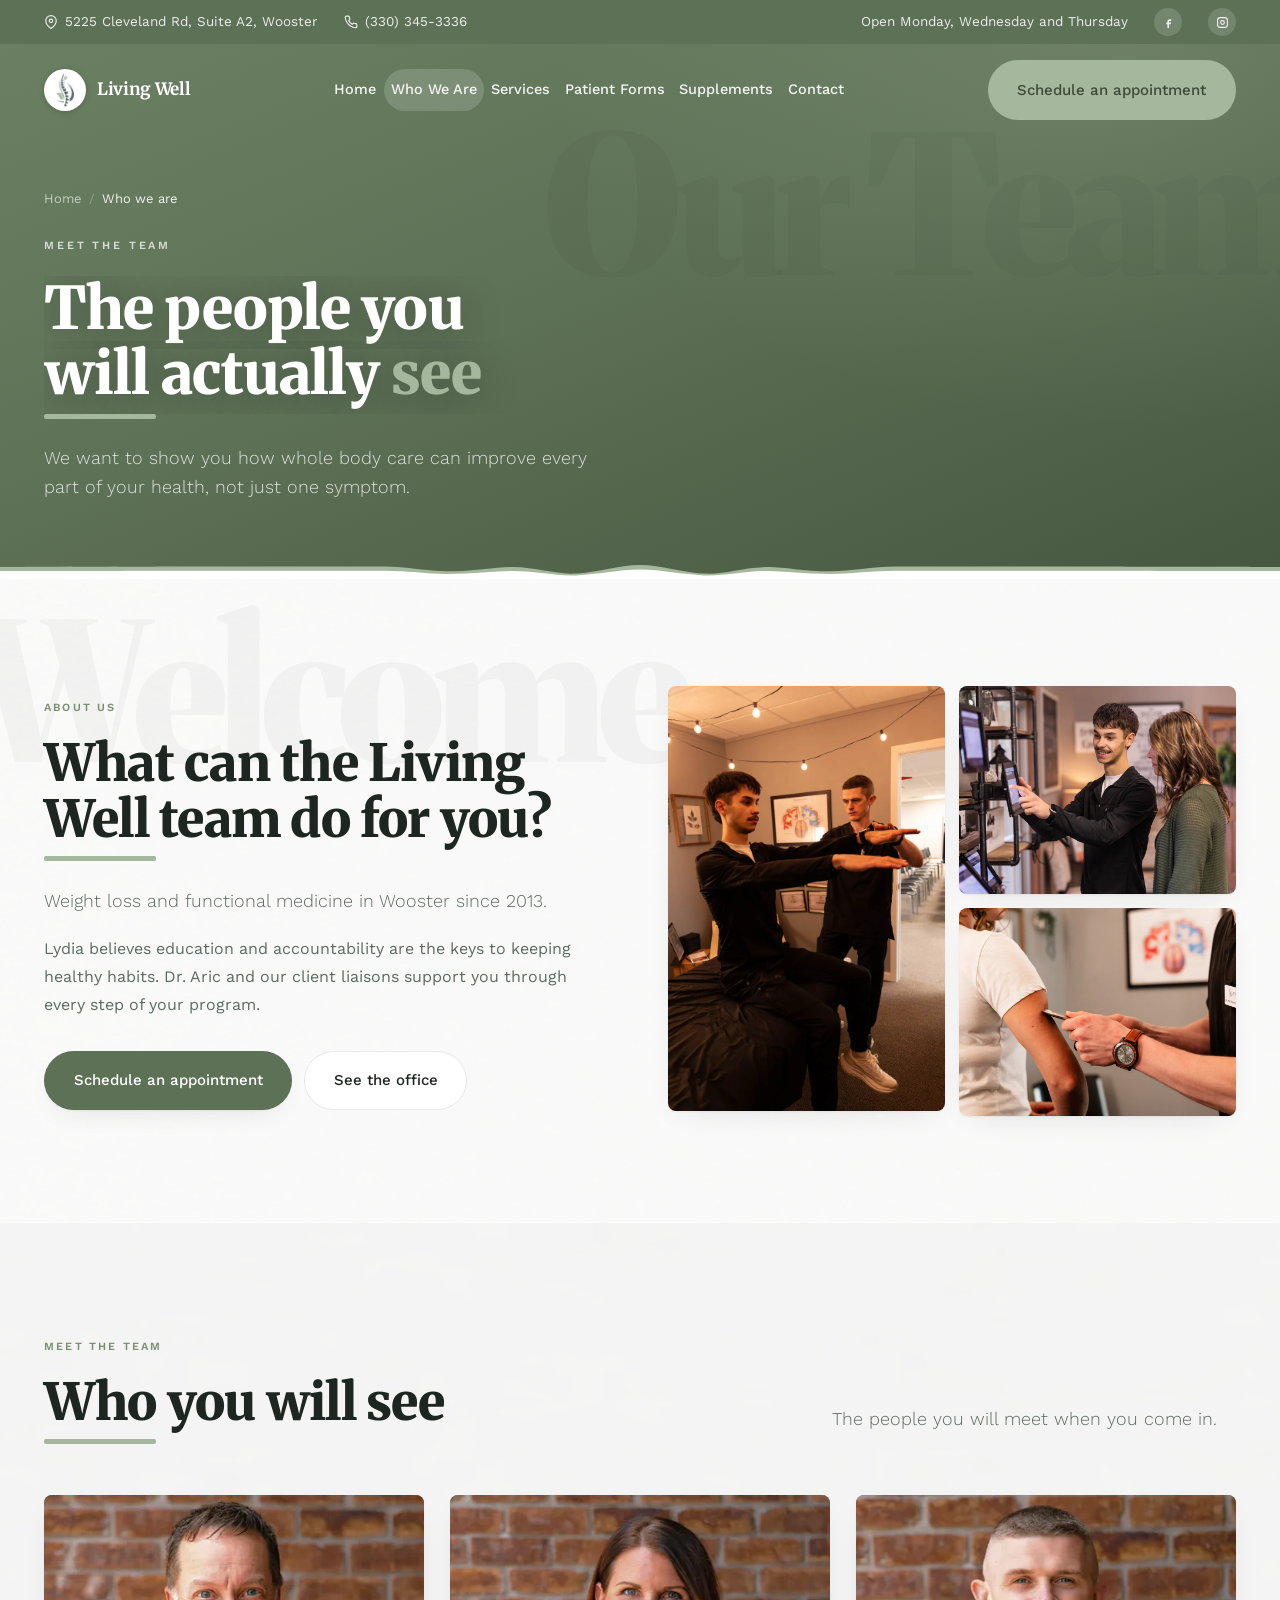
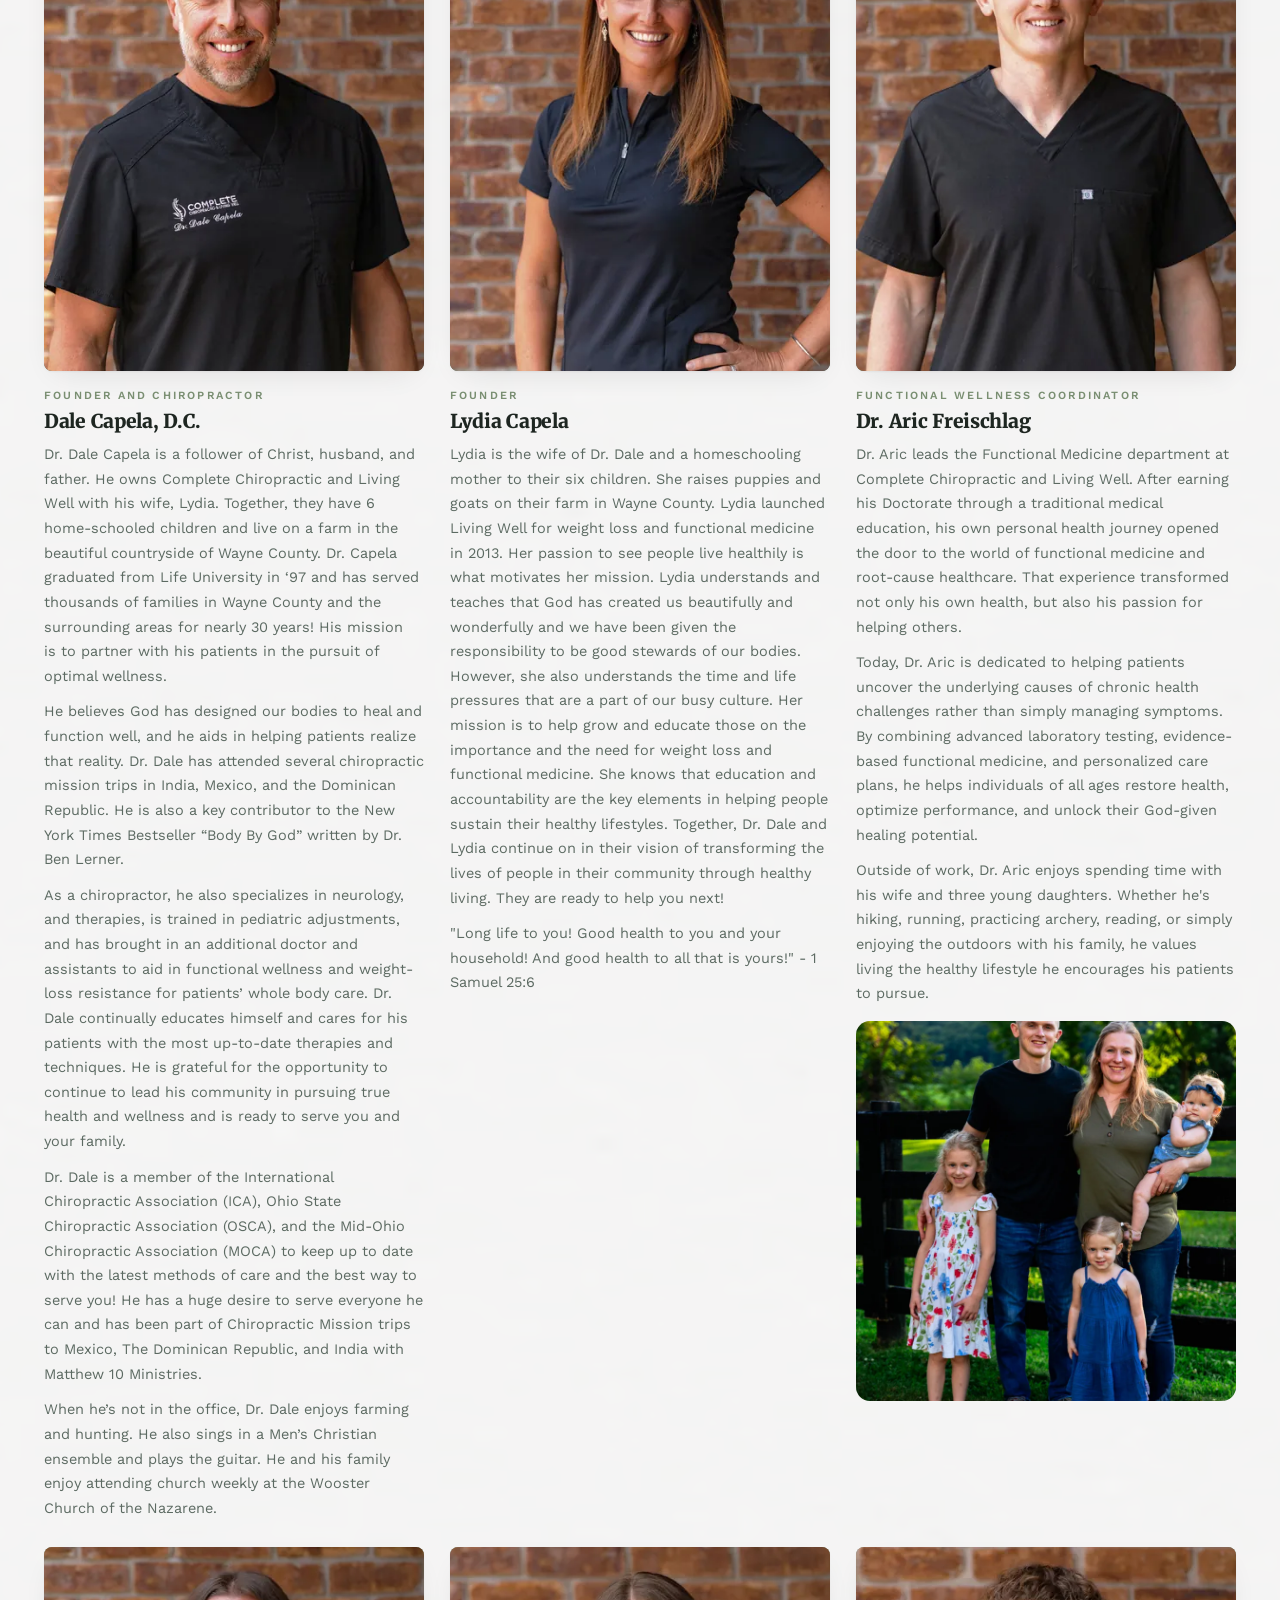
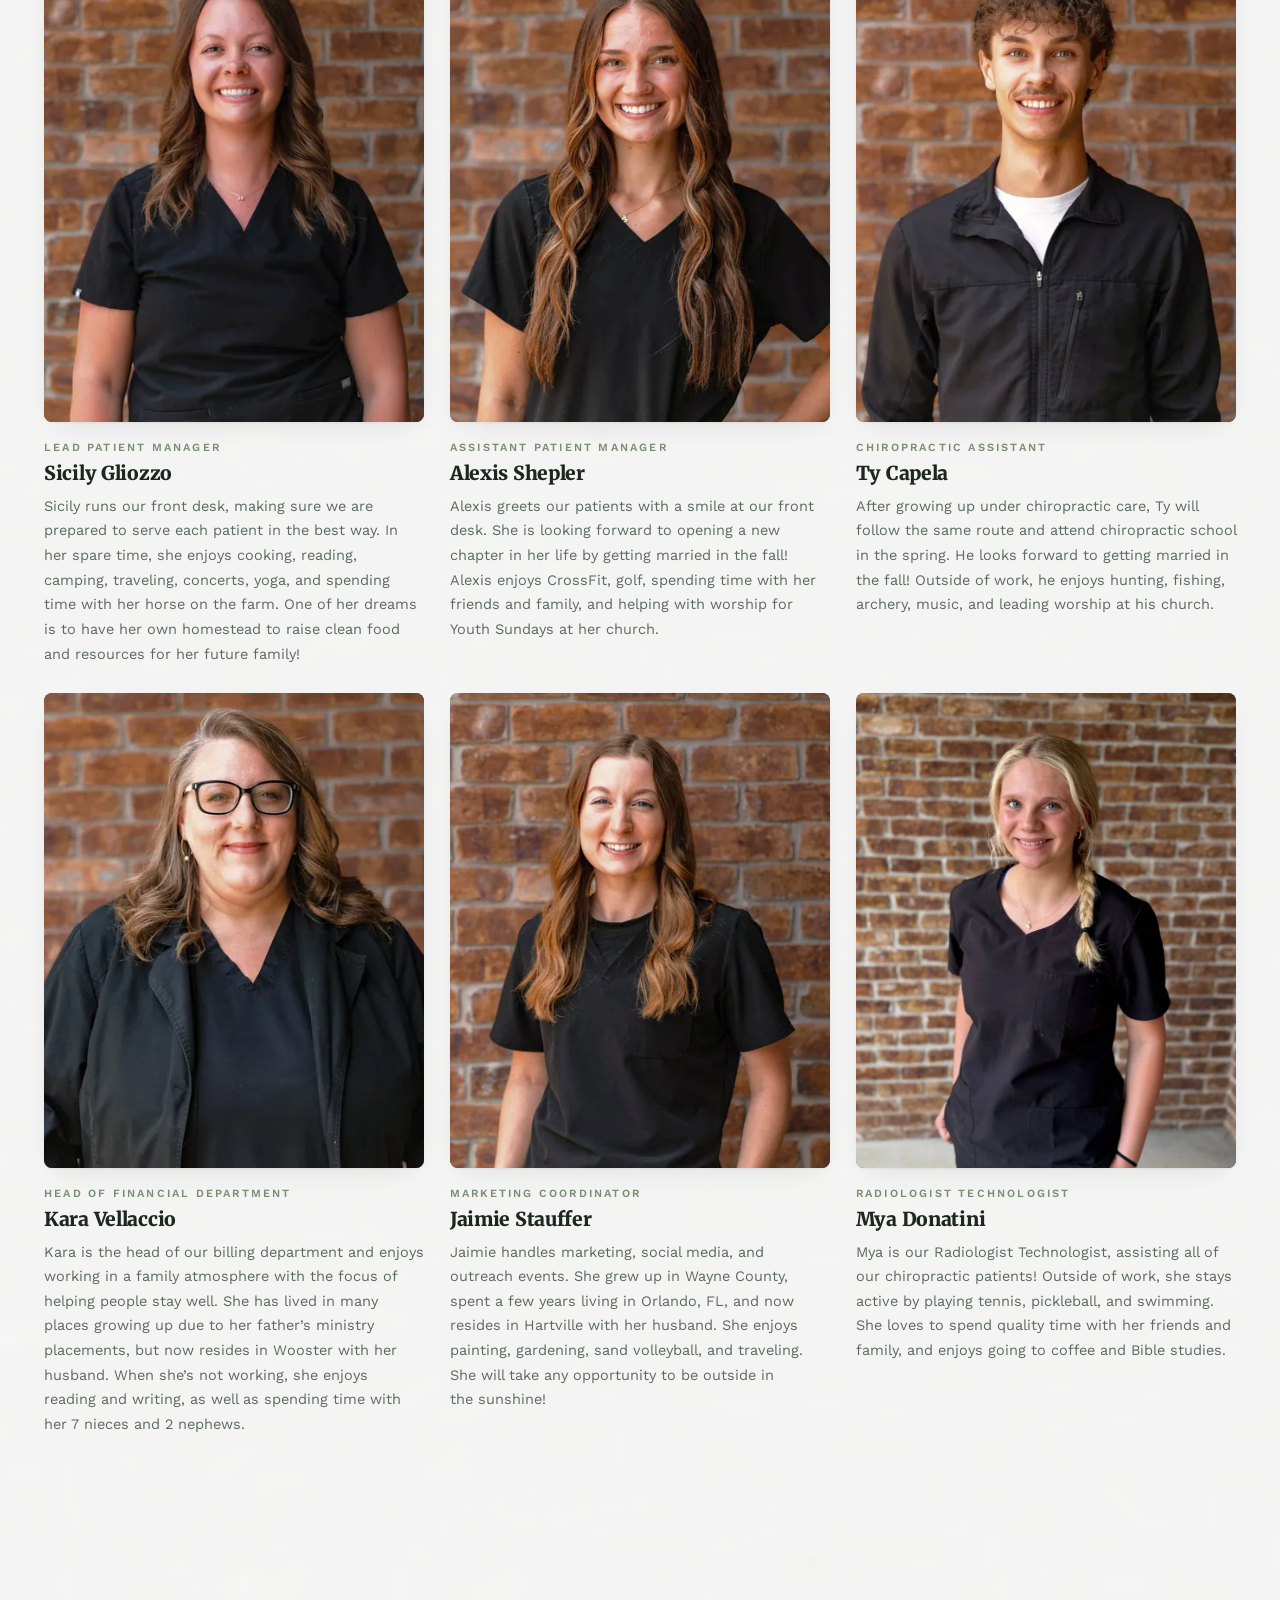
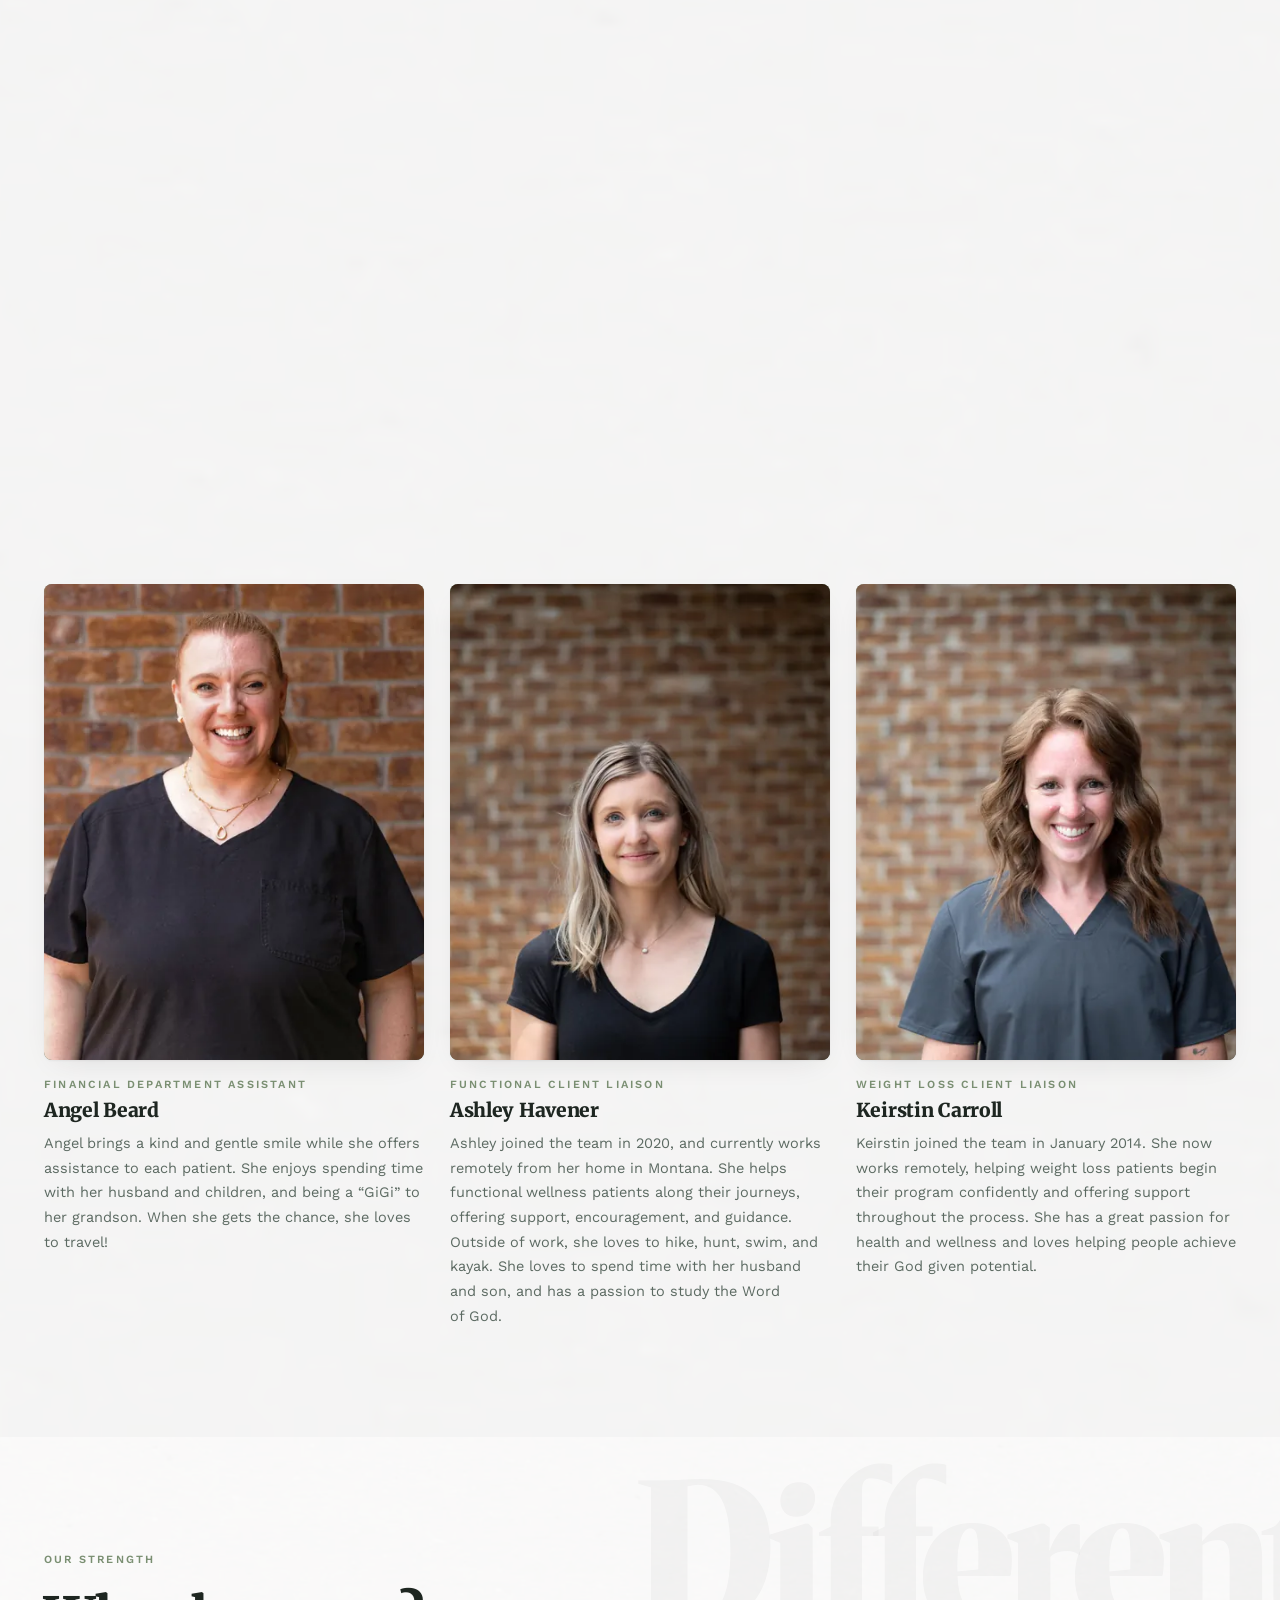
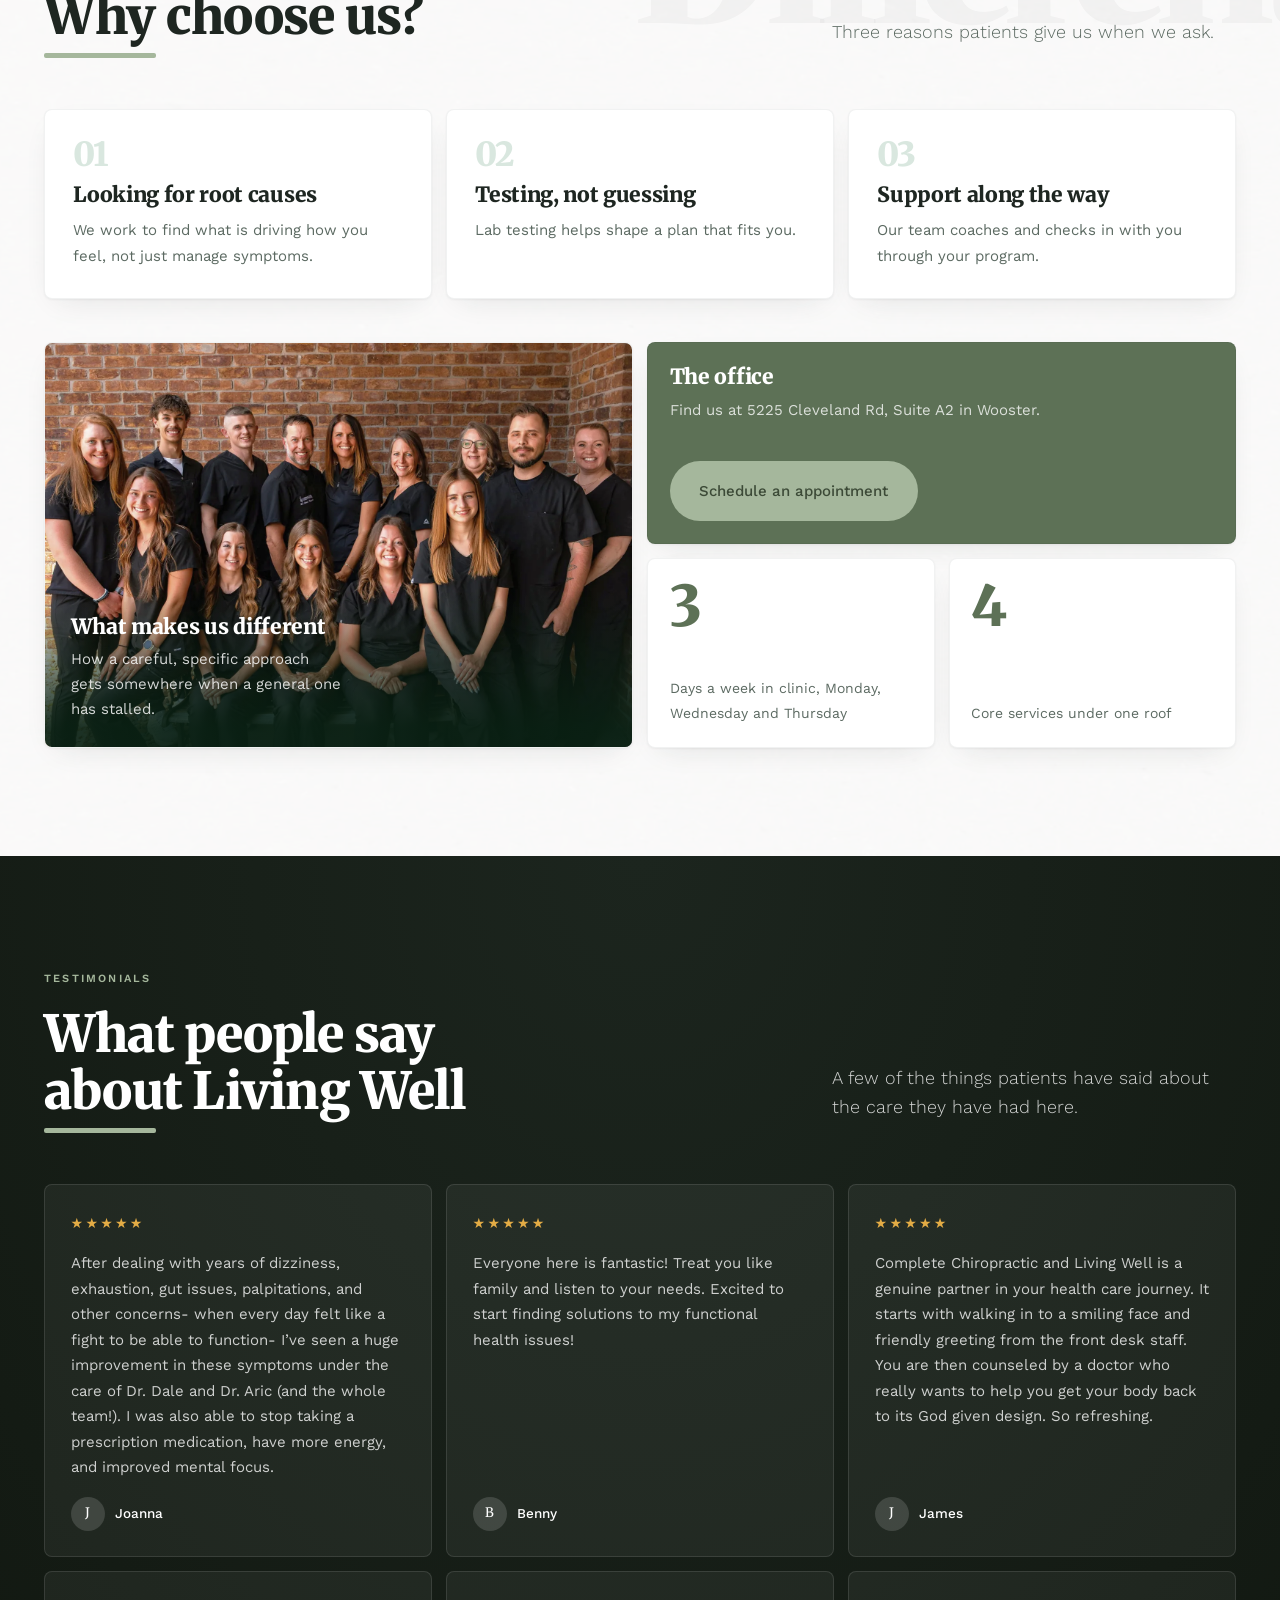
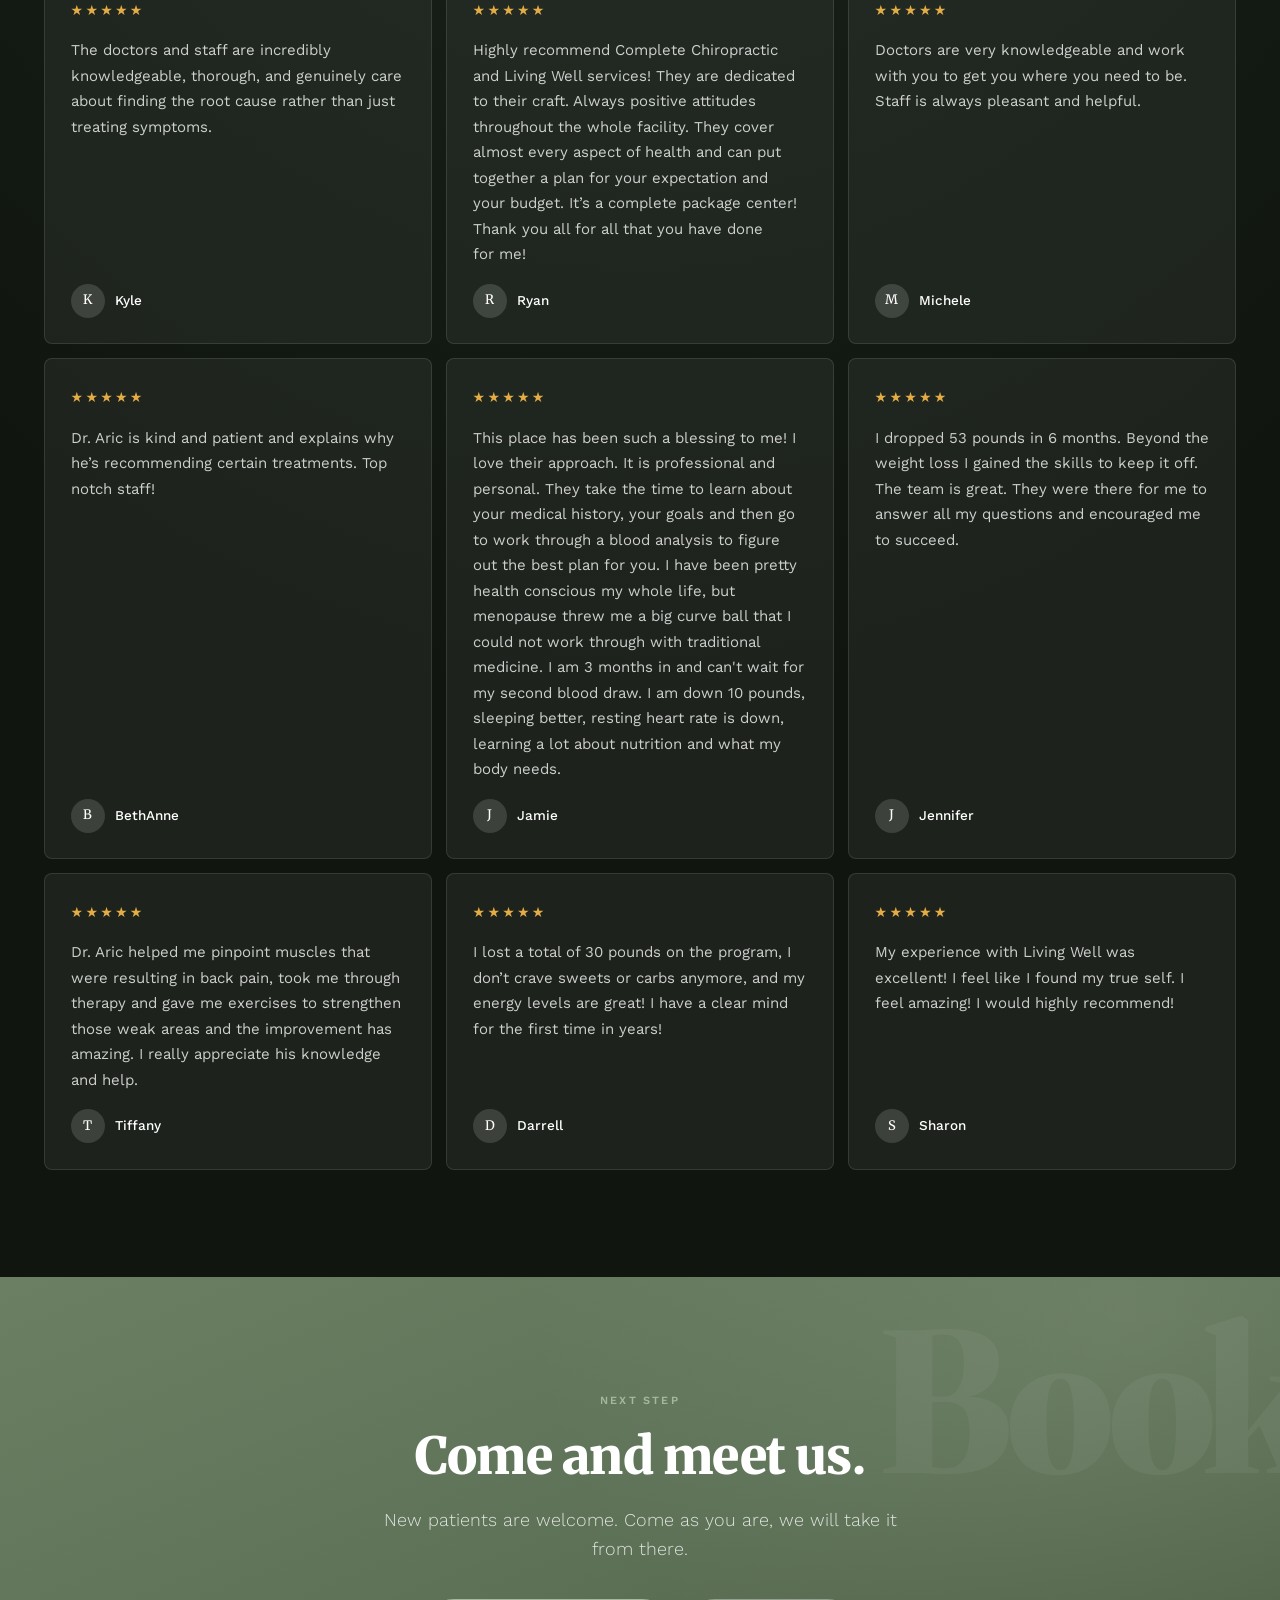
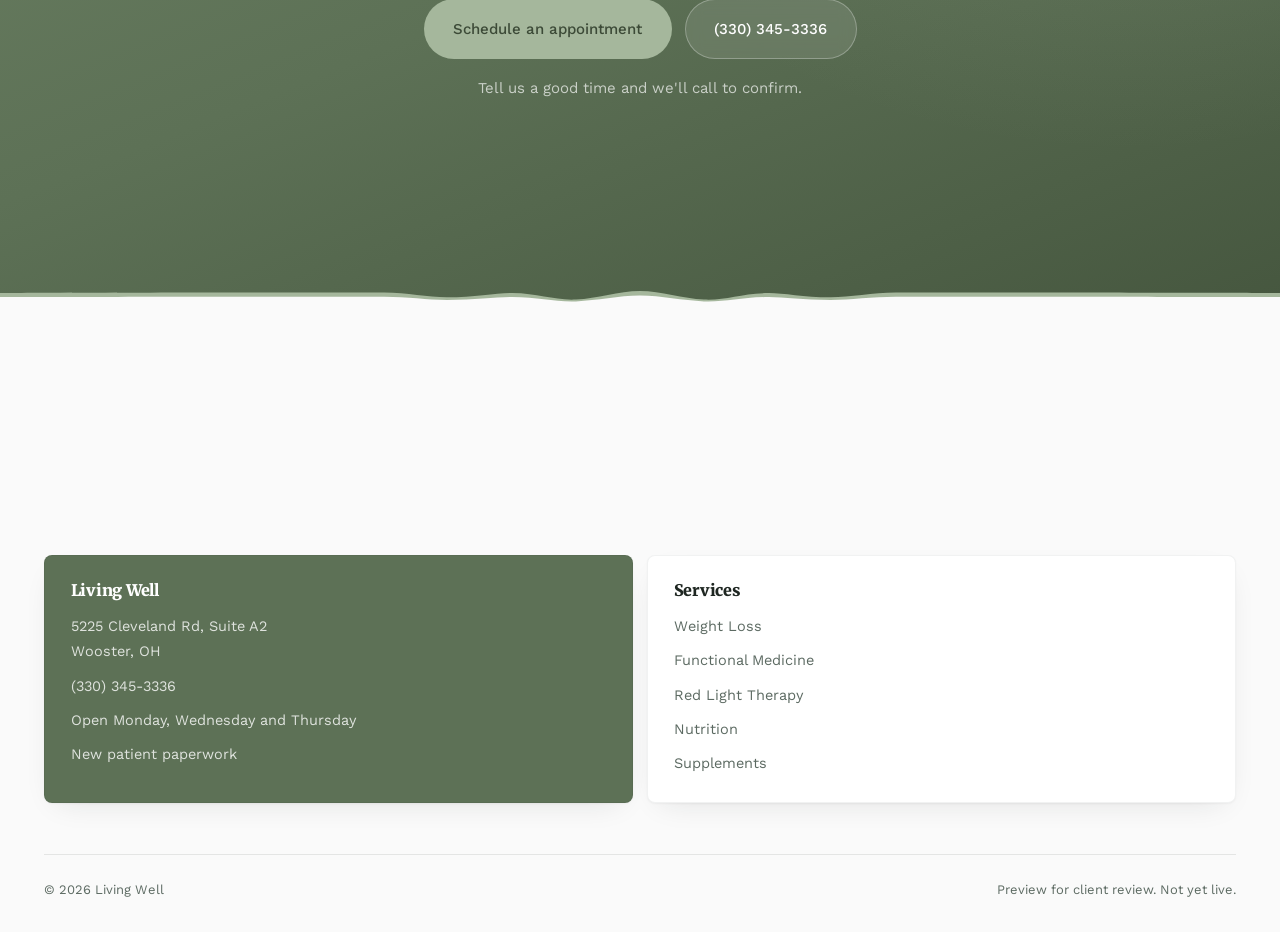
==== capela-living-well-about.html @ 3ad43a6d "Oct 3 decisions: new-patient paperwork page and PDFs, updated nav/footer (noindex preview)" ====
<!DOCTYPE html>
<html lang="en">
<head>
<meta charset="utf-8">
<meta name="viewport" content="width=device-width, initial-scale=1">
<meta name="robots" content="noindex, nofollow">
<title>Who We Are - Living Well, Wooster OH</title>
<link rel="preconnect" href="https://fonts.googleapis.com">
<link rel="preconnect" href="https://fonts.gstatic.com" crossorigin>
<link href="https://fonts.googleapis.com/css2?family=Merriweather:ital,wght@0,300;0,400;0,700;0,900;1,300&family=Work+Sans:wght@300;400;500;600&display=swap" rel="stylesheet">
<script>document.documentElement.className+=' js';</script>
<link rel="stylesheet" href="sage.css">
<style>
/* Preview only. sage.css is byte-identical to the mockup's. */
.brand__logo{height:56px;width:auto;display:block}
.brand__logo--dark{display:none}
.revs{grid-template-columns:repeat(3,1fr)}
.nav.is-stuck .brand__logo--light{display:none}
.nav.is-stuck .brand__logo--dark{display:block}

/* NAV FIT: second nav action ("Existing Patients", added 2026-08-11) costs the
   link row ~220px, which made "Who We Are" and "Patient Forms" wrap onto two
   lines below roughly 1500px. The links now never wrap, and between the mobile
   breakpoint and 1500px their padding and size tighten to make the room.
   sage.css stays byte-identical; this is preview-only, like the logo rules. */
.brand{flex:none}
.nav__links a{white-space:nowrap}
@media (min-width:1081px) and (max-width:1500px){
  .nav__links{gap:0}
  .nav__links a{padding-inline:.5em;font-size:14.5px}
}
/* Below 1250px the row cannot hold logo + six links + two buttons: the links
   already wrapped there BEFORE this button existed, and with it the logo got
   squeezed to nothing. So the existing-patient button steps aside below 1250,
   and the footer contact card carries the same link at every width, which is
   also how it is reached on mobile. The nowrap + tightening above means the
   1081-1250 band now holds one clean line, which it never did before. */
@media (max-width:1250px){ .nav__cta .btn-ghost{display:none} }
</style>
<style>/* Two-card footer (emit.py footer). */
@media (min-width:721px){.foot__cards--two{grid-template-columns:repeat(2,1fr)}}
</style>
<style>/* Icon + name brand (emit.py logo_html). */
.brand__icon{width:42px;height:42px;border-radius:50%;background:#fff;object-fit:contain;padding:3px;flex:none;box-shadow:0 1px 6px rgba(0,0,0,.18)}
@media (max-width:720px){.brand__icon{width:36px;height:36px}}
</style>
<style>/* Compact utility bar on phones (emit.py UTIL_COMPACT_CSS). */
@media (max-width:720px){.util .wrap>a[href*="maps"]{display:none}}
</style>
<style>/* Client palette over Sage green (emit.py palette_css). */
:root{--g-band:#5d7156;--g-mid:#7a8f72;--g-lite:#a5b79c;--g-lite-txt:#dde8d7;--g-deep:#3c4a37}
.sec--green{background:radial-gradient(80% 120% at 88% 6%, rgba(165,183,156,.20) 0%, rgba(165,183,156,0) 58%),linear-gradient(158deg,#6b8063 0%,#5d7156 46%,#46573f 100%)}
.ihero--green{background:radial-gradient(80% 120% at 88% 4%, rgba(165,183,156,.22) 0%, rgba(165,183,156,0) 56%),linear-gradient(158deg,#6b8063 0%,#5d7156 46%,#46573f 100%)}
.cite{background:radial-gradient(90% 130% at 92% 0%, rgba(165,183,156,.2) 0%, rgba(165,183,156,0) 60%),linear-gradient(154deg,#6b8063 0%,#5d7156 52%,#46573f 100%)}
.cred--g,.plabel--g{background:rgba(93,113,86,.09);border-color:rgba(93,113,86,.2)}
.nav.is-stuck .nav__links a:hover,.nav.is-stuck .nav__links a.on{background:rgba(93,113,86,.09)}
.info__row .ic,summary::after{background-color:rgba(93,113,86,.1)}
.cta__row .ic,.offer__inc li::before{background-color:rgba(165,183,156,.22)}
</style>
</head>
<body>


<div class="util">
  <div class="wrap">
    <a href="https://www.google.com/maps/search/?api=1&query=Living+Well%2C+5225+Cleveland+Rd%2C+Suite+A2%2C+Wooster%2C+OH+44691" target="_blank" rel="noopener"><svg width="14" height="14" viewBox="0 0 24 24" fill="none" stroke="currentColor" stroke-width="2"><path d="M21 10c0 7-9 13-9 13s-9-6-9-13a9 9 0 0118 0z"/><circle cx="12" cy="10" r="3"/></svg> 5225 Cleveland Rd, Suite A2, Wooster</a>
    <a href="tel:3303453336"><svg width="14" height="14" viewBox="0 0 24 24" fill="none" stroke="currentColor" stroke-width="2"><path d="M22 16.9v3a2 2 0 01-2.2 2 19.8 19.8 0 01-8.6-3.1 19.5 19.5 0 01-6-6A19.8 19.8 0 012.1 4.2 2 2 0 014.1 2h3a2 2 0 012 1.7c.1.9.4 1.8.7 2.7a2 2 0 01-.5 2.1L8.1 9.9a16 16 0 006 6l1.4-1.2a2 2 0 012.1-.5c.9.3 1.8.6 2.7.7a2 2 0 011.7 2z"/></svg> (330) 345-3336</a>
    <span class="spacer"></span>
    <span class="hide-s">Open Monday, Wednesday and Thursday</span>
    <a href="https://www.facebook.com/livingwellwooster/" target="_blank" rel="noopener" class="soc" aria-label="Facebook"><svg width="13" height="13" viewBox="0 0 24 24" fill="currentColor"><path d="M14 9h3V6h-3c-2.2 0-4 1.8-4 4v2H8v3h2v7h3v-7h3l1-3h-4v-2c0-.6.4-1 1-1z"/></svg></a>
    <a href="https://www.instagram.com/livingwell_wooster/" target="_blank" rel="noopener" class="soc" aria-label="Instagram"><svg width="13" height="13" viewBox="0 0 24 24" fill="none" stroke="currentColor" stroke-width="2"><rect x="3" y="3" width="18" height="18" rx="5"/><circle cx="12" cy="12" r="3.5"/></svg></a>
  </div>
</div>

<nav class="nav" id="nav">
  <div class="wrap">
    <div class="nav__inner">
      <a href="index.html" class="brand" aria-label="Living Well"><img class="brand__icon" src="assets/brand-spine-icon.webp" alt="" aria-hidden="true"> <span class="le-brandtxt">Living Well</span></a>
      <div class="nav__links">
        <a href="index.html">Home</a><a href="capela-living-well-about.html" class="on">Who We Are</a><a href="capela-living-well-services.html">Services</a><a href="capela-living-well-new-patient-paperwork.html">Patient Forms</a><a href="capela-living-well-service-supplements.html">Supplements</a><a href="capela-living-well-contact.html">Contact</a>
      </div>
      <div class="nav__cta">
        <a href="capela-living-well-special.html" class="btn btn-lite">Schedule an appointment</a>
        <button class="nav__burger" aria-label="Menu"><svg width="18" height="18" viewBox="0 0 24 24" stroke="currentColor" stroke-width="2" stroke-linecap="round"><path d="M3 7h18M3 12h18M3 17h18"/></svg></button>
      </div>
    </div>
  </div>
</nav>

<header class="ihero ihero--green on-dark">
  <div class="ghost ghost--r" style="right:-3%;top:16%">Our Team</div>
  <div class="wrap">
    <div class="ihero__in">
      <nav class="crumb reveal" style="--d:0"><a href="index.html">Home</a><i>/</i><b>Who we are</b></nav>
      <span class="eyebrow reveal" style="--d:1">Meet the team</span>
      <h1><span class="mask"><span style="--d:2">The people you</span></span><span class="mask"><span style="--d:3">will actually <em style="font-style:normal;color:var(--g-lite)">see</em></span></span></h1>
      <span class="rule"></span>
      <p class="ihero__sub reveal" style="--d:5">We want to show you how whole body care can improve every part of your health, not just one symptom.</p>
    </div>
  </div>
  <div class="wave" style="--wave-end:#fff">
    <svg viewBox="0 0 1440 320" preserveAspectRatio="none"><path d="M1440 276.8s-255.057-1.964-432-1.54c-26.047.061-51.843 15.76-73.44 15.94-30.357.252-54.058-14.95-70.56-14.4-30.211 1.008-48 25.2-72 21.6-24-3.6-48-28.8-72-28.8s-48 25.2-72 28.8c-24 3.6-41.789-20.592-72-21.6-16.769-.559-42.412 14.64-73.44 14.388-21.623-.175-44.532-15.871-70.56-15.932C254.828 274.847 0 276.8 0 276.8V320h1440v-43.2Z"/></svg>
    <svg viewBox="0 0 1440 320" preserveAspectRatio="none"><path d="M1440 276.8s-255.057-1.964-432-1.54c-26.047.061-51.843 15.76-73.44 15.94-30.357.252-54.058-14.95-70.56-14.4-30.211 1.008-48 25.2-72 21.6-24-3.6-48-28.8-72-28.8s-48 25.2-72 28.8c-24 3.6-41.789-20.592-72-21.6-16.769-.559-42.412 14.64-73.44 14.388-21.623-.175-44.532-15.871-70.56-15.932C254.828 274.847 0 276.8 0 276.8V320h1440v-43.2Z"/></svg>
  </div>
</header>

<!-- ============ INTRO ============
     Reuses v2's About band verbatim - the same two-column grid,
     the same photo stack and the same choreography. The three
     images are the patient's life, not the practice, which is the
     rule that governs every stock slot on a Sage build. -->
<section class="sec grain" id="about">
  <div class="ghost ghost--l" style="left:-2%;top:6%">Welcome</div>
  <div class="wrap">
    <div class="about__grid about">
      <div class="reveal">
        <span class="eyebrow">About us</span>
        <h2 style="font-size:var(--t-h2);margin-top:.3em">What can the Living Well team do for you?</h2>
        <span class="rule"></span>
        <p class="lead" style="margin-top:1.4em">Weight loss and functional medicine in Wooster since 2013.</p>
        <p style="margin-top:1.2em;color:var(--ink-soft)">Lydia believes education and accountability are the keys to keeping healthy habits. Dr. Aric and our client liaisons support you through every step of your program.</p>
        <div class="solo__acts" style="margin-top:2em">
          <a href="capela-living-well-special.html" class="btn btn-primary">Schedule an appointment</a>
          <a href="#tour" class="btn btn-ghost">See the office</a>
        </div>
      </div>
      <div class="about__stack">
        <figure class="tall"><img src="assets/welcome-aric-exercise.webp" alt="A team member guiding a patient through an arm exercise at Living Well" width="720" height="1104" style="object-position:50% 22%"></figure>
        <figure class="wide" style="--wd:1.05s"><img src="assets/welcome-team-screen.webp" alt="A team member showing a patient a screen in the office" width="1000" height="750"></figure>
        <figure class="wide" style="--wd:1.35s"><img src="assets/welcome-iastm.webp" alt="Instrument-assisted soft tissue work on a patient&#x27;s arm" width="1000" height="750"></figure>
      </div>
    </div>
  </div>
</section>

<!-- ============ ROSTER ============ -->
<section class="sec sec--paper grain" id="team">
  <div class="wrap">
    <div class="head reveal">
      <div>
        <span class="eyebrow">Meet the team</span>
        <h2>Who you will see</h2>
        <span class="rule"></span>
      </div>
      <p class="head__note lead">The people you will meet when you come in.</p>
    </div>

    <div class="roster">

      <div class="mem reveal" style="--d:0">
        <div class="mem__slot" style="position:relative;overflow:hidden">
          <img src="assets/team-dale-capela.webp" alt="Dale Capela, D.C., founder and chiropractor in Wooster, OH" style="position:absolute;inset:0;width:100%;height:100%;object-fit:cover;object-position:50% 22%">
        </div>
        <span class="mem__role">Founder and Chiropractor</span>
        <h3>Dale Capela, D.C.</h3>
        <p class="mem__bio">Dr. Dale Capela is a follower of Christ, husband, and father. He owns Complete Chiropractic and Living Well with his wife, Lydia. Together, they have 6 home-schooled children and live on a farm in the beautiful countryside of Wayne County. Dr. Capela graduated from Life University in ‘97 and has served thousands of families in Wayne County and the surrounding areas for nearly 30 years! His mission is to partner with his patients in the pursuit of optimal wellness.</p><p class="mem__bio">He believes God has designed our bodies to heal and function well, and he aids in helping patients realize that reality. Dr. Dale has attended several chiropractic mission trips in India, Mexico, and the Dominican Republic. He is also a key contributor to the New York Times Bestseller “Body By God” written by Dr. Ben Lerner.</p><p class="mem__bio">As a chiropractor, he also specializes in neurology, and therapies, is trained in pediatric adjustments, and has brought in an additional doctor and assistants to aid in functional wellness and weight-loss resistance for patients’ whole body care. Dr. Dale continually educates himself and cares for his patients with the most up-to-date therapies and techniques. He is grateful for the opportunity to continue to lead his community in pursuing true health and wellness and is ready to serve you and your family.</p><p class="mem__bio">Dr. Dale is a member of the International Chiropractic Association (ICA), Ohio State Chiropractic Association (OSCA), and the Mid-Ohio Chiropractic Association (MOCA) to keep up to date with the latest methods of care and the best way to serve you! He has a huge desire to serve everyone he can and has been part of Chiropractic Mission trips to Mexico, The Dominican Republic, and India with Matthew 10 Ministries.</p><p class="mem__bio">When he’s not in the office, Dr. Dale enjoys farming and hunting. He also sings in a Men’s Christian ensemble and plays the guitar. He and his family enjoy attending church weekly at the Wooster Church of the Nazarene.</p>
      </div>
      <div class="mem reveal" style="--d:1">
        <div class="mem__slot" style="position:relative;overflow:hidden">
          <img src="assets/team-lydia-capela.webp" alt="Lydia Capela, founder in Wooster, OH" style="position:absolute;inset:0;width:100%;height:100%;object-fit:cover;object-position:50% 22%">
        </div>
        <span class="mem__role">Founder</span>
        <h3>Lydia Capela</h3>
        <p class="mem__bio">Lydia is the wife of Dr. Dale and a homeschooling mother to their six children. She raises puppies and goats on their farm in Wayne County. Lydia launched Living Well for weight loss and functional medicine in 2013. Her passion to see people live healthily is what motivates her mission. Lydia understands and teaches that God has created us beautifully and wonderfully and we have been given the responsibility to be good stewards of our bodies. However, she also understands the time and life pressures that are a part of our busy culture. Her mission is to help grow and educate those on the importance and the need for weight loss and functional medicine. She knows that education and accountability are the key elements in helping people sustain their healthy lifestyles. Together, Dr. Dale and Lydia continue on in their vision of transforming the lives of people in their community through healthy living. They are ready to help you next!</p><p class="mem__bio">"Long life to you! Good health to you and your household! And good health to all that is yours!" - 1 Samuel 25:6</p>
      </div>
      <div class="mem reveal" style="--d:2">
        <div class="mem__slot" style="position:relative;overflow:hidden">
          <img src="assets/team-aric-freischlag.webp" alt="Dr. Aric Freischlag, functional wellness coordinator in Wooster, OH" style="position:absolute;inset:0;width:100%;height:100%;object-fit:cover;object-position:50% 22%">
        </div>
        <span class="mem__role">Functional Wellness Coordinator</span>
        <h3>Dr. Aric Freischlag</h3>
        <p class="mem__bio">Dr. Aric leads the Functional Medicine department at Complete Chiropractic and Living Well. After earning his Doctorate through a traditional medical education, his own personal health journey opened the door to the world of functional medicine and root-cause healthcare. That experience transformed not only his own health, but also his passion for helping others.</p><p class="mem__bio">Today, Dr. Aric is dedicated to helping patients uncover the underlying causes of chronic health challenges rather than simply managing symptoms. By combining advanced laboratory testing, evidence-based functional medicine, and personalized care plans, he helps individuals of all ages restore health, optimize performance, and unlock their God-given healing potential.</p><p class="mem__bio">Outside of work, Dr. Aric enjoys spending time with his wife and three young daughters. Whether he's hiking, running, practicing archery, reading, or simply enjoying the outdoors with his family, he values living the healthy lifestyle he encourages his patients to pursue.</p>
        <figure style="margin:14px 0 0"><img src="assets/team-aric-freischlag-family.webp" alt="Dr. Aric Freischlag with his wife and three daughters" loading="lazy" style="display:block;width:100%;aspect-ratio:1/1;object-fit:cover;object-position:50% 40%;border-radius:14px"></figure>
      </div>
      <div class="mem reveal" style="--d:3">
        <div class="mem__slot" style="position:relative;overflow:hidden">
          <img src="assets/team-sicily-gliozzo.webp" alt="Sicily Gliozzo, lead patient manager in Wooster, OH" style="position:absolute;inset:0;width:100%;height:100%;object-fit:cover;object-position:50% 22%">
        </div>
        <span class="mem__role">Lead Patient Manager</span>
        <h3>Sicily Gliozzo</h3>
        <p class="mem__bio">Sicily runs our front desk, making sure we are prepared to serve each patient in the best way. In her spare time, she enjoys cooking, reading, camping, traveling, concerts, yoga, and spending time with her horse on the farm. One of her dreams is to have her own homestead to raise clean food and resources for her future family!</p>
      </div>
      <div class="mem reveal" style="--d:0">
        <div class="mem__slot" style="position:relative;overflow:hidden">
          <img src="assets/team-alexis-shepler.webp" alt="Alexis Shepler, assistant patient manager in Wooster, OH" style="position:absolute;inset:0;width:100%;height:100%;object-fit:cover;object-position:50% 22%">
        </div>
        <span class="mem__role">Assistant Patient Manager</span>
        <h3>Alexis Shepler</h3>
        <p class="mem__bio">Alexis greets our patients with a smile at our front desk. She is looking forward to opening a new chapter in her life by getting married in the fall! Alexis enjoys CrossFit, golf, spending time with her friends and family, and helping with worship for Youth Sundays at her church.</p>
      </div>
      <div class="mem reveal" style="--d:1">
        <div class="mem__slot" style="position:relative;overflow:hidden">
          <img src="assets/team-ty-capela.webp" alt="Ty Capela, chiropractic assistant in Wooster, OH" style="position:absolute;inset:0;width:100%;height:100%;object-fit:cover;object-position:50% 22%">
        </div>
        <span class="mem__role">Chiropractic Assistant</span>
        <h3>Ty Capela</h3>
        <p class="mem__bio">After growing up under chiropractic care, Ty will follow the same route and attend chiropractic school in the spring. He looks forward to getting married in the fall! Outside of work, he enjoys hunting, fishing, archery, music, and leading worship at his church.</p>
      </div>
      <div class="mem reveal" style="--d:2">
        <div class="mem__slot" style="position:relative;overflow:hidden">
          <img src="assets/team-kara-vellaccio.webp" alt="Kara Vellaccio, head of financial department in Wooster, OH" style="position:absolute;inset:0;width:100%;height:100%;object-fit:cover;object-position:50% 22%">
        </div>
        <span class="mem__role">Head of Financial Department</span>
        <h3>Kara Vellaccio</h3>
        <p class="mem__bio">Kara is the head of our billing department and enjoys working in a family atmosphere with the focus of helping people stay well. She has lived in many places growing up due to her father’s ministry placements, but now resides in Wooster with her husband. When she’s not working, she enjoys reading and writing, as well as spending time with her 7 nieces and 2 nephews.</p>
      </div>
      <div class="mem reveal" style="--d:3">
        <div class="mem__slot" style="position:relative;overflow:hidden">
          <img src="assets/team-jaimie-stauffer.webp" alt="Jaimie Stauffer, marketing coordinator in Wooster, OH" style="position:absolute;inset:0;width:100%;height:100%;object-fit:cover;object-position:50% 22%">
        </div>
        <span class="mem__role">Marketing Coordinator</span>
        <h3>Jaimie Stauffer</h3>
        <p class="mem__bio">Jaimie handles marketing, social media, and outreach events. She grew up in Wayne County, spent a few years living in Orlando, FL, and now resides in Hartville with her husband. She enjoys painting, gardening, sand volleyball, and traveling. She will take any opportunity to be outside in the sunshine!</p>
      </div>
      <div class="mem reveal" style="--d:0">
        <div class="mem__slot" style="position:relative;overflow:hidden">
          <img src="assets/team-mya-donatini.webp" alt="Mya Donatini, radiologist technologist in Wooster, OH" style="position:absolute;inset:0;width:100%;height:100%;object-fit:cover;object-position:50% 22%">
        </div>
        <span class="mem__role">Radiologist Technologist</span>
        <h3>Mya Donatini</h3>
        <p class="mem__bio">Mya is our Radiologist Technologist, assisting all of our chiropractic patients! Outside of work, she stays active by playing tennis, pickleball, and swimming. She loves to spend quality time with her friends and family, and enjoys going to coffee and Bible studies.</p>
      </div>
      <div class="mem reveal" style="--d:1">
        <div class="mem__slot" style="position:relative;overflow:hidden">
          <img src="assets/team-emily-garside.webp" alt="Emily Garside, therapy lead in Wooster, OH" style="position:absolute;inset:0;width:100%;height:100%;object-fit:cover;object-position:50% 22%">
        </div>
        <span class="mem__role">Therapy Lead</span>
        <h3>Emily Garside</h3>
        <p class="mem__bio">Emily is the head of our therapies department, ensuring patients have everything they need on their wellness journey. She graduated from the University of Akron with a B.S. in Biochemistry, and she also runs her own horse training and coaching business! She enjoys playing volleyball, tennis, and soccer.</p>
      </div>
      <div class="mem reveal" style="--d:2">
        <div class="mem__slot" style="position:relative;overflow:hidden">
          <img src="assets/team-athaleyah-capela.webp" alt="Athaleyah Capela, therapies assistant in Wooster, OH" style="position:absolute;inset:0;width:100%;height:100%;object-fit:cover;object-position:50% 22%">
        </div>
        <span class="mem__role">Therapies Assistant</span>
        <h3>Athaleyah Capela</h3>
        <p class="mem__bio">Athaleyah brings a great smile and joy to the Therapies Team. She loves to help each individual achieve optimal wellness through strength and recovery. Athaleyah loves animals, horseback riding, coffee, and spending time with her friends and family!</p>
      </div>
      <div class="mem reveal" style="--d:3">
        <div class="mem__slot" style="position:relative;overflow:hidden">
          <img src="assets/team-amelia-widdows.webp" alt="Amelia Widdows, therapies assistant in Wooster, OH" style="position:absolute;inset:0;width:100%;height:100%;object-fit:cover;object-position:50% 22%">
        </div>
        <span class="mem__role">Therapies Assistant</span>
        <h3>Amelia Widdows</h3>
        <p class="mem__bio">Amelia loves serving patients through their wellness journeys. Outside of work, she enjoys leading music at her church, reading, hunting, playing the flute and piccolo in her community band, and she recently got married over the summer!</p>
      </div>
      <div class="mem reveal" style="--d:0">
        <div class="mem__slot" style="position:relative;overflow:hidden">
          <img src="assets/team-angel-beard.webp" alt="Angel Beard, financial department assistant in Wooster, OH" style="position:absolute;inset:0;width:100%;height:100%;object-fit:cover;object-position:50% 22%">
        </div>
        <span class="mem__role">Financial Department Assistant</span>
        <h3>Angel Beard</h3>
        <p class="mem__bio">Angel brings a kind and gentle smile while she offers assistance to each patient. She enjoys spending time with her husband and children, and being a “GiGi” to her grandson. When she gets the chance, she loves to travel!</p>
      </div>
      <div class="mem reveal" style="--d:1">
        <div class="mem__slot" style="position:relative;overflow:hidden">
          <img src="assets/team-ashley-havener.webp" alt="Ashley Havener, functional client liaison in Wooster, OH" style="position:absolute;inset:0;width:100%;height:100%;object-fit:cover;object-position:50% 22%">
        </div>
        <span class="mem__role">Functional Client Liaison</span>
        <h3>Ashley Havener</h3>
        <p class="mem__bio">Ashley joined the team in 2020, and currently works remotely from her home in Montana. She helps functional wellness patients along their journeys, offering support, encouragement, and guidance. Outside of work, she loves to hike, hunt, swim, and kayak. She loves to spend time with her husband and son, and has a passion to study the Word of God.</p>
      </div>
      <div class="mem reveal" style="--d:2">
        <div class="mem__slot" style="position:relative;overflow:hidden">
          <img src="assets/team-keirstin-carroll.webp" alt="Keirstin Carroll, weight loss client liaison in Wooster, OH" style="position:absolute;inset:0;width:100%;height:100%;object-fit:cover;object-position:50% 22%">
        </div>
        <span class="mem__role">Weight Loss Client Liaison</span>
        <h3>Keirstin Carroll</h3>
        <p class="mem__bio">Keirstin joined the team in January 2014. She now works remotely, helping weight loss patients begin their program confidently and offering support throughout the process. She has a great passion for health and wellness and loves helping people achieve their God given potential.</p>
      </div></div>
</section>

<!-- ============ WHY CHOOSE US + WHAT MAKES US DIFFERENT ============ -->
<section class="sec grain" id="tour">
  <div class="ghost ghost--r" style="right:-3%;top:4%">Different</div>
  <div class="wrap">
    <div class="head reveal">
      <div>
        <span class="eyebrow">Our strength</span>
        <h2>Why choose us?</h2>
        <span class="rule"></span>
      </div>
      <p class="head__note lead">Three reasons patients give us when we ask.</p>
    </div>

    <div class="bens" style="margin-bottom:clamp(28px,3.4vw,52px)">
      <div class="card ben reveal" style="--d:0">
        <span class="ben__n">01</span>
        <h3>Looking for root causes</h3>
        <p>We work to find what is driving how you feel, not just manage symptoms.</p>
      </div>
      <div class="card ben reveal" style="--d:1"><span class="ben__n">02</span><h3>Testing, not guessing</h3><p>Lab testing helps shape a plan that fits you.</p></div>
      <div class="card ben reveal" style="--d:2"><span class="ben__n">03</span><h3>Support along the way</h3><p>Our team coaches and checks in with you through your program.</p></div>
    </div>

    <div class="bento">
      <div class="card b b--hero reveal" style="--d:0">
        <figure>
          <img src="assets/photo-team-indoor.webp" alt="The Living Well team in the office">
          <figcaption>
            <h3>What makes us different</h3>
            <p>How a careful, specific approach gets somewhere when a general one has stalled.</p>
          </figcaption>
        </figure>
      </div>
      <div class="card b b--green reveal" style="--d:1">
        <h3>The office</h3>
        <p style="margin-top:.7em">Find us at 5225 Cleveland Rd, Suite A2 in Wooster.</p>
        <a href="capela-living-well-special.html" class="btn btn-lite" style="margin-top:auto;align-self:flex-start">Schedule an appointment</a>
      </div>
      <div class="card b b--stat reveal" style="--d:2">
        <span class="b__n" data-count="3">3</span> <span class="b__l">Days a week in clinic, Monday, Wednesday and Thursday</span>
      </div>
      <div class="card b b--stat reveal" style="--d:3">
        <span class="b__n" data-count="4">4</span> <span class="b__l">Core services under one roof</span>
      </div>
    </div>
  </div>
</section>

<!-- ============ REVIEWS ============ -->
<section class="sec sec--ink on-dark">
  <div class="wrap">
    <div class="head reveal">
      <div>
        <span class="eyebrow">Testimonials</span>
        <h2>What people say about Living Well</h2>
        <span class="rule"></span>
      </div>
      <p class="head__note lead">A few of the things patients have said about the care they have had here.</p>
    </div>
    <div class="revs">
      <div class="rev reveal" style="--d:0"><span class="rev__stars">&#9733;&#9733;&#9733;&#9733;&#9733;</span><p>After dealing with years of dizziness, exhaustion, gut issues, palpitations, and other concerns- when every day felt like a fight to be able to function- I’ve seen a huge improvement in these symptoms under the care of Dr. Dale and Dr. Aric (and the whole team!). I was also able to stop taking a prescription medication, have more energy, and improved mental focus.</p><span class="rev__by"><span class="rev__av">J</span> Joanna</span></div><div class="rev reveal" style="--d:1"><span class="rev__stars">&#9733;&#9733;&#9733;&#9733;&#9733;</span><p>Everyone here is fantastic! Treat you like family and listen to your needs. Excited to start finding solutions to my functional health issues!</p><span class="rev__by"><span class="rev__av">B</span> Benny</span></div><div class="rev reveal" style="--d:2"><span class="rev__stars">&#9733;&#9733;&#9733;&#9733;&#9733;</span><p>Complete Chiropractic and Living Well is a genuine partner in your health care journey. It starts with walking in to a smiling face and friendly greeting from the front desk staff. You are then counseled by a doctor who really wants to help you get your body back to its God given design. So refreshing.</p><span class="rev__by"><span class="rev__av">J</span> James</span></div><div class="rev reveal" style="--d:3"><span class="rev__stars">&#9733;&#9733;&#9733;&#9733;&#9733;</span><p>The doctors and staff are incredibly knowledgeable, thorough, and genuinely care about finding the root cause rather than just treating symptoms.</p><span class="rev__by"><span class="rev__av">K</span> Kyle</span></div><div class="rev reveal" style="--d:4"><span class="rev__stars">&#9733;&#9733;&#9733;&#9733;&#9733;</span><p>Highly recommend Complete Chiropractic and Living Well services! They are dedicated to their craft. Always positive attitudes throughout the whole facility. They cover almost every aspect of health and can put together a plan for your expectation and your budget. It’s a complete package center! Thank you all for all that you have done for me!</p><span class="rev__by"><span class="rev__av">R</span> Ryan</span></div><div class="rev reveal" style="--d:5"><span class="rev__stars">&#9733;&#9733;&#9733;&#9733;&#9733;</span><p>Doctors are very knowledgeable and work with you to get you where you need to be. Staff is always pleasant and helpful.</p><span class="rev__by"><span class="rev__av">M</span> Michele</span></div><div class="rev reveal" style="--d:6"><span class="rev__stars">&#9733;&#9733;&#9733;&#9733;&#9733;</span><p>Dr. Aric is kind and patient and explains why he’s recommending certain treatments. Top notch staff!</p><span class="rev__by"><span class="rev__av">B</span> BethAnne</span></div><div class="rev reveal" style="--d:7"><span class="rev__stars">&#9733;&#9733;&#9733;&#9733;&#9733;</span><p>This place has been such a blessing to me! I love their approach. It is professional and personal. They take the time to learn about your medical history, your goals and then go to work through a blood analysis to figure out the best plan for you. I have been pretty health conscious my whole life, but menopause threw me a big curve ball that I could not work through with traditional medicine. I am 3 months in and can't wait for my second blood draw. I am down 10 pounds, sleeping better, resting heart rate is down, learning a lot about nutrition and what my body needs.</p><span class="rev__by"><span class="rev__av">J</span> Jamie</span></div><div class="rev reveal" style="--d:8"><span class="rev__stars">&#9733;&#9733;&#9733;&#9733;&#9733;</span><p>I dropped 53 pounds in 6 months. Beyond the weight loss I gained the skills to keep it off. The team is great. They were there for me to answer all my questions and encouraged me to succeed.</p><span class="rev__by"><span class="rev__av">J</span> Jennifer</span></div><div class="rev reveal" style="--d:9"><span class="rev__stars">&#9733;&#9733;&#9733;&#9733;&#9733;</span><p>Dr. Aric helped me pinpoint muscles that were resulting in back pain, took me through therapy and gave me exercises to strengthen those weak areas and the improvement has amazing. I really appreciate his knowledge and help.</p><span class="rev__by"><span class="rev__av">T</span> Tiffany</span></div><div class="rev reveal" style="--d:10"><span class="rev__stars">&#9733;&#9733;&#9733;&#9733;&#9733;</span><p>I lost a total of 30 pounds on the program, I don’t crave sweets or carbs anymore, and my energy levels are great! I have a clear mind for the first time in years!</p><span class="rev__by"><span class="rev__av">D</span> Darrell</span></div><div class="rev reveal" style="--d:11"><span class="rev__stars">&#9733;&#9733;&#9733;&#9733;&#9733;</span><p>My experience with Living Well was excellent! I feel like I found my true self. I feel amazing! I would highly recommend!</p><span class="rev__by"><span class="rev__av">S</span> Sharon</span></div>
  </div>
</section>

<!-- ============ CTA ============ -->
<section class="sec sec--green on-dark sec--wavebottom">
  <div class="ghost ghost--r" style="right:-2%;top:8%">Book</div>
  <div class="wrap">
    <div class="endcta reveal">
      <span class="eyebrow">Next step</span>
      <h2 style="margin-top:.3em">Come and meet us.</h2>
      <p class="lead">New patients are welcome. Come as you are, we will take it from there.</p>
      <div class="endcta__acts">
        <a href="capela-living-well-special.html" class="btn btn-lite">Schedule an appointment</a>
        <a href="tel:3303453336" class="btn btn-ghost">(330) 345-3336</a>
      </div>
      <p style="margin-top:1.1em;font-size:15px;opacity:.85">Tell us a good time and we'll call to confirm.</p>
    </div>
  </div>
  <div class="wave" style="--wave-end:var(--paper-2)">
    <svg viewBox="0 0 1440 320" preserveAspectRatio="none"><path d="M1440 276.8s-255.057-1.964-432-1.54c-26.047.061-51.843 15.76-73.44 15.94-30.357.252-54.058-14.95-70.56-14.4-30.211 1.008-48 25.2-72 21.6-24-3.6-48-28.8-72-28.8s-48 25.2-72 28.8c-24 3.6-41.789-20.592-72-21.6-16.769-.559-42.412 14.64-73.44 14.388-21.623-.175-44.532-15.871-70.56-15.932C254.828 274.847 0 276.8 0 276.8V320h1440v-43.2Z"/></svg>
    <svg viewBox="0 0 1440 320" preserveAspectRatio="none"><path d="M1440 276.8s-255.057-1.964-432-1.54c-26.047.061-51.843 15.76-73.44 15.94-30.357.252-54.058-14.95-70.56-14.4-30.211 1.008-48 25.2-72 21.6-24-3.6-48-28.8-72-28.8s-48 25.2-72 28.8c-24 3.6-41.789-20.592-72-21.6-16.769-.559-42.412 14.64-73.44 14.388-21.623-.175-44.532-15.871-70.56-15.932C254.828 274.847 0 276.8 0 276.8V320h1440v-43.2Z"/></svg>
  </div>
</section>

<footer class="foot" id="foot">
  <div class="wrap">
    <div class="foot__megawrap"><h2 class="foot__mega" id="mega">Contact <em>Us</em></h2></div>
    <div class="foot__cards foot__cards--two">
      <div class="card fc fc--g reveal" style="--d:0"><h3>Living Well</h3><ul><li>5225 Cleveland Rd, Suite A2<br>Wooster, OH</li><li><a href="tel:3303453336">(330) 345-3336</a></li><li>Open Monday, Wednesday and Thursday</li><li><a href="capela-living-well-new-patient-paperwork.html">New patient paperwork</a></li></ul></div>
      <div class="card fc reveal" style="--d:1"><h3>Services</h3><ul><li><a href="capela-living-well-services.html">Weight Loss</a></li><li><a href="capela-living-well-service-functional-medicine.html">Functional Medicine</a></li><li><a href="capela-living-well-service-red-light-therapy.html">Red Light Therapy</a></li><li><a href="capela-living-well-service-nutrition.html">Nutrition</a></li><li><a href="capela-living-well-service-supplements.html">Supplements</a></li></ul></div>

    </div>
    <div class="foot__base"><span>&copy; 2026 Living Well</span><span class="spacer"></span><span>Preview for client review. Not yet live.</span></div>
  </div>
</footer>

<div class="mobar">
  <a href="tel:3303453336" class="btn btn-ghost">Call</a>
  <a href="capela-living-well-special.html" class="btn btn-primary">Schedule an appointment</a>
</div>

<script src="sage.js"></script>
</body>
</html>
---- sage.css ----
/* ============================================================
   SAGE v2. Theory only. Not canon.

   v1 failed on "it doesn't feel like the Sage site". It didn't,
   and reading the real build showed why: I preserved the palette
   and the serif and missed the three devices that actually carry
   Sage's identity.

     1. THE WAVE RIBBON. Three stacked SVGs, one shared path,
        bottom-aligned, heights 320 / 216 / 146, filled
        #6EC42F, #126736, then the next band's colour. Lifted
        verbatim off the live build. Here they DRIFT.
     2. THE BAND GREEN IS #126736, not #2E8B57. v1 used the wrong
        green everywhere.
     3. SAGE ALREADY SHIPS GRAIN (paper-grain-neutral.webp @ .1).
        v1 "added" a texture Sage already had.

   Plus: full-bleed photo bands with colour overlays, and a band
   rhythm that alternates white / green / photo rather than
   sitting on one warm ground the whole way down.
   ============================================================ */

:root{
  /* Sage's REAL values, read off the live build */
  --g-band:  #126736;   /* section green */
  --g-mid:   #2E8B57;   /* palette green */
  --g-lite:  #6EC42F;   /* wave + accent */
  /* Same hue, lightened until it clears 4.5:1 on --g-band. --g-lite is a FILL
     colour (waves, rules, the lite button) where contrast never applied; used as
     small TEXT on the band it measured 3.18:1 and failed WCAG AA. This token is
     for that one job, so the fills keep the colour the design was approved in. */
  --g-lite-txt: #A7E07E;
  --g-deep:  #0C4223;
  --gold:    #E3AC45;   /* review stars only - the one non-green accent */

  --paper:   #FFFFFF;
  --paper-2: #FAFAFA;
  --ink:     #1E2621;
  --ink-soft:#5C6A62;
  --stroke:  rgba(30,38,33,.10);
  --stroke-2:rgba(30,38,33,.06);

  --r:8px; --r-sm:6px; --r-pill:999px;
  --shadow-1:0 1px 2px rgba(30,38,33,.05), 0 10px 30px -14px rgba(30,38,33,.14);
  --shadow-2:0 2px 6px rgba(30,38,33,.05), 0 30px 70px -28px rgba(30,38,33,.26);
  --ease:cubic-bezier(.16,1,.3,1);

  --gut:clamp(20px,4vw,44px);
  --maxw:1280px;

  --t-eyebrow:clamp(11px,.74vw,13.5px);
  --t-body:clamp(16px,1.05vw,18px);
  --t-lead:clamp(18px,1.35vw,22px);
  --t-h3:clamp(21px,1.6vw,27px);
  --t-h2:clamp(32px,4vw,58px);
  --t-h1:clamp(44px,6.4vw,104px);
  --t-mega:clamp(64px,15vw,240px);

  --wave-h:clamp(56px,7.5vw,116px);
}

*,*::before,*::after{box-sizing:border-box}
html{-webkit-text-size-adjust:100%;scroll-behavior:smooth}
body{
  margin:0;background:var(--paper);color:var(--ink);
  font-family:'Work Sans',system-ui,sans-serif;font-size:var(--t-body);line-height:1.75;
  overflow-x:hidden;-webkit-font-smoothing:antialiased;
}
img{display:block;max-width:100%;height:auto}
a{color:inherit;text-decoration:none}
h1,h2,h3,h4{font-family:Merriweather,Georgia,serif;font-weight:900;line-height:1.1;letter-spacing:-.015em;margin:0;text-wrap:balance}
p{margin:0;text-wrap:pretty}
.wrap{width:100%;max-width:var(--maxw);margin-inline:auto;padding-inline:var(--gut)}

/* ---------- Sage's own grain, not a substitute ---------- */
.grain{position:relative}
.grain::before{
  content:'';position:absolute;inset:0;z-index:1;pointer-events:none;
  background:url('assets/paper-grain-neutral.webp') center/cover no-repeat;opacity:.10;
}
.grain > *{position:relative;z-index:2}

/* ============================================================
   THE WAVE RIBBON - Sage's signature, animated
   ============================================================ */
/* STATIC. The drift is gone (John, 2026-08-01) and he was right for a reason
   worth keeping: a moving divider stacked directly on a scrolling conditions
   strip put two competing motions at the single most important seam on the
   page. The shape carries Sage's identity; the movement was mine, and it was
   the second Tier 2 device in a budget that allows one.
   Shape stays verbatim: BD's own 3-layer divider, 320/216/146, and this is a
   NATIVE Breakdance feature, so no third-party divider CSS is imported. */
.wave{position:absolute;left:0;right:0;bottom:-1px;height:var(--wave-h);z-index:6;pointer-events:none;overflow:hidden}
.wave svg{position:absolute;left:0;bottom:0;width:100%;display:block}
/* TWO layers (John, 2026-08-01). Heights stay Sage's own 320 and 216, i.e.
   100% and 67.5% - the dropped layer is the third, not a re-invented ratio.
   Keeping the SHORTER lime band rather than the taller one is deliberate:
   #6EC42F is the loudest colour in the palette and this is the calmer of the
   two possible pairs. Layer 2 is now the destination colour, so the divider
   still resolves into whatever band follows it. */
.wave svg:nth-child(1){height:100%;   fill:var(--g-lite)}
.wave svg:nth-child(2){height:67.5%;  fill:var(--wave-end,#fff)}
.wave--flip{top:-1px;bottom:auto;transform:scaleY(-1)}

/* ---------- shared ---------- */
.eyebrow{
  display:inline-block;font-size:var(--t-eyebrow);font-weight:600;
  letter-spacing:.2em;text-transform:uppercase;color:var(--g-mid);
}
.on-dark .eyebrow, .eyebrow--light{color:var(--g-lite)}
.lead{font-size:var(--t-lead);color:var(--ink-soft);line-height:1.6;font-weight:300}
.on-dark .lead{color:rgba(255,255,255,.8)}
.muted{color:var(--ink-soft)}
.on-dark{color:#fff}
.on-dark h1,.on-dark h2,.on-dark h3{color:#fff}
.on-dark p{color:rgba(255,255,255,.8)}

/* Sage's short green rule, drawn on entry */
.rule{display:block;width:112px;height:5px;background:var(--g-lite);margin-top:.55em;border-radius:2px;transform-origin:left;transition:transform .9s var(--ease) .5s}
.js .rule{transform:scaleX(0)}
.js .is-in .rule{transform:scaleX(1)}

.btn{
  display:inline-flex;align-items:center;gap:.6em;
  font-size:15px;font-weight:500;padding:1.05em 1.9em;border-radius:var(--r-pill);
  border:1px solid transparent;cursor:pointer;position:relative;
  transition:transform .35s var(--ease),box-shadow .35s var(--ease),background .35s var(--ease);
  white-space:nowrap;
}
.btn-primary{background:var(--g-band);color:#fff;box-shadow:var(--shadow-1)}
.btn-primary:hover{background:var(--g-mid);box-shadow:0 14px 32px -12px rgba(18,103,54,.6)}
.btn-lite{background:var(--g-lite);color:var(--g-deep)}
.btn-lite:hover{background:#7fd63c}
.btn-ghost{background:rgba(255,255,255,.9);color:var(--ink);border-color:var(--stroke)}
.btn-ghost:hover{background:#fff}
.on-dark .btn-ghost{background:rgba(255,255,255,.1);color:#fff;border-color:rgba(255,255,255,.28);backdrop-filter:blur(8px)}
.on-dark .btn-ghost:hover{background:rgba(255,255,255,.2)}

.card{background:#fff;border:1px solid var(--stroke-2);border-radius:var(--r);box-shadow:var(--shadow-1);overflow:hidden;position:relative}
.ph{display:inline-block;font-size:9.5px;font-weight:600;letter-spacing:.14em;text-transform:uppercase;color:#9A6B1F;background:rgba(214,158,46,.14);border:1px solid rgba(214,158,46,.3);padding:.28em .6em;border-radius:4px;vertical-align:middle}
.on-dark .ph,.svc .ph{color:#F6E4B4;background:rgba(255,255,255,.14);border-color:rgba(255,255,255,.26)}

/* ============================================================
   MOTION. Every effect below is gated on prefers-reduced-motion.
   ============================================================ */
/* The hidden start states are gated on `.js`. Without script the page
   renders fully visible instead of a blank hero, which is what used to
   happen if the observer never ran. Motion is the enhancement, never
   the thing that makes content exist. */
.reveal{transition:opacity .9s var(--ease),transform .9s var(--ease);transition-delay:calc(var(--d,0)*90ms)}
.js .reveal{opacity:0;transform:translateY(28px)}
.js .reveal.is-in{opacity:1;transform:none}

/* clip-path wipe for images */
.wipe{transition:clip-path 1.15s var(--ease);transition-delay:calc(var(--d,0)*90ms)}
.js .wipe{clip-path:inset(0 0 100% 0)}
.js .wipe.is-in{clip-path:inset(0 0 0 0)}

/* line-mask headline */
.mask{display:block;overflow:hidden;padding-bottom:.14em;margin-bottom:-.14em}
.mask > span{display:block;transition:transform 1.1s var(--ease);transition-delay:calc(var(--d,0)*110ms)}
.js .mask > span{transform:translateY(112%)}
.js .is-in .mask > span{transform:none}

@media (prefers-reduced-motion:reduce){
  html{scroll-behavior:auto}
  .reveal,.wipe,.mask>span,.slide-l,.slide-r,
  .ghost,.about__stack figure{opacity:1!important;transform:none!important;clip-path:none!important;transition:none!important}
  .rule{transform:scaleX(1)!important;transition:none!important}
  /* the divider and the conditions strip carry no motion at all now, so there
     is nothing left here to switch off for them */
  .hero__img{transform:none!important}
  *{animation-duration:.001ms!important;animation-iteration-count:1!important}
}

/* ============================================================
   CHROME
   ============================================================ */
.util{background:var(--g-band);color:rgba(255,255,255,.88);font-size:13.5px;position:relative;z-index:70}
.util .wrap{display:flex;gap:26px;align-items:center;min-height:44px;flex-wrap:wrap}
.util a{display:inline-flex;align-items:center;gap:.5em}
.util a:hover{color:#fff}
.util .spacer{margin-left:auto}
.util .soc{width:28px;height:28px;border-radius:50%;background:rgba(255,255,255,.15);display:inline-flex;align-items:center;justify-content:center;transition:background .3s var(--ease)}
.util .soc:hover{background:rgba(255,255,255,.32)}

/* nav starts transparent OVER the hero, the way Sage's does */
.nav{position:fixed;top:44px;left:0;right:0;z-index:65;padding:16px 0;transition:padding .45s var(--ease),background .45s var(--ease),box-shadow .45s var(--ease),top .45s var(--ease)}
.nav__inner{display:flex;align-items:center;gap:20px}
.brand{display:flex;align-items:center;gap:11px;font-family:Merriweather,serif;font-weight:700;font-size:17px;letter-spacing:-.02em;color:#fff;white-space:nowrap;transition:color .45s var(--ease)}
.brand .mark{width:36px;height:36px;border-radius:8px;background:var(--g-lite);color:var(--g-deep);flex:none;display:grid;place-items:center}
.nav__links{display:flex;gap:4px;margin-inline:auto}
.nav__links a{font-size:15px;font-weight:500;color:rgba(255,255,255,.92);padding:.55em 1em;border-radius:var(--r-pill);transition:background .3s var(--ease),color .3s var(--ease)}
.nav__links a:hover,.nav__links a.on{background:rgba(255,255,255,.16)}
.nav__cta{display:flex;align-items:center;gap:12px}
.nav__burger{display:none;width:44px;height:44px;border-radius:50%;border:1px solid rgba(255,255,255,.3);background:rgba(255,255,255,.1);color:#fff;cursor:pointer}

.nav.is-stuck{top:0;padding:10px 0;background:rgba(255,255,255,.94);backdrop-filter:blur(18px) saturate(1.4);box-shadow:var(--shadow-1)}
.nav.is-stuck .brand{color:var(--ink)}
.nav.is-stuck .nav__links a{color:var(--ink-soft)}
.nav.is-stuck .nav__links a:hover,.nav.is-stuck .nav__links a.on{background:rgba(18,103,54,.09);color:var(--g-band)}
.nav.is-stuck .nav__burger{border-color:var(--stroke);background:#fff;color:var(--ink)}

/* ============================================================
   HERO - full bleed, full height, animated
   ============================================================ */
.hero{position:relative;min-height:100svh;display:flex;align-items:center;overflow:hidden;isolation:isolate}
.hero__media{position:absolute;inset:0;z-index:0;overflow:hidden}
.hero__img{
  position:absolute;inset:-8% 0 -8% 0;width:100%;height:116%;object-fit:cover;object-position:62% 42%;
  will-change:transform;transform:scale(1.1);
  animation:heroIn 1.9s var(--ease) forwards;
}
@keyframes heroIn{to{transform:scale(1)}}
.hero__scrim{
  position:absolute;inset:0;z-index:1;
  background:
    linear-gradient(100deg, rgba(20,26,22,.86) 0%, rgba(20,26,22,.66) 34%, rgba(20,26,22,.12) 62%, rgba(20,26,22,0) 78%),
    linear-gradient(0deg, rgba(12,66,35,.42) 0%, rgba(12,66,35,0) 38%);
}
.hero .wrap{position:relative;z-index:4;width:100%;padding-block:clamp(90px,13vh,150px)}
.hero__in{max-width:min(760px,64%)}
.hero .eyebrow{color:rgba(255,255,255,.72);letter-spacing:.28em}
.hero h1{font-size:var(--t-h1);color:#fff;margin:.34em 0 0;text-shadow:0 2px 40px rgba(0,0,0,.28)}
.hero h1 em{font-style:normal;color:var(--g-lite)}
.hero__sub{margin-top:1.6em;max-width:44ch;color:rgba(255,255,255,.86);font-size:var(--t-lead);font-weight:300;line-height:1.6}
.hero__acts{margin-top:2.3em;display:flex;gap:14px;flex-wrap:wrap}
.hero__stats{margin-top:clamp(34px,5vh,64px);display:flex;gap:clamp(24px,3.4vw,54px);flex-wrap:wrap}
.hero__stats b{display:block;font-family:Merriweather,serif;font-weight:900;font-size:clamp(26px,2.6vw,40px);line-height:1;letter-spacing:-.03em;color:var(--g-lite)}
.hero__stats span{display:block;font-size:13px;color:rgba(255,255,255,.72);margin-top:.35em;line-height:1.4}

.scrollcue{position:absolute;left:50%;bottom:calc(var(--wave-h) + 14px);z-index:7;transform:translateX(-50%);display:grid;place-items:center;gap:7px;color:rgba(255,255,255,.7);font-size:11px;letter-spacing:.2em;text-transform:uppercase}
.scrollcue i{display:block;width:1px;height:34px;background:linear-gradient(180deg,rgba(255,255,255,.7),rgba(255,255,255,0));animation:cue 2.1s ease-in-out infinite}
@keyframes cue{0%,100%{opacity:.25;transform:scaleY(.55)}50%{opacity:1;transform:scaleY(1)}}

/* ============================================================
   BANDS
   ============================================================ */
.sec{position:relative;padding:clamp(66px,8.4vw,138px) 0;overflow:hidden}
/* A flat fill reads dead at this size. A directional wash plus a soft corner
   highlight gives it depth without becoming a "gradient background". */
.sec--green{
  background:
    radial-gradient(80% 120% at 88% 6%, rgba(110,196,47,.20) 0%, rgba(110,196,47,0) 58%),
    linear-gradient(158deg, #17743F 0%, #126736 46%, #0C4A28 100%);
  color:#fff;
}
.sec--paper{background:var(--paper-2)}
/* Reviews band: NO photograph. John saw it with the image missing and preferred
   it - the reviews carry the band on their own and stop competing with a picture
   nobody reads under an 80% scrim. Near-black with a green cast, not pure black,
   and a whisper of depth so it is not dead flat. */
.sec--ink{background:radial-gradient(125% 100% at 50% 0%, #1C251E 0%, #10160F 72%);color:#fff}
.sec--ink .rev{background:rgba(255,255,255,.055);border-color:rgba(255,255,255,.11)}
.sec .wrap{position:relative;z-index:3}
.sec--wavebottom{padding-bottom:calc(clamp(66px,8.4vw,138px) + var(--wave-h))}

.ghost{
  position:absolute;z-index:0;pointer-events:none;user-select:none;
  font-family:Merriweather,serif;font-weight:900;letter-spacing:-.05em;
  font-size:var(--t-mega);line-height:.8;color:rgba(30,38,33,.035);white-space:nowrap;
}
.sec--green .ghost,.sec--photo .ghost{color:rgba(255,255,255,.05)}

.head{display:grid;grid-template-columns:minmax(0,1.3fr) minmax(0,.7fr);gap:clamp(20px,3vw,56px);align-items:end;margin-bottom:clamp(34px,4vw,62px)}
.head h2{font-size:var(--t-h2);margin:.3em 0 0}
.head__note{padding-bottom:.6em}

/* ============================================================
   ABOUT
   ============================================================ */
.about__grid{display:grid;grid-template-columns:1fr 1fr;gap:clamp(28px,4.4vw,80px);align-items:center}
.about p+p{margin-top:1.1em}
.about__stack{display:grid;grid-template-columns:1fr 1fr;gap:14px;position:relative}
.about__stack figure{margin:0;border-radius:var(--r);overflow:hidden;box-shadow:var(--shadow-1);background:var(--paper-2)}
.about__stack img{width:100%;height:100%;object-fit:cover;transition:transform 1.2s var(--ease)}
.about__stack figure:hover img{transform:scale(1.06)}
.about__stack .tall{grid-row:span 2;aspect-ratio:3/4.6}
.about__stack .wide{aspect-ratio:4/3}

/* An unfilled slot FILLS rather than hides: a designed panel that says what
   belongs there, never a grey box and never a stand-in image that is wrong.
   [[placeholders-not-empty-states]] */
.slot{background:linear-gradient(158deg,rgba(46,139,87,.14),rgba(18,103,54,.10));border:1px dashed rgba(18,103,54,.34);display:grid;place-items:center;text-align:center}
.slot__in{display:block;padding:1.2em 1.3em;max-width:30ch;font-size:12.5px;line-height:1.5;color:var(--ink-soft)}
.slot__in b{display:block;font-family:Merriweather,serif;font-size:15px;color:var(--g-band);margin-bottom:.35em}
.slot__in .ph{margin-top:.7em}

/* ---- ABOUT BAND CHOREOGRAPHY (John, 2026-08-01) ----------------------
   Ghost "Welcome" comes in from the LEFT. Portrait arrives from the RIGHT
   and lands FIRST. The two wides then slide out to the right FROM BEHIND
   the portrait: they start parked exactly one column + one gap to the left,
   which is the portrait's own footprint, and they sit under it on z-index.
   They carry no fade, so they are genuinely revealed by moving rather than
   by appearing. Opacity flips instantly at the moment travel starts, which
   is the frame they are still fully covered.                            */
/* Slowed 2026-08-01: at the old speed the whole band had resolved before John
   had scrolled far enough to watch it. Durations up ~60%, and the trigger
   moved much later down the viewport (see ioAbout in the script). */
/* Every ghost drifts in from the side it sits on, so the movement reads as the
   word arriving rather than sliding across the band. */
.ghost{transition:transform 1.7s var(--ease),opacity 1.7s var(--ease)}
.js .ghost{opacity:0}
.js .ghost--l{transform:translateX(-90px)}
.js .ghost--r{transform:translateX(90px)}
.js .ghost.is-in{opacity:1;transform:none}

/* directional slide-ins, same timing family as the About band */
.slide-l,.slide-r{transition:transform 1.15s var(--ease),opacity .9s var(--ease);transition-delay:calc(var(--d,0)*90ms)}
.js .slide-l{transform:translateX(-70px);opacity:0}
.js .slide-r{transform:translateX(70px);opacity:0}
.js .slide-l.is-in,.js .slide-r.is-in{transform:none;opacity:1}

.about__stack .tall{z-index:2}
.about__stack .wide{z-index:1}
.about__stack figure{transition:transform 1.5s var(--ease),opacity .95s var(--ease)}

/* Below 721px the grid reflows: the portrait stops spanning two rows and the
   second wide wraps into column 1, so "one column to the left" is off-canvas
   rather than behind the portrait (measured: it parked at -154px on a 375
   viewport). The fan-out depends on a layout that only exists above that
   breakpoint, so mobile gets a plain reveal instead. */
.js .about__stack figure{transform:translateY(22px);opacity:0}
.js .about__stack figure.is-in{transform:none;opacity:1}

@media (min-width:721px){
  .js .about__stack .tall{transform:translateX(70px);opacity:0}
  .js .about__stack .tall.is-in{transform:none;opacity:1}
  /* parked exactly one column + one gap left = the portrait's own footprint */
  .js .about__stack .wide{transform:translateX(calc(-100% - 14px));opacity:0}
  /* the wides start AFTER the portrait's fade completes (.95s), so the 1.05s
     first delay leaves a 100ms margin where the portrait is fully opaque and
     the wides are still genuinely hidden behind it */
  .js .about__stack .wide.is-in{
    transform:none;opacity:1;
    transition:transform 1.7s var(--ease) var(--wd,1.05s), opacity .01s linear var(--wd,1.05s);
  }
}

/* ============================================================
   BENTO
   ============================================================ */
.bento{display:grid;grid-template-columns:repeat(4,1fr);grid-auto-rows:minmax(152px,auto);gap:14px}
.b{padding:clamp(20px,1.7vw,30px);display:flex;flex-direction:column}
.b h3{font-size:var(--t-h3)}
.b p{font-size:15px;color:var(--ink-soft);line-height:1.65}
.b--hero{grid-column:span 2;grid-row:span 2;padding:0}
.b--hero figure{margin:0;position:relative;height:100%;min-height:330px}
.b--hero img{width:100%;height:100%;object-fit:cover}
.b--hero figcaption{position:absolute;inset:auto 0 0 0;padding:clamp(22px,2vw,34px);background:linear-gradient(0deg,rgba(9,32,19,.92) 12%,rgba(9,32,19,.5) 56%,rgba(9,32,19,0) 100%);color:#fff}
.b--hero figcaption h3{color:#fff}
.b--hero figcaption p{color:rgba(255,255,255,.82);margin-top:.6em;max-width:34ch}
.b--stat{justify-content:space-between}
.b__n{font-family:Merriweather,serif;font-weight:900;letter-spacing:-.045em;line-height:.92;font-size:clamp(44px,4.4vw,72px);color:var(--g-band)}
.b__l{font-size:14px;color:var(--ink-soft);margin-top:.35em}
.b--green{background:var(--g-band);color:#fff;grid-column:span 2}
.b--green h3{color:#fff}.b--green p{color:rgba(255,255,255,.78)}.b--green .b__n{color:var(--g-lite)}.b--green .b__l{color:rgba(255,255,255,.7)}
.b--img{padding:0;position:relative;min-height:190px}
.b--img img{width:100%;height:100%;object-fit:cover;position:absolute;inset:0;transition:transform 1.2s var(--ease)}
.b--img:hover img{transform:scale(1.07)}
.b--img .tag{position:absolute;z-index:2;left:14px;bottom:14px;background:rgba(255,255,255,.92);border-radius:var(--r-pill);padding:.5em 1em;font-size:13px;font-weight:500}
.b--quote{grid-column:span 2;justify-content:center}
.b--quote blockquote{margin:0;font-family:Merriweather,serif;font-size:clamp(18px,1.6vw,25px);font-style:italic;font-weight:300;line-height:1.5}
.b--quote cite{display:block;margin-top:1.1em;font-family:'Work Sans',sans-serif;font-style:normal;font-size:13px;letter-spacing:.13em;text-transform:uppercase;color:var(--ink-soft)}

/* ============================================================
   SERVICES - heading PINS while the cards move past it
   ============================================================ */
.svc__grid{display:grid;grid-template-columns:minmax(0,.82fr) minmax(0,1.18fr);gap:clamp(26px,3.6vw,64px);align-items:start}
.svc__side{position:sticky;top:clamp(96px,12vh,132px)}
.svc__list{display:flex;flex-direction:column;gap:14px}
.svc{
  position:relative;display:grid;grid-template-columns:96px 1fr auto;gap:clamp(16px,2vw,30px);align-items:center;
  padding:clamp(18px,1.8vw,26px);border-radius:var(--r);overflow:hidden;
  background:rgba(255,255,255,.06);border:1px solid rgba(255,255,255,.13);
  transition:background .45s var(--ease),transform .45s var(--ease),border-color .45s var(--ease);
}
.svc:hover{background:rgba(255,255,255,.12);transform:translateX(8px);border-color:rgba(110,196,47,.5)}
.svc__thumb{width:96px;aspect-ratio:1;border-radius:var(--r-sm);overflow:hidden;flex:none}
.svc__thumb img{width:100%;height:100%;object-fit:cover;transition:transform 1.1s var(--ease)}
.svc:hover .svc__thumb img{transform:scale(1.1)}
.svc h3{font-size:clamp(18px,1.5vw,23px);color:#fff}
.svc p{font-size:14.5px;color:rgba(255,255,255,.72);margin-top:.35em}
.svc__no{position:absolute;top:10px;right:74px;font-family:Merriweather,serif;font-weight:900;font-size:clamp(30px,3vw,46px);color:rgba(255,255,255,.09);line-height:1;pointer-events:none}
.svc__go{width:44px;height:44px;border-radius:50%;background:var(--g-lite);color:var(--g-deep);display:grid;place-items:center;flex:none;transition:transform .4s var(--ease)}
.svc:hover .svc__go{transform:rotate(-45deg) scale(1.1)}

/* ============================================================
   TEAM - must work at N=1 with NO supplied photography
   ============================================================ */
.teamswitch{display:inline-flex;gap:4px;padding:5px;background:rgba(30,38,33,.06);border-radius:var(--r-pill);margin-bottom:clamp(28px,3.4vw,48px)}
.teamswitch button{
  font-family:'Work Sans',sans-serif;font-size:13.5px;font-weight:500;color:var(--ink-soft);
  padding:.6em 1.25em;border:0;border-radius:var(--r-pill);background:transparent;cursor:pointer;transition:background .3s var(--ease),color .3s var(--ease);
}
.teamswitch button.on{background:#fff;color:var(--ink);box-shadow:var(--shadow-1)}
.teamstate{display:none}
.teamstate.on{display:block}

/* --- SOLO: one doctor, no photo supplied. The default. --- */
.solo{display:grid;grid-template-columns:minmax(0,.86fr) minmax(0,1.14fr);gap:clamp(28px,4.4vw,76px);align-items:center}
.portrait{position:relative;aspect-ratio:4/5;border-radius:var(--r);overflow:hidden;background:linear-gradient(158deg,var(--g-mid),var(--g-band) 58%,var(--g-deep));box-shadow:var(--shadow-2);display:grid;place-items:center}
.portrait__mono{font-family:Merriweather,serif;font-weight:900;font-size:clamp(76px,9vw,150px);color:rgba(255,255,255,.16);line-height:1;letter-spacing:-.05em}
.portrait__wave{position:absolute;left:0;right:0;bottom:0;height:38%;opacity:.22;pointer-events:none}
.portrait__wave svg{position:absolute;bottom:0;left:0;width:100%;height:100%;fill:var(--g-lite)}
.portrait__note{position:absolute;left:0;right:0;bottom:0;z-index:3;padding:1.2em 1.4em;background:linear-gradient(0deg,rgba(9,32,19,.86),rgba(9,32,19,0));color:rgba(255,255,255,.9);font-size:13px;line-height:1.5}
.solo__name{font-size:clamp(34px,4.4vw,64px);margin-top:.24em}
.solo__creds{display:flex;flex-wrap:wrap;gap:9px;margin-top:1.6em}
.cred{display:inline-flex;align-items:center;gap:.5em;font-size:13.5px;font-weight:500;background:#fff;border:1px solid var(--stroke-2);border-radius:var(--r-pill);padding:.6em 1.1em;box-shadow:var(--shadow-1)}
.cred--g{background:rgba(18,103,54,.09);border-color:rgba(18,103,54,.2);color:var(--g-band)}
.solo__body{margin-top:1.6em;max-width:52ch}
.solo__acts{margin-top:2em;display:flex;gap:12px;flex-wrap:wrap}

/* --- TEAM: the scatter, only when photos exist --- */
.scatter{position:relative;min-height:clamp(460px,52vw,700px);display:grid;place-items:center}
.scatter__mid{position:relative;z-index:6;text-align:center;max-width:min(520px,44vw)}
.tile{position:absolute;z-index:2;border-radius:var(--r);overflow:hidden;box-shadow:var(--shadow-2);background:#E8E5DA;transition:transform .6s var(--ease)}
.tile img{width:100%;height:100%;object-fit:cover}
.tile:hover{transform:translateY(-6px) rotate(0deg)!important}
.t1{left:0%;top:3%;width:clamp(92px,10vw,146px);aspect-ratio:4/5;transform:rotate(-5deg)}
.t2{left:6%;top:44%;width:clamp(104px,11.5vw,170px);aspect-ratio:4/5;transform:rotate(4deg)}
.t3{left:1%;bottom:1%;width:clamp(80px,8.5vw,120px);aspect-ratio:1;transform:rotate(7deg)}
.t4{right:6%;top:1%;width:clamp(88px,9.5vw,134px);aspect-ratio:4/5;transform:rotate(-6deg)}
.t5{right:0%;top:36%;width:clamp(104px,11.5vw,166px);aspect-ratio:4/5;transform:rotate(5deg)}
.t6{right:7%;bottom:1%;width:clamp(94px,10.5vw,150px);aspect-ratio:1;transform:rotate(-4deg)}
.plabel{position:absolute;z-index:5;font-size:12.5px;font-weight:500;white-space:nowrap;background:#fff;border:1px solid var(--stroke-2);border-radius:var(--r-pill);padding:.55em 1.05em;box-shadow:var(--shadow-1)}
.plabel--g{background:rgba(18,103,54,.09);border-color:rgba(18,103,54,.2);color:var(--g-band)}
.p1{left:0%;top:31%;transform:rotate(-3deg)}
.p2{left:2%;bottom:26%;transform:rotate(2deg)}
.p3{right:0%;top:24%;transform:rotate(3deg)}
.p4{right:1%;bottom:30%;transform:rotate(-2deg)}

/* ============================================================
   MARQUEE
   ============================================================ */
/* The conditions strip is no longer a scrolling marquee sitting BELOW the
   divider. It is the band the divider flows INTO, so the hero-to-content seam
   is one device instead of two. Static, no mask, no motion. */
.conds{background:var(--g-band);padding:clamp(20px,2.4vw,30px) 0}
.conds__row{display:flex;flex-wrap:wrap;justify-content:center;gap:10px 0}
.conds__i{
  display:inline-flex;align-items:center;font-size:14.5px;color:rgba(255,255,255,.86);
  padding-inline:clamp(12px,1.3vw,20px);white-space:nowrap;transition:color .3s var(--ease);
}
.conds__i:hover{color:#fff}
.conds__i+.conds__i{border-left:1px solid rgba(255,255,255,.2)}
.conds__more{color:var(--g-lite-txt);font-weight:500}

/* ============================================================
   REVIEWS / CTA / FAQ
   ============================================================ */
.revs{display:grid;grid-template-columns:repeat(4,1fr);gap:14px}
.rev{padding:clamp(22px,2vw,30px);display:flex;flex-direction:column;gap:1em;background:rgba(255,255,255,.07);border:1px solid rgba(255,255,255,.13);border-radius:var(--r)}
.rev__stars{color:var(--gold);font-size:14px;letter-spacing:.16em}
.rev p{font-size:15px;line-height:1.7;color:rgba(255,255,255,.78);flex:1}
.rev__by{display:flex;align-items:center;gap:10px;font-size:13.5px;font-weight:500;color:#fff}
.rev__av{width:34px;height:34px;border-radius:50%;background:rgba(255,255,255,.14);flex:none;display:grid;place-items:center;font-family:Merriweather,serif;font-size:13px}

.cta__in{display:grid;grid-template-columns:1.25fr .75fr;gap:clamp(24px,4vw,60px);align-items:center}
.cta__aside{display:flex;flex-direction:column;gap:11px}
.cta__row{display:flex;align-items:center;gap:13px;background:rgba(255,255,255,.08);border:1px solid rgba(255,255,255,.14);border-radius:var(--r);padding:1em 1.15em;font-size:14.5px}

/* ---- expanding hours + location ---- */
.cta__acc{background:rgba(255,255,255,.08);border:1px solid rgba(255,255,255,.14);border-radius:var(--r);overflow:hidden;transition:background .35s var(--ease)}
.cta__acc[open]{background:rgba(255,255,255,.12)}
.cta__acc summary{list-style:none;cursor:pointer;display:flex;align-items:center;gap:13px;padding:1em 1.15em;font-family:'Work Sans',sans-serif;font-size:14.5px;font-weight:500;color:#fff}
.cta__acc summary::-webkit-details-marker{display:none}
.cta__acc summary::after{
  content:'';margin-left:auto;flex:none;width:24px;height:24px;border-radius:50%;
  background:rgba(255,255,255,.14) url("data:image/svg+xml,%3Csvg xmlns='http://www.w3.org/2000/svg' width='11' height='11' viewBox='0 0 12 12'%3E%3Cpath d='M6 1v10M1 6h10' stroke='%23fff' stroke-width='1.9' stroke-linecap='round'/%3E%3C/svg%3E") center/11px no-repeat;
  transition:transform .4s var(--ease);
}
.cta__acc[open] summary::after{transform:rotate(135deg)}
.cta__acc__body{padding:0 1.15em 1.15em;font-size:14px}
.hours{list-style:none;margin:0;padding:0;display:flex;flex-direction:column;gap:.5em}
.hours li{display:flex;justify-content:space-between;gap:1.2em;align-items:baseline;border-bottom:1px dashed rgba(255,255,255,.12);padding-bottom:.5em}
.hours li:last-child{border-bottom:0}
.hours span{color:rgba(255,255,255,.66)}
.hours b{font-weight:500;text-align:right}
.hours__note{margin-top:.9em;font-size:12px;color:rgba(255,255,255,.55)}
.mapslot{
  aspect-ratio:16/10;border-radius:var(--r);display:grid;place-items:center;text-align:center;
  background:linear-gradient(150deg,rgba(255,255,255,.10),rgba(255,255,255,.04));
  border:1px dashed rgba(255,255,255,.28);color:rgba(255,255,255,.72);font-size:12.5px;line-height:1.6;padding:1em;
}
.cta__row .ic{width:34px;height:34px;border-radius:50%;background:rgba(110,196,47,.22);color:var(--g-lite);display:grid;place-items:center;flex:none}
.cta__row small{display:block;font-size:12px;color:rgba(255,255,255,.6)}

.faq{display:grid;grid-template-columns:minmax(0,1fr) minmax(0,1.15fr);gap:clamp(26px,3.4vw,60px);align-items:start}
.faq h2{font-size:clamp(30px,3.4vw,48px)}
.faq__list{display:flex;flex-direction:column;gap:9px}
details{background:#fff;border:1px solid var(--stroke-2);border-radius:var(--r);overflow:hidden;transition:box-shadow .35s var(--ease)}
details[open]{box-shadow:var(--shadow-1)}
summary{list-style:none;cursor:pointer;padding:1.15em 1.4em;display:flex;align-items:center;gap:16px;font-family:Merriweather,serif;font-weight:700;font-size:clamp(15.5px,1.15vw,18px);line-height:1.4}
summary::-webkit-details-marker{display:none}
summary::after{content:'';margin-left:auto;flex:none;width:26px;height:26px;border-radius:50%;background:rgba(18,103,54,.1) url("data:image/svg+xml,%3Csvg xmlns='http://www.w3.org/2000/svg' width='12' height='12' viewBox='0 0 12 12'%3E%3Cpath d='M6 1v10M1 6h10' stroke='%23126736' stroke-width='1.8' stroke-linecap='round'/%3E%3C/svg%3E") center/12px no-repeat;transition:transform .4s var(--ease)}
details[open] summary::after{transform:rotate(135deg)}
.faq__a{padding:0 1.4em 1.4em;font-size:15.5px;color:var(--ink-soft);line-height:1.7}

/* ============================================================
   FOOTER - CONTACT US rises from BEHIND the cards on scroll
   ============================================================ */
.foot{position:relative;background:var(--paper-2);padding-top:clamp(70px,9vw,150px);overflow:hidden}
/* The wrapper must never be shorter than the line it masks, or it clips the tops
   of the letters - which is what was cutting the C off "Contact". Tie it to the
   SAME clamp as the type (x its 0.82 line-height, plus a little) so the two can
   never drift apart at any viewport. */
.foot__megawrap{position:relative;height:calc(var(--t-mega) * 0.86);overflow:hidden}
.foot__mega{
  position:absolute;left:0;right:0;bottom:0;
  font-family:Merriweather,serif;font-weight:900;font-size:var(--t-mega);
  letter-spacing:-.055em;line-height:.82;color:var(--ink);text-align:center;margin:0;
  transform:translateY(var(--rise,100%));will-change:transform;
}
.foot__mega em{font-style:normal;color:var(--g-lite)}
.foot__cards{display:grid;grid-template-columns:repeat(3,1fr);gap:14px;position:relative;z-index:4;margin-top:clamp(-30px,-2.6vw,-14px)}
.fc{padding:clamp(22px,2vw,30px)}
.fc h3,.fc h4{font-size:16px}
.fc ul{list-style:none;margin:1em 0 0;padding:0;display:flex;flex-direction:column;gap:.62em;font-size:14.5px;color:var(--ink-soft)}
.fc a:hover{color:var(--g-band)}
.fc--g{background:var(--g-band);color:#fff}
.fc--g h3,.fc--g h4{color:#fff}.fc--g ul{color:rgba(255,255,255,.8)}
.foot__base{margin-top:clamp(30px,4vw,54px);border-top:1px solid var(--stroke);padding:24px 0 30px;display:flex;gap:18px;flex-wrap:wrap;align-items:center;font-size:13px;color:var(--ink-soft)}
.foot__base .spacer{margin-left:auto}

.mobar{display:none;position:fixed;z-index:80;inset:auto 12px 12px;gap:8px;background:rgba(255,255,255,.94);backdrop-filter:blur(18px);border:1px solid var(--stroke);border-radius:var(--r-pill);padding:8px;box-shadow:var(--shadow-2)}
.mobar .btn{flex:1;justify-content:center;padding:.95em 1em;font-size:14px}

/* ============================================================
   RESPONSIVE
   ============================================================ */
@media (max-width:1080px){
  .nav__links{display:none}
  .nav__burger{display:grid;place-items:center}
  .nav__cta .btn{display:none}
  .hero__in{max-width:100%}
  .hero__scrim{background:linear-gradient(0deg,rgba(16,22,18,.92) 8%,rgba(16,22,18,.62) 48%,rgba(16,22,18,.3) 100%)}
  .bento{grid-template-columns:repeat(2,1fr)}
  .b--hero,.b--green,.b--quote{grid-column:span 2}
  .svc__grid,.about__grid,.solo,.cta__in,.faq{grid-template-columns:1fr}
  .svc__side{position:static}
  .revs{grid-template-columns:repeat(2,1fr)}
  .head{grid-template-columns:1fr;align-items:start}
}
@media (max-width:720px){
  .util .wrap{min-height:0;padding-block:9px;font-size:12.5px;gap:14px}
  .util .hide-s{display:none}
  .bento,.revs,.foot__cards{grid-template-columns:1fr}
  .b--hero,.b--green,.b--quote{grid-column:span 1}
  .about__stack .tall{grid-row:span 1;aspect-ratio:4/3}
  .scatter{min-height:0;padding-block:16px}
  .scatter .tile,.scatter .plabel{display:none}
  .scatter__strip{display:grid!important}
  .scatter__mid{max-width:100%}
  .svc{grid-template-columns:64px 1fr;gap:14px}
  .svc__thumb{width:64px}
  .svc__go{display:none}
  .svc__no{right:16px}
  .mobar{display:flex}
  body{padding-bottom:78px}
}
.scatter__strip{display:none;grid-template-columns:repeat(3,1fr);gap:10px;margin-top:24px;width:100%}
.scatter__strip figure{margin:0;border-radius:var(--r);overflow:hidden;aspect-ratio:4/5;box-shadow:var(--shadow-1)}
.scatter__strip img{width:100%;height:100%;object-fit:cover}

/* ============================================================
   INTERNAL PAGES  (added 2026-08-01)

   Everything above this line is v2's homepage sheet, verbatim.
   Everything below is what the INTERNAL pages need on top of it.

   The rule for this section: the internal pages do not get new
   art direction. They get v2's vocabulary applied to the band
   sequence the :8089 build already ships. Where a band already
   has a component up there (.card, .btn, .faq, .svc, .solo,
   .wave, .ghost, .rule, .slot) it is REUSED, not reinvented.
   ============================================================ */

/* ---------- internal hero -------------------------------------------------
   The homepage hero is 100svh, full bleed, with a load-in scale and parallax.
   An internal hero that did the same thing would make every page feel like a
   different homepage and push the actual answer below the fold - on a page
   whose whole job is to answer one question. So: same devices, one notch
   quieter. ~58vh, same scrim, same wave at the foot, plus a breadcrumb the
   homepage has no use for. */
.ihero{position:relative;min-height:clamp(400px,58vh,600px);display:flex;align-items:flex-end;overflow:hidden;isolation:isolate;padding-top:clamp(120px,16vh,180px)}
.ihero__media{position:absolute;inset:0;z-index:0;overflow:hidden}
.ihero__media img{position:absolute;inset:0;width:100%;height:100%;object-fit:cover;object-position:center 38%;transform:scale(1.06);animation:heroIn 2.1s var(--ease) forwards}
.ihero__scrim{position:absolute;inset:0;z-index:1;background:
  linear-gradient(96deg, rgba(16,22,18,.9) 0%, rgba(16,22,18,.72) 40%, rgba(16,22,18,.22) 72%, rgba(16,22,18,.05) 100%),
  linear-gradient(0deg, rgba(12,66,35,.5) 0%, rgba(12,66,35,0) 44%)}
.ihero .wrap{position:relative;z-index:4;width:100%;padding-bottom:clamp(46px,6vw,86px)}
.ihero__in{max-width:min(720px,68%)}
.ihero h1{font-size:clamp(34px,4.6vw,72px);color:#fff;margin:.3em 0 0;text-shadow:0 2px 40px rgba(0,0,0,.3)}
.ihero .eyebrow{color:rgba(255,255,255,.74);letter-spacing:.26em}
.ihero__sub{margin-top:1.4em;max-width:52ch;color:rgba(255,255,255,.86);font-size:var(--t-lead);font-weight:300;line-height:1.6}
.ihero__acts{margin-top:2em;display:flex;gap:13px;flex-wrap:wrap;align-items:center}

/* A GREEN hero, for the pages that have no photograph worth carrying: the two
   hubs, the team page, contact. Same geometry, the band gradient instead of a
   picture, and the ghost word doing the work the photo would have done. */
.ihero--green{background:
  radial-gradient(80% 120% at 88% 4%, rgba(110,196,47,.22) 0%, rgba(110,196,47,0) 56%),
  linear-gradient(158deg,#17743F 0%,#126736 46%,#0C4A28 100%);
  min-height:clamp(320px,44vh,470px)}
.ihero--green .ihero__in{max-width:min(820px,84%)}

/* breadcrumb */
.crumb{display:flex;align-items:center;gap:.55em;flex-wrap:wrap;font-size:13px;color:rgba(255,255,255,.62);margin-bottom:1.5em}
.crumb a:hover{color:#fff}
.crumb i{font-style:normal;opacity:.5}
.crumb b{font-weight:400;color:rgba(255,255,255,.9)}

/* the three trust chips the built pages already carry under the H1 */
.chips{display:flex;flex-wrap:wrap;gap:9px;margin-top:1.7em}
.chip{display:inline-flex;align-items:center;gap:.6em;font-size:13.5px;font-weight:500;color:#fff;
  background:rgba(255,255,255,.11);border:1px solid rgba(255,255,255,.2);backdrop-filter:blur(8px);
  border-radius:var(--r-pill);padding:.6em 1.1em;white-space:nowrap}
.chip svg{flex:none;color:var(--g-lite)}

/* ---------- the "short answer" card ---------------------------------------
   The built page opens the body with an unstyled paragraph labelled "The short
   answer". It is the single most useful block on the page and it currently
   looks like nothing. Given a card, a lime rule and the eyebrow, it becomes
   the thing the eye lands on. */
.answer{position:relative;background:#fff;border:1px solid var(--stroke-2);border-radius:var(--r);
  box-shadow:var(--shadow-1);padding:clamp(24px,2.6vw,42px) clamp(22px,2.4vw,40px);
  padding-left:clamp(26px,2.8vw,44px);overflow:hidden}
.answer::before{content:'';position:absolute;left:0;top:0;bottom:0;width:5px;background:var(--g-lite)}
.answer p{font-family:Merriweather,Georgia,serif;font-size:clamp(17px,1.35vw,21px);line-height:1.65;font-weight:300}
.answer .eyebrow{margin-bottom:.85em}

/* ---------- long-form body with a pinned contents rail ---------------------
   Reuses the services band's sticky-side grammar (.svc__grid / .svc__side).
   The built page is one 8000px column with four H2s in it and no way to see
   its own shape. */
.body__grid{display:grid;grid-template-columns:minmax(0,.32fr) minmax(0,1fr);gap:clamp(28px,4vw,72px);align-items:start}
.body__rail{position:sticky;top:clamp(96px,12vh,132px)}
.toc{list-style:none;margin:1.2em 0 0;padding:0;display:flex;flex-direction:column;gap:.1em;
  border-left:1px solid var(--stroke)}
.toc a{display:block;padding:.62em 0 .62em 1.15em;margin-left:-1px;font-size:14.5px;color:var(--ink-soft);
  border-left:2px solid transparent;transition:color .3s var(--ease),border-color .3s var(--ease)}
.toc a:hover{color:var(--g-band)}
.toc a.on{color:var(--g-band);border-left-color:var(--g-lite);font-weight:500}
.rail__cta{margin-top:2em;display:flex;flex-direction:column;gap:10px;align-items:flex-start}

.prose{max-width:70ch}
.prose h2{font-size:clamp(26px,2.7vw,42px);margin-top:2.1em;scroll-margin-top:clamp(90px,12vh,130px)}
.prose h2:first-child{margin-top:0}
.prose p{margin-top:1.1em;color:var(--ink-soft);line-height:1.8}
.prose > p:first-of-type{margin-top:1.2em}
/* A bullet list is where a lifted page most obviously reads as a lifted page:
   browser default discs, tight leading, no relationship to the palette. */
.prose ul{list-style:none;margin:1.5em 0 0;padding:0;display:flex;flex-direction:column;gap:.85em}
.prose ul li{position:relative;padding-left:2.1em;color:var(--ink-soft);line-height:1.7}
.prose ul li::before{content:'';position:absolute;left:0;top:.62em;width:11px;height:11px;border-radius:50%;
  background:rgba(110,196,47,.28);box-shadow:inset 0 0 0 3px var(--g-band)}
.prose__note{margin-top:1.7em;font-size:14.5px;color:var(--ink-soft);border-top:1px solid var(--stroke);padding-top:1.3em;font-style:italic}

/* ---------- the evidence callout ------------------------------------------
   Cite-or-blank made visible. The badge states the strength of the claim, the
   source is named in full underneath, and neither is decoration that can be
   dropped in translation. */
.cite{margin-top:2.4em;border-radius:var(--r);overflow:hidden;background:
  radial-gradient(90% 130% at 92% 0%, rgba(110,196,47,.2) 0%, rgba(110,196,47,0) 60%),
  linear-gradient(154deg,#17743F 0%,#126736 52%,#0C4A28 100%);color:#fff;
  padding:clamp(24px,2.4vw,38px);position:relative}
.cite__badge{display:inline-flex;align-items:center;gap:.5em;font-size:11.5px;font-weight:600;letter-spacing:.14em;
  text-transform:uppercase;color:var(--g-lite);background:rgba(110,196,47,.16);border:1px solid rgba(110,196,47,.4);
  border-radius:var(--r-pill);padding:.42em .95em}
.cite p{margin-top:1.1em;color:rgba(255,255,255,.9);font-size:clamp(16px,1.2vw,18.5px);line-height:1.7;max-width:62ch}
.cite__src{margin-top:1.4em;padding-top:1.1em;border-top:1px solid rgba(255,255,255,.16);
  font-size:12.5px;color:rgba(255,255,255,.62);line-height:1.6}
.cite__src a{color:var(--g-lite);text-decoration:underline;text-underline-offset:3px}

/* ---------- 3-up benefits (service pages) ---------------------------------- */
.bens{display:grid;grid-template-columns:repeat(3,1fr);gap:14px}
.ben{padding:clamp(24px,2.2vw,34px);display:flex;flex-direction:column;gap:.75em}
.ben__n{font-family:Merriweather,serif;font-weight:900;font-size:clamp(30px,2.6vw,42px);line-height:1;
  letter-spacing:-.04em;color:rgba(18,103,54,.16)}
.ben h3{font-size:var(--t-h3)}
.ben p{font-size:15px;color:var(--ink-soft);line-height:1.7}
.ben::after{content:'';position:absolute;left:0;right:0;bottom:0;height:3px;background:var(--g-lite);
  transform:scaleX(0);transform-origin:left;transition:transform .55s var(--ease)}
.ben:hover::after{transform:scaleX(1)}

/* ---------- numbered process ----------------------------------------------
   Borrowing the bento's big-number vocabulary (.b__n) rather than inventing a
   second numeral treatment. The connecting rule is the same lime as the wave. */
.steps{display:grid;grid-template-columns:repeat(4,1fr);gap:clamp(16px,2vw,30px);position:relative}
.steps::before{content:'';position:absolute;left:0;right:0;top:26px;height:2px;
  background:linear-gradient(90deg,rgba(110,196,47,.5),rgba(110,196,47,.14));z-index:0}
.step{position:relative;z-index:1}
.step__n{width:54px;height:54px;border-radius:50%;background:var(--g-band);color:#fff;display:grid;place-items:center;
  font-family:Merriweather,serif;font-weight:900;font-size:20px;box-shadow:0 0 0 8px var(--paper-2)}
.sec:not(.sec--paper) .step__n{box-shadow:0 0 0 8px #fff}
.step h3{font-size:clamp(17px,1.35vw,21px);margin-top:1.1em}
.step p{font-size:14.5px;color:var(--ink-soft);line-height:1.7;margin-top:.5em}

/* ---------- hub grid (conditions / services indexes) -----------------------
   21 cards on /conditions/ and 14 on /services/. The built version is a flat
   3-up of identical white boxes. Same grid, but each card gets the arrow
   affordance from .svc__go and a lime edge on hover, so a long grid still has
   somewhere for the eye to travel. */
.hub{display:grid;grid-template-columns:repeat(3,1fr);gap:14px}
.hcard{display:flex;flex-direction:column;gap:.6em;padding:clamp(22px,2vw,30px);
  transition:transform .4s var(--ease),box-shadow .4s var(--ease),border-color .4s var(--ease)}
.hcard:hover{transform:translateY(-4px);box-shadow:var(--shadow-2);border-color:rgba(110,196,47,.55)}
.hcard h3{font-size:clamp(17px,1.3vw,20px)}
.hcard p{font-size:14.5px;color:var(--ink-soft);line-height:1.65;flex:1}
.hcard__go{display:inline-flex;align-items:center;gap:.5em;margin-top:.7em;font-size:13.5px;font-weight:500;
  color:var(--g-band)}
.hcard__go svg{transition:transform .4s var(--ease)}
.hcard:hover .hcard__go svg{transform:translateX(5px)}
/* the alphabet jump bar: 21 items is past the point where scanning is free */
.jump{display:flex;flex-wrap:wrap;gap:7px;margin-bottom:clamp(26px,3vw,44px)}
.jump a{font-size:13.5px;font-weight:500;color:var(--ink-soft);background:#fff;border:1px solid var(--stroke-2);
  border-radius:var(--r-pill);padding:.5em 1.05em;box-shadow:var(--shadow-1);transition:all .3s var(--ease)}
.jump a:hover,.jump a.on{background:var(--g-band);border-color:var(--g-band);color:#fff}

/* ---------- related cards ("You might also look at") ----------------------- */
.rel{display:grid;grid-template-columns:repeat(3,1fr);gap:14px}
.rcard{position:relative;min-height:210px;border-radius:var(--r);overflow:hidden;display:flex;align-items:flex-end;
  box-shadow:var(--shadow-1)}
.rcard img{position:absolute;inset:0;width:100%;height:100%;object-fit:cover;transition:transform 1.2s var(--ease)}
.rcard:hover img{transform:scale(1.07)}
.rcard::after{content:'';position:absolute;inset:0;background:linear-gradient(0deg,rgba(9,32,19,.92) 8%,rgba(9,32,19,.4) 58%,rgba(9,32,19,.08) 100%)}
.rcard__in{position:relative;z-index:2;padding:clamp(18px,1.7vw,26px);color:#fff}
.rcard__in h3{color:#fff;font-size:clamp(17px,1.3vw,21px)}
.rcard__in p{color:rgba(255,255,255,.78);font-size:14px;margin-top:.4em;line-height:1.6}

/* ---------- team roster (the /us/ page, N>1) -------------------------------
   v2's team band has two states: SOLO (a designed green panel, no photo) and
   SCATTER (only once a client supplies photography). The /us/ page needs a
   third: a roster of 2-6 people where photos may or may not exist per person.
   So the portrait panel from .solo is reused per card, at card scale, and the
   READ MORE accordion the built page already has stays. */
.roster{display:grid;grid-template-columns:repeat(3,1fr);gap:clamp(16px,2vw,26px)}
.mem{display:flex;flex-direction:column}
.mem__ph{position:relative;aspect-ratio:4/5;border-radius:var(--r);overflow:hidden;box-shadow:var(--shadow-1)}
.mem__ph img{width:100%;height:100%;object-fit:cover;transition:transform 1.2s var(--ease)}
.mem:hover .mem__ph img{transform:scale(1.05)}
.mem__slot{position:relative;aspect-ratio:4/5;border-radius:var(--r);overflow:hidden;display:grid;place-items:center;
  background:linear-gradient(158deg,var(--g-mid),var(--g-band) 58%,var(--g-deep));box-shadow:var(--shadow-1)}
.mem__mono{font-family:Merriweather,serif;font-weight:900;font-size:clamp(42px,5vw,74px);color:rgba(255,255,255,.17);
  line-height:1;letter-spacing:-.05em}
.mem__wave{position:absolute;left:0;right:0;bottom:0;height:34%;opacity:.22;pointer-events:none}
.mem__wave svg{position:absolute;bottom:0;left:0;width:100%;height:100%;fill:var(--g-lite)}
.mem__note{position:absolute;left:0;right:0;bottom:0;z-index:3;padding:1em 1.1em;
  background:linear-gradient(0deg,rgba(9,32,19,.88),rgba(9,32,19,0));color:rgba(255,255,255,.9);font-size:12px;line-height:1.5}
.mem__role{display:block;font-size:var(--t-eyebrow);font-weight:600;letter-spacing:.2em;text-transform:uppercase;
  color:var(--g-mid);margin-top:1.4em}
.mem h3{font-size:clamp(19px,1.5vw,25px);margin-top:.3em}
.mem__bio{font-size:14.5px;color:var(--ink-soft);line-height:1.7;margin-top:.75em}
.mem details{border:0;background:transparent;box-shadow:none;margin-top:.5em}
.mem details summary{padding:.7em 0;font-family:'Work Sans',sans-serif;font-size:13.5px;font-weight:500;
  letter-spacing:.06em;text-transform:uppercase;color:var(--g-band);gap:9px}
.mem details summary::after{width:22px;height:22px;background-size:10px}
.mem details[open]{box-shadow:none}
.mem__more{font-size:14.5px;color:var(--ink-soft);line-height:1.7;padding-bottom:.5em}

/* ---------- contact / form -------------------------------------------------
   The built /contact-us/ and /special/ pages are a bare Breakdance form on
   white. Same fields, same order, given the palette. */
.contact__grid{display:grid;grid-template-columns:minmax(0,1.05fr) minmax(0,.95fr);gap:clamp(28px,4vw,64px);align-items:start}
.form{display:grid;grid-template-columns:1fr 1fr;gap:14px}
.field{display:flex;flex-direction:column;gap:.5em}
.field--full{grid-column:span 2}
.field label{font-size:13px;font-weight:500;letter-spacing:.04em;color:var(--ink-soft)}
.field label i{font-style:normal;color:var(--g-mid)}
.field input,.field textarea{
  font-family:'Work Sans',sans-serif;font-size:15.5px;color:var(--ink);background:#fff;
  border:1px solid var(--stroke);border-radius:var(--r);padding:.95em 1.1em;width:100%;
  transition:border-color .3s var(--ease),box-shadow .3s var(--ease)}
.field textarea{resize:vertical;min-height:130px;line-height:1.6}
.field input:focus,.field textarea:focus{outline:0;border-color:var(--g-mid);box-shadow:0 0 0 4px rgba(46,139,87,.13)}
.form__act{grid-column:span 2;display:flex;align-items:center;gap:16px;flex-wrap:wrap;margin-top:.4em}
.form__act small{font-size:12.5px;color:var(--ink-soft);max-width:36ch;line-height:1.5}
.info{display:flex;flex-direction:column;gap:11px}
.info__row{display:flex;align-items:flex-start;gap:14px;background:#fff;border:1px solid var(--stroke-2);
  border-radius:var(--r);padding:1.15em 1.25em;box-shadow:var(--shadow-1);font-size:15px}
.info__row .ic{width:36px;height:36px;border-radius:50%;background:rgba(18,103,54,.1);color:var(--g-band);
  display:grid;place-items:center;flex:none}
.info__row small{display:block;font-size:12.5px;color:var(--ink-soft);margin-top:.2em}
.info .hours li{border-bottom-color:var(--stroke)}
.info .hours span{color:var(--ink-soft)}
.info .mapslot{background:linear-gradient(150deg,rgba(18,103,54,.09),rgba(18,103,54,.03));
  border-color:rgba(18,103,54,.28);color:var(--ink-soft)}

/* ---------- shared internal CTA foot -------------------------------------- */
.endcta{text-align:center}
.endcta h2{font-size:var(--t-h2);max-width:20ch;margin-inline:auto}
.endcta .lead{margin-top:1.2em;max-width:52ch;margin-inline:auto}
.endcta__acts{margin-top:2.2em;display:flex;gap:13px;justify-content:center;flex-wrap:wrap}

/* ---------- responsive ----------------------------------------------------- */
@media (max-width:1080px){
  .body__grid,.contact__grid{grid-template-columns:1fr}
  .body__rail{position:static;margin-bottom:1.5em}
  .toc{flex-direction:row;flex-wrap:wrap;border-left:0;border-top:1px solid var(--stroke);padding-top:.8em;gap:6px}
  .toc a{border-left:0;border-bottom:2px solid transparent;padding:.5em .2em;margin-left:0}
  .toc a.on{border-left:0;border-bottom-color:var(--g-lite)}
  .bens,.hub,.rel,.roster{grid-template-columns:repeat(2,1fr)}
  .steps{grid-template-columns:repeat(2,1fr);row-gap:34px}
  .steps::before{display:none}
  .ihero__in{max-width:100%}
  .ihero__scrim{background:linear-gradient(0deg,rgba(16,22,18,.93) 10%,rgba(16,22,18,.62) 52%,rgba(16,22,18,.3) 100%)}
}
@media (max-width:720px){
  .bens,.hub,.rel,.roster,.steps,.form{grid-template-columns:1fr}
  .field--full,.form__act{grid-column:span 1}
  .ihero{min-height:0;padding-top:clamp(104px,20vh,150px)}
  .prose h2{margin-top:1.7em}
}

/* ============================================================
   /special/ - THE NEW PATIENT OFFER PAGE

   Highest-stakes page on the site and the easiest to overlook:
   `bookingLink()` falls back to `/special/`, so for any client
   with no `brand.booking_url` EVERY booking CTA on all 57 pages
   lands here.

   `lift-special.mjs` emits TWO STATES and both ship, so both are
   styled here rather than only the pretty one:
     A. record.offers[] present -> a grid of offer cards, each
        button opening a NATIVE BD POPUP that carries the form.
     B. record.offers empty     -> a plain booking page: same
        eyebrow, different H1, the form inline, no invented offer.
   The state switch on the mockup is v2's own .teamswitch, reused.
   ============================================================ */

.offers{display:grid;grid-template-columns:repeat(3,1fr);gap:16px;align-items:start}
.offer{position:relative;display:flex;flex-direction:column;padding:clamp(26px,2.4vw,38px) clamp(24px,2.2vw,34px);overflow:hidden}
/* the lime rule is the card's own, not a hover state - these are the page's
   primary objects and they should read as such standing still */
.offer::before{content:'';position:absolute;left:0;right:0;top:0;height:4px;background:var(--g-lite)}
.offer h3{font-size:clamp(20px,1.7vw,27px)}
/* A complimentary offer HAS NO PRICE and the emitter omits the element rather
   than rendering an empty one. So the price is a real optional slot here too,
   never a dash or a zero. */
.offer__price{font-family:Merriweather,serif;font-weight:900;letter-spacing:-.03em;line-height:1;
  font-size:clamp(34px,3.4vw,52px);color:var(--g-band);margin-top:.42em}
.offer__price small{display:inline-block;font-family:'Work Sans',sans-serif;font-weight:500;font-size:14px;
  letter-spacing:0;color:var(--ink-soft);margin-left:.5em}
.offer__free{display:inline-flex;align-items:center;gap:.5em;margin-top:.7em;font-family:Merriweather,serif;
  font-weight:900;font-size:clamp(22px,2vw,30px);letter-spacing:-.02em;color:var(--g-band)}
.offer__word{font-size:15px;color:var(--ink-soft);line-height:1.7;margin-top:1em}
.offer__inc{list-style:none;margin:1.3em 0 0;padding:0;display:flex;flex-direction:column;gap:.7em;
  border-top:1px solid var(--stroke-2);padding-top:1.3em}
.offer__inc li{position:relative;padding-left:1.85em;font-size:14.5px;color:var(--ink-soft);line-height:1.6}
.offer__inc li::before{content:'';position:absolute;left:0;top:.36em;width:15px;height:15px;border-radius:50%;
  background:rgba(110,196,47,.22) url("data:image/svg+xml,%3Csvg xmlns='http://www.w3.org/2000/svg' width='9' height='9' viewBox='0 0 12 12'%3E%3Cpath d='M2 6.3l2.6 2.6L10 3.5' fill='none' stroke='%23126736' stroke-width='2' stroke-linecap='round' stroke-linejoin='round'/%3E%3C/svg%3E") center no-repeat}
.offer .btn{margin-top:auto;align-self:stretch;justify-content:center;margin-top:1.7em}
.offer__fine{font-size:12px;color:var(--ink-soft);margin-top:1em;line-height:1.5}

/* ---- the popup the button opens ----
   Native Breakdance Popup on the real build (resolved by TITLE at write time,
   "Offer 1"/"Offer 2"/...). Modelled here so the button actually does
   something and the whole path can be judged, not just the card. */
.modal{position:fixed;inset:0;z-index:200;display:none;align-items:center;justify-content:center;padding:20px}
.modal.on{display:flex}
.modal__veil{position:absolute;inset:0;background:rgba(9,22,14,.62);backdrop-filter:blur(5px)}
.modal__box{position:relative;z-index:2;width:min(560px,100%);max-height:88vh;overflow:auto;background:#fff;
  border-radius:var(--r);box-shadow:var(--shadow-2);padding:clamp(26px,2.6vw,40px)}
.modal__box h3{font-size:clamp(22px,2vw,30px);margin-top:.35em}
.modal__x{position:absolute;top:12px;right:12px;width:38px;height:38px;border-radius:50%;border:1px solid var(--stroke);
  background:#fff;color:var(--ink-soft);cursor:pointer;display:grid;place-items:center;transition:background .3s var(--ease)}
.modal__x:hover{background:var(--paper-2);color:var(--ink)}
.modal .form{margin-top:1.6em}

@media (max-width:1080px){ .offers{grid-template-columns:repeat(2,1fr)} }
@media (max-width:720px){  .offers{grid-template-columns:1fr} }

/* ---- SINGLE OFFER: the common case, and now the page's default -----------
   (John, 2026-08-01: "most offices are only gonna have one offer, so giving
   them a choice isn't really going to work very well.")

   One offer rendered through the multi-offer grid is a lonely card in a third
   of the width, under a heading that tells you to pick one. So the single
   case gets its own layout: the offer IS the page, stated once at full size,
   with the request form sitting right beside it.

   ⚠️ AND NO POPUP. The popup exists to disambiguate WHICH offer you clicked.
   With one offer there is nothing to disambiguate, so it is a click in front
   of the form for no reason. Inline form, one screen, no modal. */
.soffer{display:grid;grid-template-columns:minmax(0,1.02fr) minmax(0,.98fr);gap:clamp(28px,4vw,72px);align-items:start}
.soffer__badge{display:inline-flex;align-items:center;gap:.55em;font-size:12px;font-weight:600;letter-spacing:.16em;
  text-transform:uppercase;color:var(--g-band);background:rgba(18,103,54,.09);border:1px solid rgba(18,103,54,.2);
  border-radius:var(--r-pill);padding:.5em 1.05em}
.soffer h2{font-size:clamp(30px,3.6vw,54px);margin-top:.5em}
/* the money line, at the size a single offer earns */
.soffer .offer__free{font-size:clamp(28px,2.8vw,42px);margin-top:.6em}
.soffer .offer__price{font-size:clamp(42px,4.4vw,68px);margin-top:.35em}
.soffer__word{font-size:var(--t-lead);font-weight:300;color:var(--ink-soft);line-height:1.6;margin-top:1.1em;max-width:46ch}
.soffer .offer__inc{margin-top:1.8em;padding-top:1.6em;gap:.9em;max-width:46ch}
.soffer .offer__inc li{font-size:15.5px;padding-left:2.1em}
.soffer .offer__inc li::before{width:18px;height:18px;top:.3em;background-size:11px}
.soffer__fine{margin-top:1.6em;font-size:13px;color:var(--ink-soft);line-height:1.6;max-width:46ch}

/* the form, given card weight so it reads as the thing to do next */
.soffer__form{background:#fff;border:1px solid var(--stroke-2);border-radius:var(--r);box-shadow:var(--shadow-2);
  padding:clamp(24px,2.4vw,38px);position:relative;overflow:hidden}
.soffer__form::before{content:'';position:absolute;left:0;right:0;top:0;height:4px;background:var(--g-lite)}
.soffer__form h3{font-size:clamp(19px,1.6vw,25px)}
.soffer__form > p{font-size:14.5px;color:var(--ink-soft);line-height:1.6;margin-top:.6em}
.soffer__form .form{margin-top:1.5em}

@media (max-width:1080px){ .soffer{grid-template-columns:1fr} }
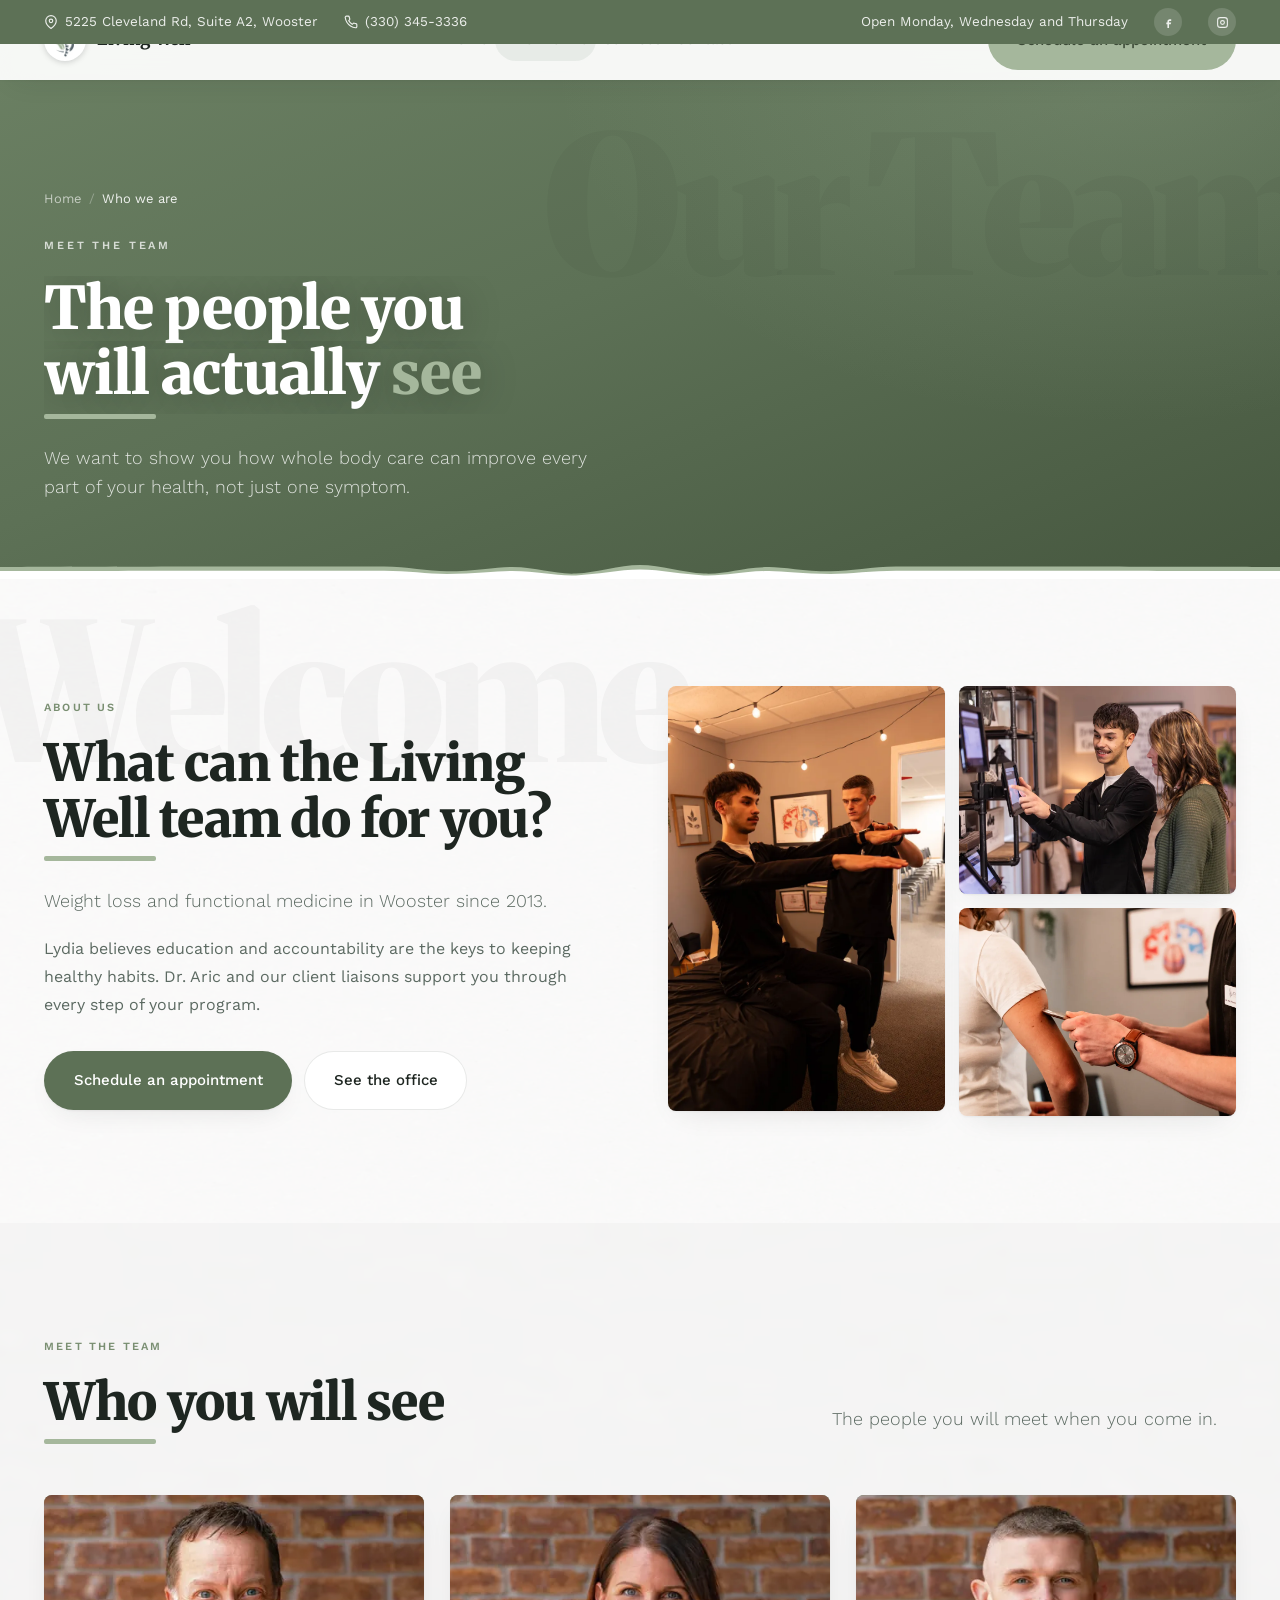
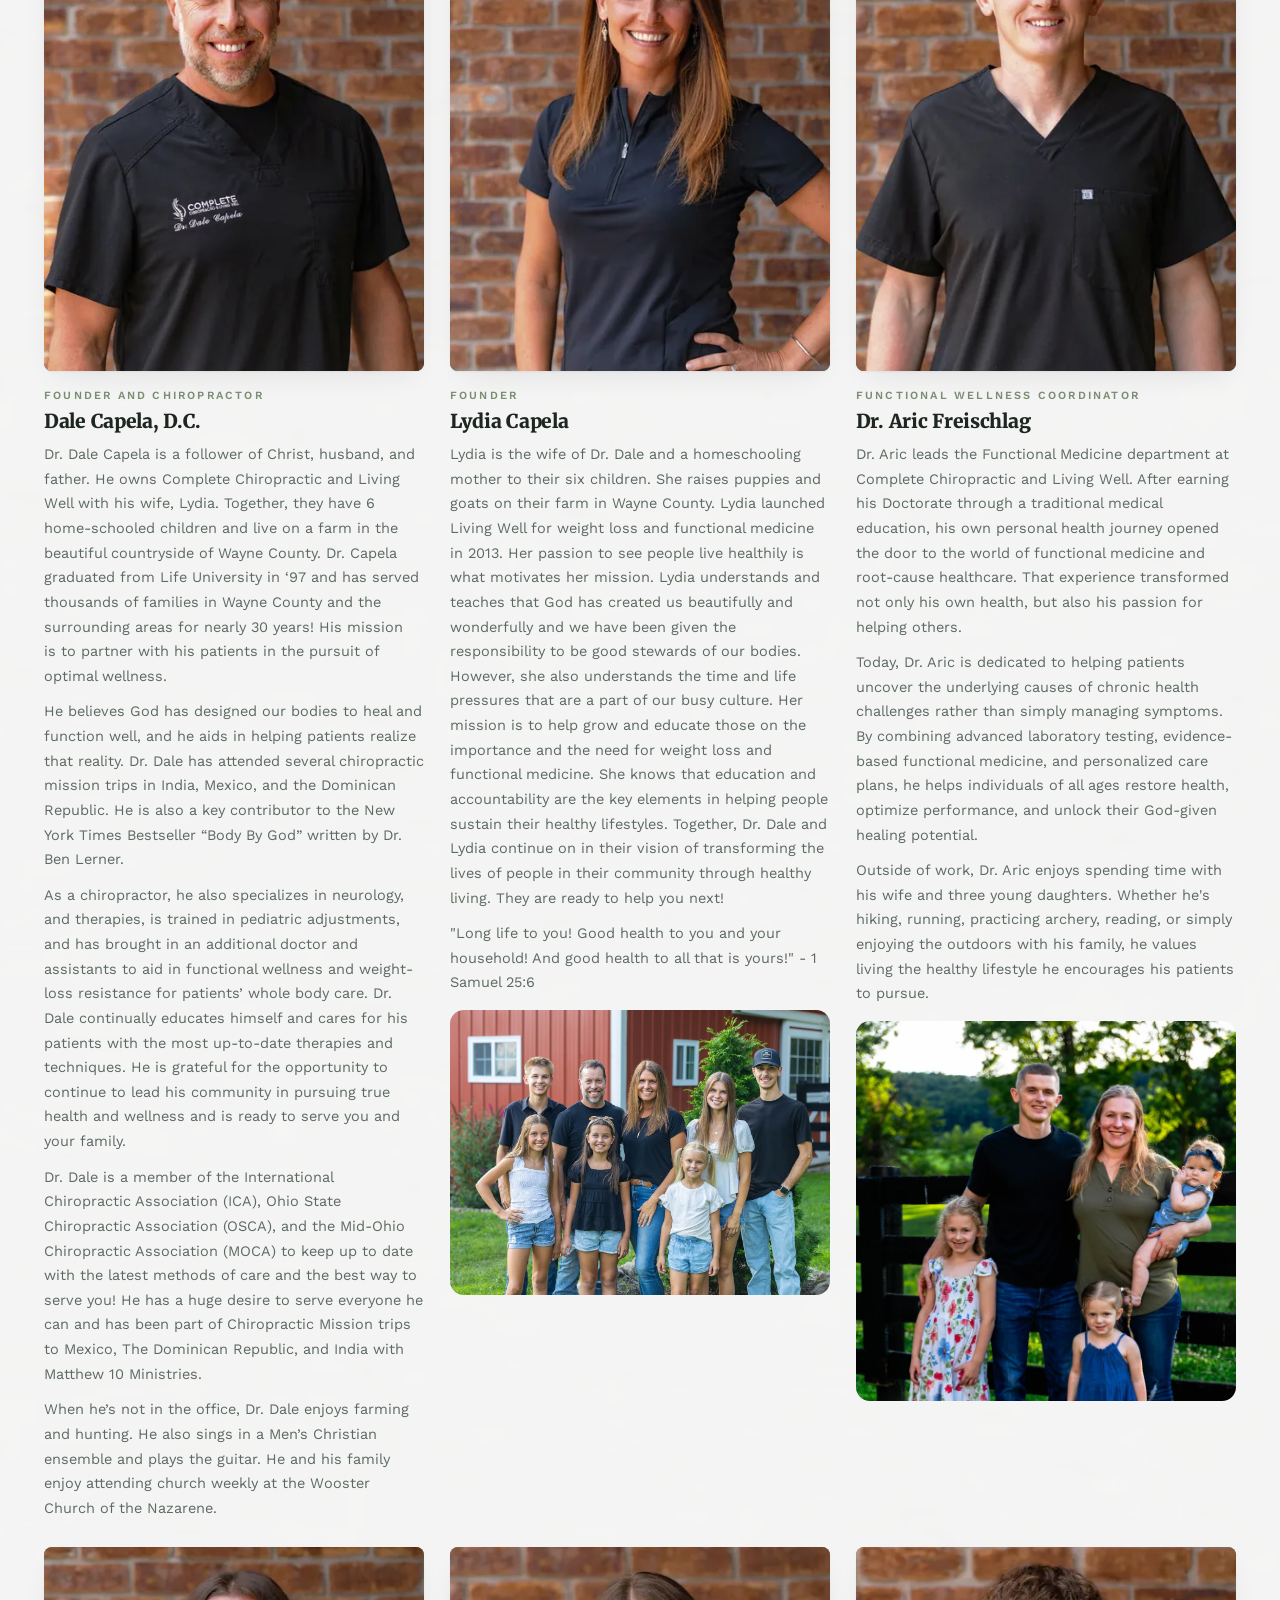
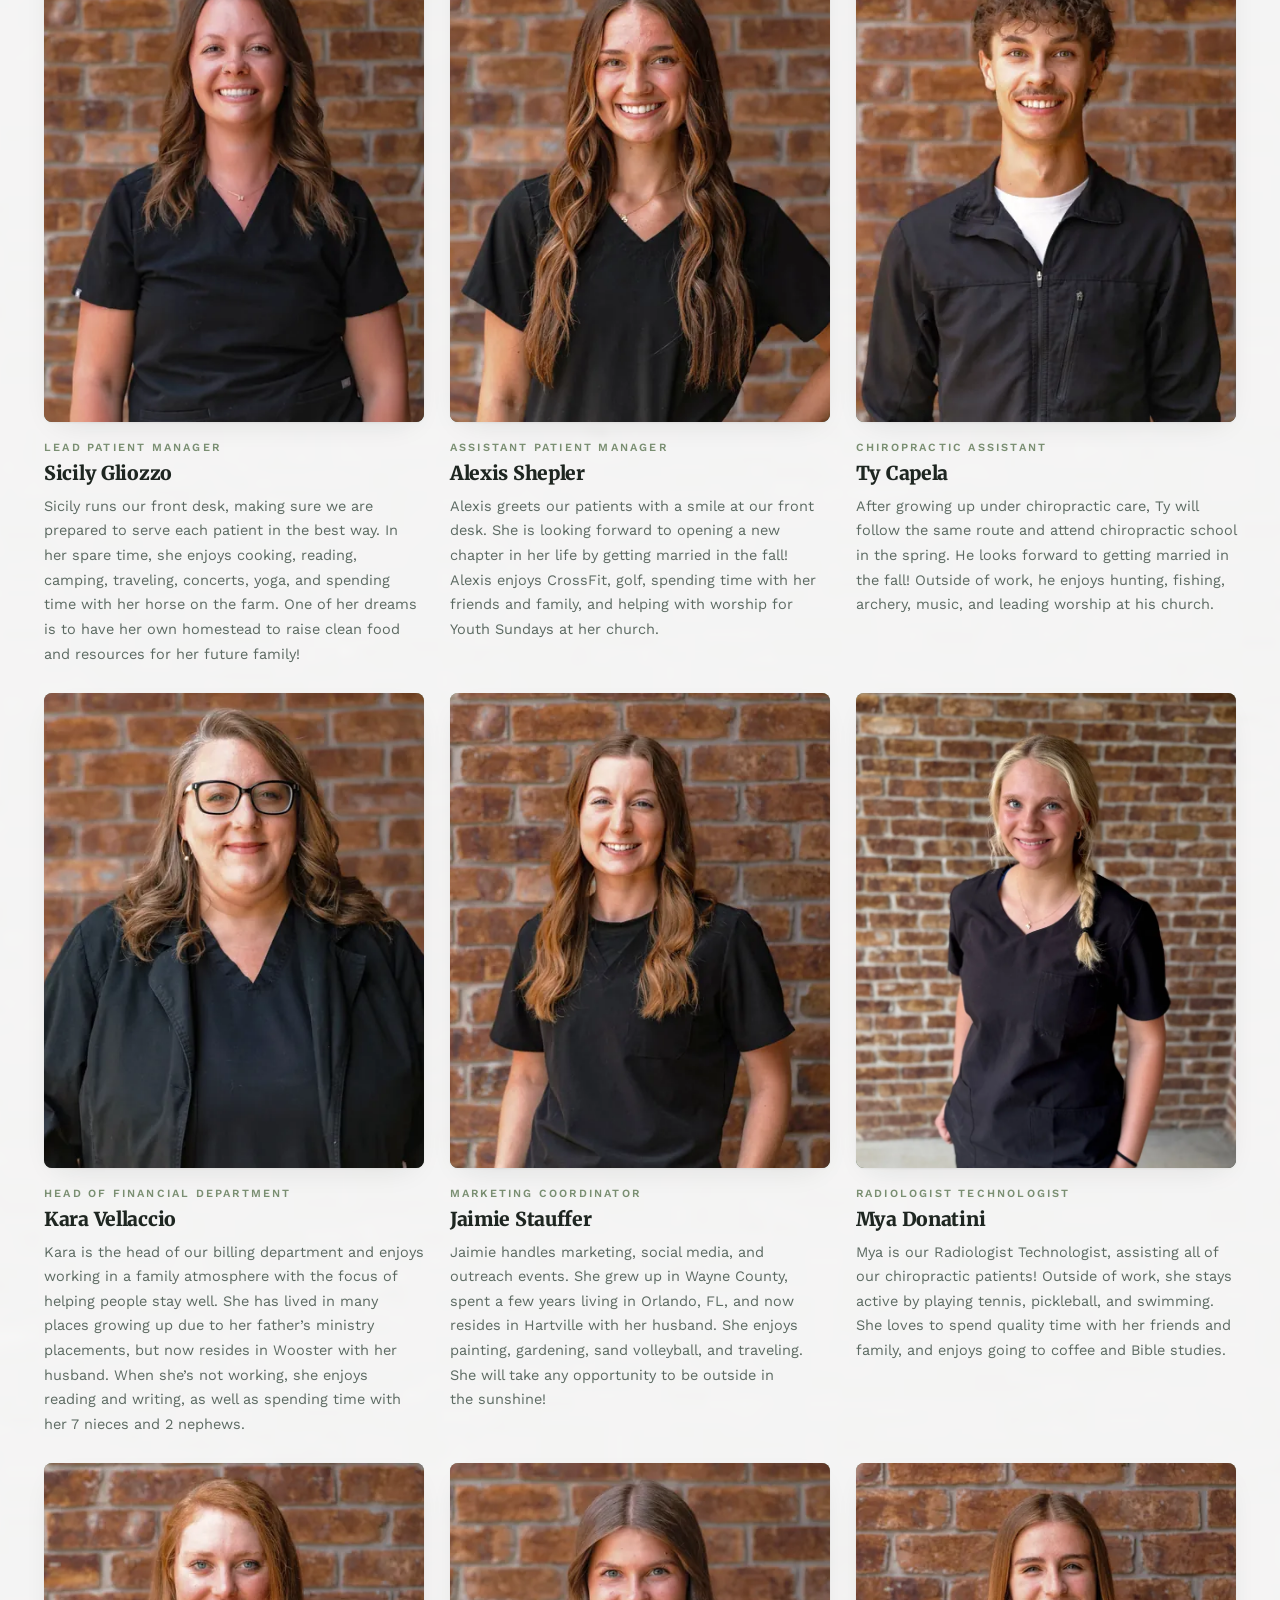
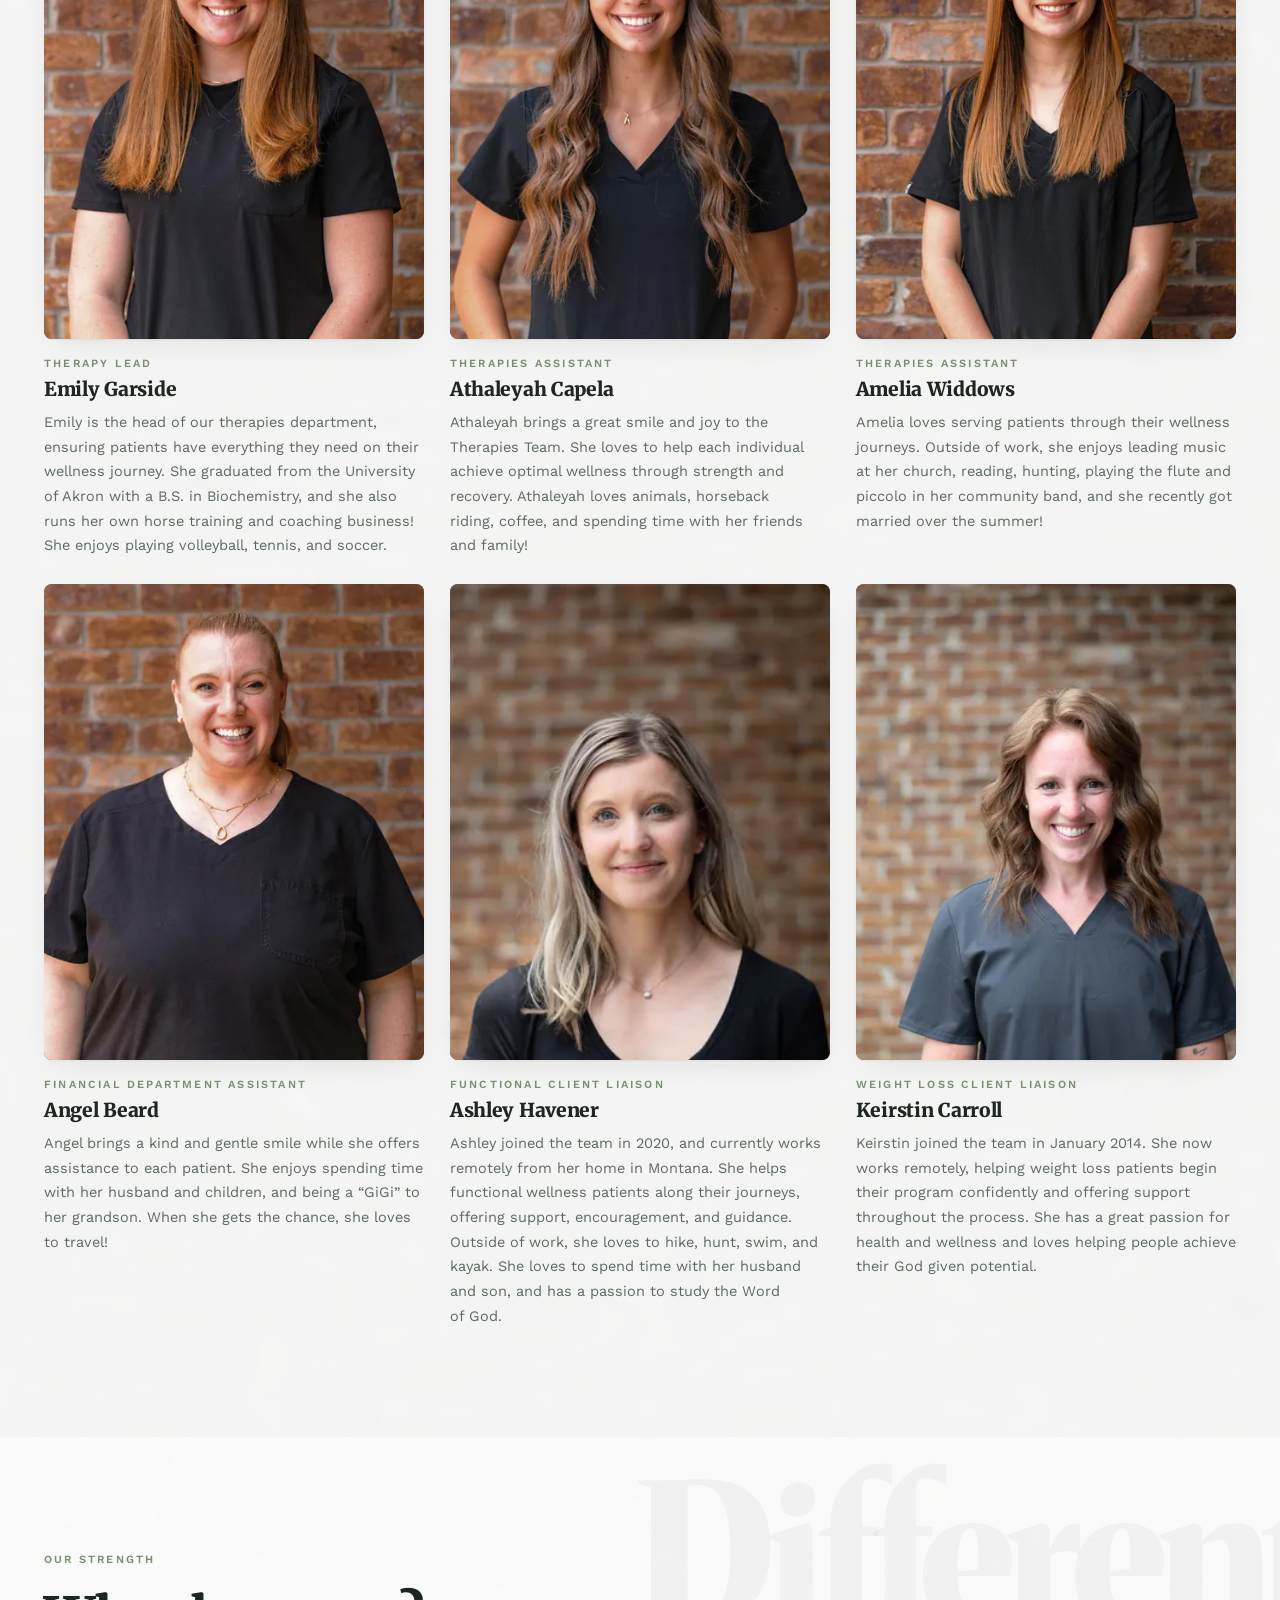
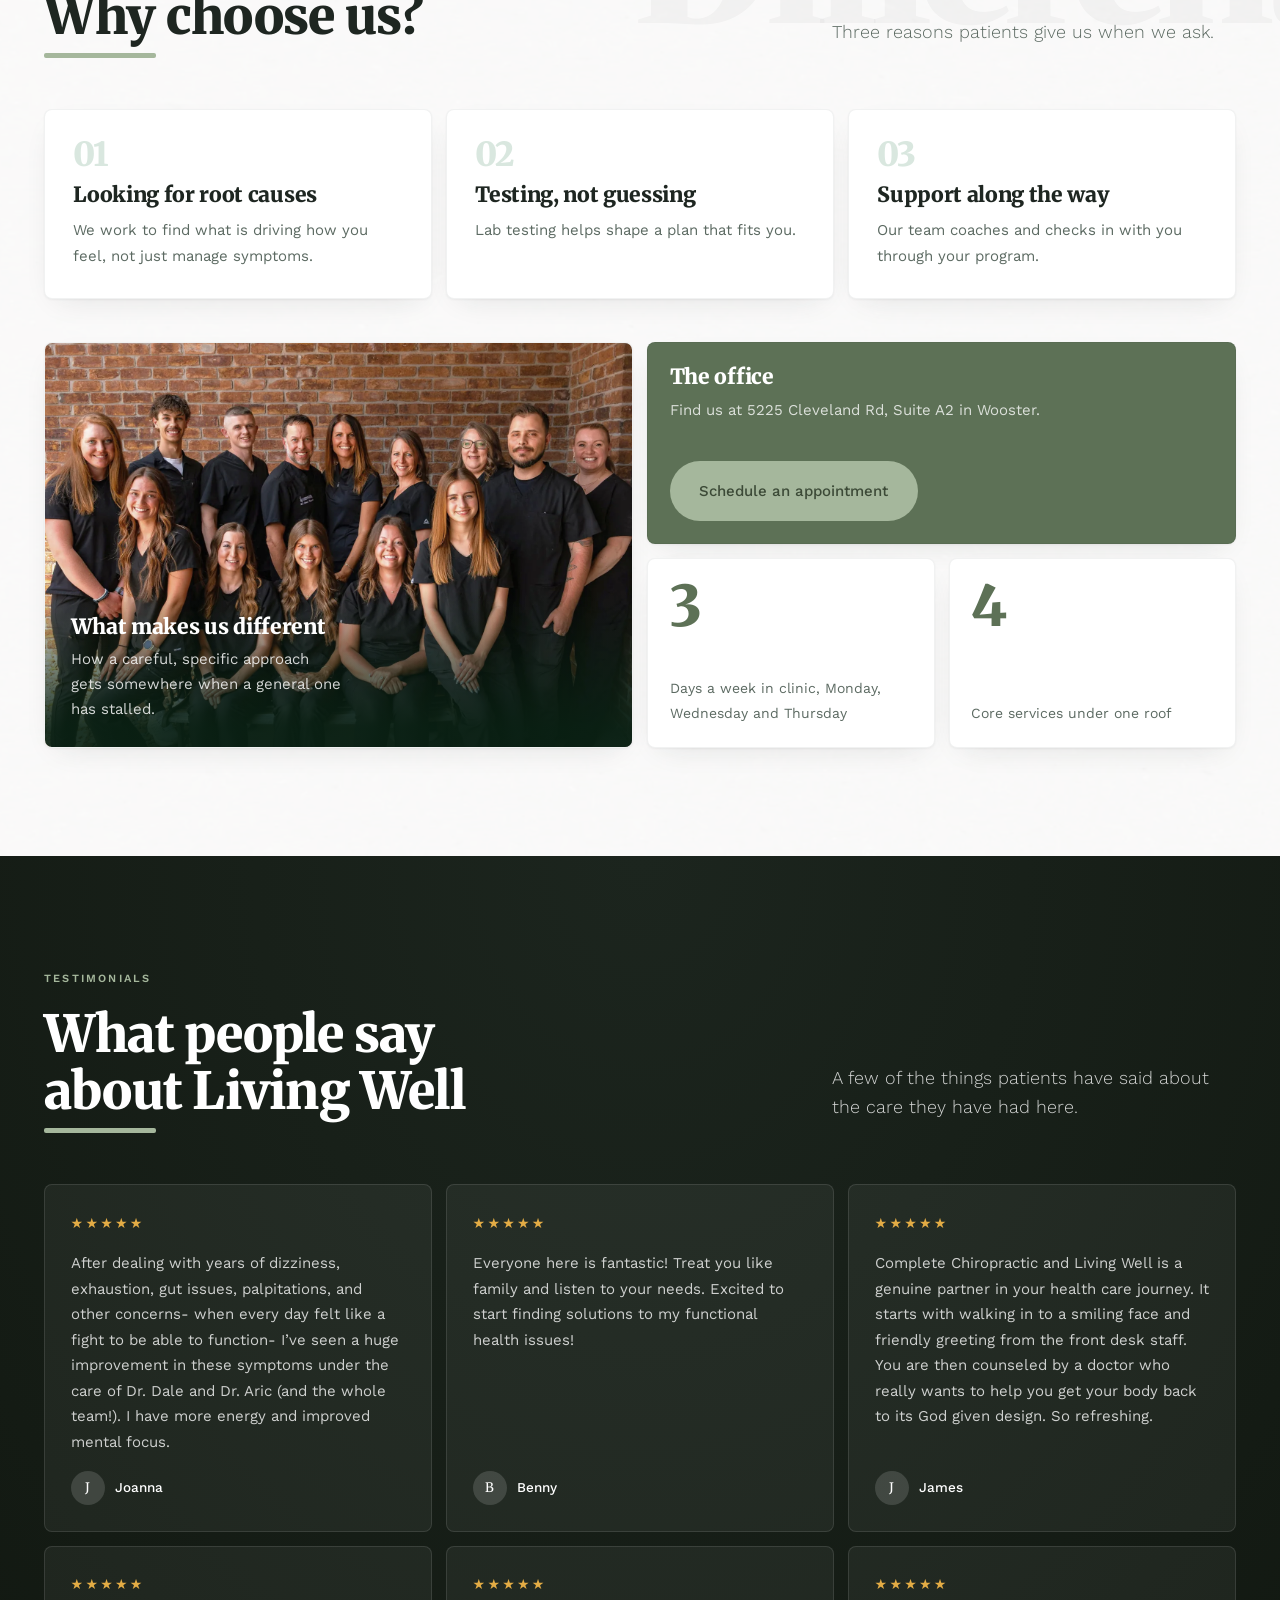
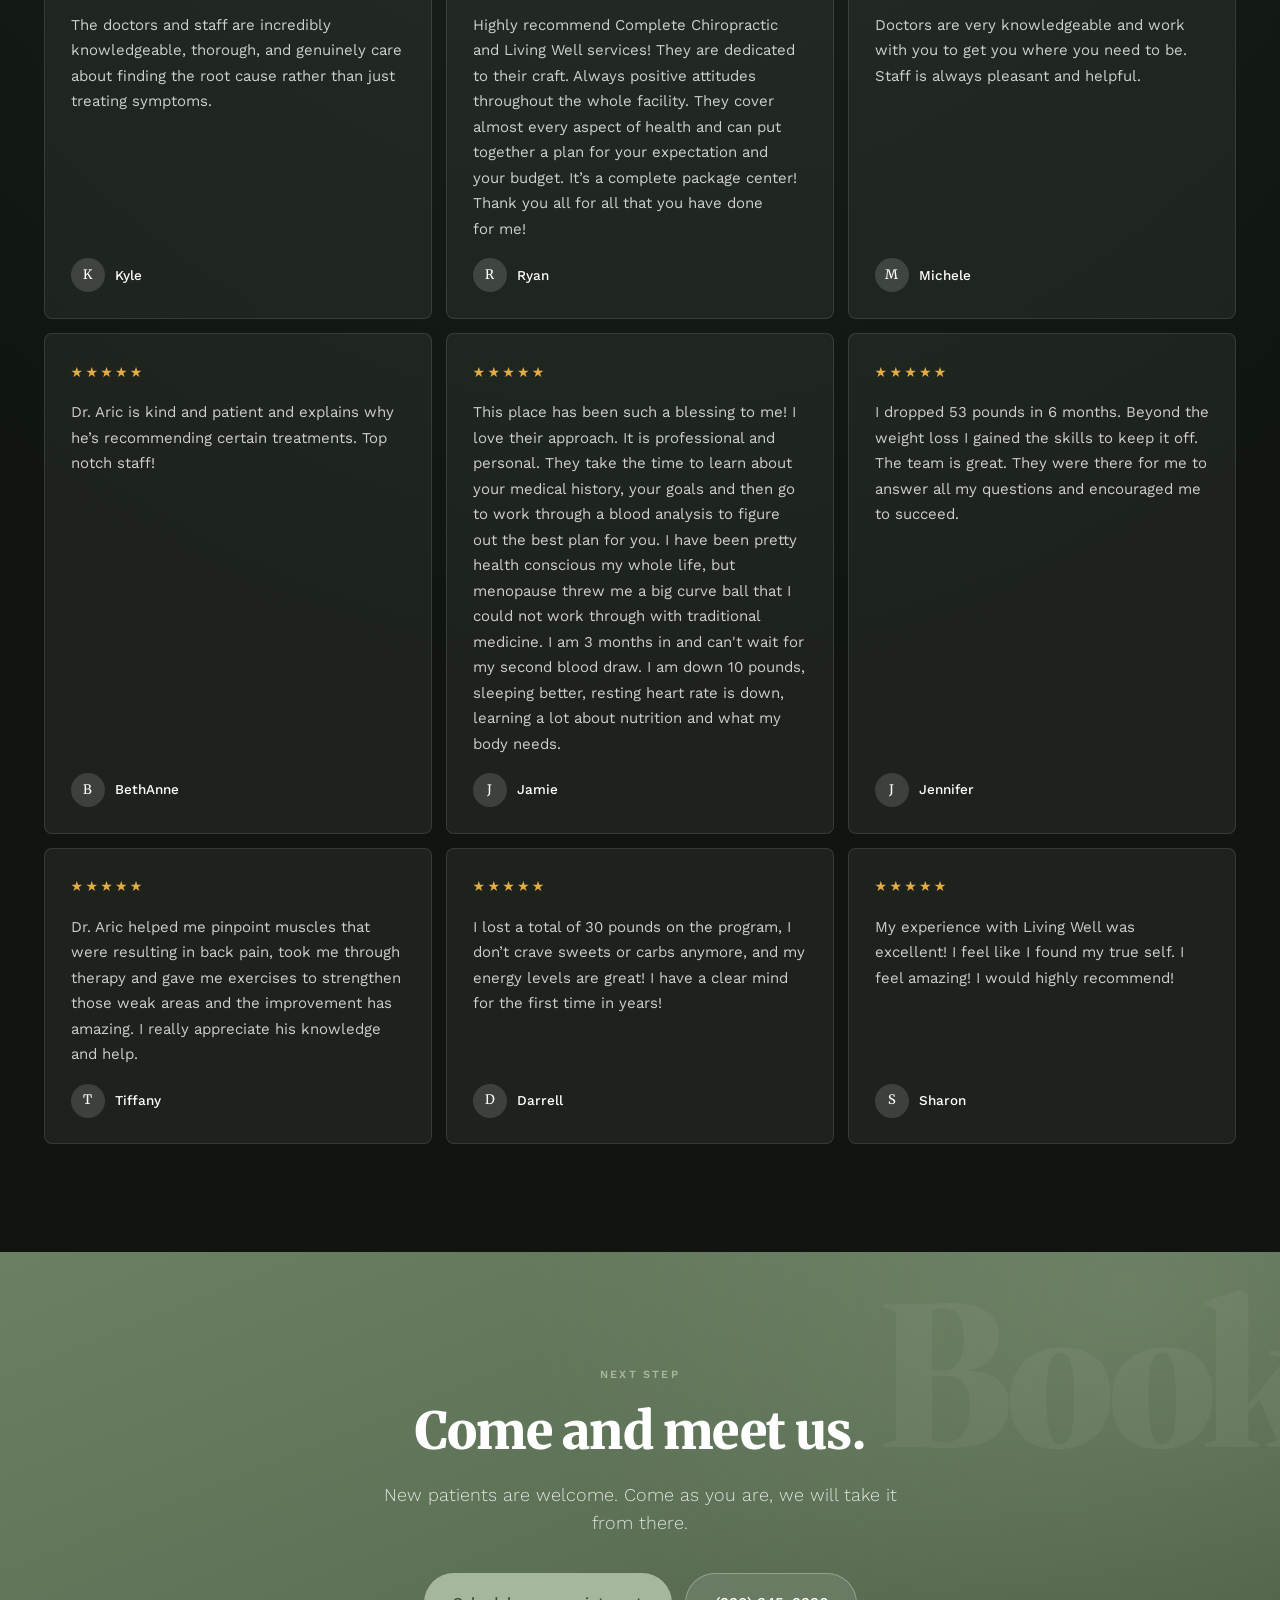
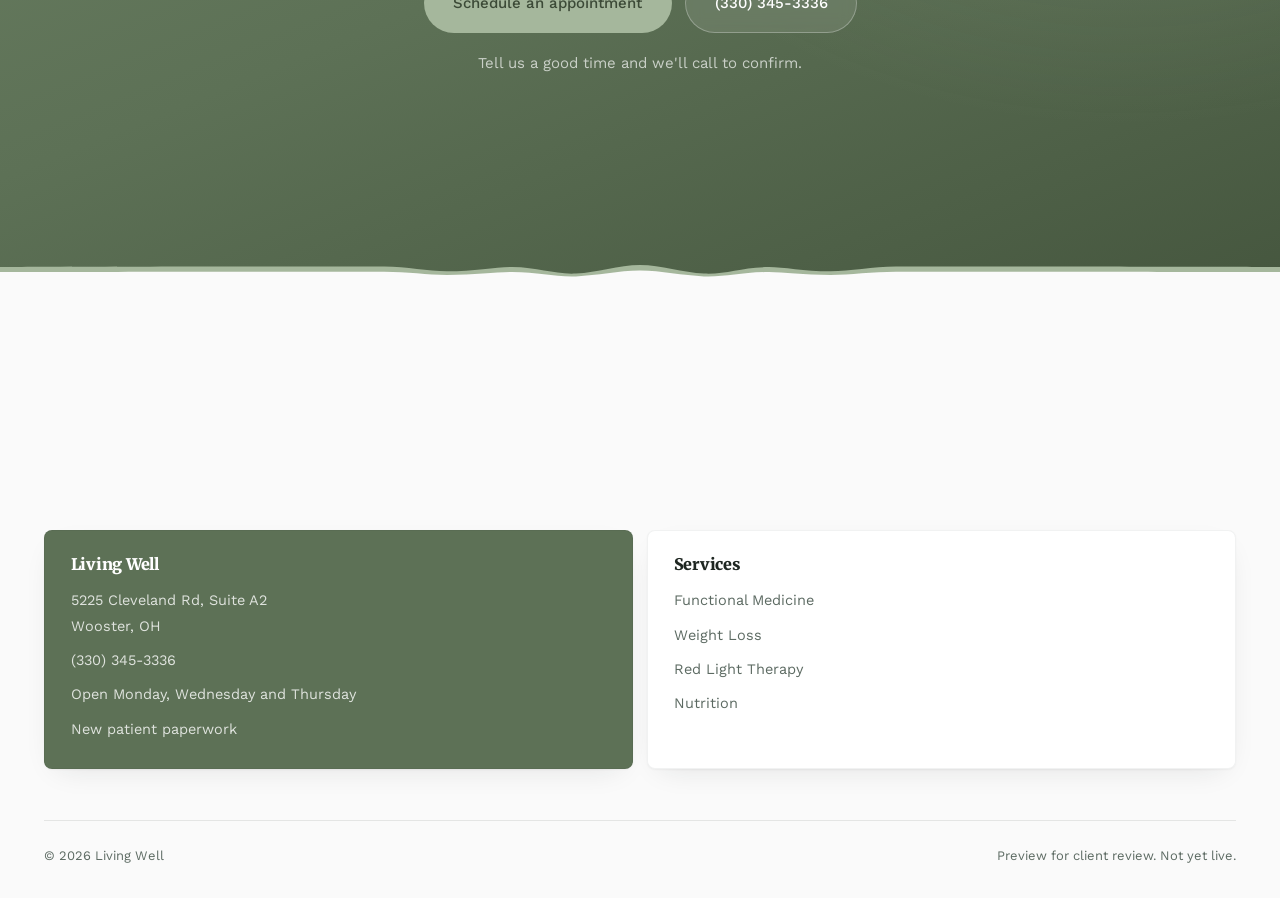
==== commit f727e285: "Oct 5 Jaimie preview: mobile nav, hero, bios, DOB, Zyto out, FM-first, solid white nav - Working ham" ====
--- a/capela-living-well-about.html
+++ b/capela-living-well-about.html
@@ -15,8 +15,8 @@
 .brand__logo{height:56px;width:auto;display:block}
 .brand__logo--dark{display:none}
 .revs{grid-template-columns:repeat(3,1fr)}
-.nav.is-stuck .brand__logo--light{display:none}
-.nav.is-stuck .brand__logo--dark{display:block}
+.nav.is-stuck .brand__logo--light,.nav.nav--solid .brand__logo--light{display:none}
+.nav.is-stuck .brand__logo--dark,.nav.nav--solid .brand__logo--dark{display:block}
 
 /* NAV FIT: second nav action ("Existing Patients", added 2026-08-11) costs the
    link row ~220px, which made "Who We Are" and "Patient Forms" wrap onto two
@@ -53,7 +53,7 @@
 .ihero--green{background:radial-gradient(80% 120% at 88% 4%, rgba(165,183,156,.22) 0%, rgba(165,183,156,0) 56%),linear-gradient(158deg,#6b8063 0%,#5d7156 46%,#46573f 100%)}
 .cite{background:radial-gradient(90% 130% at 92% 0%, rgba(165,183,156,.2) 0%, rgba(165,183,156,0) 60%),linear-gradient(154deg,#6b8063 0%,#5d7156 52%,#46573f 100%)}
 .cred--g,.plabel--g{background:rgba(93,113,86,.09);border-color:rgba(93,113,86,.2)}
-.nav.is-stuck .nav__links a:hover,.nav.is-stuck .nav__links a.on{background:rgba(93,113,86,.09)}
+.nav.is-stuck .nav__links a:hover,.nav.is-stuck .nav__links a.on,.nav.nav--solid .nav__links a:hover,.nav.nav--solid .nav__links a.on{background:rgba(93,113,86,.09)}
 .info__row .ic,summary::after{background-color:rgba(93,113,86,.1)}
 .cta__row .ic,.offer__inc li::before{background-color:rgba(165,183,156,.22)}
 </style>
@@ -72,12 +72,12 @@
   </div>
 </div>
 
-<nav class="nav" id="nav">
+<nav class="nav nav--solid" id="nav">
   <div class="wrap">
     <div class="nav__inner">
       <a href="index.html" class="brand" aria-label="Living Well"><img class="brand__icon" src="assets/brand-spine-icon.webp" alt="" aria-hidden="true"> <span class="le-brandtxt">Living Well</span></a>
       <div class="nav__links">
-        <a href="index.html">Home</a><a href="capela-living-well-about.html" class="on">Who We Are</a><a href="capela-living-well-services.html">Services</a><a href="capela-living-well-new-patient-paperwork.html">Patient Forms</a><a href="capela-living-well-service-supplements.html">Supplements</a><a href="capela-living-well-contact.html">Contact</a>
+        <a href="index.html">Home</a><a href="capela-living-well-about.html" class="on">Who We Are</a><a href="capela-living-well-services.html">Services</a><a href="capela-living-well-contact.html">Contact</a>
       </div>
       <div class="nav__cta">
         <a href="capela-living-well-special.html" class="btn btn-lite">Schedule an appointment</a>
@@ -162,6 +162,7 @@
         <span class="mem__role">Founder</span>
         <h3>Lydia Capela</h3>
         <p class="mem__bio">Lydia is the wife of Dr. Dale and a homeschooling mother to their six children. She raises puppies and goats on their farm in Wayne County. Lydia launched Living Well for weight loss and functional medicine in 2013. Her passion to see people live healthily is what motivates her mission. Lydia understands and teaches that God has created us beautifully and wonderfully and we have been given the responsibility to be good stewards of our bodies. However, she also understands the time and life pressures that are a part of our busy culture. Her mission is to help grow and educate those on the importance and the need for weight loss and functional medicine. She knows that education and accountability are the key elements in helping people sustain their healthy lifestyles. Together, Dr. Dale and Lydia continue on in their vision of transforming the lives of people in their community through healthy living. They are ready to help you next!</p><p class="mem__bio">"Long life to you! Good health to you and your household! And good health to all that is yours!" - 1 Samuel 25:6</p>
+        <figure style="margin:14px 0 0"><img src="assets/team-capela-family.webp" alt="The Capela family" loading="lazy" style="display:block;width:100%;aspect-ratio:4/3;object-fit:cover;object-position:50% 30%;border-radius:14px"></figure>
       </div>
       <div class="mem reveal" style="--d:2">
         <div class="mem__slot" style="position:relative;overflow:hidden">
@@ -170,7 +171,7 @@
         <span class="mem__role">Functional Wellness Coordinator</span>
         <h3>Dr. Aric Freischlag</h3>
         <p class="mem__bio">Dr. Aric leads the Functional Medicine department at Complete Chiropractic and Living Well. After earning his Doctorate through a traditional medical education, his own personal health journey opened the door to the world of functional medicine and root-cause healthcare. That experience transformed not only his own health, but also his passion for helping others.</p><p class="mem__bio">Today, Dr. Aric is dedicated to helping patients uncover the underlying causes of chronic health challenges rather than simply managing symptoms. By combining advanced laboratory testing, evidence-based functional medicine, and personalized care plans, he helps individuals of all ages restore health, optimize performance, and unlock their God-given healing potential.</p><p class="mem__bio">Outside of work, Dr. Aric enjoys spending time with his wife and three young daughters. Whether he's hiking, running, practicing archery, reading, or simply enjoying the outdoors with his family, he values living the healthy lifestyle he encourages his patients to pursue.</p>
-        <figure style="margin:14px 0 0"><img src="assets/team-aric-freischlag-family.webp" alt="Dr. Aric Freischlag with his wife and three daughters" loading="lazy" style="display:block;width:100%;aspect-ratio:1/1;object-fit:cover;object-position:50% 40%;border-radius:14px"></figure>
+        <figure style="margin:14px 0 0"><img src="assets/team-aric-freischlag-family.webp" alt="Dr. Aric Freischlag with his wife and three daughters" loading="lazy" style="display:block;width:100%;aspect-ratio:1/1;object-fit:cover;object-position:50% 12%;border-radius:14px"></figure>
       </div>
       <div class="mem reveal" style="--d:3">
         <div class="mem__slot" style="position:relative;overflow:hidden">
@@ -254,7 +255,7 @@
       </div>
       <div class="mem reveal" style="--d:1">
         <div class="mem__slot" style="position:relative;overflow:hidden">
-          <img src="assets/team-ashley-havener.webp" alt="Ashley Havener, functional client liaison in Wooster, OH" style="position:absolute;inset:0;width:100%;height:100%;object-fit:cover;object-position:50% 22%">
+          <img src="assets/team-ashley-havener.webp" alt="Ashley Havener, functional client liaison in Wooster, OH" style="position:absolute;inset:0;width:100%;height:100%;object-fit:cover;object-position:50% 18%;transform:scale(1.35)">
         </div>
         <span class="mem__role">Functional Client Liaison</span>
         <h3>Ashley Havener</h3>
@@ -262,7 +263,7 @@
       </div>
       <div class="mem reveal" style="--d:2">
         <div class="mem__slot" style="position:relative;overflow:hidden">
-          <img src="assets/team-keirstin-carroll.webp" alt="Keirstin Carroll, weight loss client liaison in Wooster, OH" style="position:absolute;inset:0;width:100%;height:100%;object-fit:cover;object-position:50% 22%">
+          <img src="assets/team-keirstin-carroll.webp" alt="Keirstin Carroll, weight loss client liaison in Wooster, OH" style="position:absolute;inset:0;width:100%;height:100%;object-fit:cover;object-position:50% 30%">
         </div>
         <span class="mem__role">Weight Loss Client Liaison</span>
         <h3>Keirstin Carroll</h3>
@@ -330,7 +331,7 @@
       <p class="head__note lead">A few of the things patients have said about the care they have had here.</p>
     </div>
     <div class="revs">
-      <div class="rev reveal" style="--d:0"><span class="rev__stars">&#9733;&#9733;&#9733;&#9733;&#9733;</span><p>After dealing with years of dizziness, exhaustion, gut issues, palpitations, and other concerns- when every day felt like a fight to be able to function- I’ve seen a huge improvement in these symptoms under the care of Dr. Dale and Dr. Aric (and the whole team!). I was also able to stop taking a prescription medication, have more energy, and improved mental focus.</p><span class="rev__by"><span class="rev__av">J</span> Joanna</span></div><div class="rev reveal" style="--d:1"><span class="rev__stars">&#9733;&#9733;&#9733;&#9733;&#9733;</span><p>Everyone here is fantastic! Treat you like family and listen to your needs. Excited to start finding solutions to my functional health issues!</p><span class="rev__by"><span class="rev__av">B</span> Benny</span></div><div class="rev reveal" style="--d:2"><span class="rev__stars">&#9733;&#9733;&#9733;&#9733;&#9733;</span><p>Complete Chiropractic and Living Well is a genuine partner in your health care journey. It starts with walking in to a smiling face and friendly greeting from the front desk staff. You are then counseled by a doctor who really wants to help you get your body back to its God given design. So refreshing.</p><span class="rev__by"><span class="rev__av">J</span> James</span></div><div class="rev reveal" style="--d:3"><span class="rev__stars">&#9733;&#9733;&#9733;&#9733;&#9733;</span><p>The doctors and staff are incredibly knowledgeable, thorough, and genuinely care about finding the root cause rather than just treating symptoms.</p><span class="rev__by"><span class="rev__av">K</span> Kyle</span></div><div class="rev reveal" style="--d:4"><span class="rev__stars">&#9733;&#9733;&#9733;&#9733;&#9733;</span><p>Highly recommend Complete Chiropractic and Living Well services! They are dedicated to their craft. Always positive attitudes throughout the whole facility. They cover almost every aspect of health and can put together a plan for your expectation and your budget. It’s a complete package center! Thank you all for all that you have done for me!</p><span class="rev__by"><span class="rev__av">R</span> Ryan</span></div><div class="rev reveal" style="--d:5"><span class="rev__stars">&#9733;&#9733;&#9733;&#9733;&#9733;</span><p>Doctors are very knowledgeable and work with you to get you where you need to be. Staff is always pleasant and helpful.</p><span class="rev__by"><span class="rev__av">M</span> Michele</span></div><div class="rev reveal" style="--d:6"><span class="rev__stars">&#9733;&#9733;&#9733;&#9733;&#9733;</span><p>Dr. Aric is kind and patient and explains why he’s recommending certain treatments. Top notch staff!</p><span class="rev__by"><span class="rev__av">B</span> BethAnne</span></div><div class="rev reveal" style="--d:7"><span class="rev__stars">&#9733;&#9733;&#9733;&#9733;&#9733;</span><p>This place has been such a blessing to me! I love their approach. It is professional and personal. They take the time to learn about your medical history, your goals and then go to work through a blood analysis to figure out the best plan for you. I have been pretty health conscious my whole life, but menopause threw me a big curve ball that I could not work through with traditional medicine. I am 3 months in and can't wait for my second blood draw. I am down 10 pounds, sleeping better, resting heart rate is down, learning a lot about nutrition and what my body needs.</p><span class="rev__by"><span class="rev__av">J</span> Jamie</span></div><div class="rev reveal" style="--d:8"><span class="rev__stars">&#9733;&#9733;&#9733;&#9733;&#9733;</span><p>I dropped 53 pounds in 6 months. Beyond the weight loss I gained the skills to keep it off. The team is great. They were there for me to answer all my questions and encouraged me to succeed.</p><span class="rev__by"><span class="rev__av">J</span> Jennifer</span></div><div class="rev reveal" style="--d:9"><span class="rev__stars">&#9733;&#9733;&#9733;&#9733;&#9733;</span><p>Dr. Aric helped me pinpoint muscles that were resulting in back pain, took me through therapy and gave me exercises to strengthen those weak areas and the improvement has amazing. I really appreciate his knowledge and help.</p><span class="rev__by"><span class="rev__av">T</span> Tiffany</span></div><div class="rev reveal" style="--d:10"><span class="rev__stars">&#9733;&#9733;&#9733;&#9733;&#9733;</span><p>I lost a total of 30 pounds on the program, I don’t crave sweets or carbs anymore, and my energy levels are great! I have a clear mind for the first time in years!</p><span class="rev__by"><span class="rev__av">D</span> Darrell</span></div><div class="rev reveal" style="--d:11"><span class="rev__stars">&#9733;&#9733;&#9733;&#9733;&#9733;</span><p>My experience with Living Well was excellent! I feel like I found my true self. I feel amazing! I would highly recommend!</p><span class="rev__by"><span class="rev__av">S</span> Sharon</span></div>
+      <div class="rev reveal" style="--d:0"><span class="rev__stars">&#9733;&#9733;&#9733;&#9733;&#9733;</span><p>After dealing with years of dizziness, exhaustion, gut issues, palpitations, and other concerns- when every day felt like a fight to be able to function- I’ve seen a huge improvement in these symptoms under the care of Dr. Dale and Dr. Aric (and the whole team!). I have more energy and improved mental focus.</p><span class="rev__by"><span class="rev__av">J</span> Joanna</span></div><div class="rev reveal" style="--d:1"><span class="rev__stars">&#9733;&#9733;&#9733;&#9733;&#9733;</span><p>Everyone here is fantastic! Treat you like family and listen to your needs. Excited to start finding solutions to my functional health issues!</p><span class="rev__by"><span class="rev__av">B</span> Benny</span></div><div class="rev reveal" style="--d:2"><span class="rev__stars">&#9733;&#9733;&#9733;&#9733;&#9733;</span><p>Complete Chiropractic and Living Well is a genuine partner in your health care journey. It starts with walking in to a smiling face and friendly greeting from the front desk staff. You are then counseled by a doctor who really wants to help you get your body back to its God given design. So refreshing.</p><span class="rev__by"><span class="rev__av">J</span> James</span></div><div class="rev reveal" style="--d:3"><span class="rev__stars">&#9733;&#9733;&#9733;&#9733;&#9733;</span><p>The doctors and staff are incredibly knowledgeable, thorough, and genuinely care about finding the root cause rather than just treating symptoms.</p><span class="rev__by"><span class="rev__av">K</span> Kyle</span></div><div class="rev reveal" style="--d:4"><span class="rev__stars">&#9733;&#9733;&#9733;&#9733;&#9733;</span><p>Highly recommend Complete Chiropractic and Living Well services! They are dedicated to their craft. Always positive attitudes throughout the whole facility. They cover almost every aspect of health and can put together a plan for your expectation and your budget. It’s a complete package center! Thank you all for all that you have done for me!</p><span class="rev__by"><span class="rev__av">R</span> Ryan</span></div><div class="rev reveal" style="--d:5"><span class="rev__stars">&#9733;&#9733;&#9733;&#9733;&#9733;</span><p>Doctors are very knowledgeable and work with you to get you where you need to be. Staff is always pleasant and helpful.</p><span class="rev__by"><span class="rev__av">M</span> Michele</span></div><div class="rev reveal" style="--d:6"><span class="rev__stars">&#9733;&#9733;&#9733;&#9733;&#9733;</span><p>Dr. Aric is kind and patient and explains why he’s recommending certain treatments. Top notch staff!</p><span class="rev__by"><span class="rev__av">B</span> BethAnne</span></div><div class="rev reveal" style="--d:7"><span class="rev__stars">&#9733;&#9733;&#9733;&#9733;&#9733;</span><p>This place has been such a blessing to me! I love their approach. It is professional and personal. They take the time to learn about your medical history, your goals and then go to work through a blood analysis to figure out the best plan for you. I have been pretty health conscious my whole life, but menopause threw me a big curve ball that I could not work through with traditional medicine. I am 3 months in and can't wait for my second blood draw. I am down 10 pounds, sleeping better, resting heart rate is down, learning a lot about nutrition and what my body needs.</p><span class="rev__by"><span class="rev__av">J</span> Jamie</span></div><div class="rev reveal" style="--d:8"><span class="rev__stars">&#9733;&#9733;&#9733;&#9733;&#9733;</span><p>I dropped 53 pounds in 6 months. Beyond the weight loss I gained the skills to keep it off. The team is great. They were there for me to answer all my questions and encouraged me to succeed.</p><span class="rev__by"><span class="rev__av">J</span> Jennifer</span></div><div class="rev reveal" style="--d:9"><span class="rev__stars">&#9733;&#9733;&#9733;&#9733;&#9733;</span><p>Dr. Aric helped me pinpoint muscles that were resulting in back pain, took me through therapy and gave me exercises to strengthen those weak areas and the improvement has amazing. I really appreciate his knowledge and help.</p><span class="rev__by"><span class="rev__av">T</span> Tiffany</span></div><div class="rev reveal" style="--d:10"><span class="rev__stars">&#9733;&#9733;&#9733;&#9733;&#9733;</span><p>I lost a total of 30 pounds on the program, I don’t crave sweets or carbs anymore, and my energy levels are great! I have a clear mind for the first time in years!</p><span class="rev__by"><span class="rev__av">D</span> Darrell</span></div><div class="rev reveal" style="--d:11"><span class="rev__stars">&#9733;&#9733;&#9733;&#9733;&#9733;</span><p>My experience with Living Well was excellent! I feel like I found my true self. I feel amazing! I would highly recommend!</p><span class="rev__by"><span class="rev__av">S</span> Sharon</span></div>
   </div>
 </section>
 
@@ -360,7 +361,7 @@
     <div class="foot__megawrap"><h2 class="foot__mega" id="mega">Contact <em>Us</em></h2></div>
     <div class="foot__cards foot__cards--two">
       <div class="card fc fc--g reveal" style="--d:0"><h3>Living Well</h3><ul><li>5225 Cleveland Rd, Suite A2<br>Wooster, OH</li><li><a href="tel:3303453336">(330) 345-3336</a></li><li>Open Monday, Wednesday and Thursday</li><li><a href="capela-living-well-new-patient-paperwork.html">New patient paperwork</a></li></ul></div>
-      <div class="card fc reveal" style="--d:1"><h3>Services</h3><ul><li><a href="capela-living-well-services.html">Weight Loss</a></li><li><a href="capela-living-well-service-functional-medicine.html">Functional Medicine</a></li><li><a href="capela-living-well-service-red-light-therapy.html">Red Light Therapy</a></li><li><a href="capela-living-well-service-nutrition.html">Nutrition</a></li><li><a href="capela-living-well-service-supplements.html">Supplements</a></li></ul></div>
+      <div class="card fc reveal" style="--d:1"><h3>Services</h3><ul><li><a href="capela-living-well-service-functional-medicine.html">Functional Medicine</a></li><li><a href="capela-living-well-service-weight-loss.html">Weight Loss</a></li><li><a href="capela-living-well-service-red-light-therapy.html">Red Light Therapy</a></li><li><a href="capela-living-well-service-nutrition.html">Nutrition</a></li><li></li></ul></div>
 
     </div>
     <div class="foot__base"><span>&copy; 2026 Living Well</span><span class="spacer"></span><span>Preview for client review. Not yet live.</span></div>
--- a/sage.css
+++ b/sage.css
@@ -201,6 +201,51 @@
 .nav.is-stuck .nav__links a:hover,.nav.is-stuck .nav__links a.on{background:rgba(18,103,54,.09);color:var(--g-band)}
 .nav.is-stuck .nav__burger{border-color:var(--stroke);background:#fff;color:var(--ink)}
 
+
+/* ---- mobile nav panel (built by sage.js) ---- */
+.nav__panel{
+  position:fixed; inset:0; z-index:120;
+  background:rgba(12,16,14,.42);
+  opacity:0; visibility:hidden; pointer-events:none;
+  transition:opacity .28s var(--ease), visibility .28s;
+}
+.nav__panel.is-open{opacity:1; visibility:visible; pointer-events:auto}
+.nav__panel-inner{
+  position:absolute; left:0; right:0; top:0;
+  background:rgba(255,255,255,.98);
+  backdrop-filter:blur(18px) saturate(1.3);
+  box-shadow:var(--shadow-2);
+  padding:calc(env(safe-area-inset-top,0px) + 78px) 22px 28px;
+  display:flex; flex-direction:column; gap:6px;
+  transform:translateY(-12px);
+  transition:transform .28s var(--ease);
+  max-height:100svh; overflow:auto;
+}
+.nav__panel.is-open .nav__panel-inner{transform:none}
+.nav__panel-inner a{
+  display:block; font-size:17px; font-weight:500; color:var(--ink);
+  padding:.9em 1em; border-radius:var(--r-sm);
+}
+.nav__panel-inner a:hover{background:rgba(18,103,54,.08); color:var(--g-band)}
+.nav__panel-inner .nav__panel-cta{
+  margin-top:12px; justify-content:center; text-align:center;
+}
+body.nav-open{overflow:hidden; touch-action:none}
+
+/* Permanent solid white nav (Living Well preview preference) */
+.nav.nav--solid{
+  top:0; padding:10px 0;
+  background:rgba(255,255,255,.94);
+  backdrop-filter:blur(18px) saturate(1.4);
+  box-shadow:var(--shadow-1);
+}
+.nav.nav--solid .brand{color:var(--ink)}
+.nav.nav--solid .nav__links a{color:var(--ink-soft)}
+.nav.nav--solid .nav__links a:hover,
+.nav.nav--solid .nav__links a.on{background:rgba(18,103,54,.09); color:var(--g-band)}
+.nav.nav--solid .nav__burger{border-color:var(--stroke); background:#fff; color:var(--ink)}
+
+
 /* ============================================================
    HERO - full bleed, full height, animated
    ============================================================ */
@@ -215,15 +260,15 @@
 .hero__scrim{
   position:absolute;inset:0;z-index:1;
   background:
-    linear-gradient(100deg, rgba(20,26,22,.86) 0%, rgba(20,26,22,.66) 34%, rgba(20,26,22,.12) 62%, rgba(20,26,22,0) 78%),
-    linear-gradient(0deg, rgba(12,66,35,.42) 0%, rgba(12,66,35,0) 38%);
+    linear-gradient(100deg, rgba(10,14,12,.94) 0%, rgba(10,14,12,.82) 36%, rgba(10,14,12,.45) 58%, rgba(10,14,12,.22) 78%),
+    linear-gradient(0deg, rgba(8,40,22,.58) 0%, rgba(8,40,22,0) 42%);
 }
 .hero .wrap{position:relative;z-index:4;width:100%;padding-block:clamp(90px,13vh,150px)}
 .hero__in{max-width:min(760px,64%)}
 .hero .eyebrow{color:rgba(255,255,255,.72);letter-spacing:.28em}
-.hero h1{font-size:var(--t-h1);color:#fff;margin:.34em 0 0;text-shadow:0 2px 40px rgba(0,0,0,.28)}
-.hero h1 em{font-style:normal;color:var(--g-lite)}
-.hero__sub{margin-top:1.6em;max-width:44ch;color:rgba(255,255,255,.86);font-size:var(--t-lead);font-weight:300;line-height:1.6}
+.hero h1{font-size:var(--t-h1);color:#fff;margin:.34em 0 0;text-shadow:0 2px 28px rgba(0,0,0,.55),0 1px 2px rgba(0,0,0,.4)}
+.hero h1 em{font-style:normal;color:#fff;text-shadow:0 2px 28px rgba(0,0,0,.55),0 1px 2px rgba(0,0,0,.4)}
+.hero__sub{margin-top:1.6em;max-width:44ch;color:rgba(255,255,255,.96);font-size:var(--t-lead);font-weight:300;line-height:1.6;text-shadow:0 1px 18px rgba(0,0,0,.5)}
 .hero__acts{margin-top:2.3em;display:flex;gap:14px;flex-wrap:wrap}
 .hero__stats{margin-top:clamp(34px,5vh,64px);display:flex;gap:clamp(24px,3.4vw,54px);flex-wrap:wrap}
 .hero__stats b{display:block;font-family:Merriweather,serif;font-weight:900;font-size:clamp(26px,2.6vw,40px);line-height:1;letter-spacing:-.03em;color:var(--g-lite)}
@@ -534,7 +579,7 @@
   .nav__burger{display:grid;place-items:center}
   .nav__cta .btn{display:none}
   .hero__in{max-width:100%}
-  .hero__scrim{background:linear-gradient(0deg,rgba(16,22,18,.92) 8%,rgba(16,22,18,.62) 48%,rgba(16,22,18,.3) 100%)}
+  .hero__scrim{background:linear-gradient(0deg,rgba(8,12,10,.96) 6%,rgba(8,12,10,.78) 42%,rgba(8,12,10,.48) 100%)}
   .bento{grid-template-columns:repeat(2,1fr)}
   .b--hero,.b--green,.b--quote{grid-column:span 2}
   .svc__grid,.about__grid,.solo,.cta__in,.faq{grid-template-columns:1fr}
@@ -552,8 +597,11 @@
   .scatter .tile,.scatter .plabel{display:none}
   .scatter__strip{display:grid!important}
   .scatter__mid{max-width:100%}
-  .svc{grid-template-columns:64px 1fr;gap:14px}
-  .svc__thumb{width:64px}
+  .svc{grid-template-columns:92px 1fr;gap:16px}
+  .svc__thumb{width:92px}
+  .b--img{min-height:220px}
+  .about__stack figure{min-height:0}
+  .mem__slot,.mem__ph{aspect-ratio:4/5}
   .svc__go{display:none}
   .svc__no{right:16px}
   .mobar{display:flex}
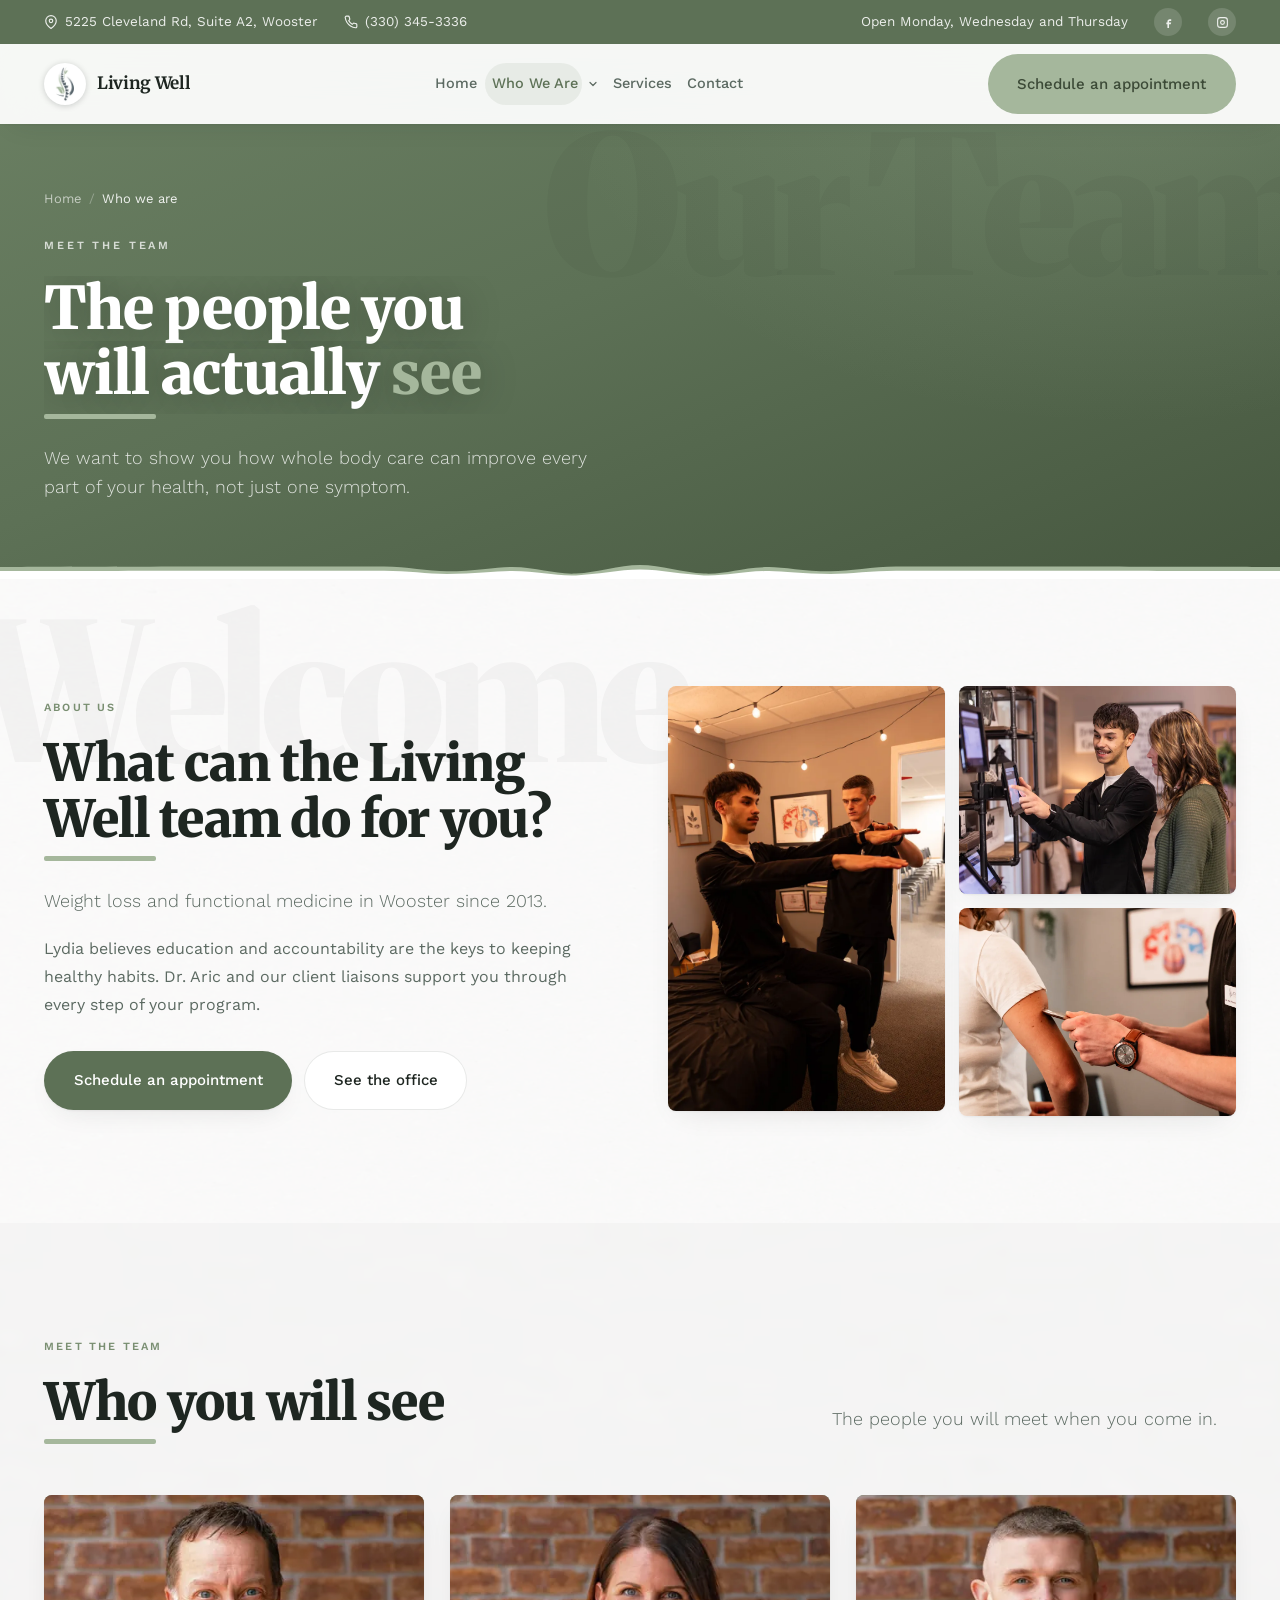
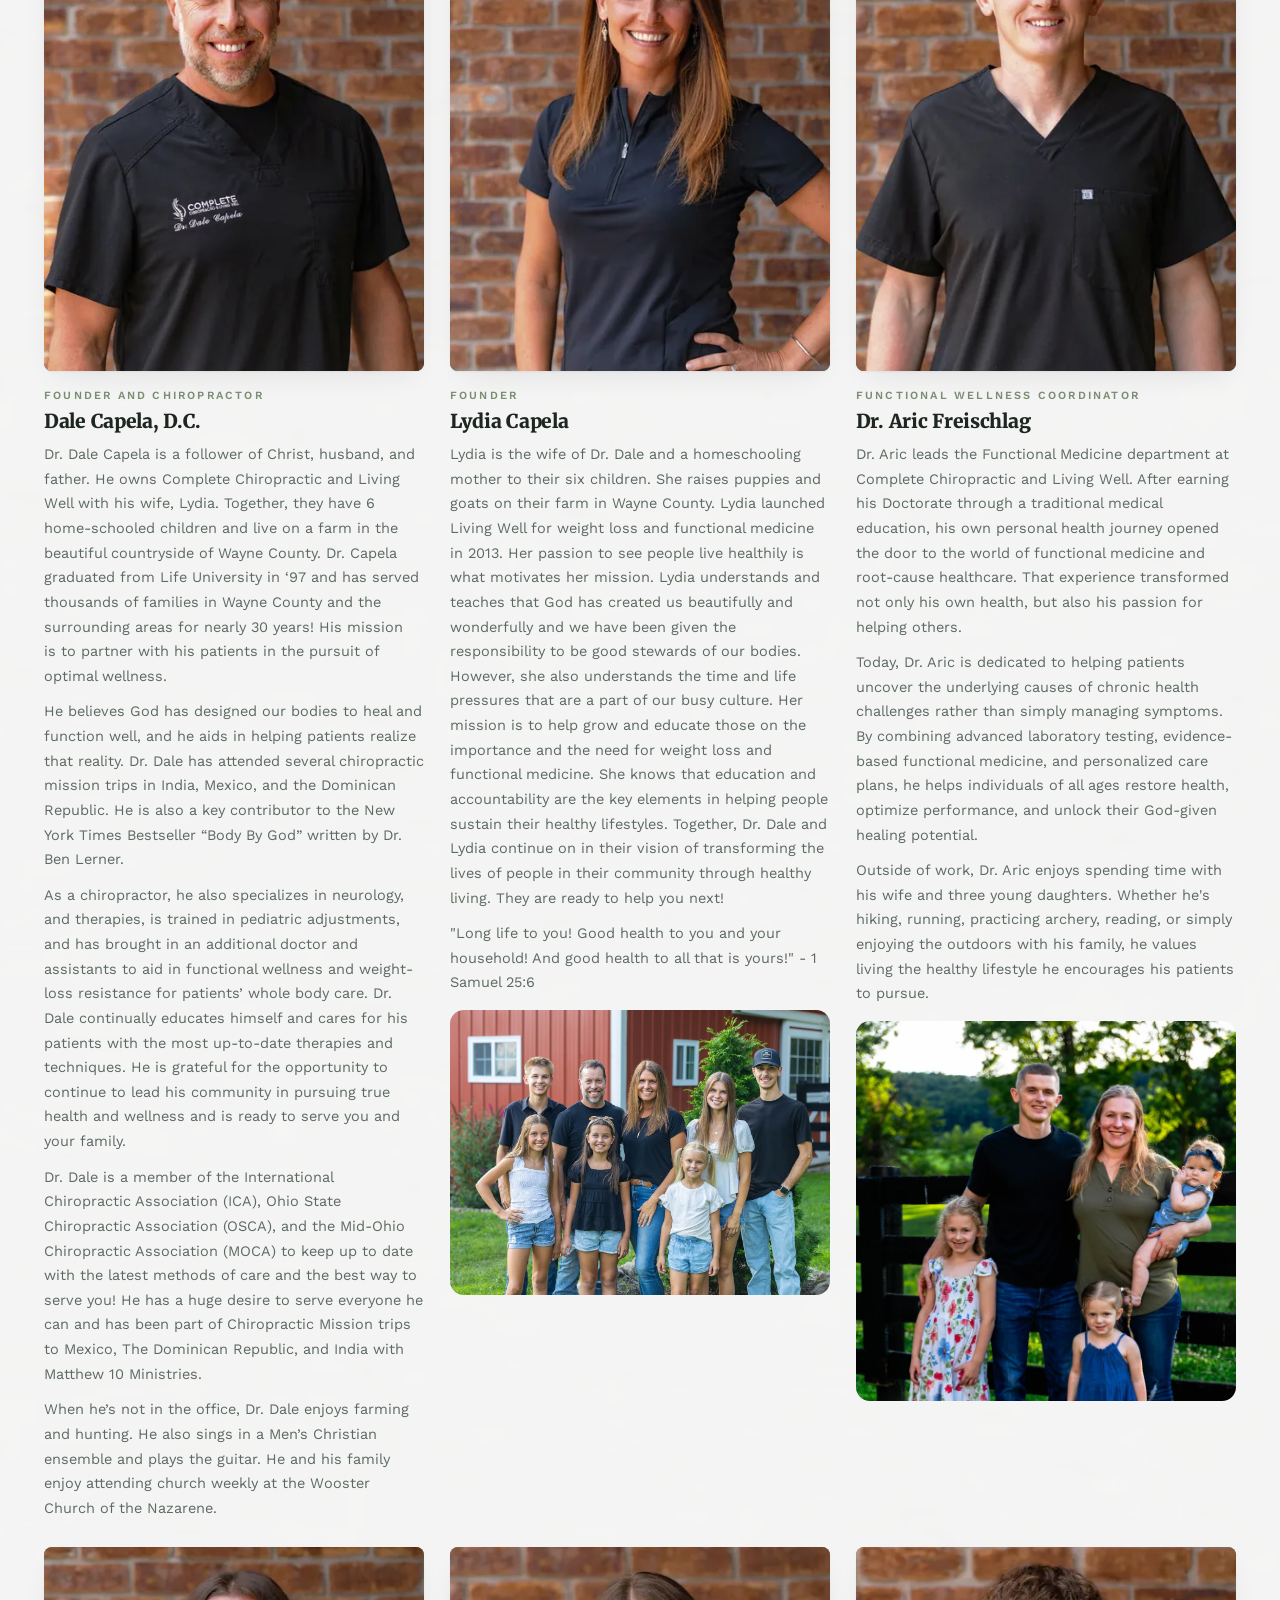
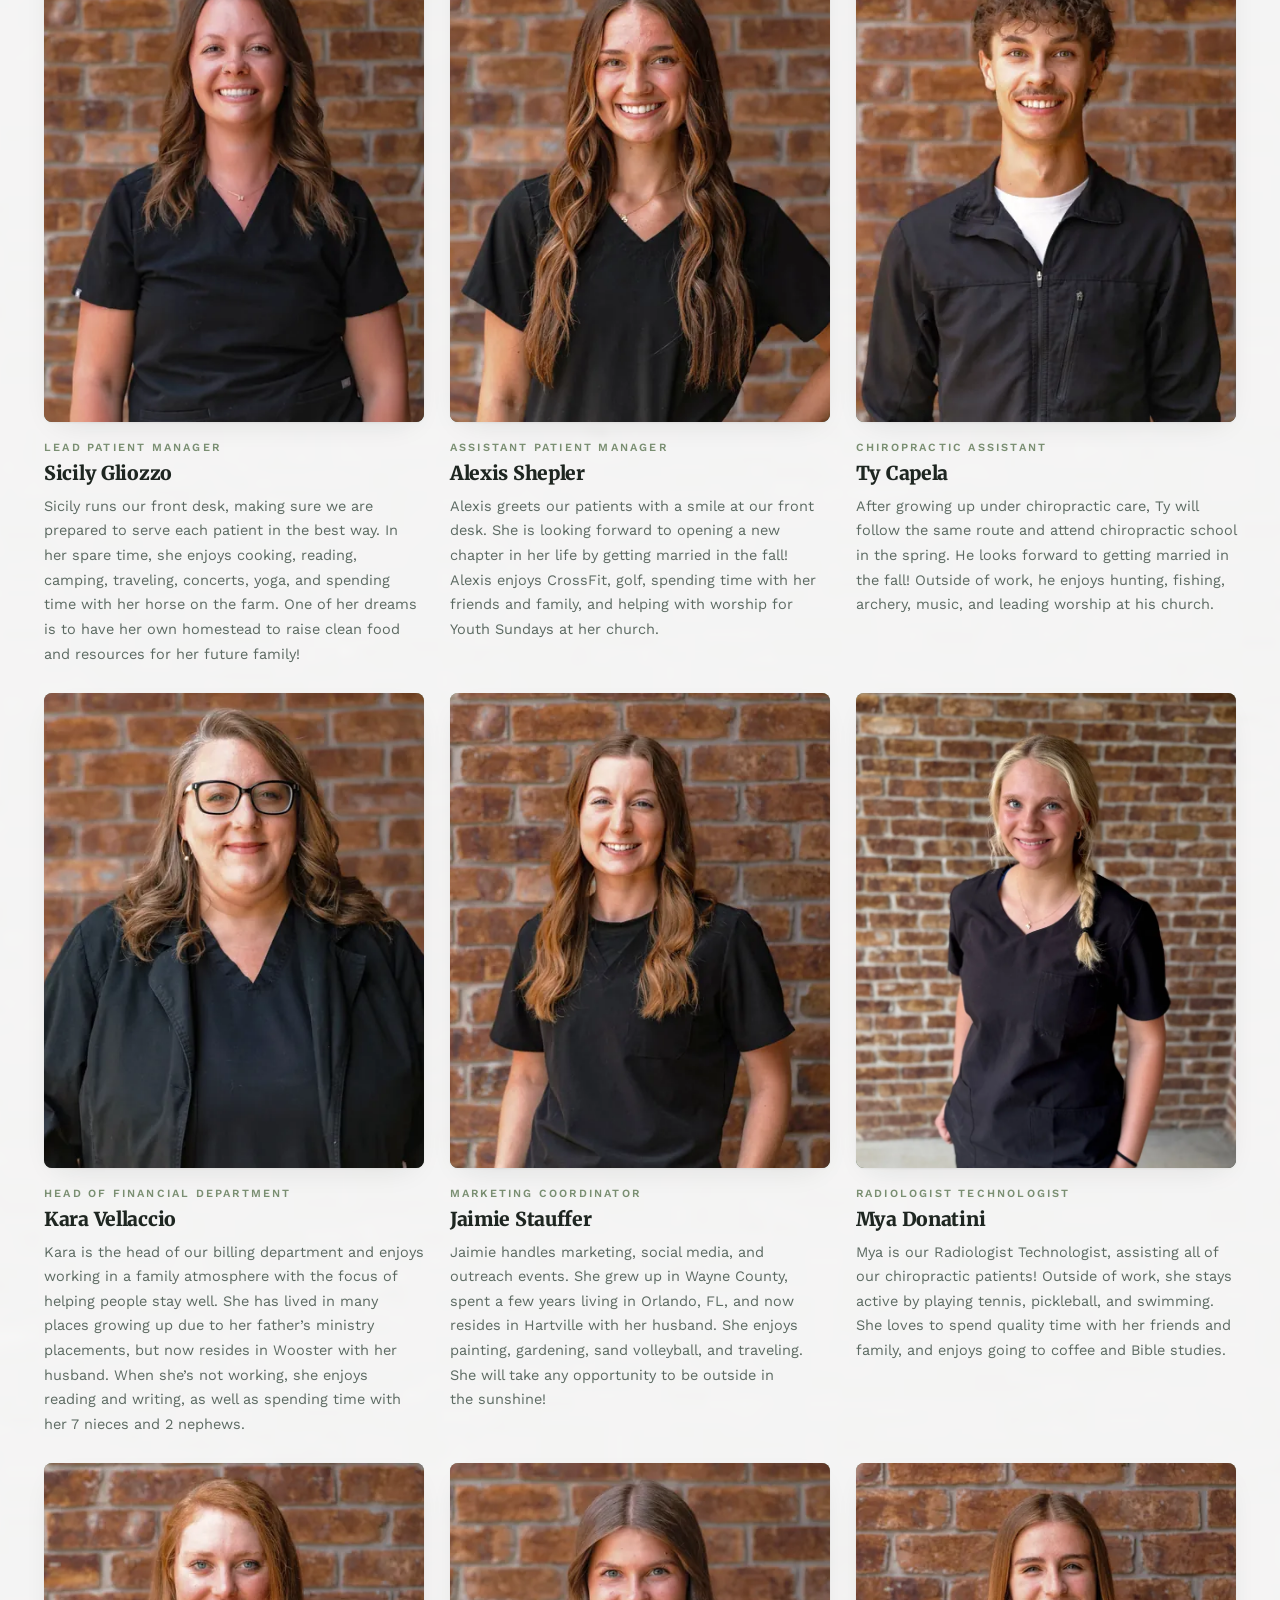
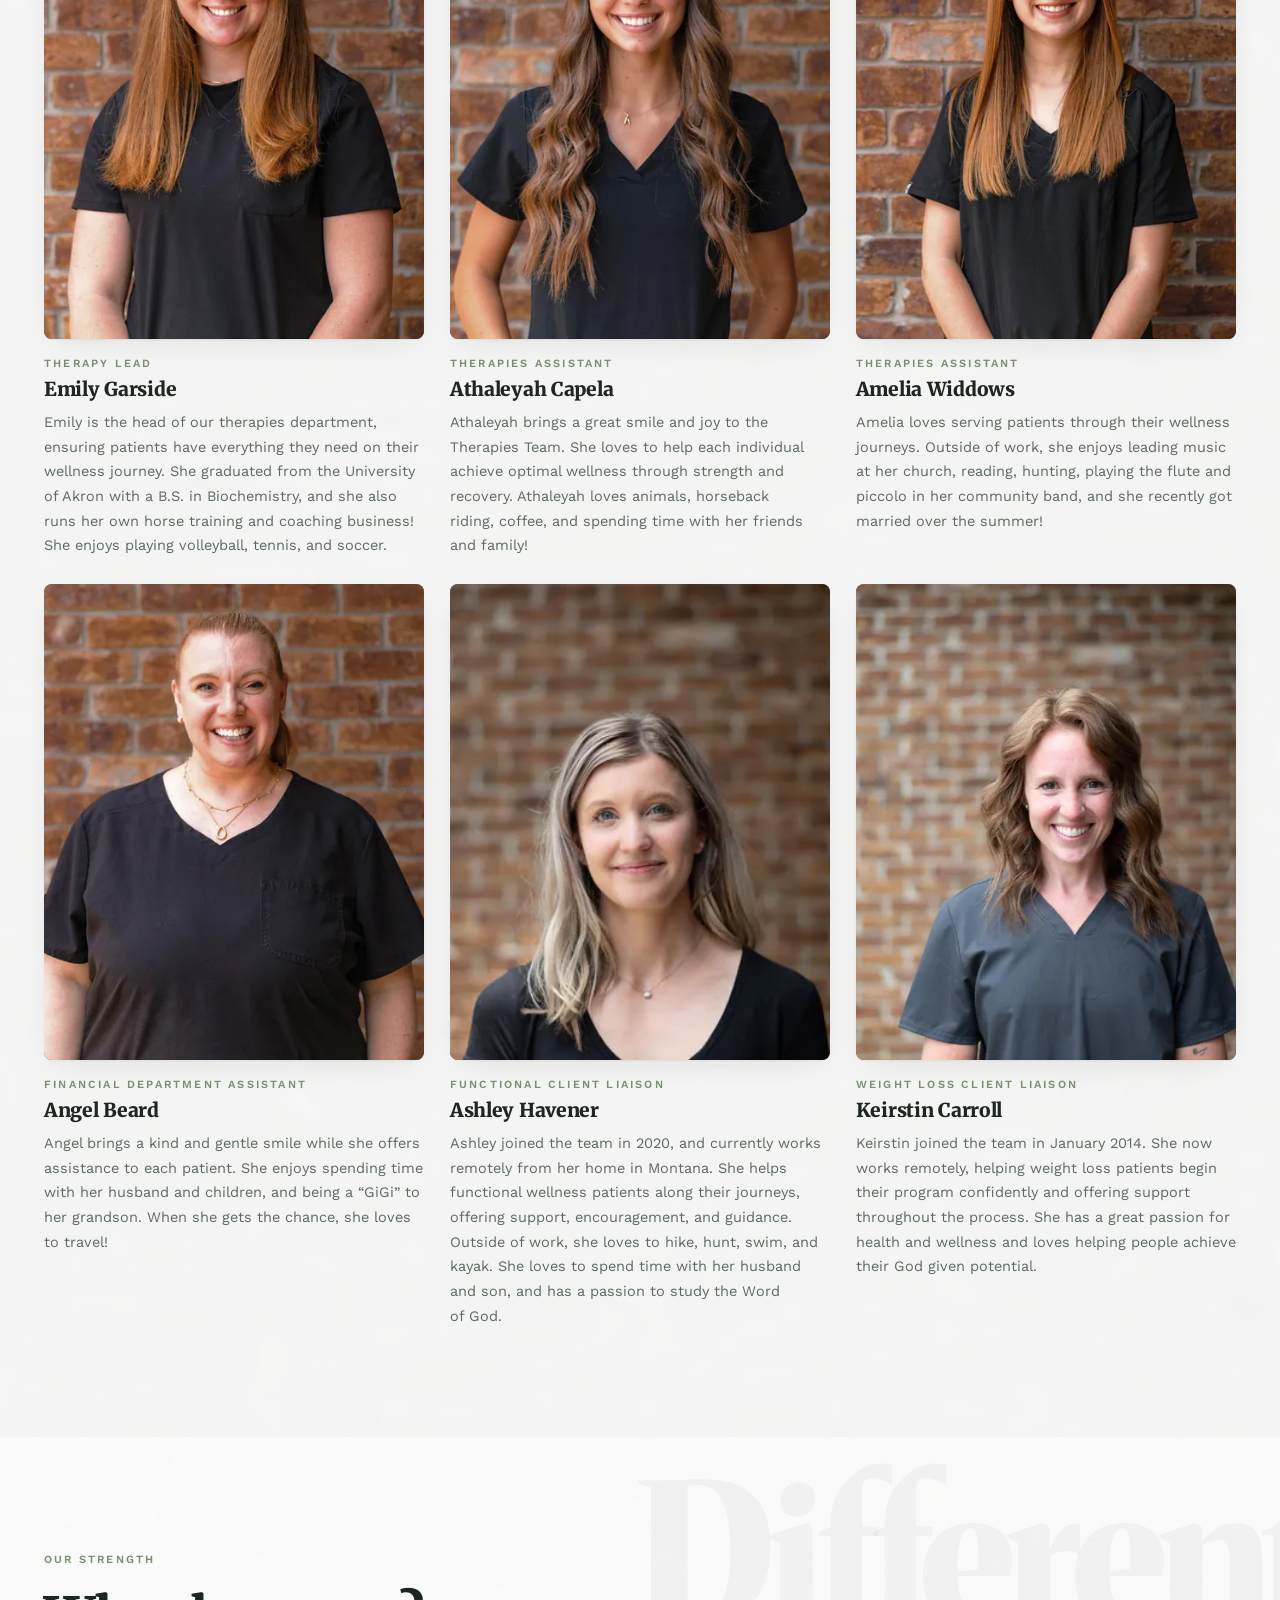
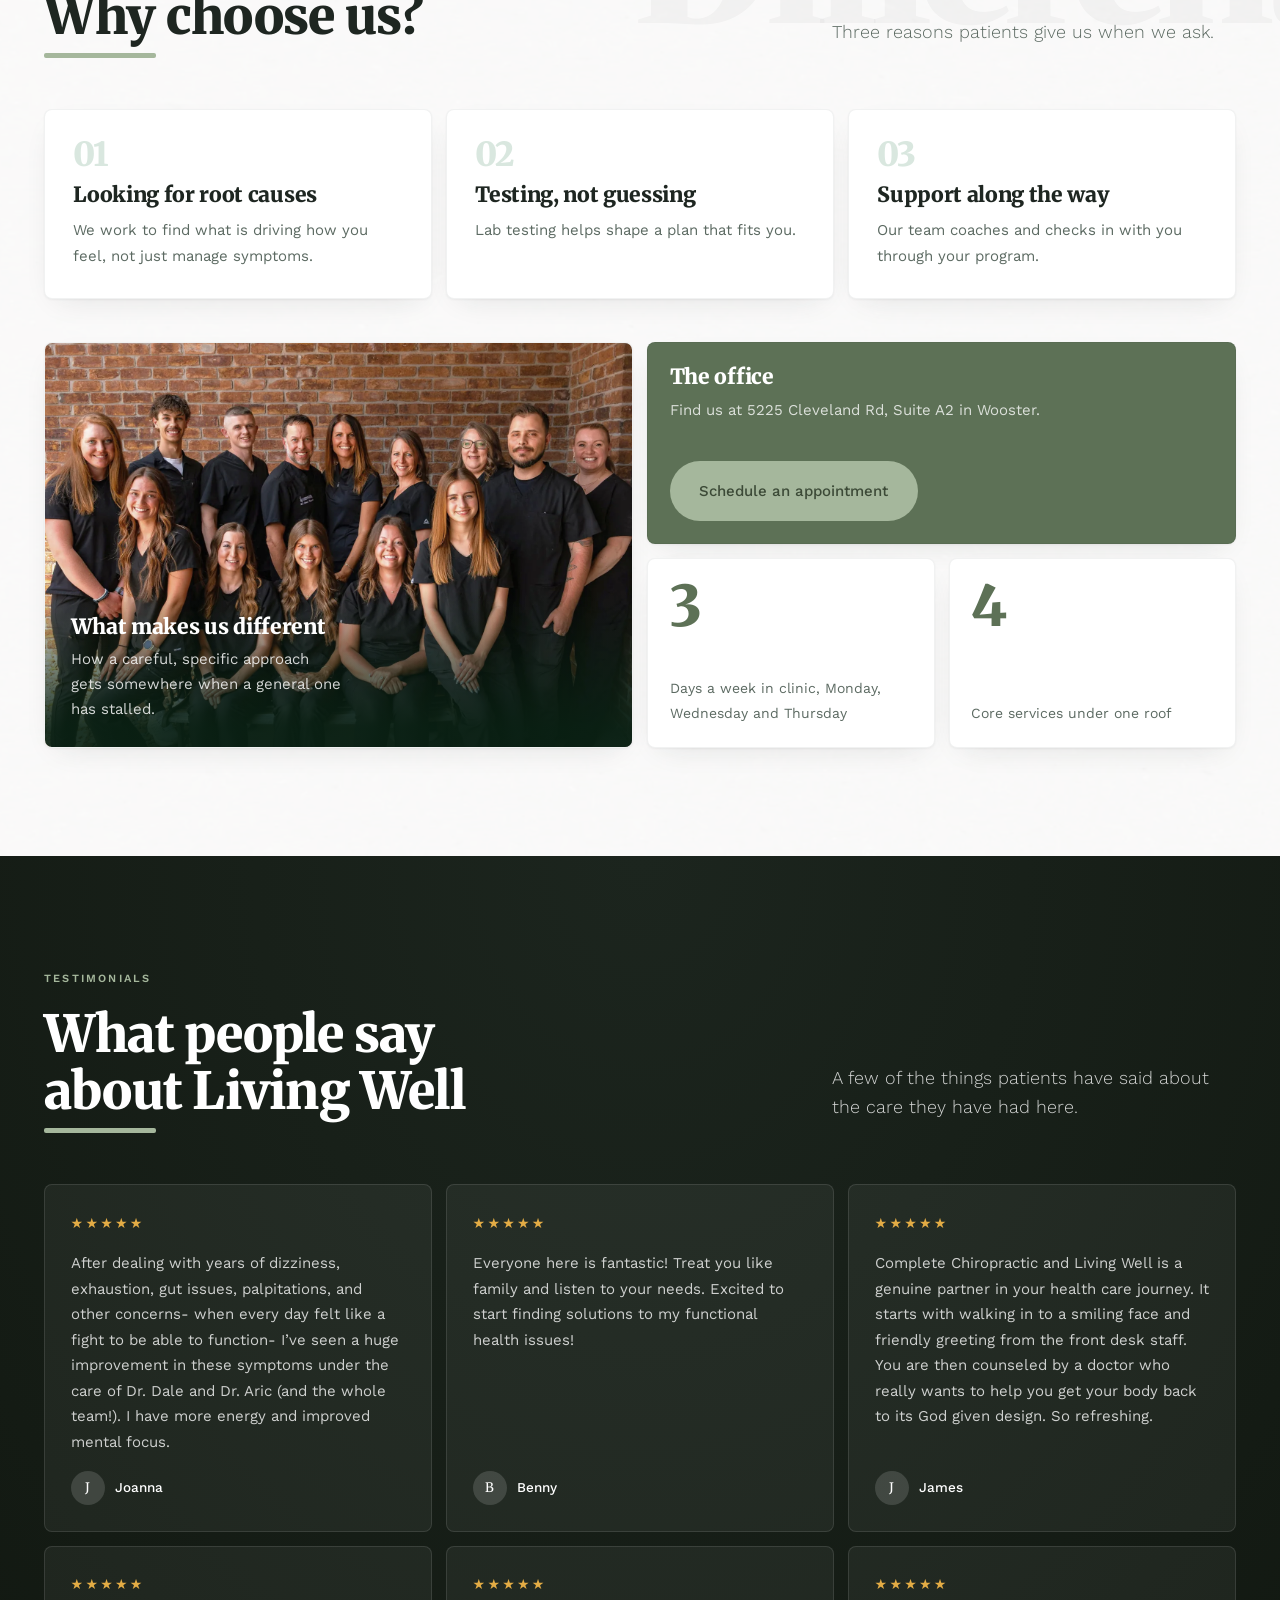
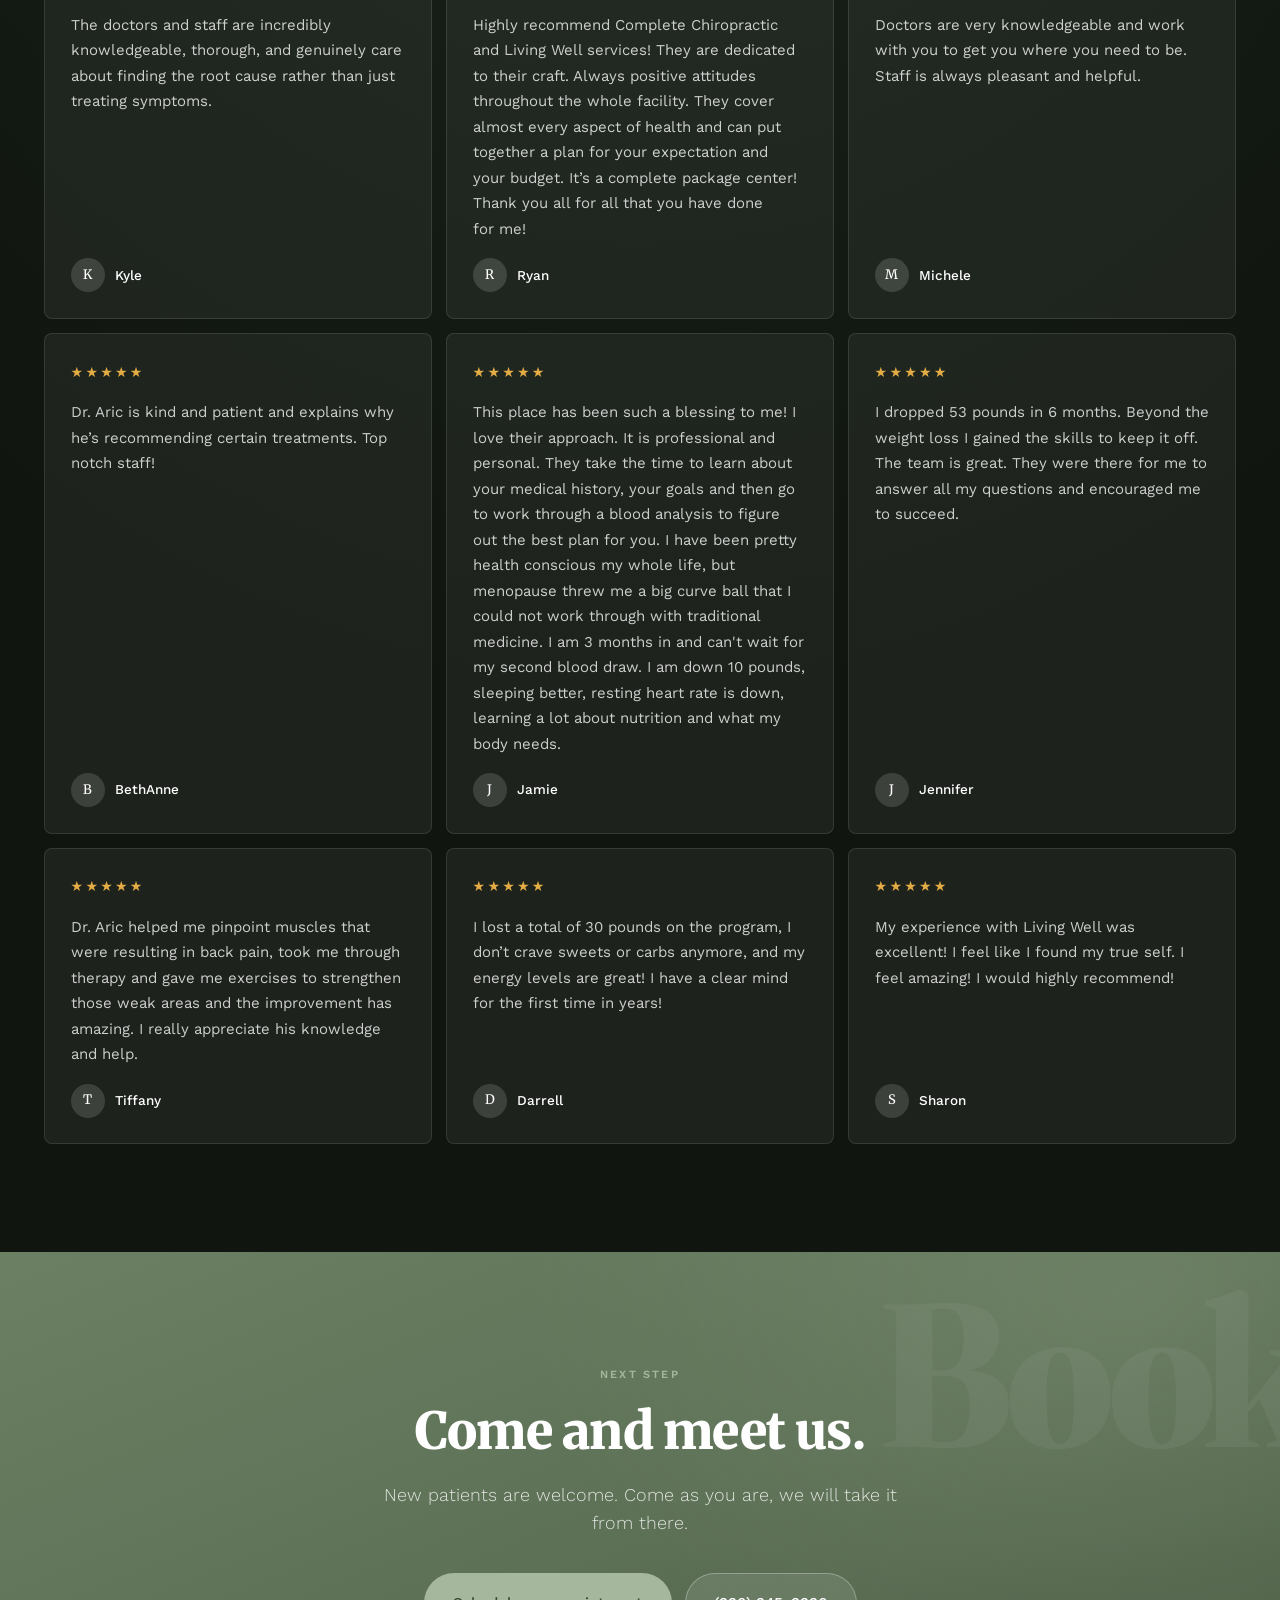
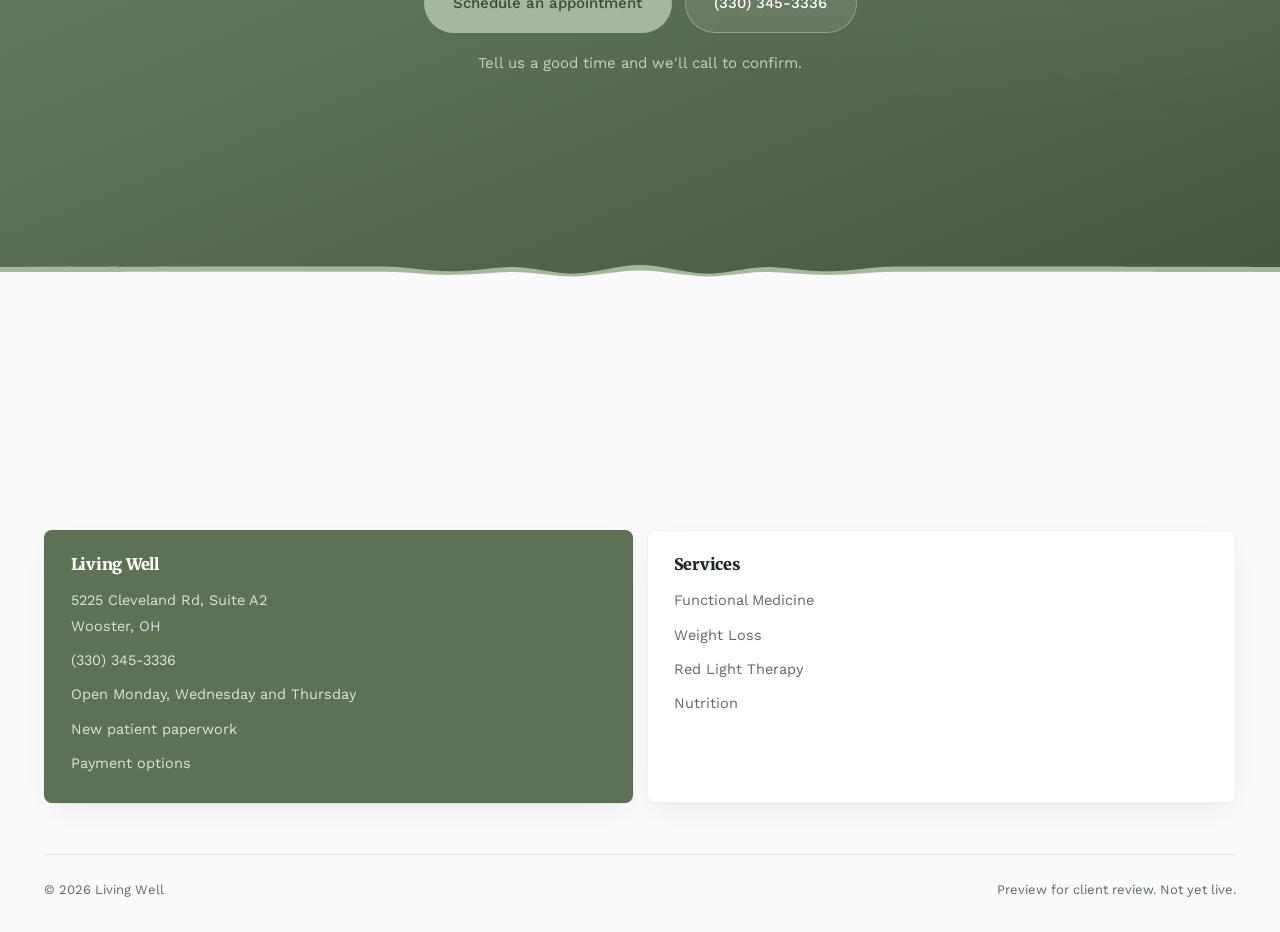
==== commit b50669c8: "Oct 6 preview: fix overlapping header; Who We Are dropdown with Payment Options; Cherry moved off Co" ====
--- a/capela-living-well-about.html
+++ b/capela-living-well-about.html
@@ -57,6 +57,7 @@
 .info__row .ic,summary::after{background-color:rgba(93,113,86,.1)}
 .cta__row .ic,.offer__inc li::before{background-color:rgba(165,183,156,.22)}
 </style>
+<link rel="stylesheet" href="le-nav.css">
 </head>
 <body>
 
@@ -77,7 +78,7 @@
     <div class="nav__inner">
       <a href="index.html" class="brand" aria-label="Living Well"><img class="brand__icon" src="assets/brand-spine-icon.webp" alt="" aria-hidden="true"> <span class="le-brandtxt">Living Well</span></a>
       <div class="nav__links">
-        <a href="index.html">Home</a><a href="capela-living-well-about.html" class="on">Who We Are</a><a href="capela-living-well-services.html">Services</a><a href="capela-living-well-contact.html">Contact</a>
+        <a href="index.html">Home</a><div class="nav__dd"><a href="capela-living-well-about.html" class="nav__dd-top on" aria-current="page">Who We Are</a><button type="button" class="nav__dd-btn" aria-expanded="false" aria-controls="dd-who" aria-label="Show the Who We Are menu"><svg width="12" height="12" viewBox="0 0 24 24" fill="none" stroke="currentColor" stroke-width="2.4" stroke-linecap="round" stroke-linejoin="round" aria-hidden="true"><path d="M6 9l6 6 6-6"/></svg></button><div class="nav__dd-menu" id="dd-who"><a href="capela-living-well-about.html" class="on">Meet the Team</a><a href="capela-living-well-payment-options.html">Payment Options</a></div></div><a href="capela-living-well-services.html">Services</a><a href="capela-living-well-contact.html">Contact</a>
       </div>
       <div class="nav__cta">
         <a href="capela-living-well-special.html" class="btn btn-lite">Schedule an appointment</a>
@@ -360,7 +361,7 @@
   <div class="wrap">
     <div class="foot__megawrap"><h2 class="foot__mega" id="mega">Contact <em>Us</em></h2></div>
     <div class="foot__cards foot__cards--two">
-      <div class="card fc fc--g reveal" style="--d:0"><h3>Living Well</h3><ul><li>5225 Cleveland Rd, Suite A2<br>Wooster, OH</li><li><a href="tel:3303453336">(330) 345-3336</a></li><li>Open Monday, Wednesday and Thursday</li><li><a href="capela-living-well-new-patient-paperwork.html">New patient paperwork</a></li></ul></div>
+      <div class="card fc fc--g reveal" style="--d:0"><h3>Living Well</h3><ul><li>5225 Cleveland Rd, Suite A2<br>Wooster, OH</li><li><a href="tel:3303453336">(330) 345-3336</a></li><li>Open Monday, Wednesday and Thursday</li><li><a href="capela-living-well-new-patient-paperwork.html">New patient paperwork</a></li><li><a href="capela-living-well-payment-options.html">Payment options</a></li></ul></div>
       <div class="card fc reveal" style="--d:1"><h3>Services</h3><ul><li><a href="capela-living-well-service-functional-medicine.html">Functional Medicine</a></li><li><a href="capela-living-well-service-weight-loss.html">Weight Loss</a></li><li><a href="capela-living-well-service-red-light-therapy.html">Red Light Therapy</a></li><li><a href="capela-living-well-service-nutrition.html">Nutrition</a></li><li></li></ul></div>
 
     </div>
--- a/le-nav.css
+++ b/le-nav.css
@@ -0,0 +1,48 @@
+/* ============================================================
+   le-nav.css - header layout + "Who We Are" dropdown.
+   Preview only, added 2026-10-06. sage.css stays byte-identical
+   to the mockup; every header fix lives here instead.
+   ============================================================ */
+
+/* 1. The fixed nav sits BELOW the utility bar, never under it.
+      --util-h is measured by sage.js (the bar wraps on some widths);
+      44px is the bar's normal height and the no-JS fallback.
+      Living Well's solid nav used top:0, which put the whole nav
+      underneath the green utility bar. */
+:root{--util-h:44px}
+.nav,.nav.nav--solid{top:var(--util-h)}
+.nav.is-stuck,.nav.nav--solid.is-stuck{top:0}
+
+/* Keep the utility bar on one line on tablets so the nav keeps its place. */
+@media (max-width:1080px){ .util .hide-s{display:none} }
+
+/* 2. Burger hugs the right edge once the links collapse. */
+@media (max-width:1080px){ .nav__cta{margin-left:auto} }
+.brand{min-width:0}
+.brand .le-brandtxt{overflow:hidden;text-overflow:ellipsis}
+
+/* 3. Desktop dropdown */
+.nav__dd{position:relative;display:flex;align-items:center}
+.nav__dd::after{content:"";position:absolute;left:0;right:0;top:100%;height:14px}
+.nav__links .nav__dd-top{padding-right:.3em}
+.nav__dd-btn{display:grid;place-items:center;width:26px;height:30px;margin-left:-2px;padding:0;border:0;border-radius:var(--r-pill);background:none;color:rgba(255,255,255,.92);cursor:pointer;transition:transform .25s var(--ease),background .25s var(--ease)}
+.nav__dd-btn:hover,.nav__dd-btn:focus-visible{background:rgba(255,255,255,.16)}
+.nav.is-stuck .nav__dd-btn,.nav.nav--solid .nav__dd-btn{color:var(--ink-soft)}
+.nav.is-stuck .nav__dd-btn:hover,.nav.nav--solid .nav__dd-btn:hover{background:rgba(0,0,0,.05)}
+.nav__dd-btn svg{transition:transform .25s var(--ease)}
+.nav__dd:hover .nav__dd-btn svg,.nav__dd.is-open .nav__dd-btn svg{transform:rotate(180deg)}
+.nav__dd-menu{position:absolute;top:calc(100% + 10px);left:0;min-width:220px;padding:8px;display:flex;flex-direction:column;gap:2px;background:#fff;border:1px solid var(--stroke);border-radius:16px;box-shadow:var(--shadow-2);opacity:0;visibility:hidden;transform:translateY(6px);transition:opacity .2s var(--ease),transform .2s var(--ease),visibility .2s;z-index:5}
+.nav__dd:hover .nav__dd-menu,.nav__dd:focus-within .nav__dd-menu,.nav__dd.is-open .nav__dd-menu{opacity:1;visibility:visible;transform:none}
+#nav .nav__dd-menu a{display:block;padding:.7em 1em;font-size:15px;font-weight:500;color:var(--ink);background:none;border-radius:10px;white-space:nowrap}
+#nav .nav__dd-menu a:hover,#nav .nav__dd-menu a:focus-visible{background:rgba(0,0,0,.05);color:var(--g-band)}
+#nav .nav__dd-menu a.on{background:rgba(0,0,0,.06);color:var(--g-band)}
+
+/* 4. Mobile panel: the nav stays clickable above the open panel (the burger
+      becomes the close button) and reads dark on the white sheet. */
+body.nav-open .nav{z-index:130;top:0;background:rgba(255,255,255,.98);box-shadow:none}
+body.nav-open .nav .brand{color:var(--ink)}
+body.nav-open .nav .nav__burger{border-color:var(--stroke);background:#fff;color:var(--ink)}
+.nav__panel-inner{padding-top:calc(env(safe-area-inset-top,0px) + var(--nav-h,72px) + 8px)}
+.nav__panel-inner a.nav__panel-sub{position:relative;margin-left:1.1em;padding-left:1.3em;font-size:16px;color:var(--ink-soft)}
+.nav__panel-inner a.nav__panel-sub::before{content:"";position:absolute;left:.3em;top:50%;width:.55em;height:1px;background:currentColor;opacity:.5}
+.nav__panel-inner a.on{background:rgba(0,0,0,.05);color:var(--g-band)}
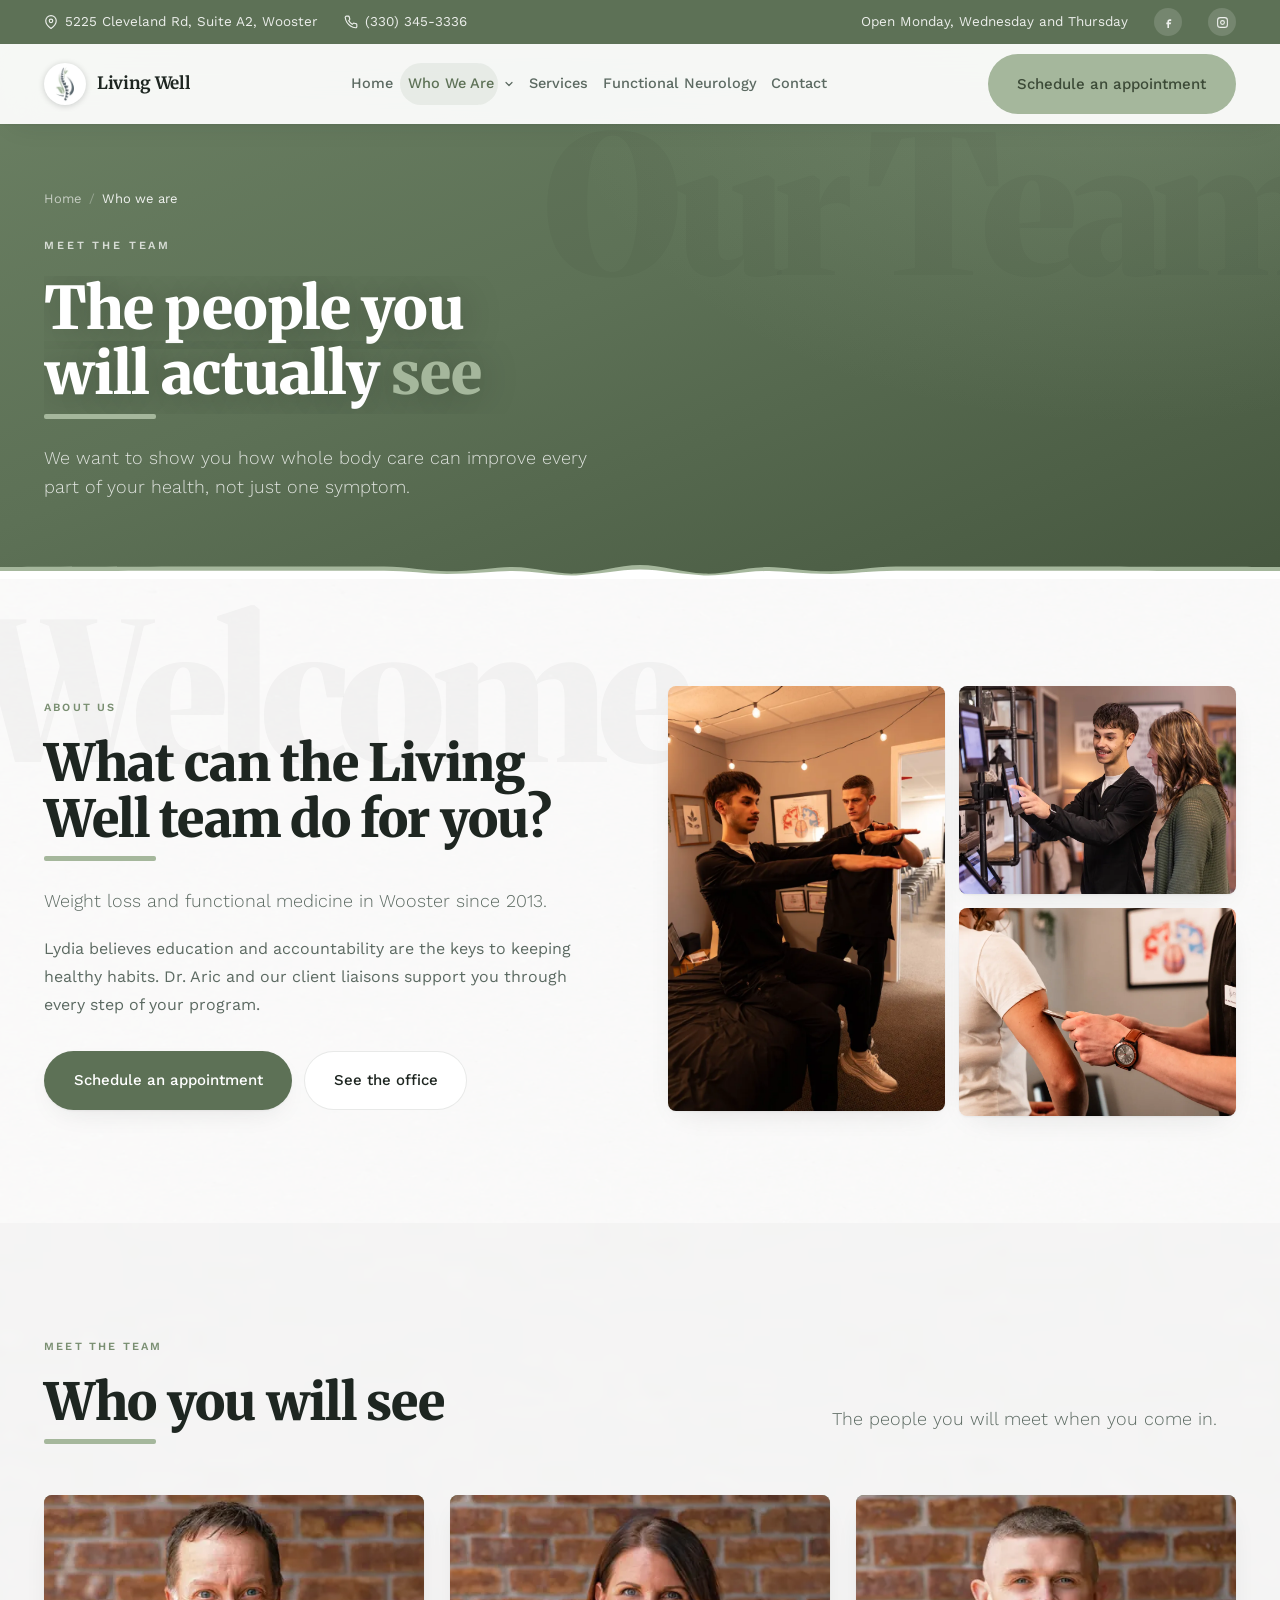
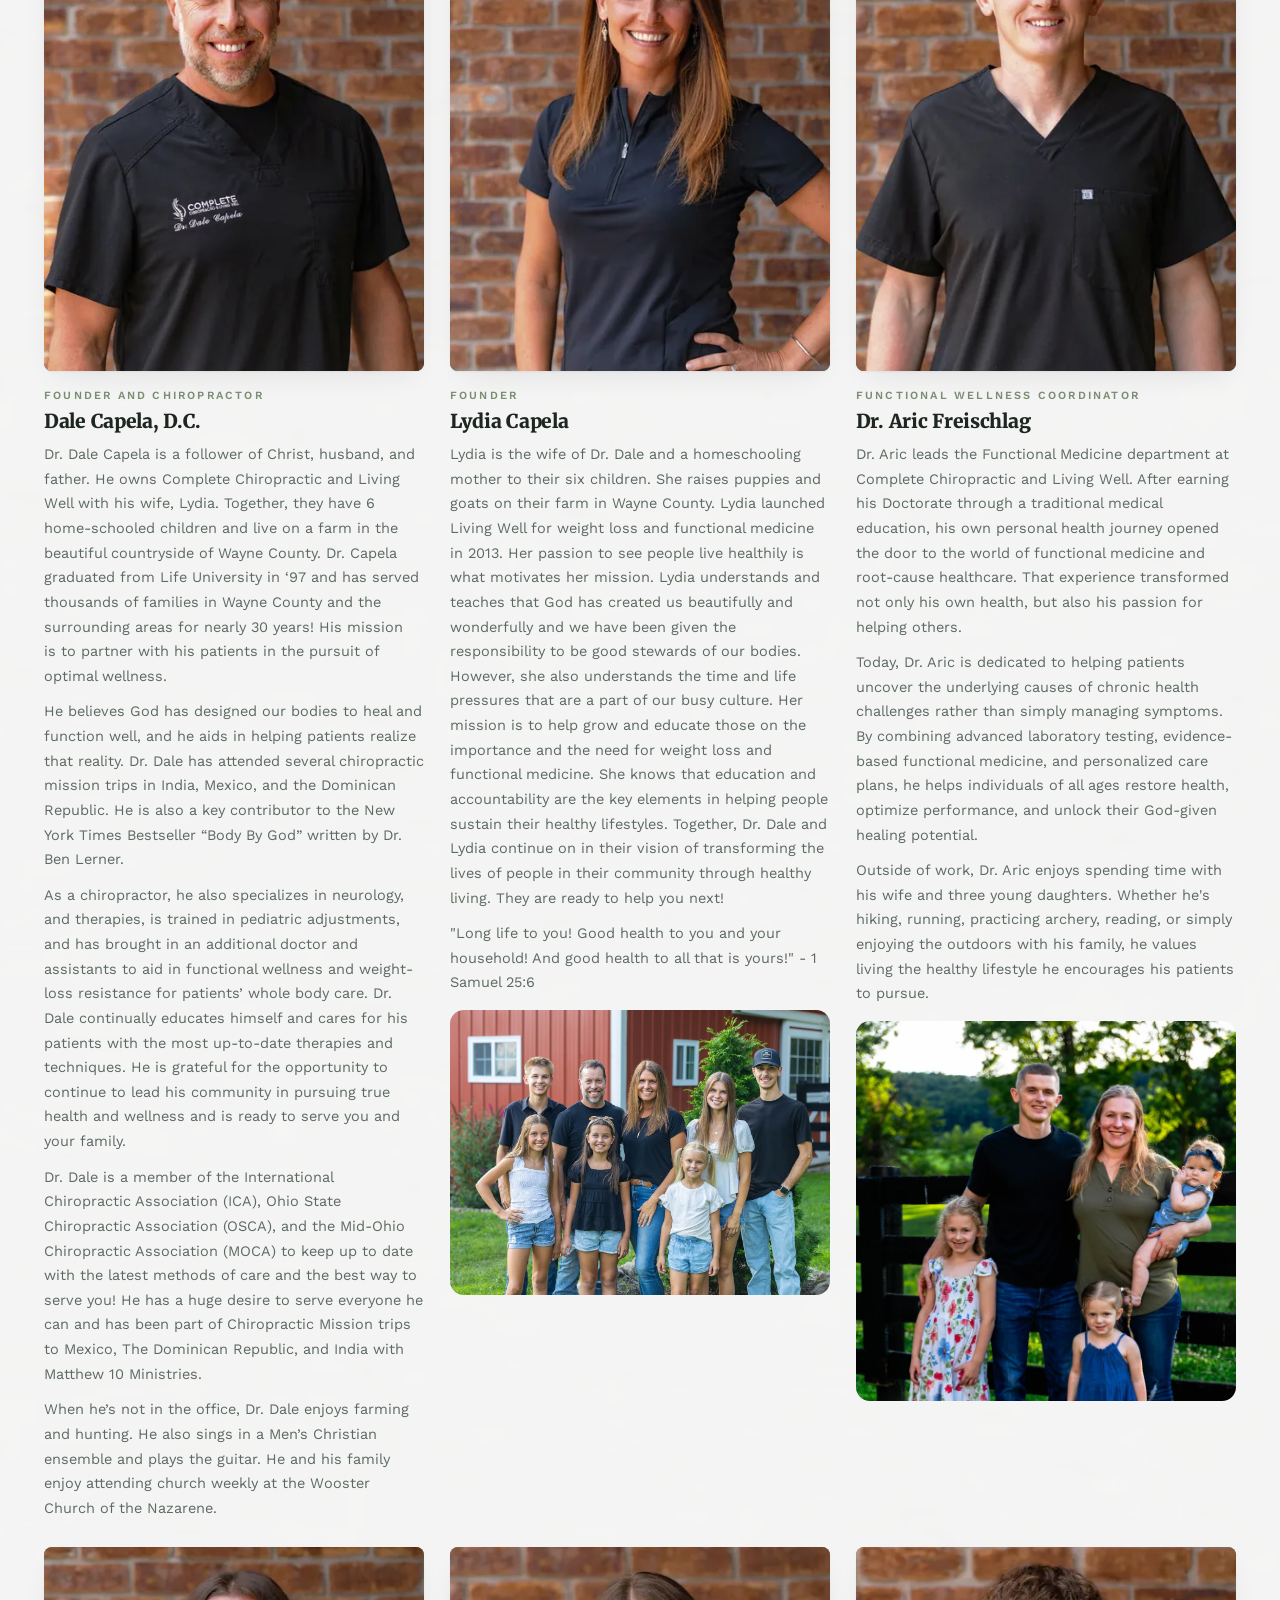
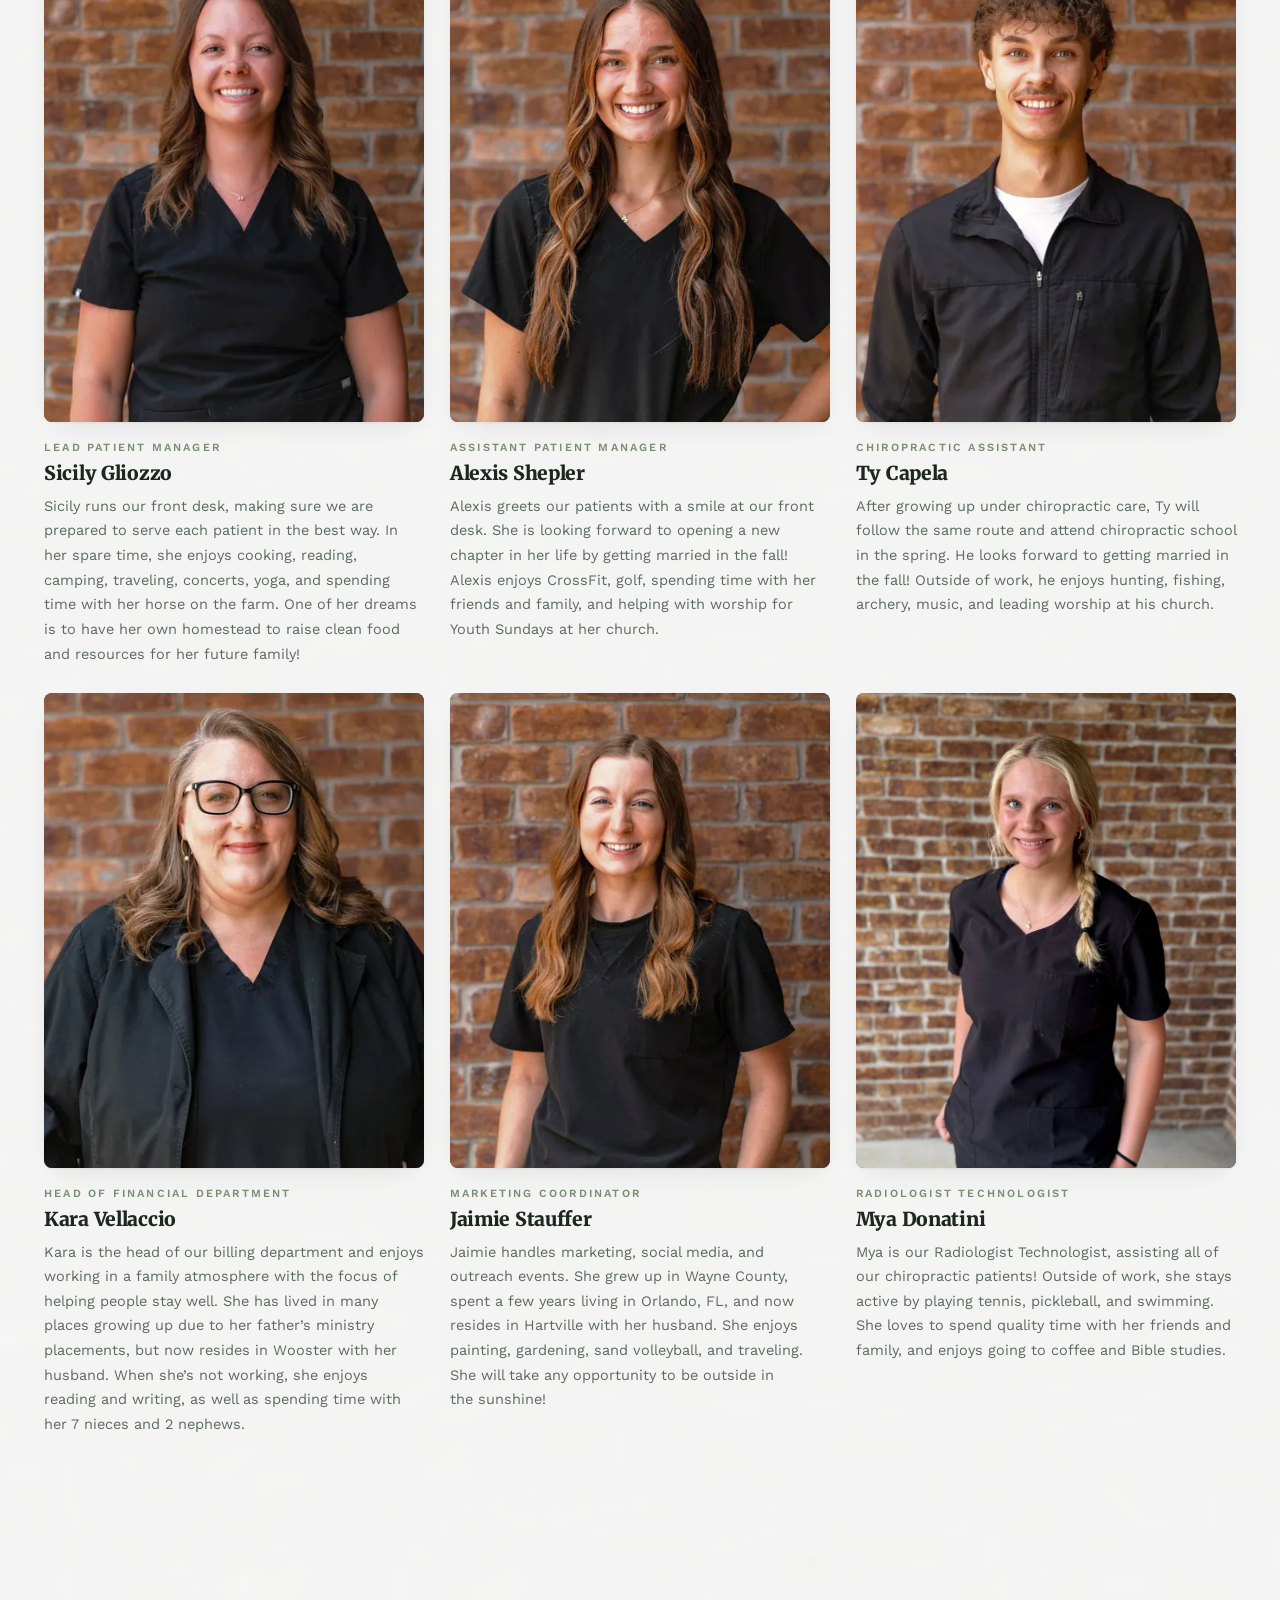
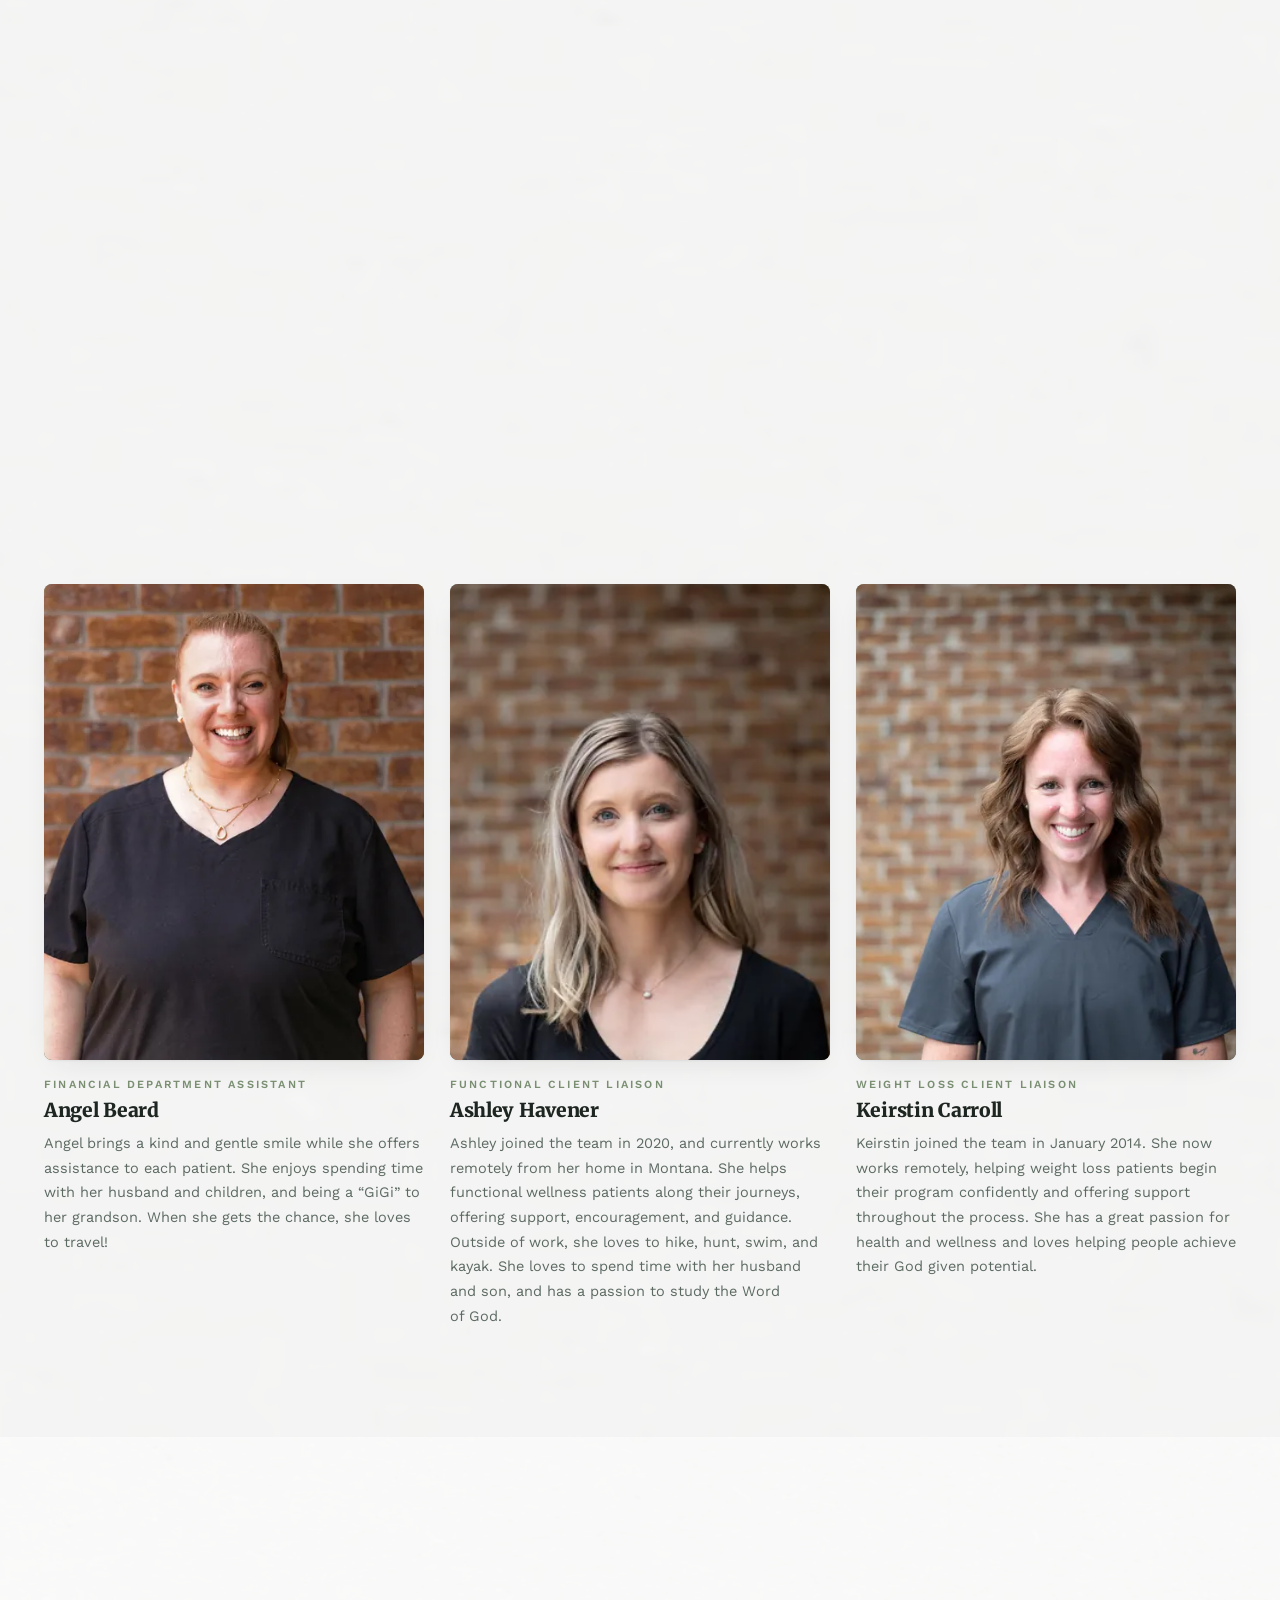
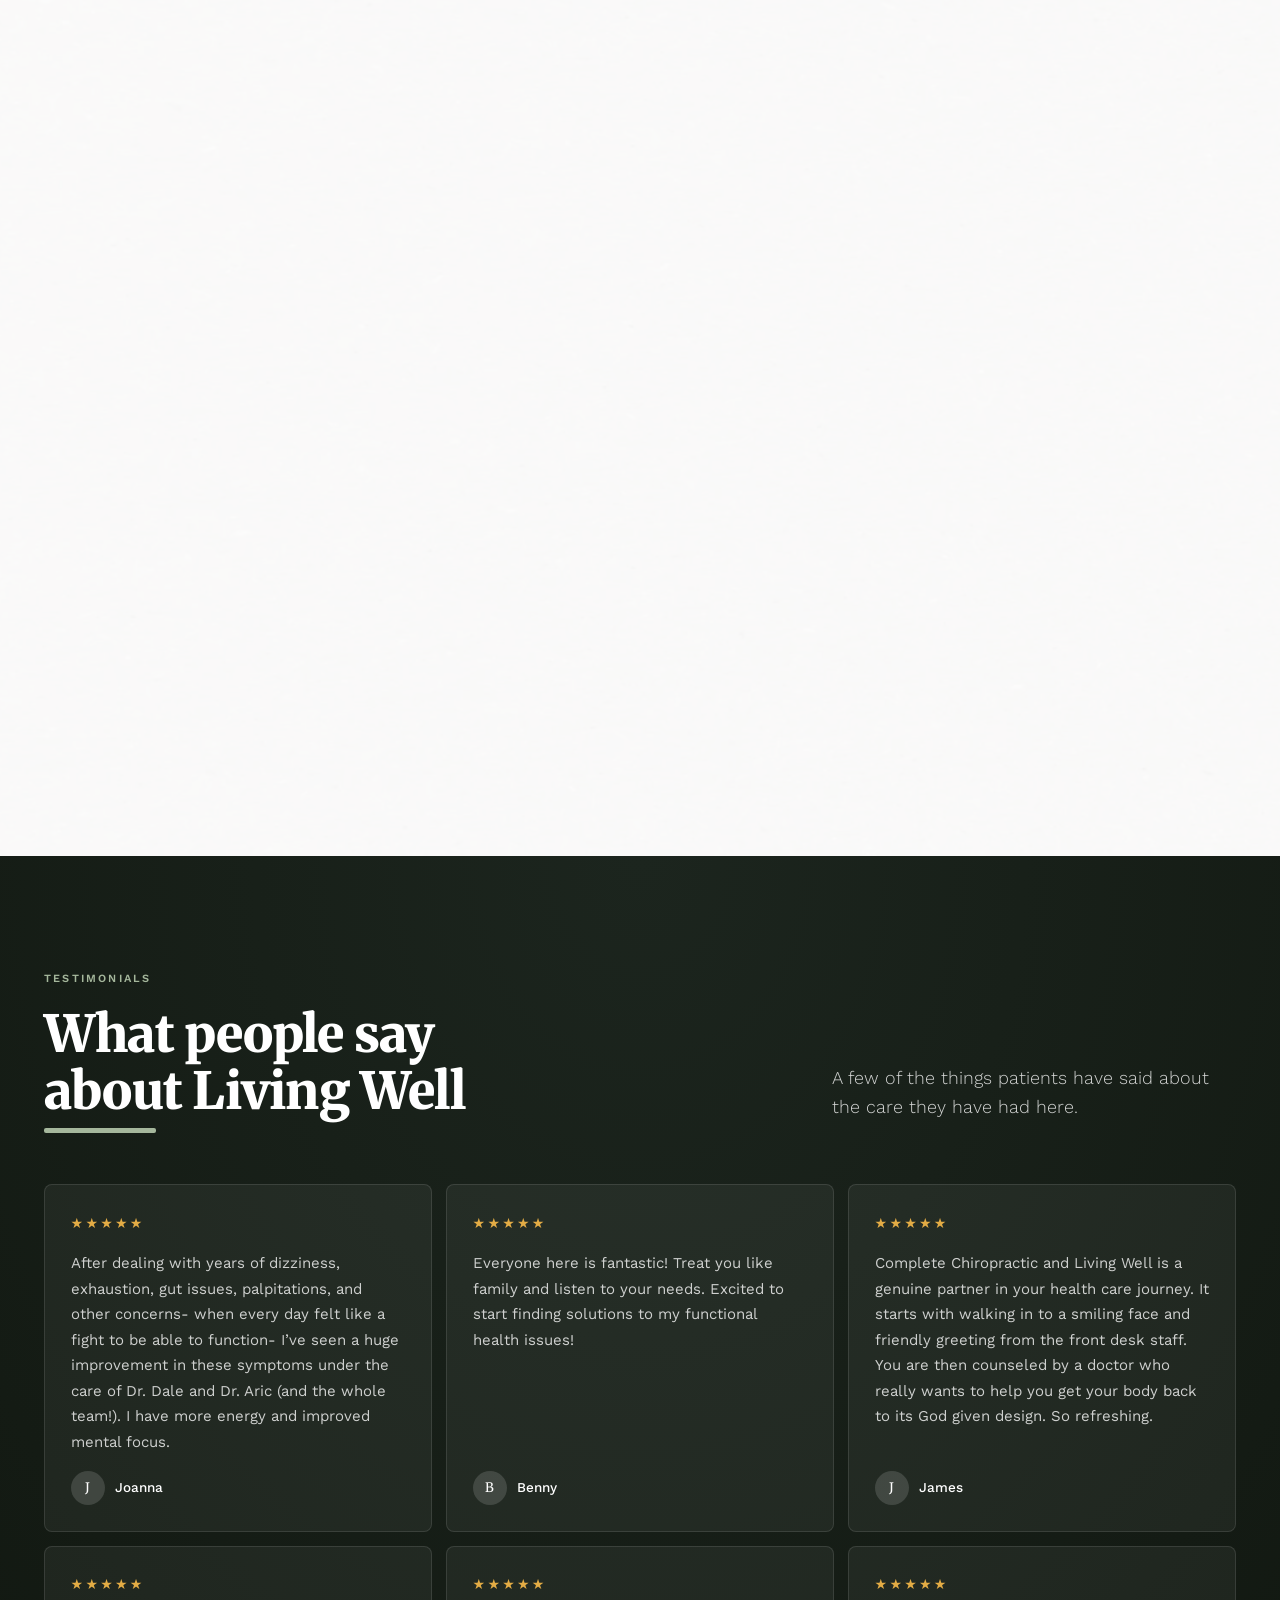
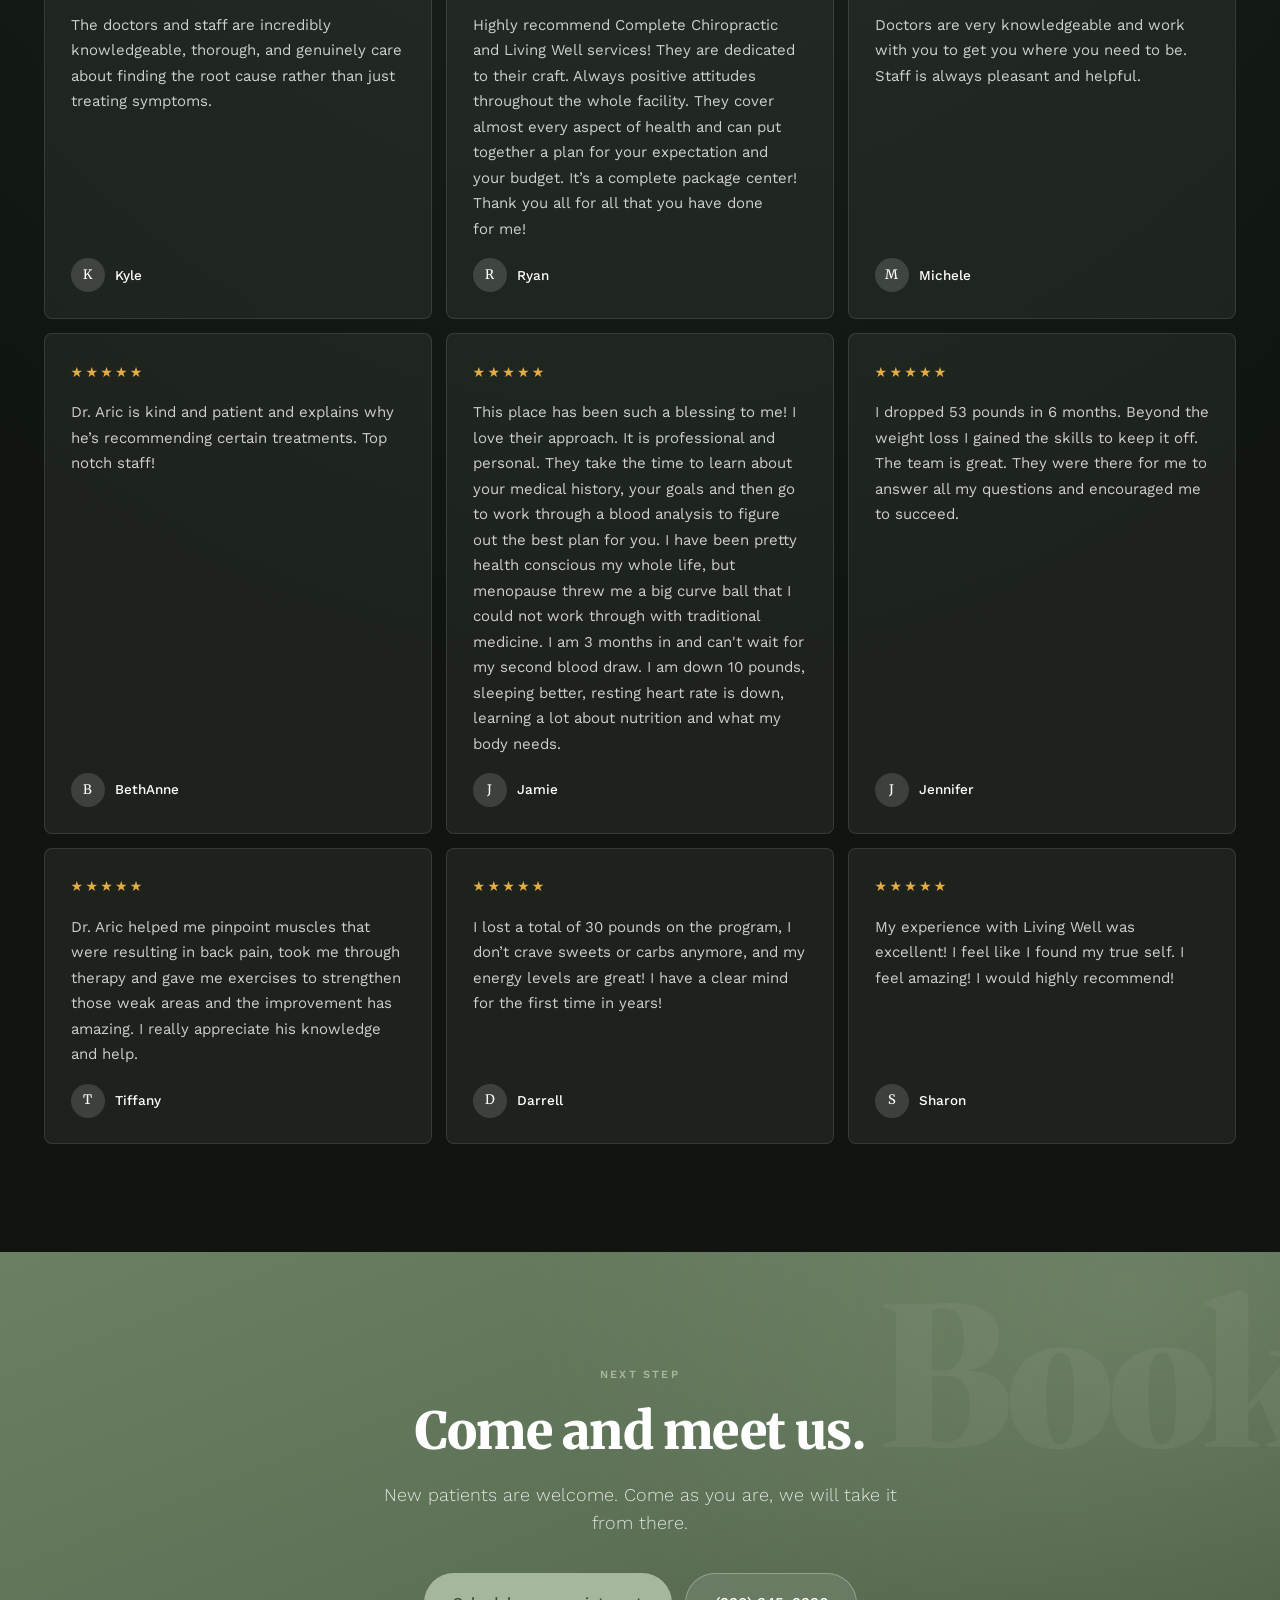
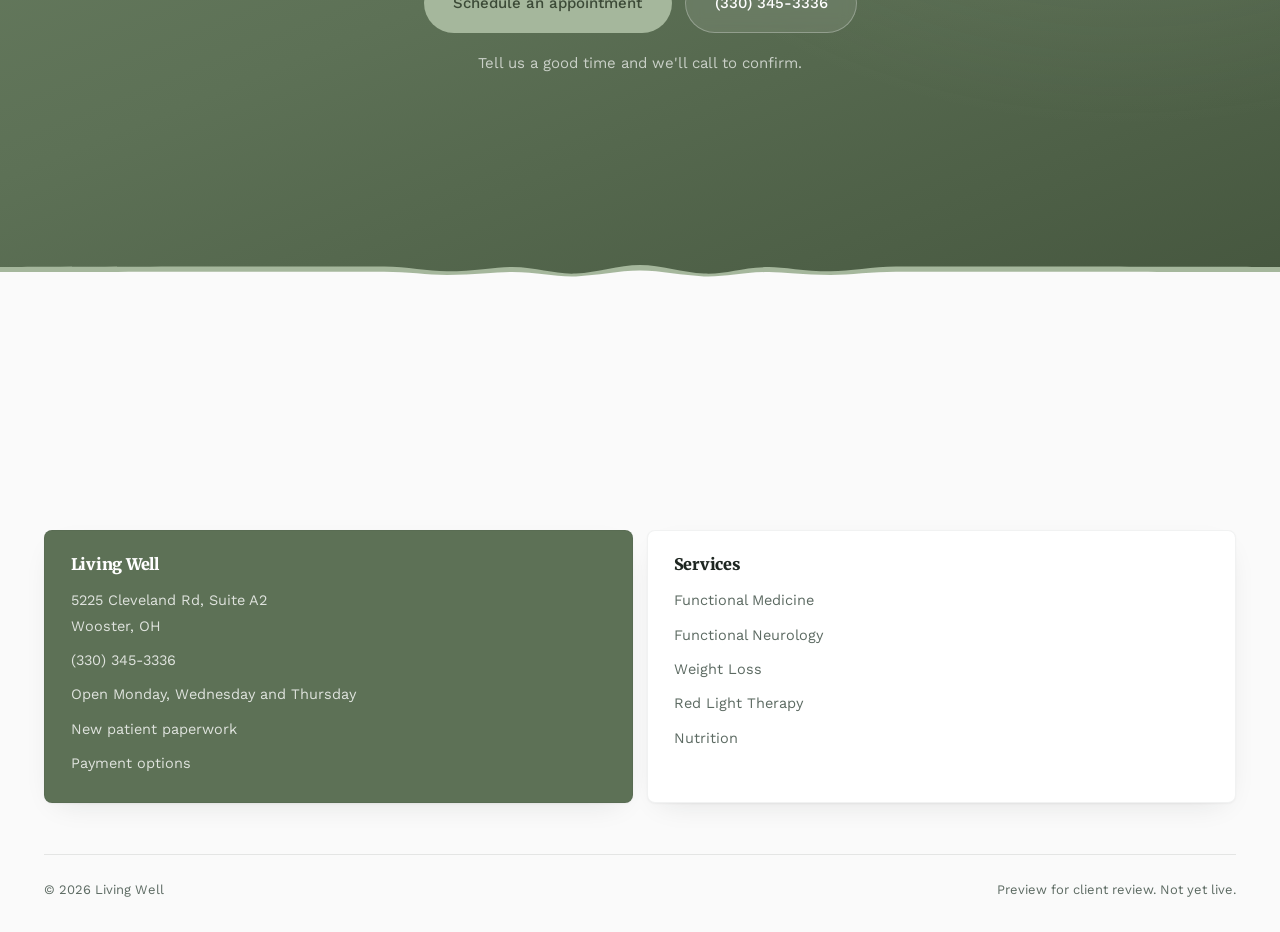
==== commit c175352f: "Oct 6 preview (Jaimie): Functional Neurology page, top nav item, home hero + first service card; DOB" ====
--- a/capela-living-well-about.html
+++ b/capela-living-well-about.html
@@ -78,7 +78,7 @@
     <div class="nav__inner">
       <a href="index.html" class="brand" aria-label="Living Well"><img class="brand__icon" src="assets/brand-spine-icon.webp" alt="" aria-hidden="true"> <span class="le-brandtxt">Living Well</span></a>
       <div class="nav__links">
-        <a href="index.html">Home</a><div class="nav__dd"><a href="capela-living-well-about.html" class="nav__dd-top on" aria-current="page">Who We Are</a><button type="button" class="nav__dd-btn" aria-expanded="false" aria-controls="dd-who" aria-label="Show the Who We Are menu"><svg width="12" height="12" viewBox="0 0 24 24" fill="none" stroke="currentColor" stroke-width="2.4" stroke-linecap="round" stroke-linejoin="round" aria-hidden="true"><path d="M6 9l6 6 6-6"/></svg></button><div class="nav__dd-menu" id="dd-who"><a href="capela-living-well-about.html" class="on">Meet the Team</a><a href="capela-living-well-payment-options.html">Payment Options</a></div></div><a href="capela-living-well-services.html">Services</a><a href="capela-living-well-contact.html">Contact</a>
+        <a href="index.html">Home</a><div class="nav__dd"><a href="capela-living-well-about.html" class="nav__dd-top on" aria-current="page">Who We Are</a><button type="button" class="nav__dd-btn" aria-expanded="false" aria-controls="dd-who" aria-label="Show the Who We Are menu"><svg width="12" height="12" viewBox="0 0 24 24" fill="none" stroke="currentColor" stroke-width="2.4" stroke-linecap="round" stroke-linejoin="round" aria-hidden="true"><path d="M6 9l6 6 6-6"/></svg></button><div class="nav__dd-menu" id="dd-who"><a href="capela-living-well-about.html" class="on">Meet the Team</a><a href="capela-living-well-payment-options.html">Payment Options</a></div></div><a href="capela-living-well-services.html">Services</a><a href="capela-living-well-service-functional-neurology.html">Functional Neurology</a><a href="capela-living-well-contact.html">Contact</a>
       </div>
       <div class="nav__cta">
         <a href="capela-living-well-special.html" class="btn btn-lite">Schedule an appointment</a>
@@ -362,7 +362,7 @@
     <div class="foot__megawrap"><h2 class="foot__mega" id="mega">Contact <em>Us</em></h2></div>
     <div class="foot__cards foot__cards--two">
       <div class="card fc fc--g reveal" style="--d:0"><h3>Living Well</h3><ul><li>5225 Cleveland Rd, Suite A2<br>Wooster, OH</li><li><a href="tel:3303453336">(330) 345-3336</a></li><li>Open Monday, Wednesday and Thursday</li><li><a href="capela-living-well-new-patient-paperwork.html">New patient paperwork</a></li><li><a href="capela-living-well-payment-options.html">Payment options</a></li></ul></div>
-      <div class="card fc reveal" style="--d:1"><h3>Services</h3><ul><li><a href="capela-living-well-service-functional-medicine.html">Functional Medicine</a></li><li><a href="capela-living-well-service-weight-loss.html">Weight Loss</a></li><li><a href="capela-living-well-service-red-light-therapy.html">Red Light Therapy</a></li><li><a href="capela-living-well-service-nutrition.html">Nutrition</a></li><li></li></ul></div>
+      <div class="card fc reveal" style="--d:1"><h3>Services</h3><ul><li><a href="capela-living-well-service-functional-medicine.html">Functional Medicine</a></li><li><a href="capela-living-well-service-functional-neurology.html">Functional Neurology</a></li><li><a href="capela-living-well-service-weight-loss.html">Weight Loss</a></li><li><a href="capela-living-well-service-red-light-therapy.html">Red Light Therapy</a></li><li><a href="capela-living-well-service-nutrition.html">Nutrition</a></li><li></li></ul></div>
 
     </div>
     <div class="foot__base"><span>&copy; 2026 Living Well</span><span class="spacer"></span><span>Preview for client review. Not yet live.</span></div>
--- a/le-nav.css
+++ b/le-nav.css
@@ -46,3 +46,14 @@
 .nav__panel-inner a.nav__panel-sub{position:relative;margin-left:1.1em;padding-left:1.3em;font-size:16px;color:var(--ink-soft)}
 .nav__panel-inner a.nav__panel-sub::before{content:"";position:absolute;left:.3em;top:50%;width:.55em;height:1px;background:currentColor;opacity:.5}
 .nav__panel-inner a.on{background:rgba(0,0,0,.05);color:var(--g-band)}
+.nav__panel-inner a.nav__panel-parent.on{background:none;color:var(--g-band)}
+
+/* 5. Testimonials on phones (2026-10-06). The home and about pages pin
+      .revs to three columns in an inline style, which overrode sage.css's
+      own responsive steps, so on a phone three cards were squeezed side by
+      side and ran off the right edge with no way to scroll to them. Put the
+      responsive steps back, here because this file loads last. */
+@media (max-width:1080px){ section .revs{grid-template-columns:repeat(2,minmax(0,1fr))} }
+@media (max-width:720px){ section .revs{grid-template-columns:minmax(0,1fr)} }
+.rev{min-width:0}
+.rev p{overflow-wrap:break-word}
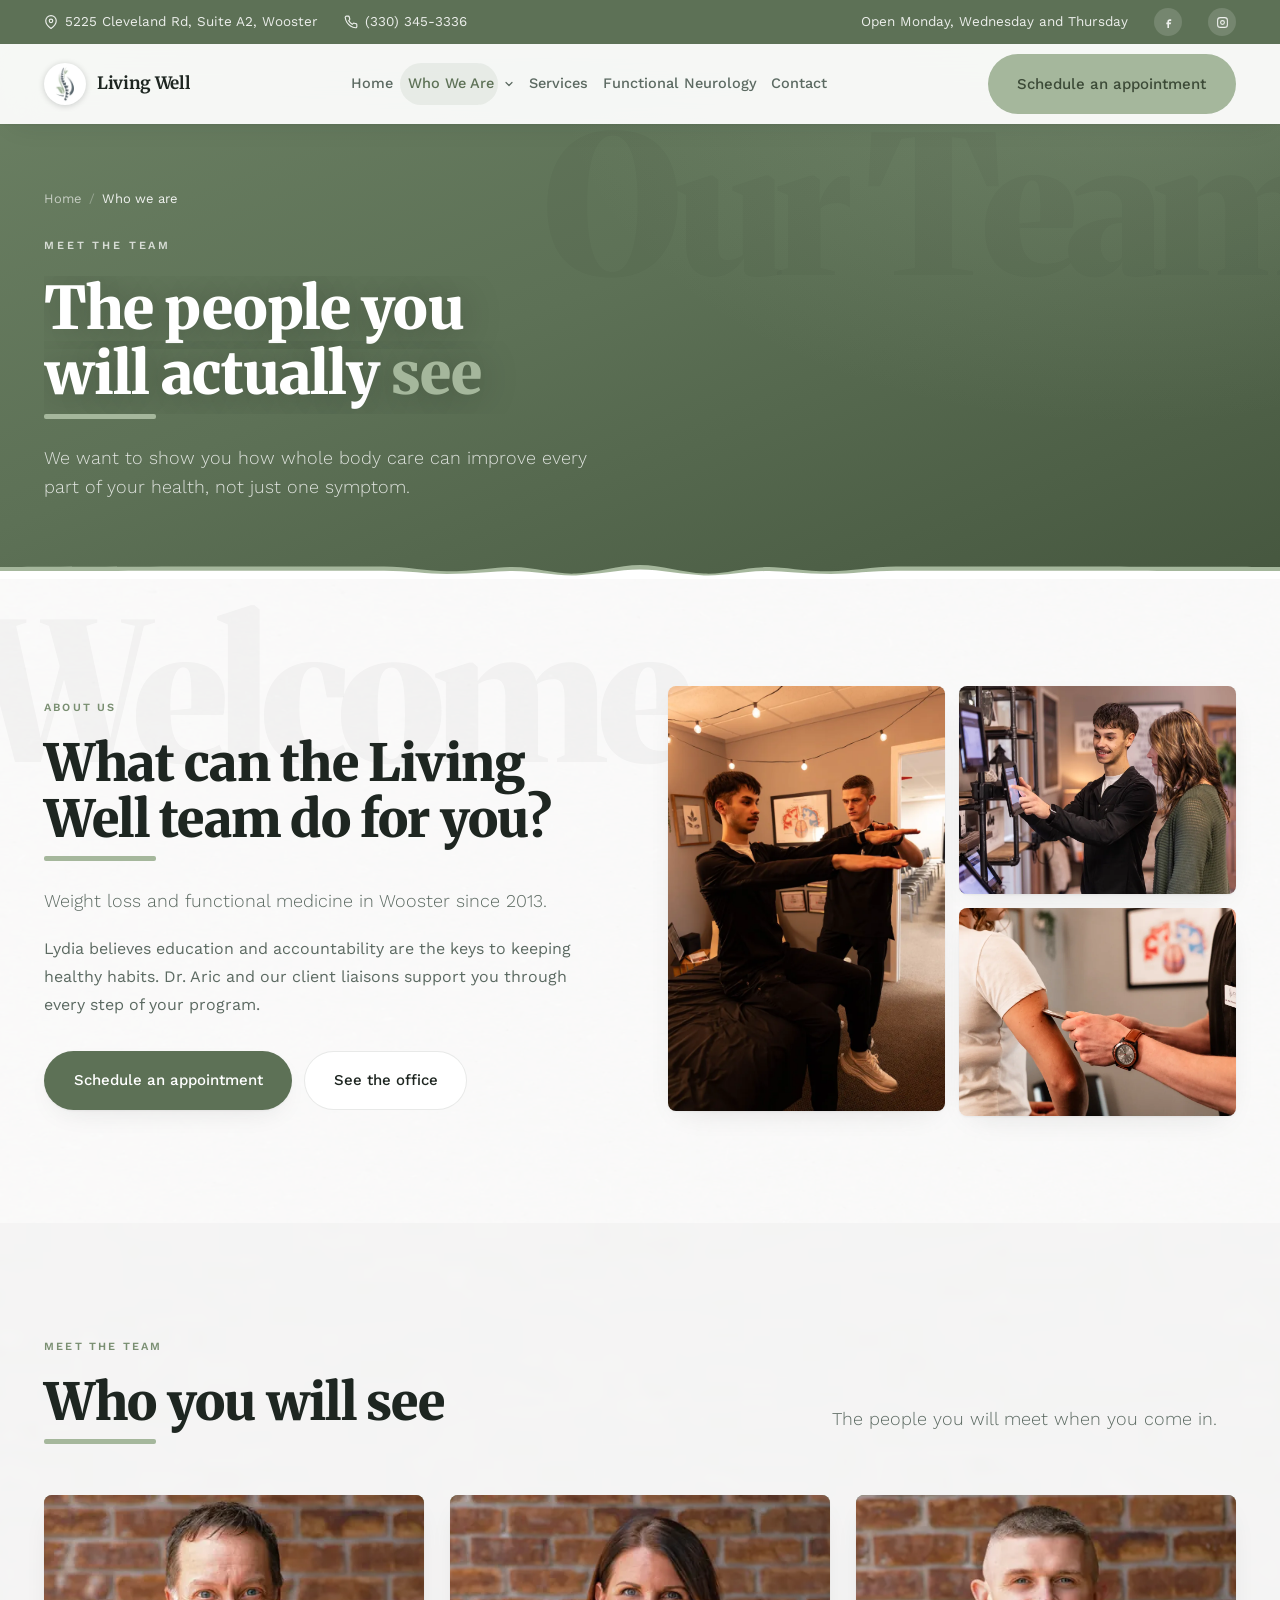
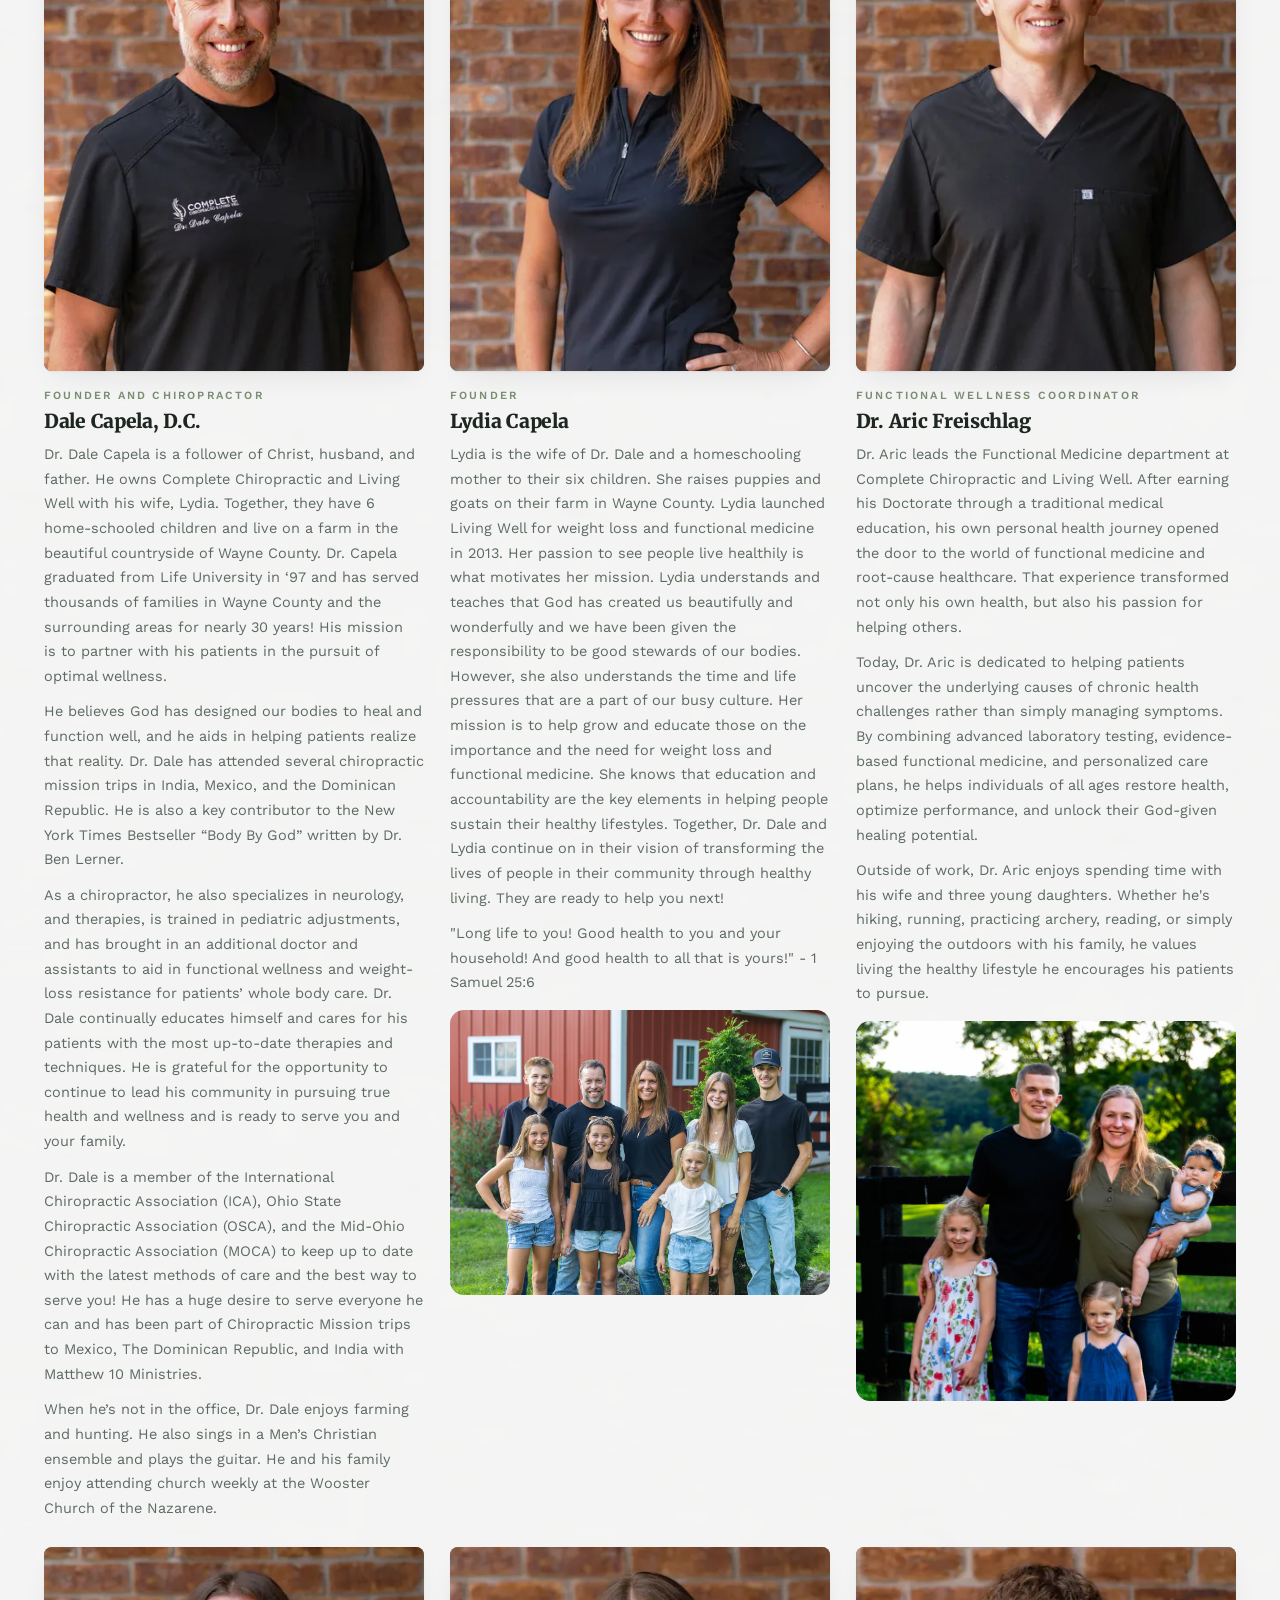
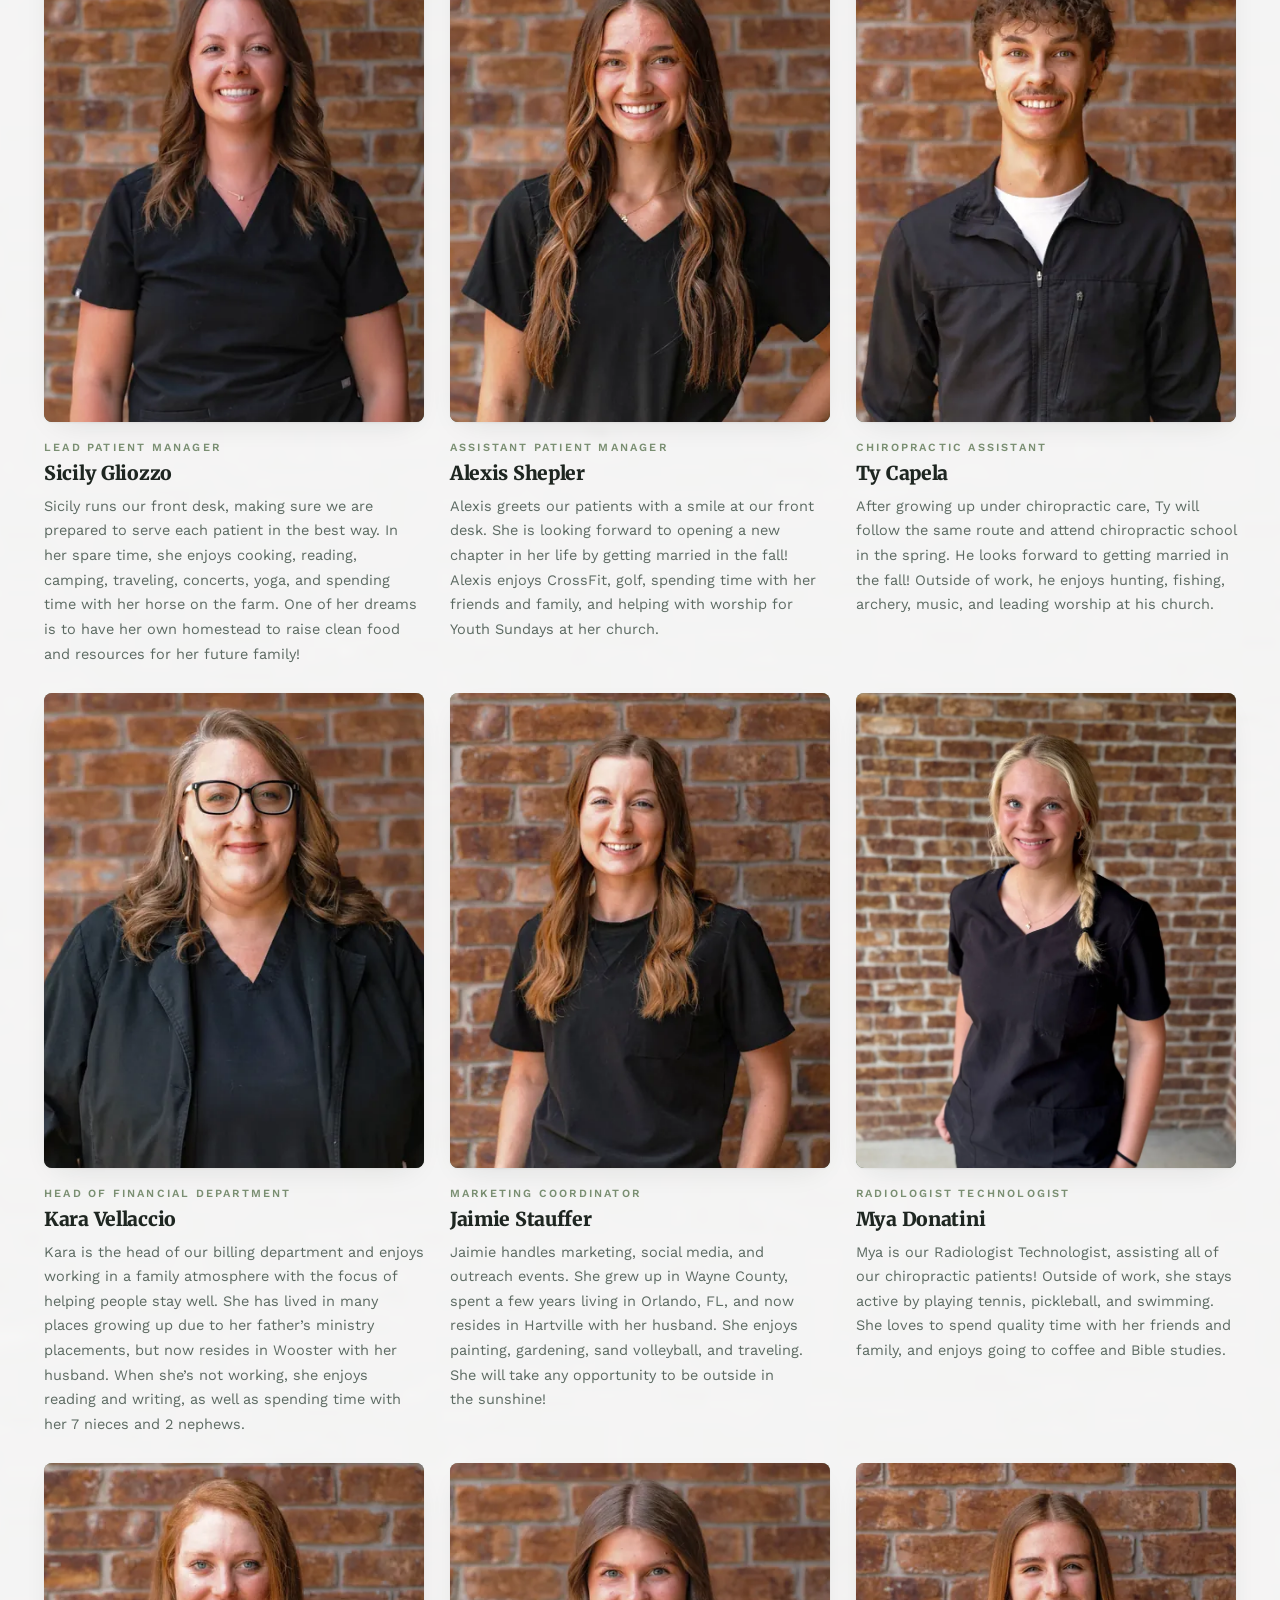
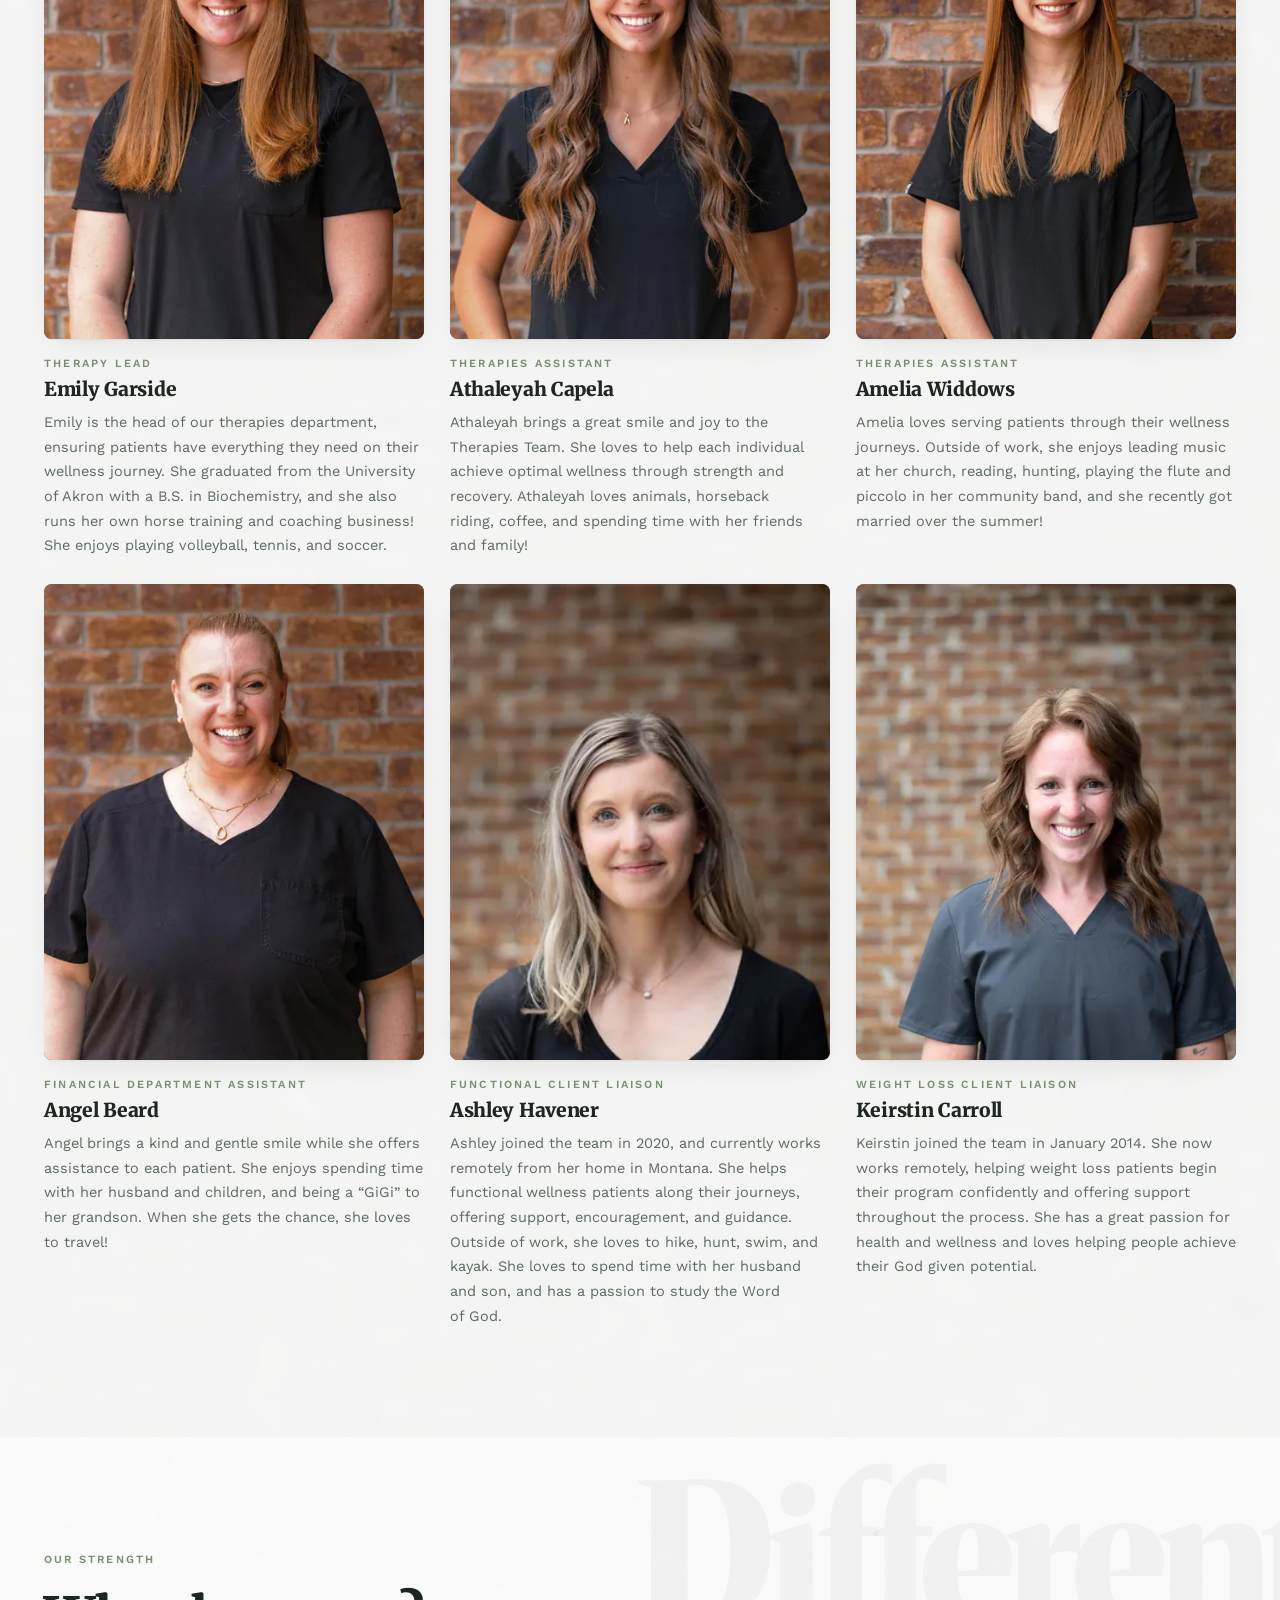
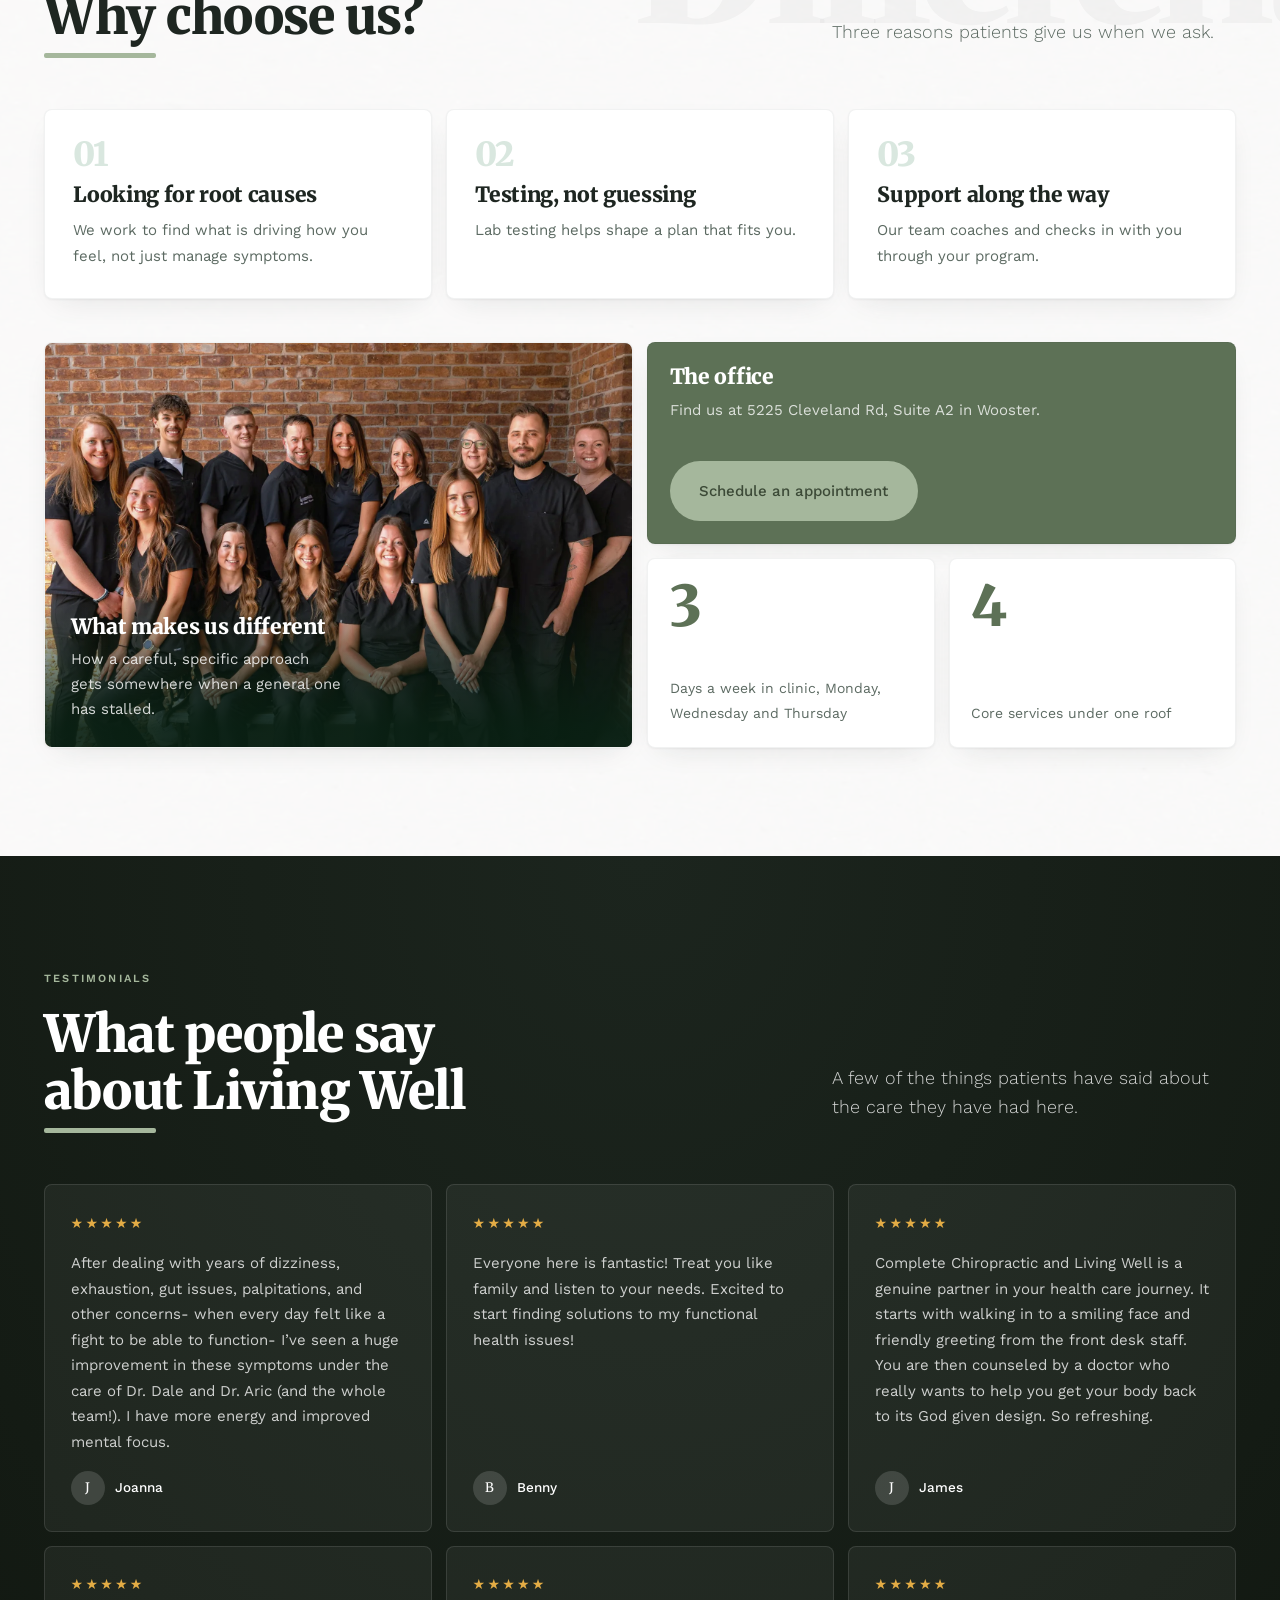
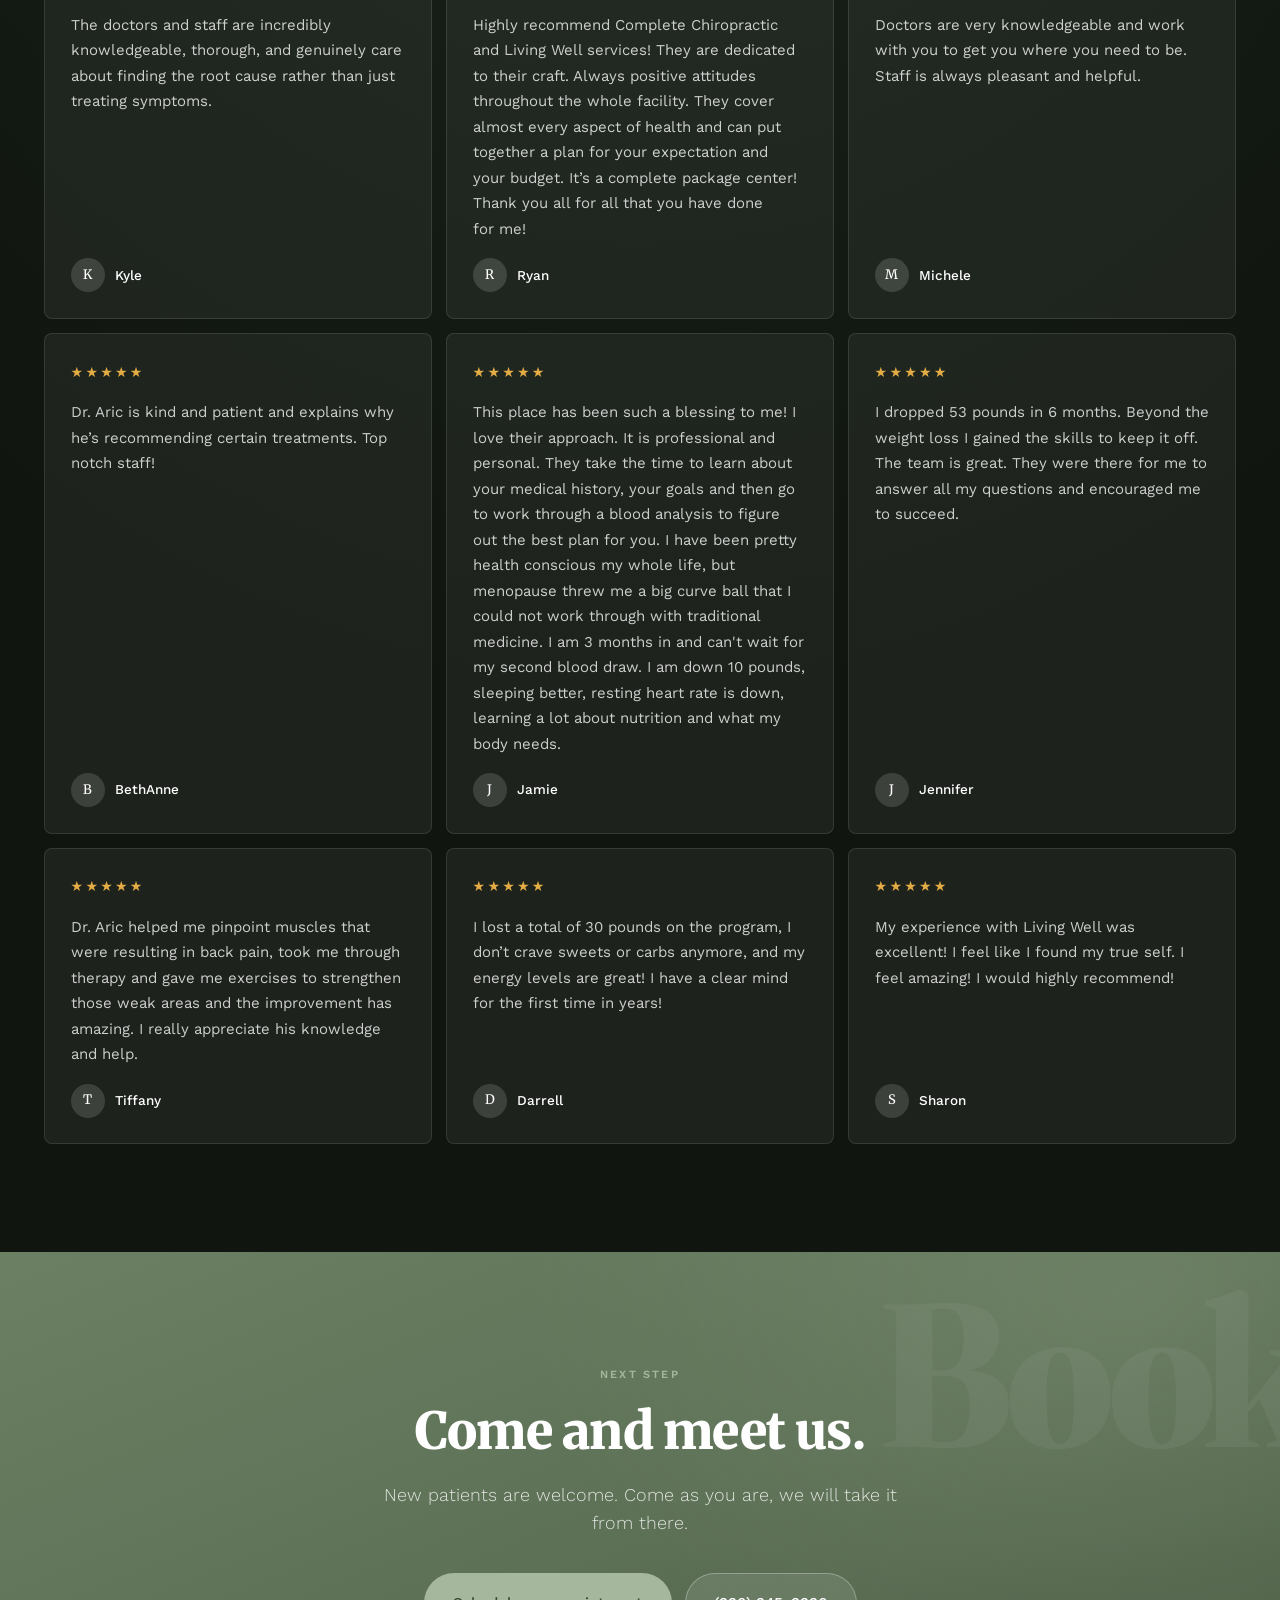
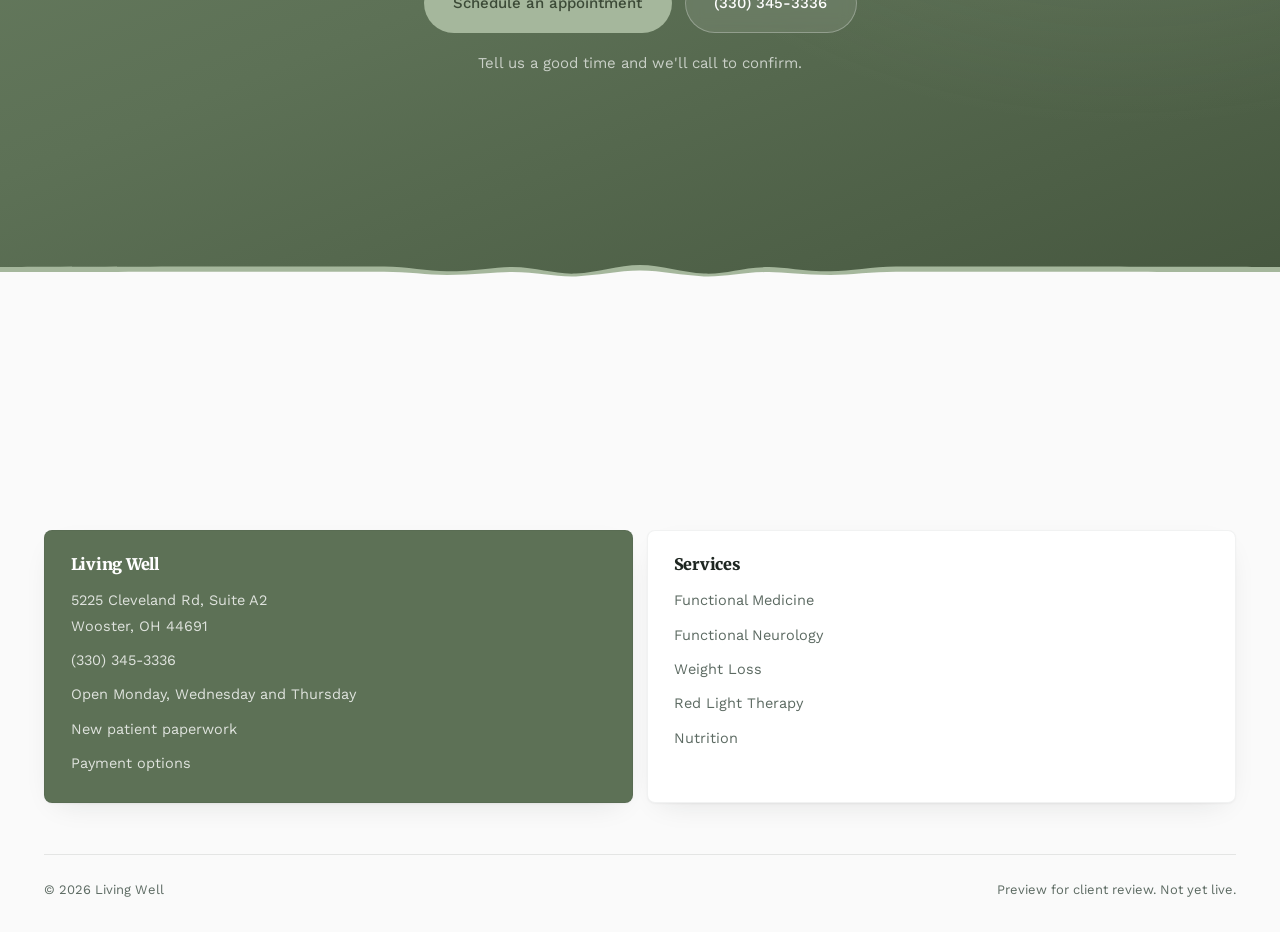
==== commit 04377b44: "Oct 6 QC: form error box stays dark red inside on-dark bands; Services headline 'in Wooster'; servic" ====
--- a/capela-living-well-about.html
+++ b/capela-living-well-about.html
@@ -361,7 +361,7 @@
   <div class="wrap">
     <div class="foot__megawrap"><h2 class="foot__mega" id="mega">Contact <em>Us</em></h2></div>
     <div class="foot__cards foot__cards--two">
-      <div class="card fc fc--g reveal" style="--d:0"><h3>Living Well</h3><ul><li>5225 Cleveland Rd, Suite A2<br>Wooster, OH</li><li><a href="tel:3303453336">(330) 345-3336</a></li><li>Open Monday, Wednesday and Thursday</li><li><a href="capela-living-well-new-patient-paperwork.html">New patient paperwork</a></li><li><a href="capela-living-well-payment-options.html">Payment options</a></li></ul></div>
+      <div class="card fc fc--g reveal" style="--d:0"><h3>Living Well</h3><ul><li>5225 Cleveland Rd, Suite A2<br>Wooster, OH 44691</li><li><a href="tel:3303453336">(330) 345-3336</a></li><li>Open Monday, Wednesday and Thursday</li><li><a href="capela-living-well-new-patient-paperwork.html">New patient paperwork</a></li><li><a href="capela-living-well-payment-options.html">Payment options</a></li></ul></div>
       <div class="card fc reveal" style="--d:1"><h3>Services</h3><ul><li><a href="capela-living-well-service-functional-medicine.html">Functional Medicine</a></li><li><a href="capela-living-well-service-functional-neurology.html">Functional Neurology</a></li><li><a href="capela-living-well-service-weight-loss.html">Weight Loss</a></li><li><a href="capela-living-well-service-red-light-therapy.html">Red Light Therapy</a></li><li><a href="capela-living-well-service-nutrition.html">Nutrition</a></li><li></li></ul></div>
 
     </div>
--- a/sage.css
+++ b/sage.css
@@ -114,6 +114,8 @@
 .on-dark{color:#fff}
 .on-dark h1,.on-dark h2,.on-dark h3{color:#fff}
 .on-dark p{color:rgba(255,255,255,.8)}
+/* the form error box is a light pink panel, so it keeps its dark red text even inside an .on-dark band */
+.on-dark .lead-err,.on-dark p.lead-err{color:#8a1f1f}
 
 /* Sage's short green rule, drawn on entry */
 .rule{display:block;width:112px;height:5px;background:var(--g-lite);margin-top:.55em;border-radius:2px;transform-origin:left;transition:transform .9s var(--ease) .5s}
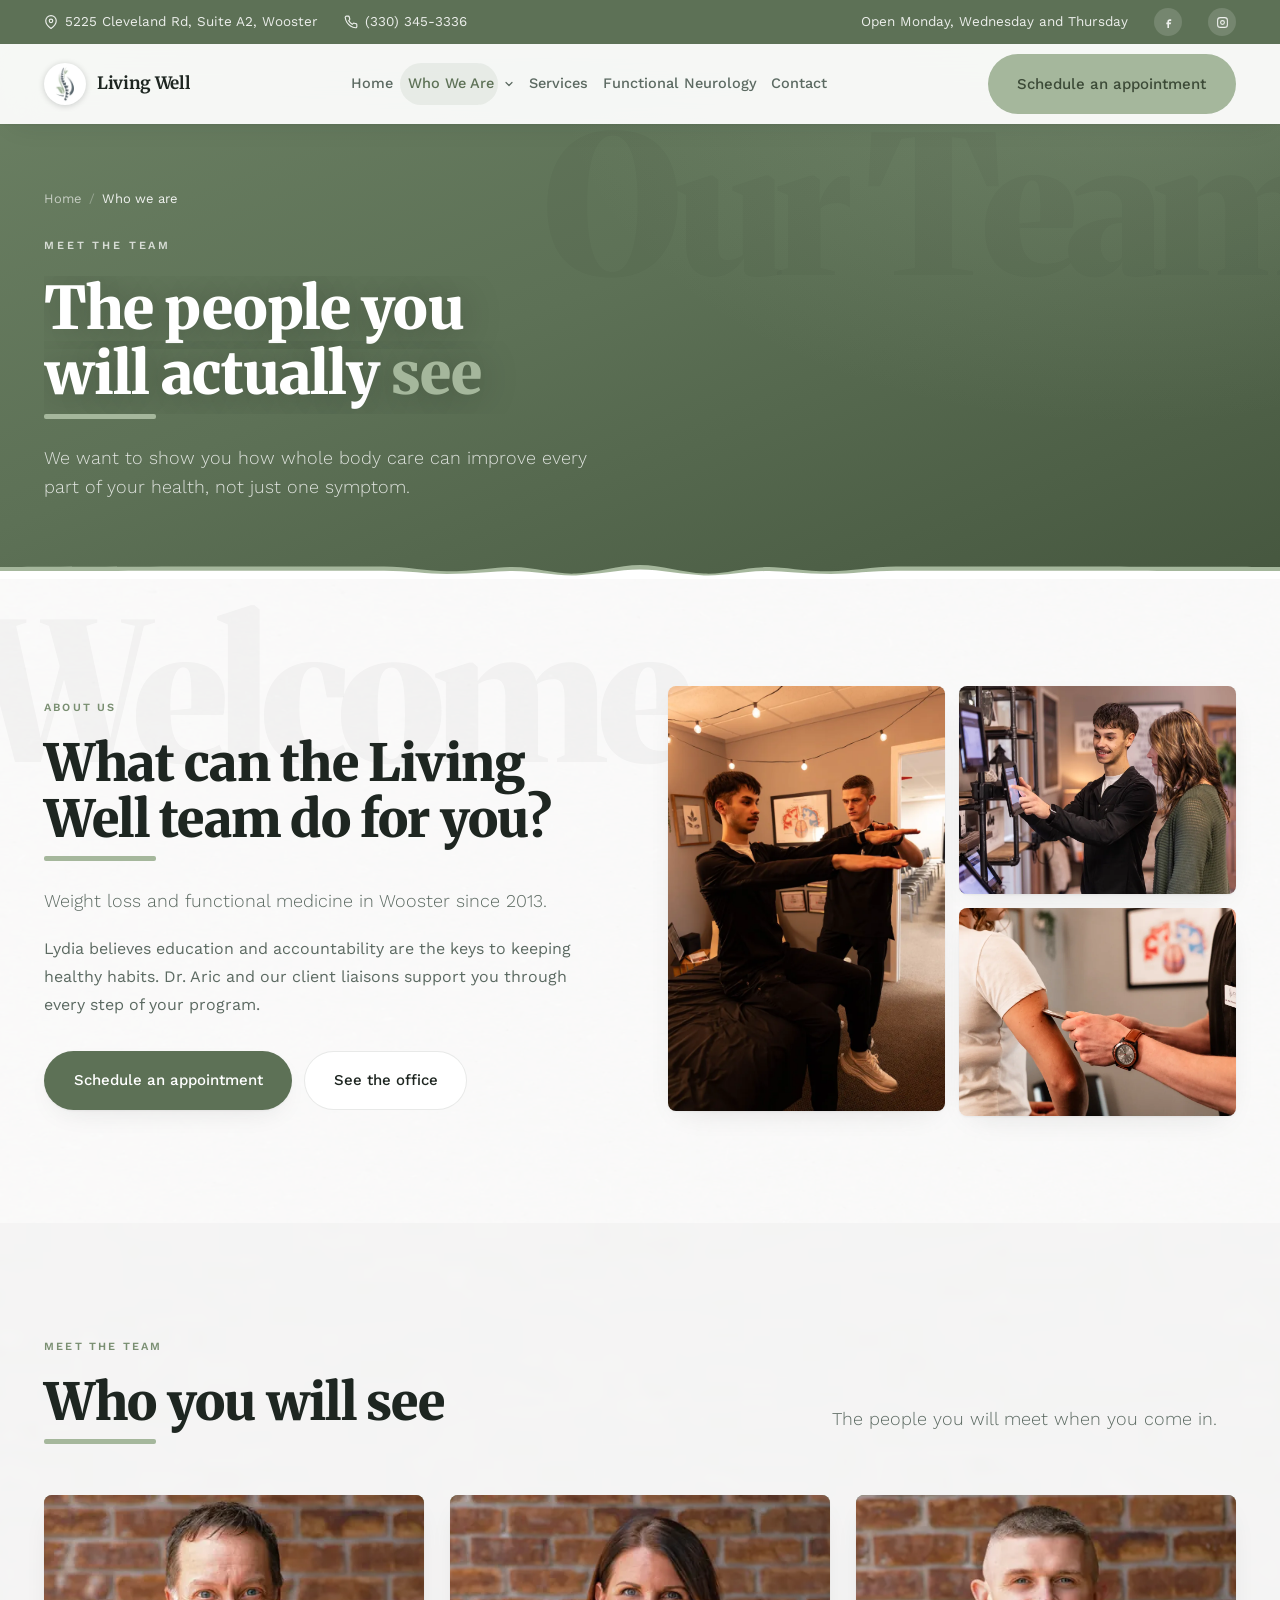
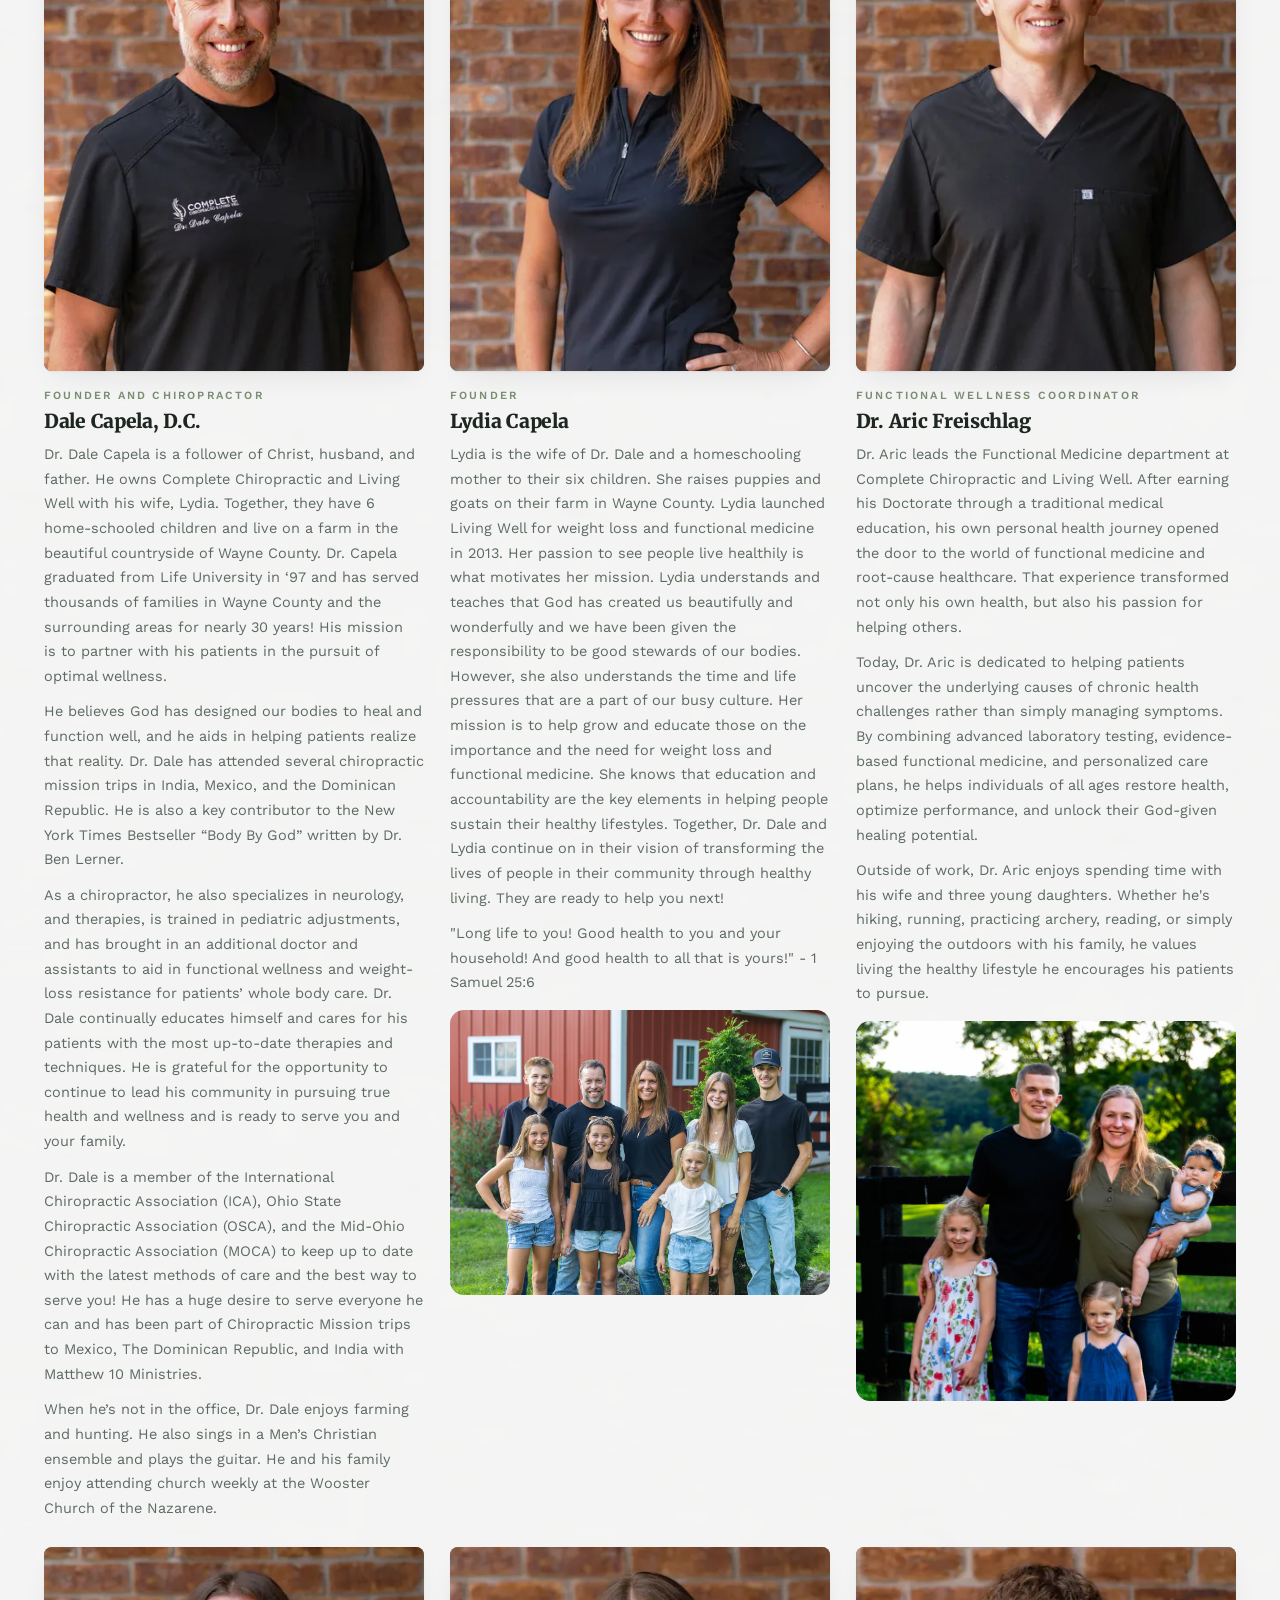
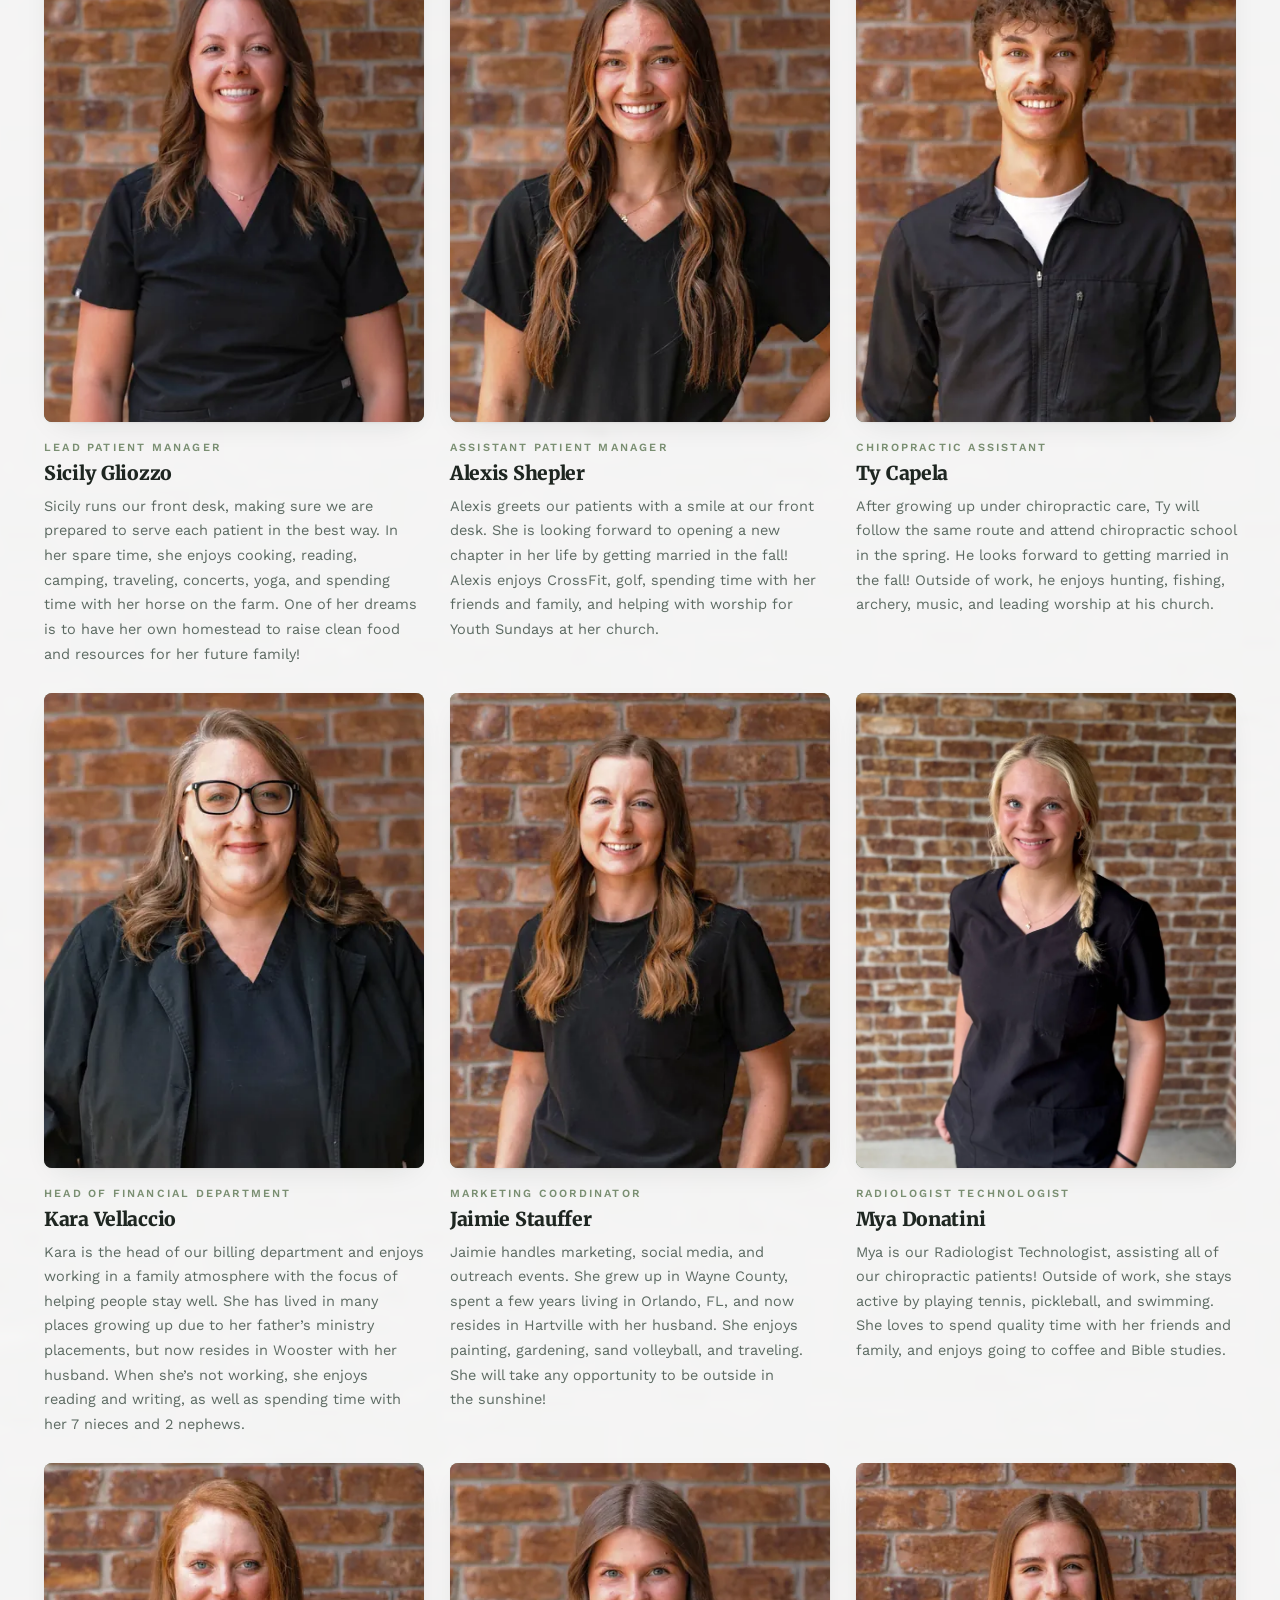
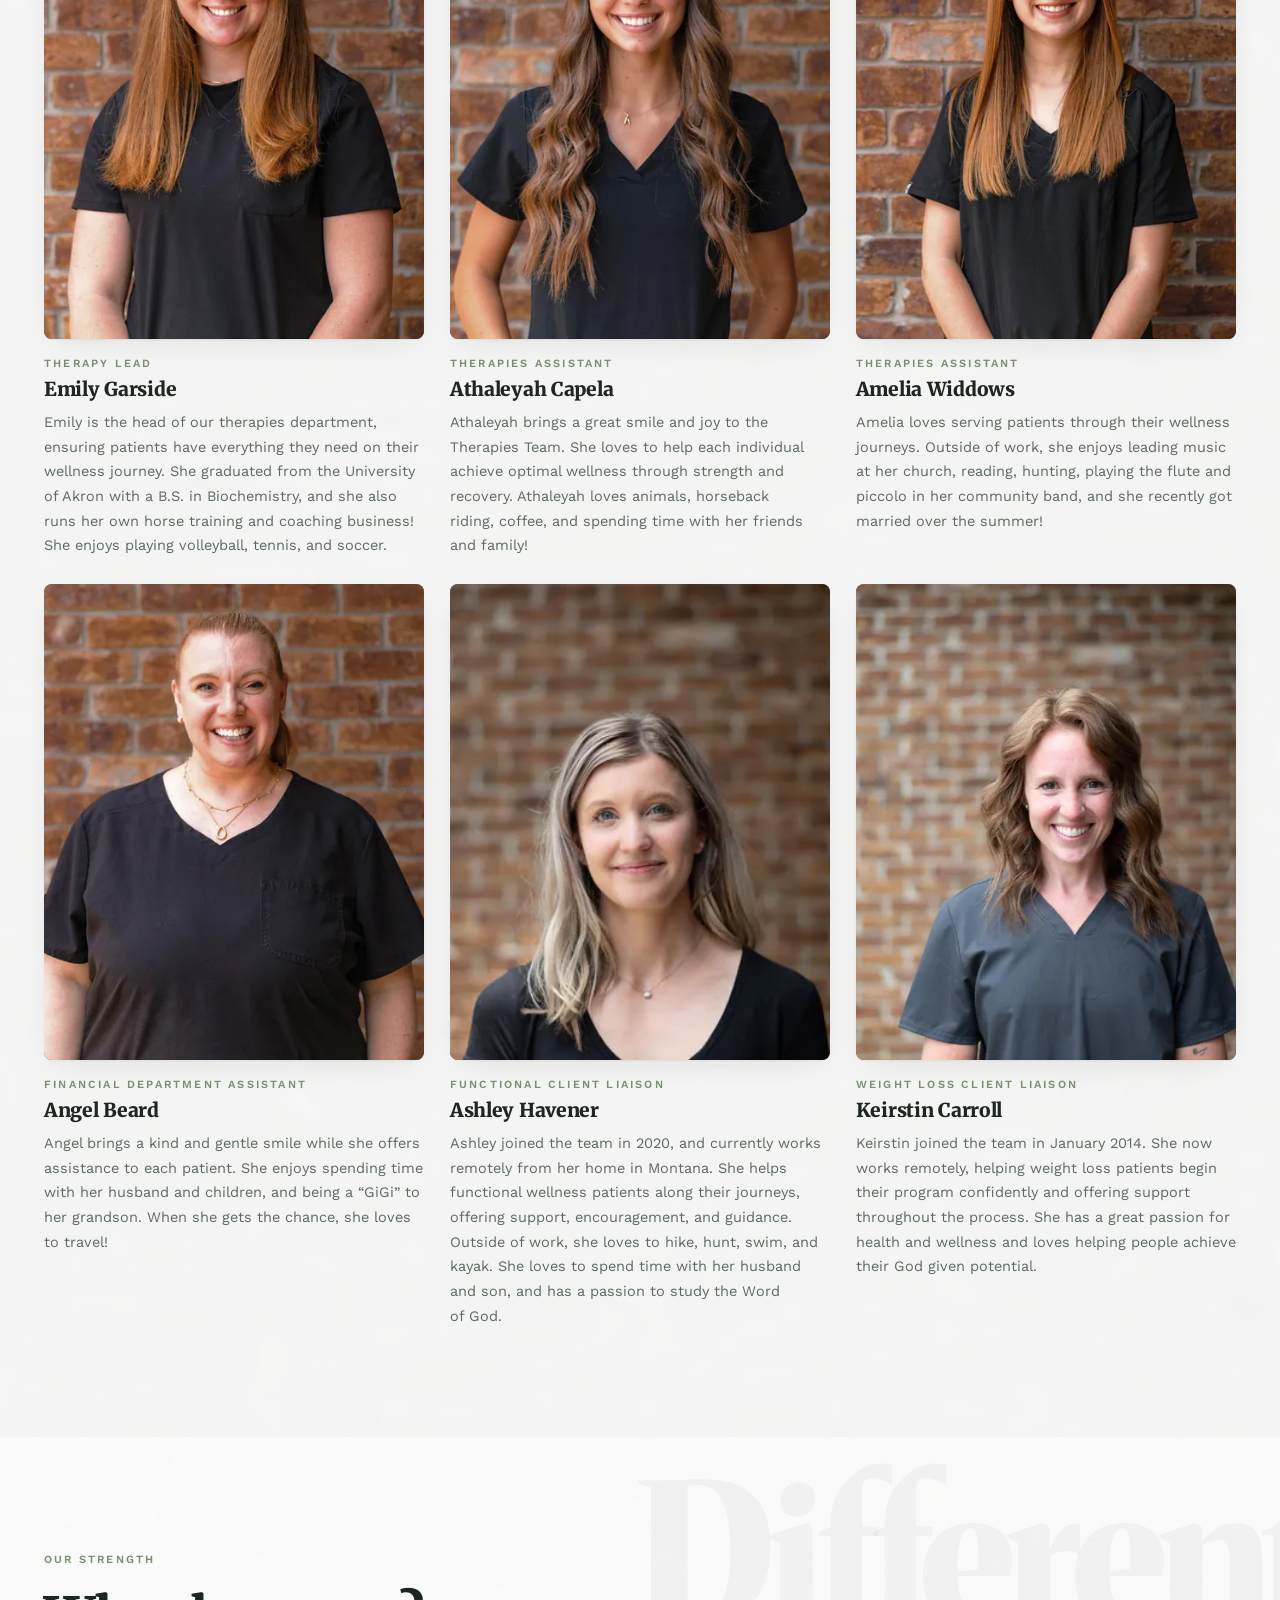
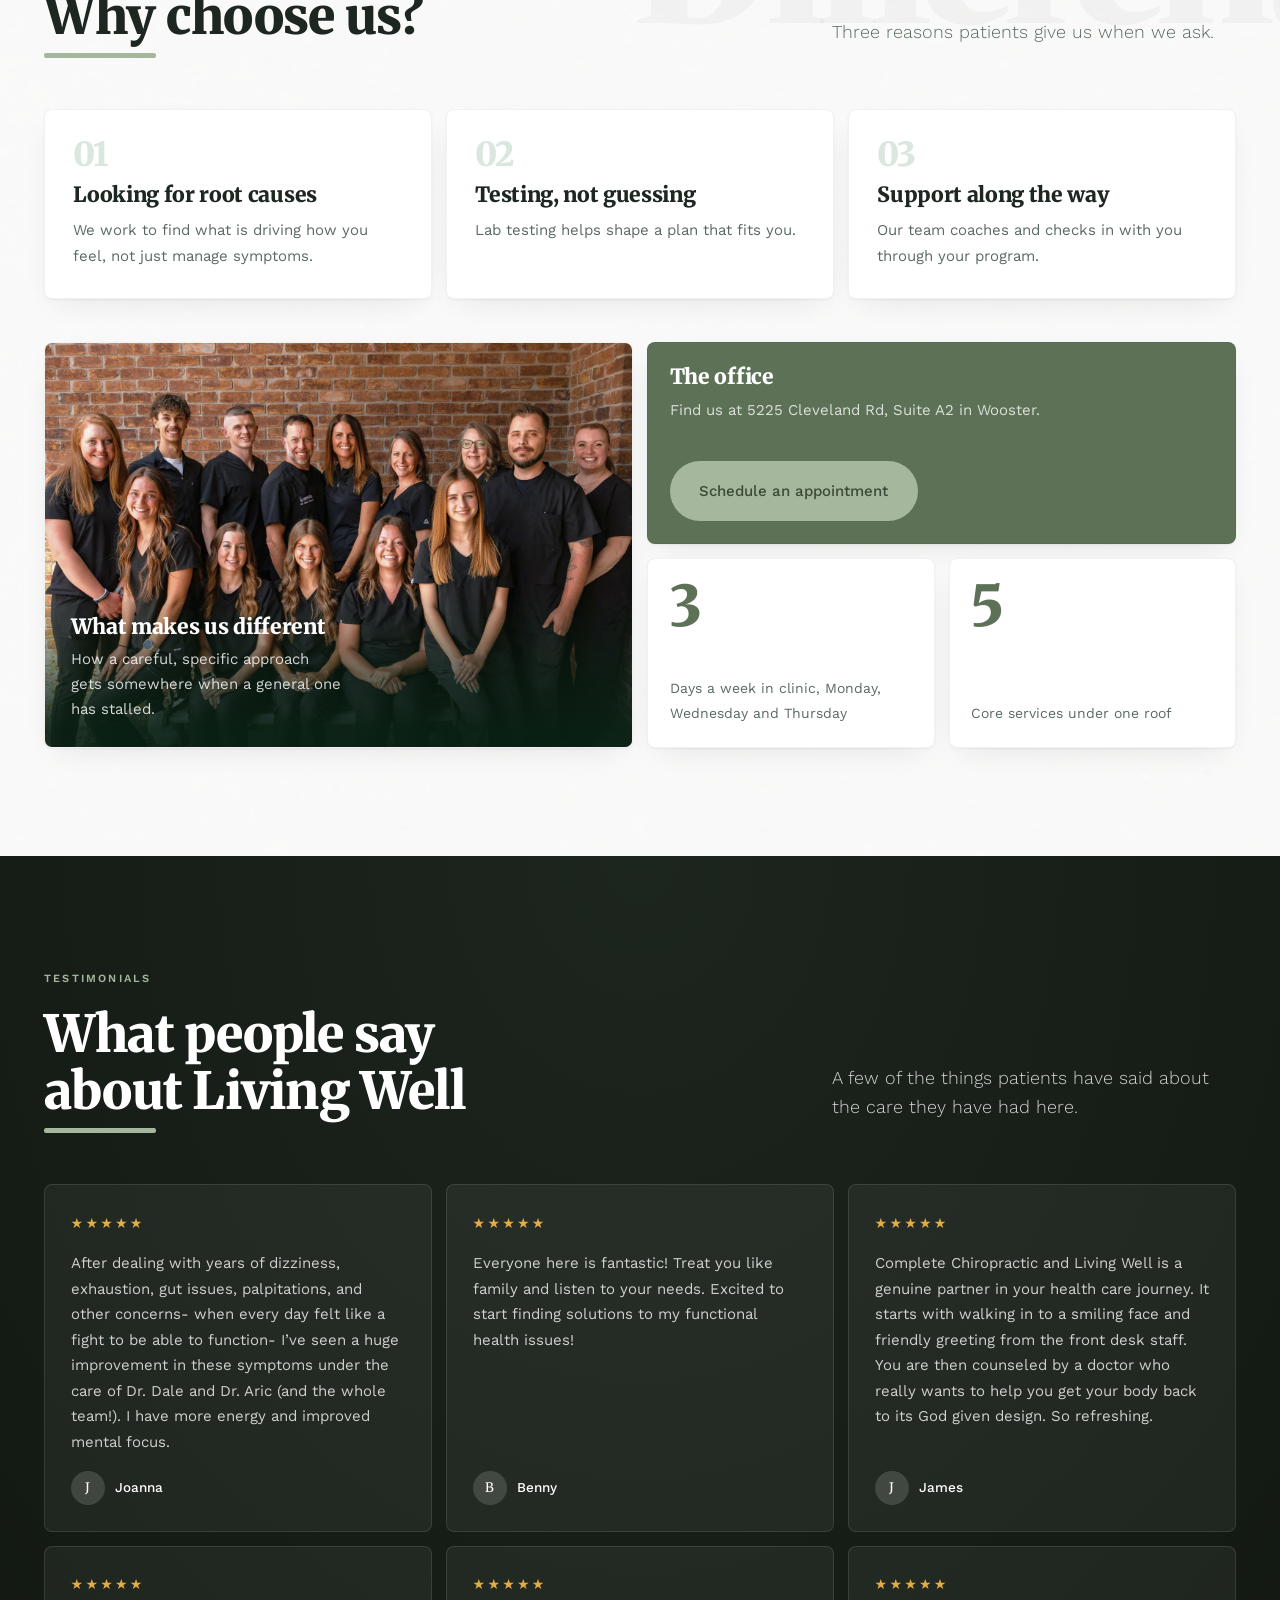
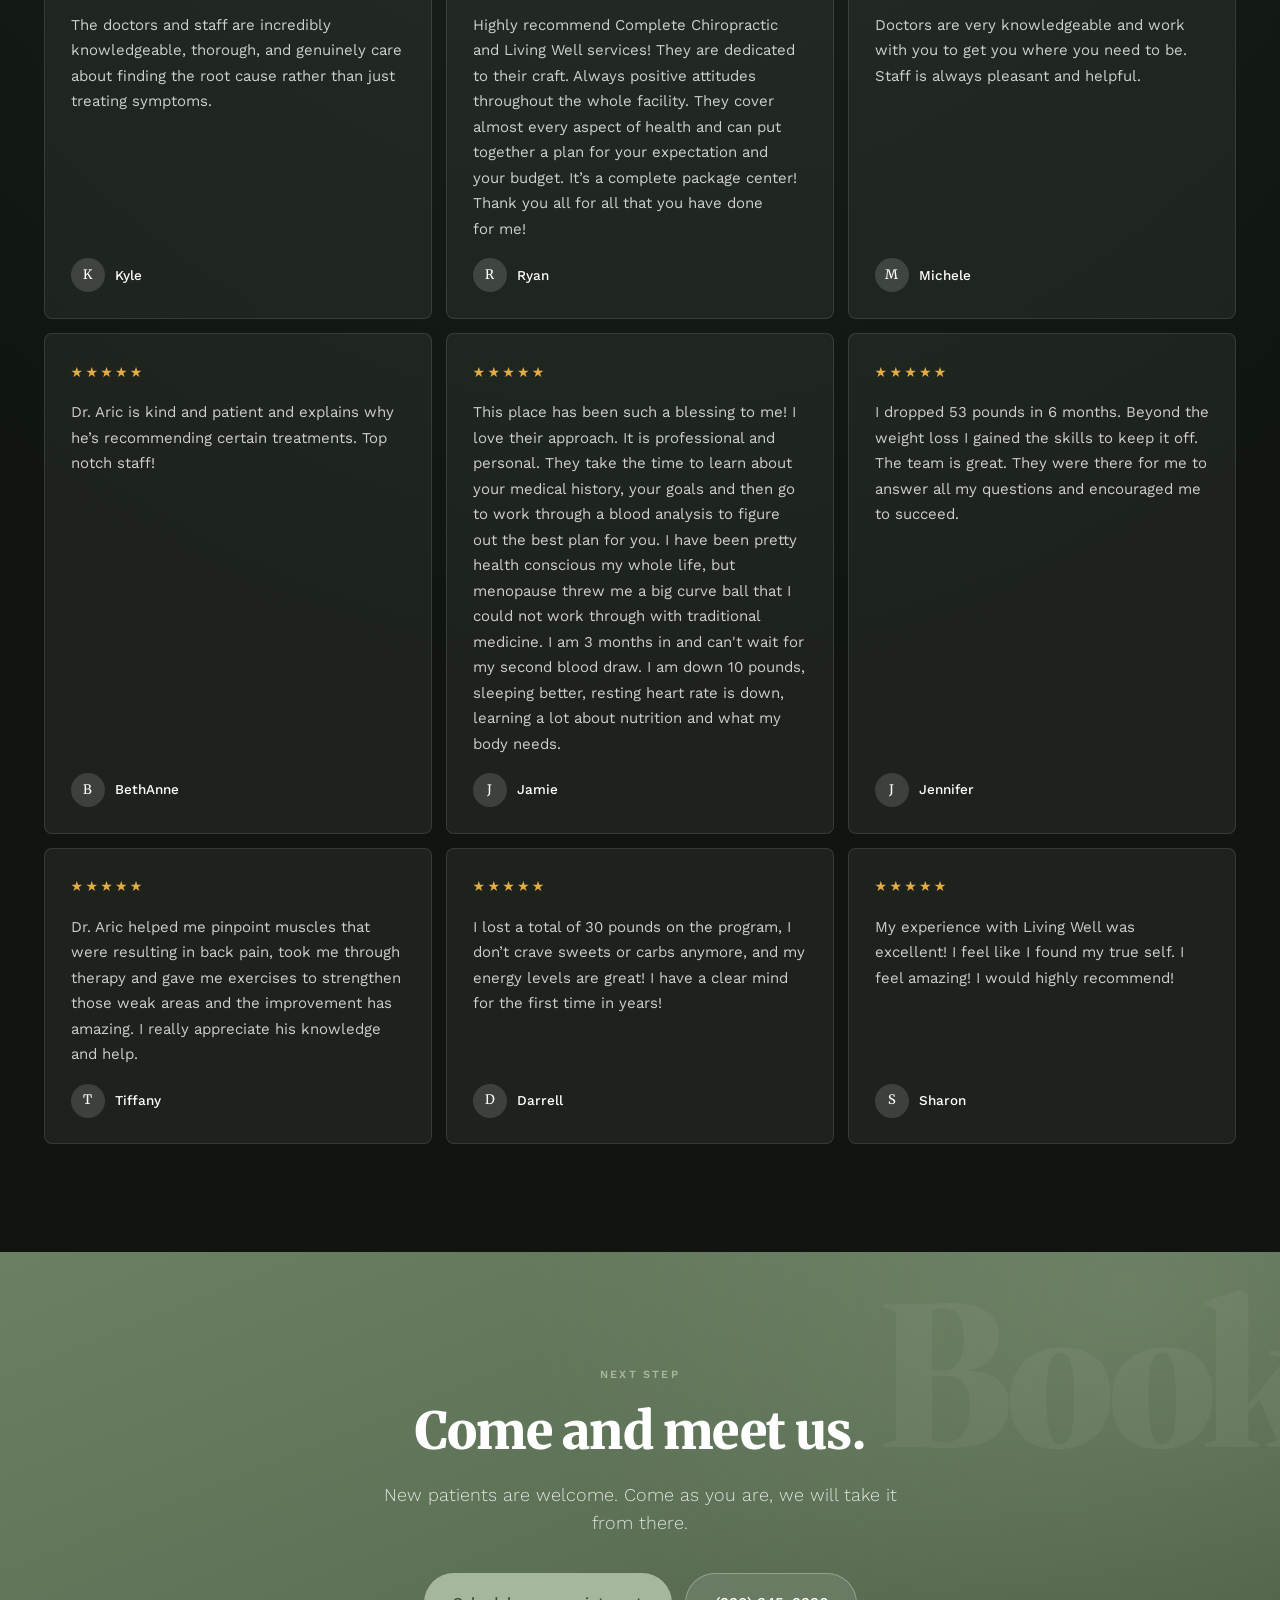
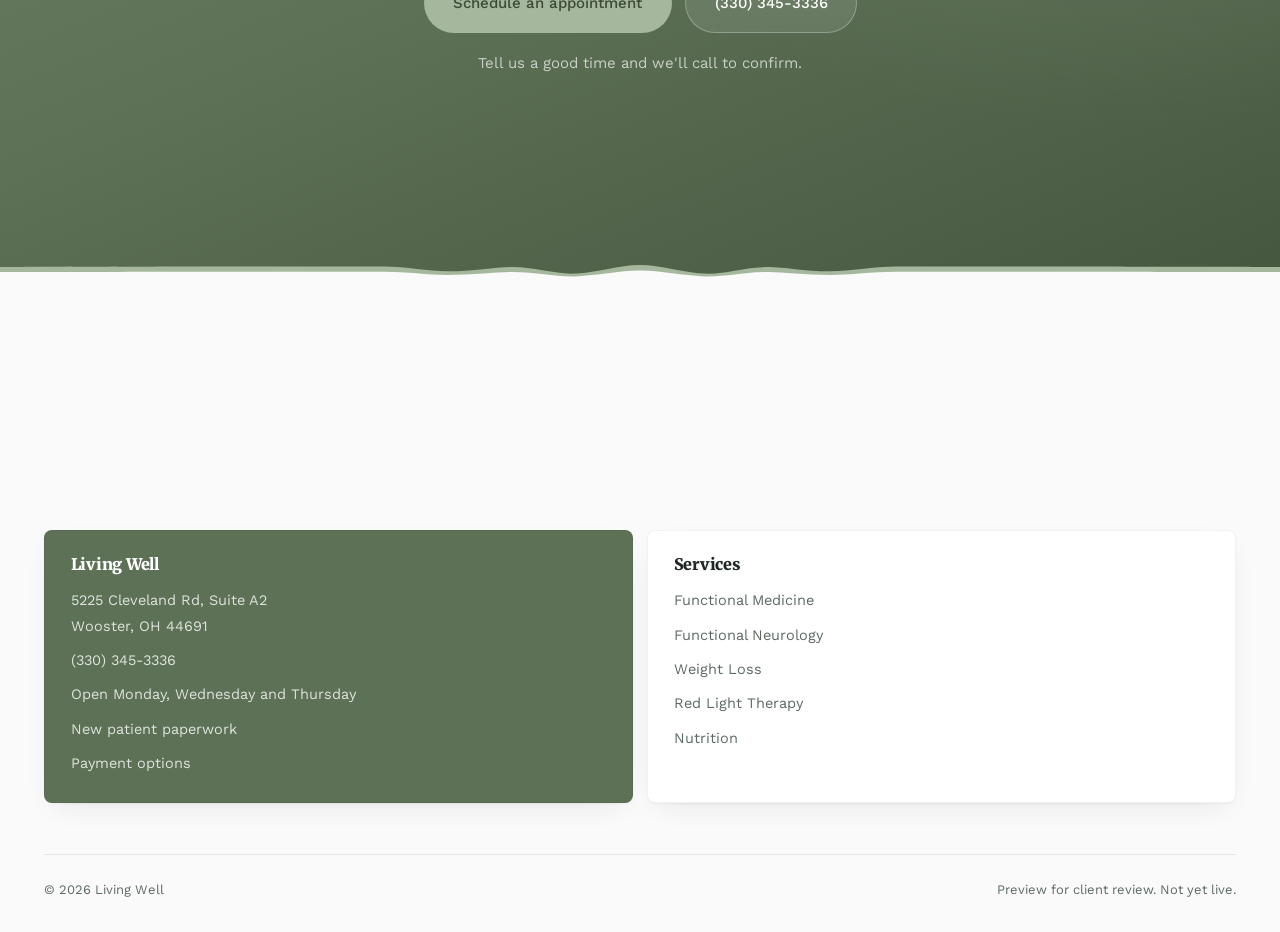
==== commit 1e1f5185: "Living Well: about stat 5 core services to match home; services intro copy" ====
--- a/capela-living-well-about.html
+++ b/capela-living-well-about.html
@@ -314,7 +314,7 @@
         <span class="b__n" data-count="3">3</span> <span class="b__l">Days a week in clinic, Monday, Wednesday and Thursday</span>
       </div>
       <div class="card b b--stat reveal" style="--d:3">
-        <span class="b__n" data-count="4">4</span> <span class="b__l">Core services under one roof</span>
+        <span class="b__n" data-count="5">5</span> <span class="b__l">Core services under one roof</span>
       </div>
     </div>
   </div>
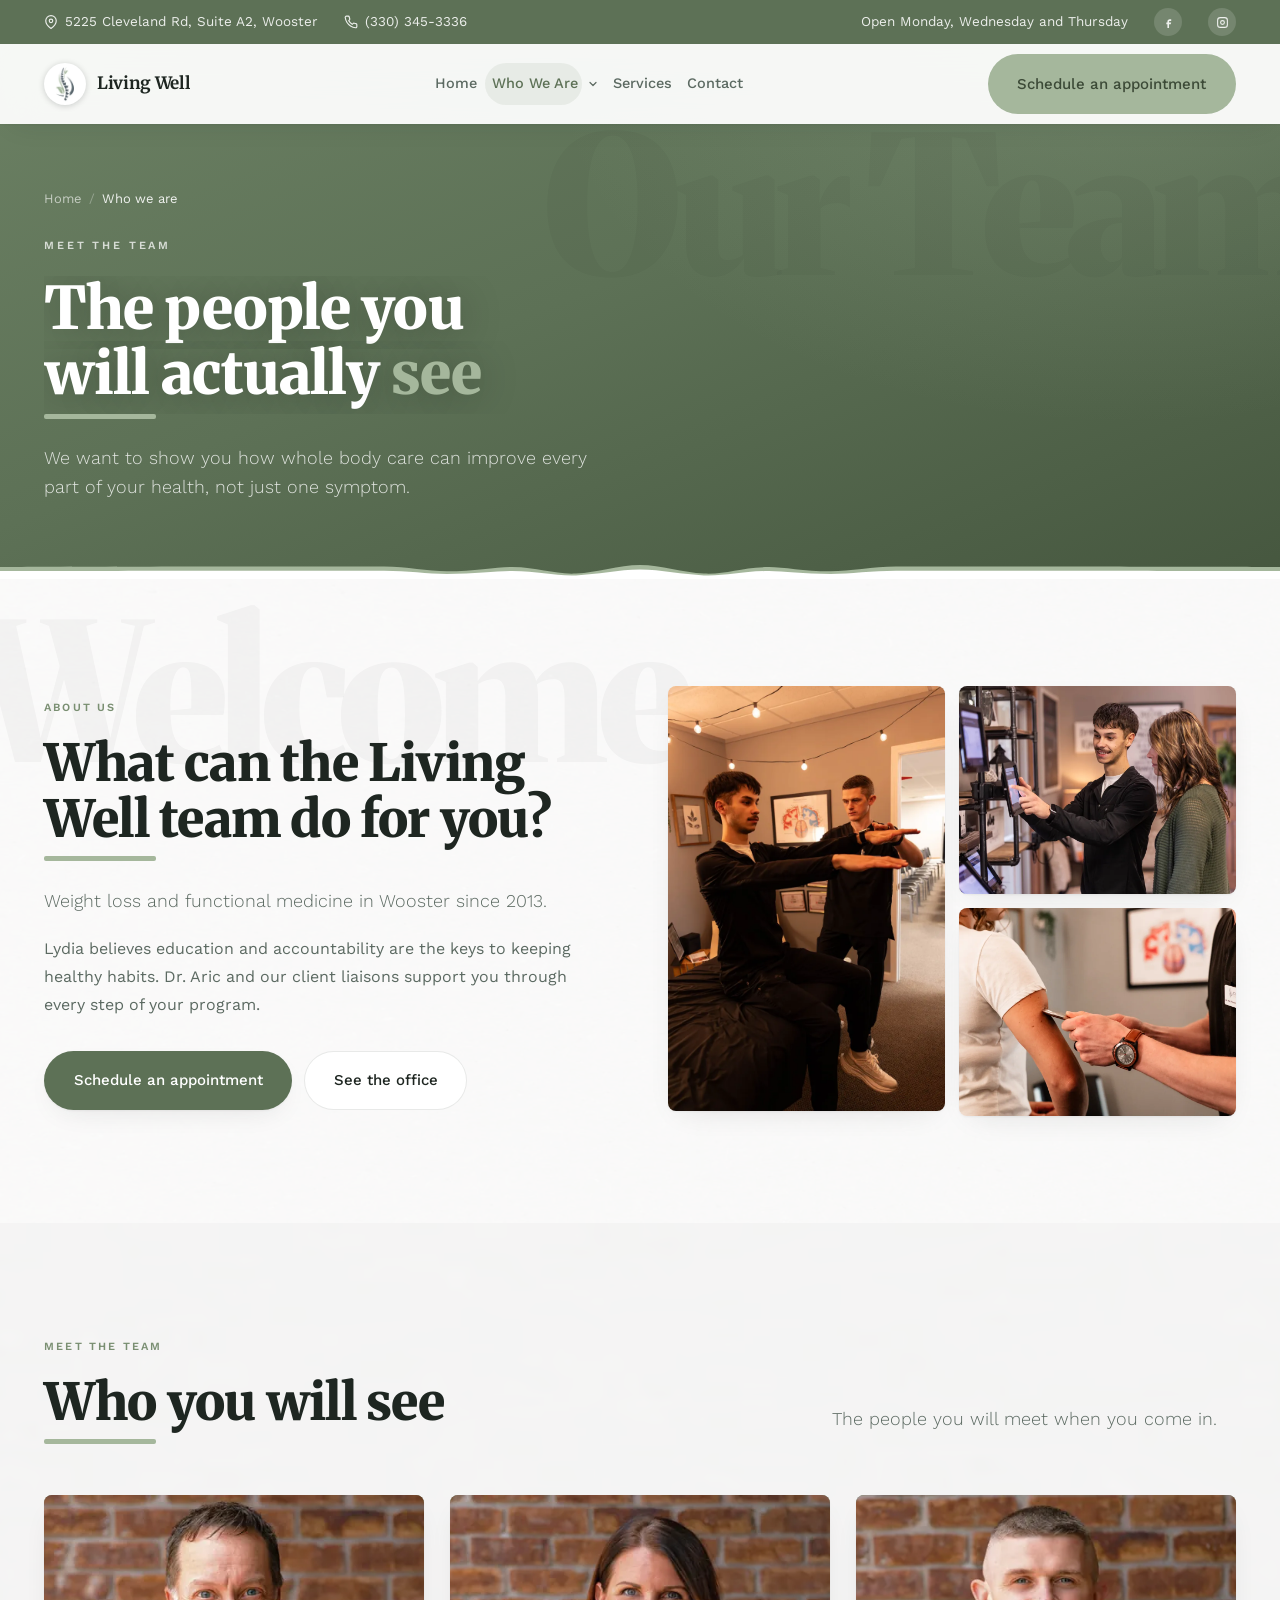
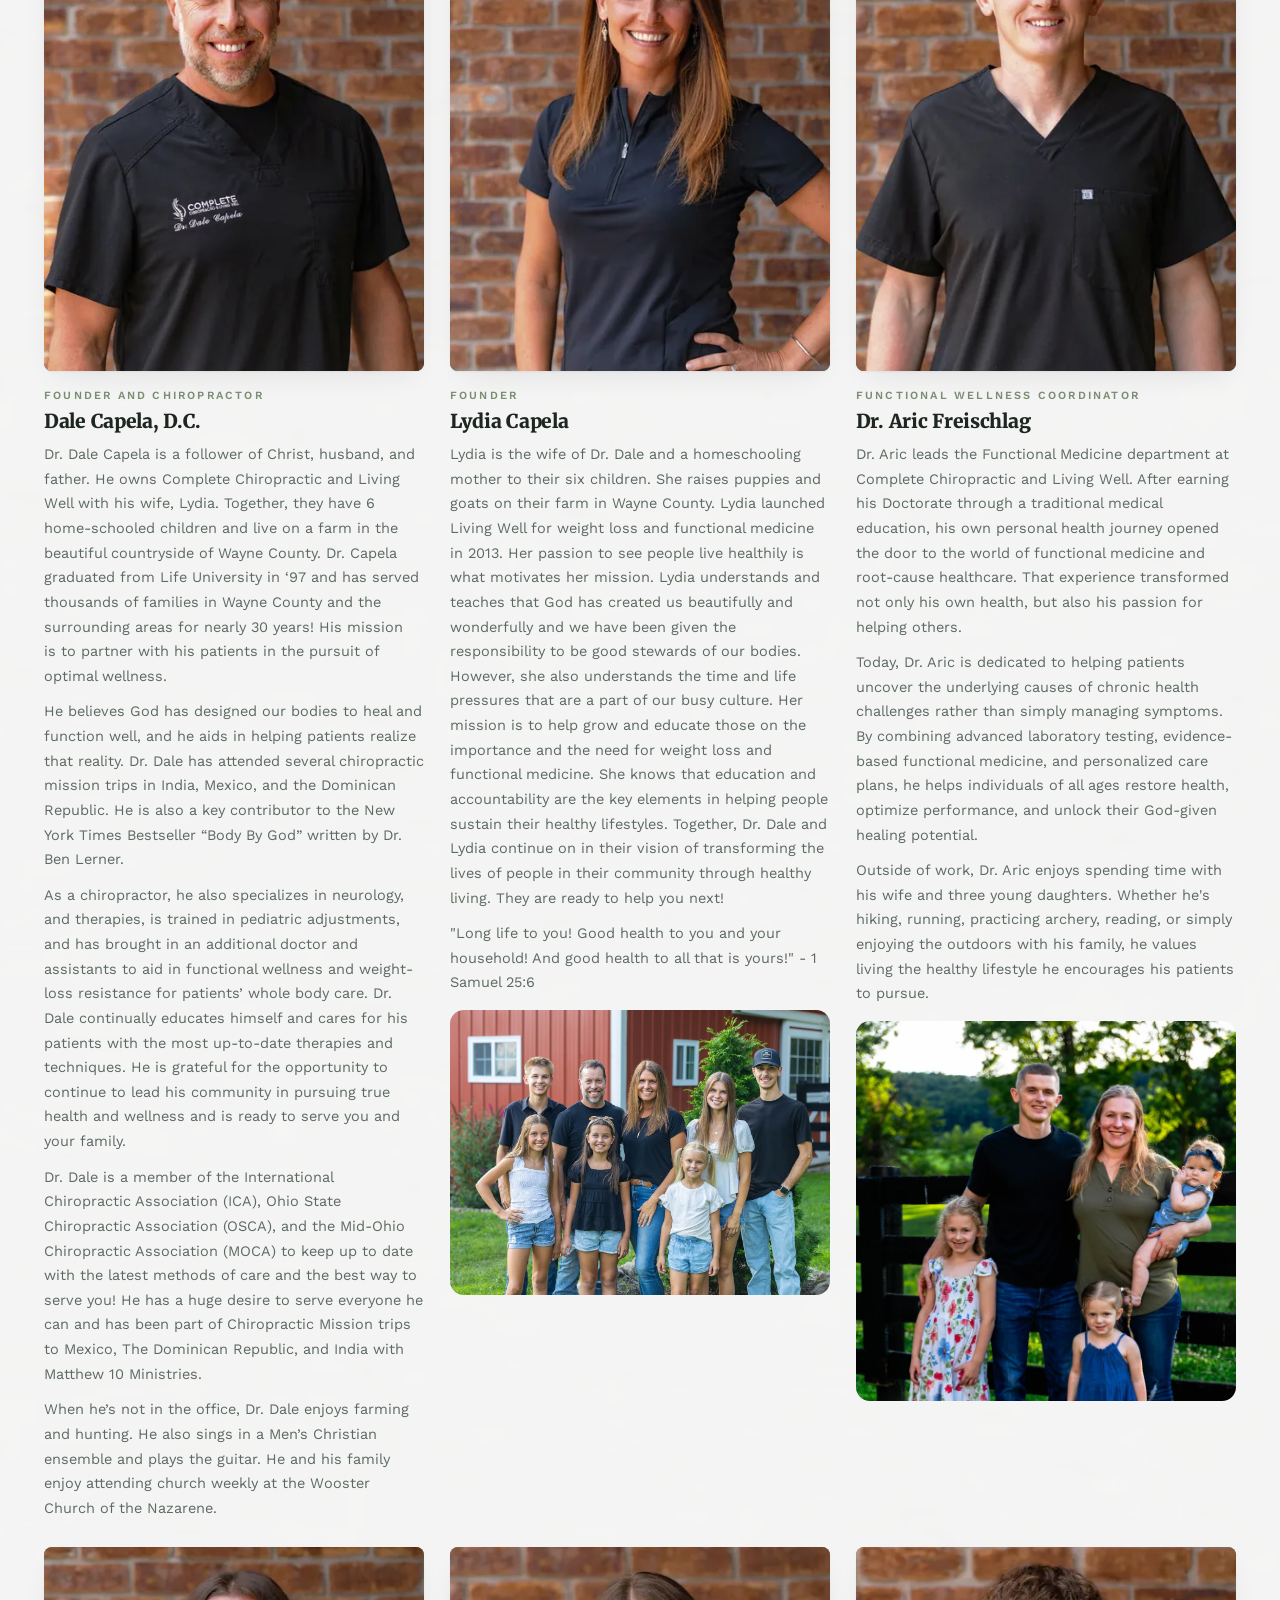
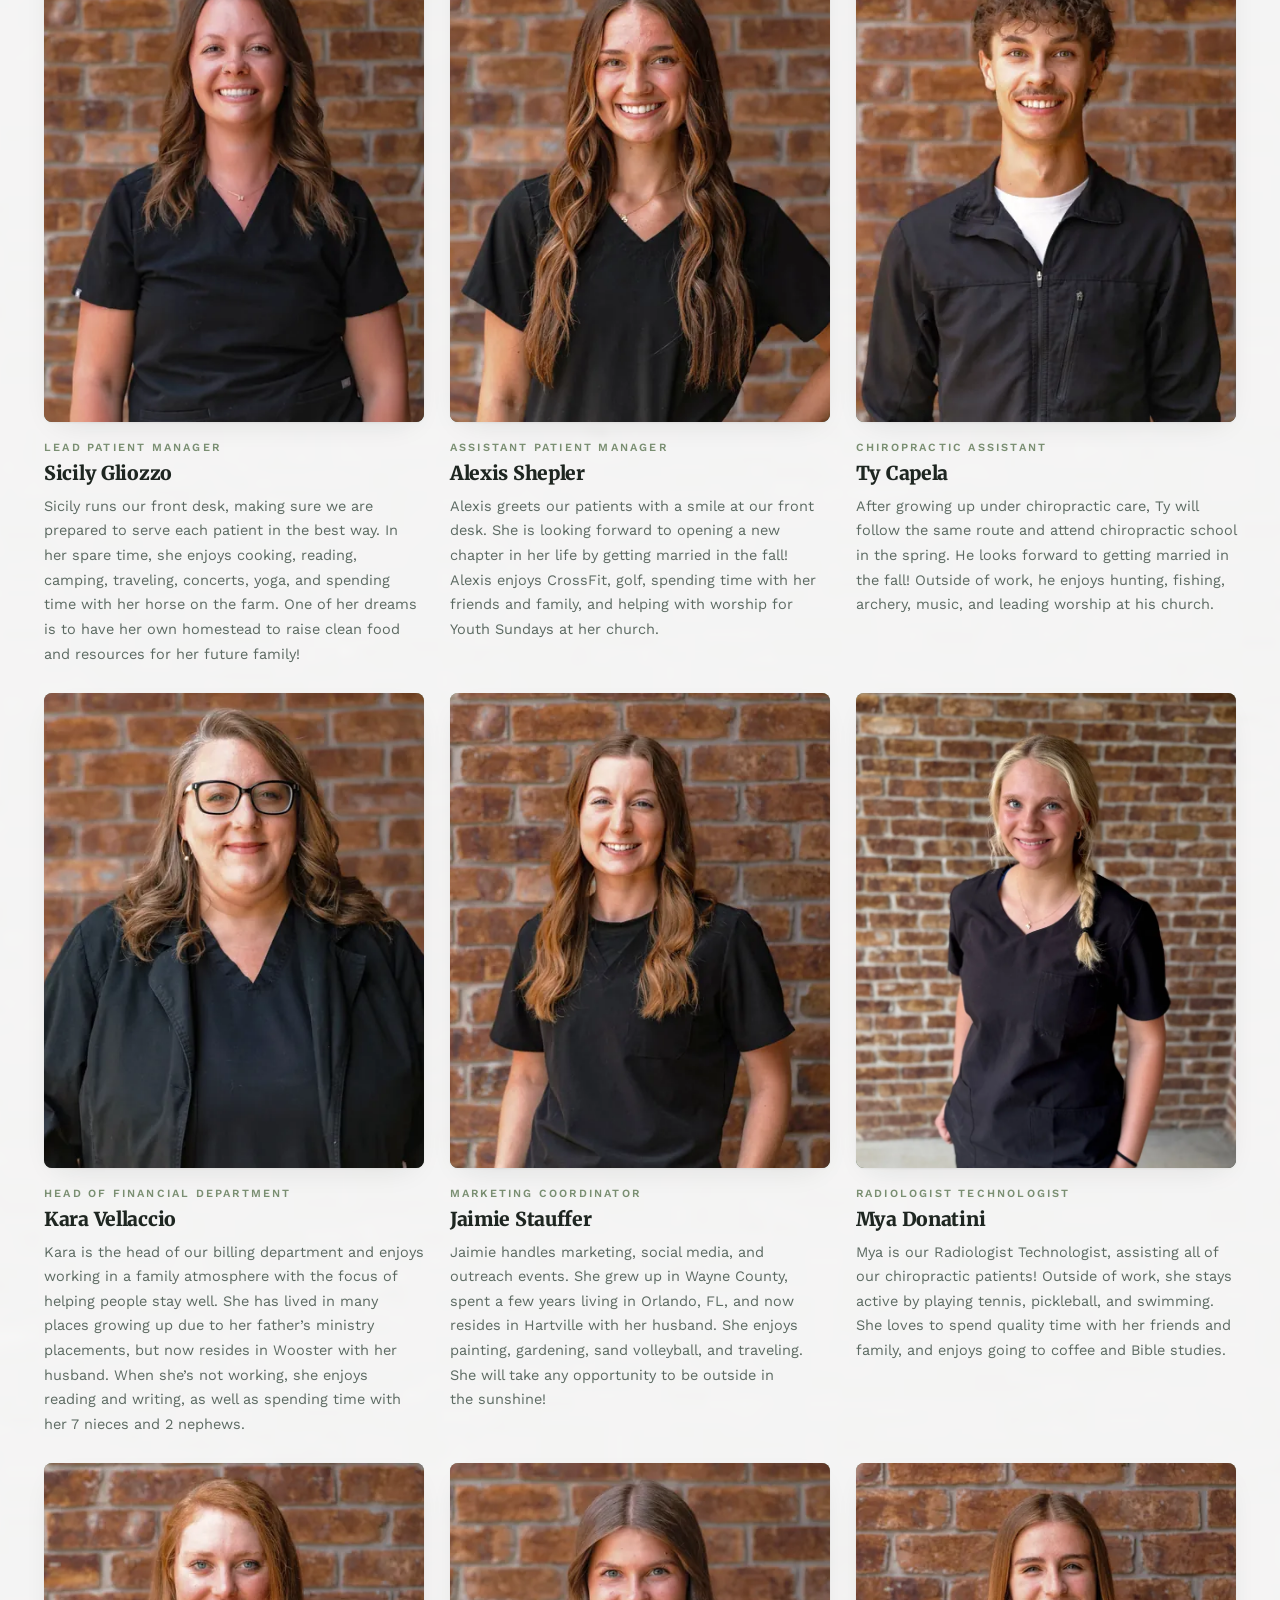
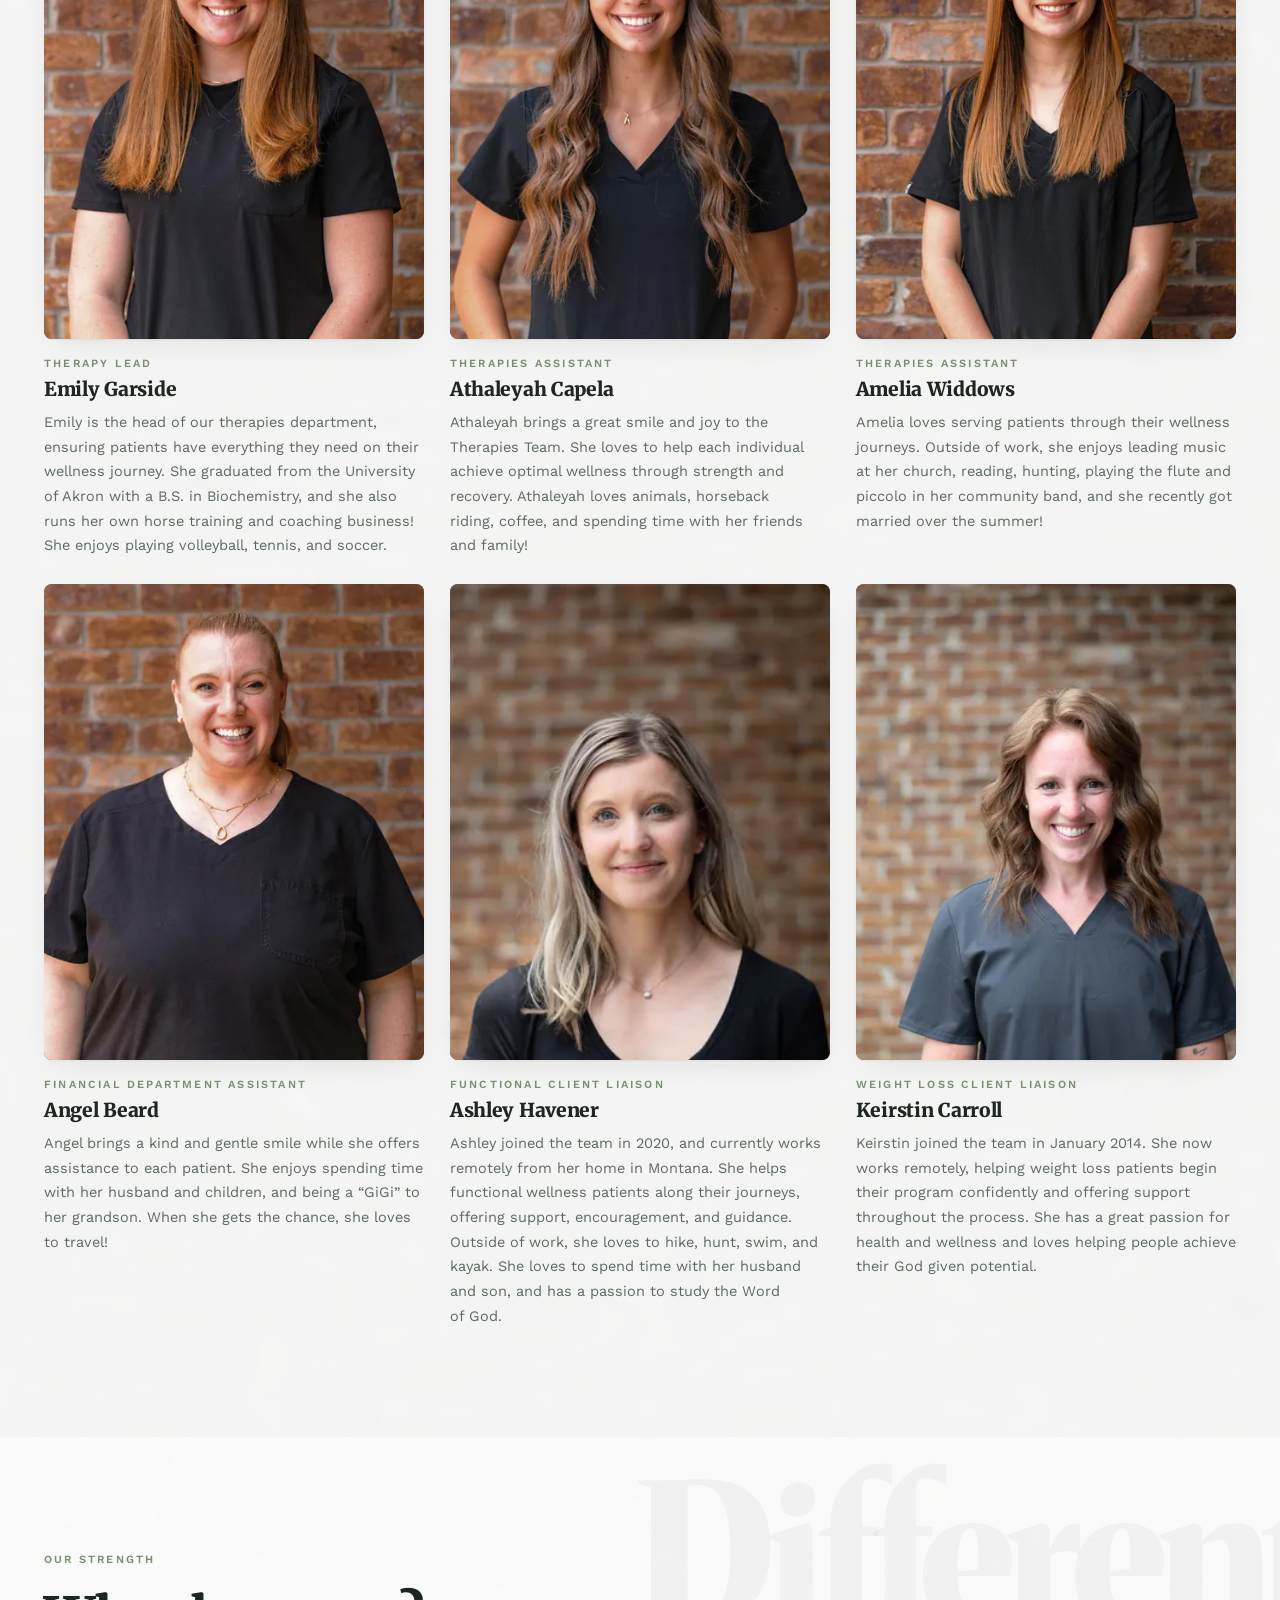
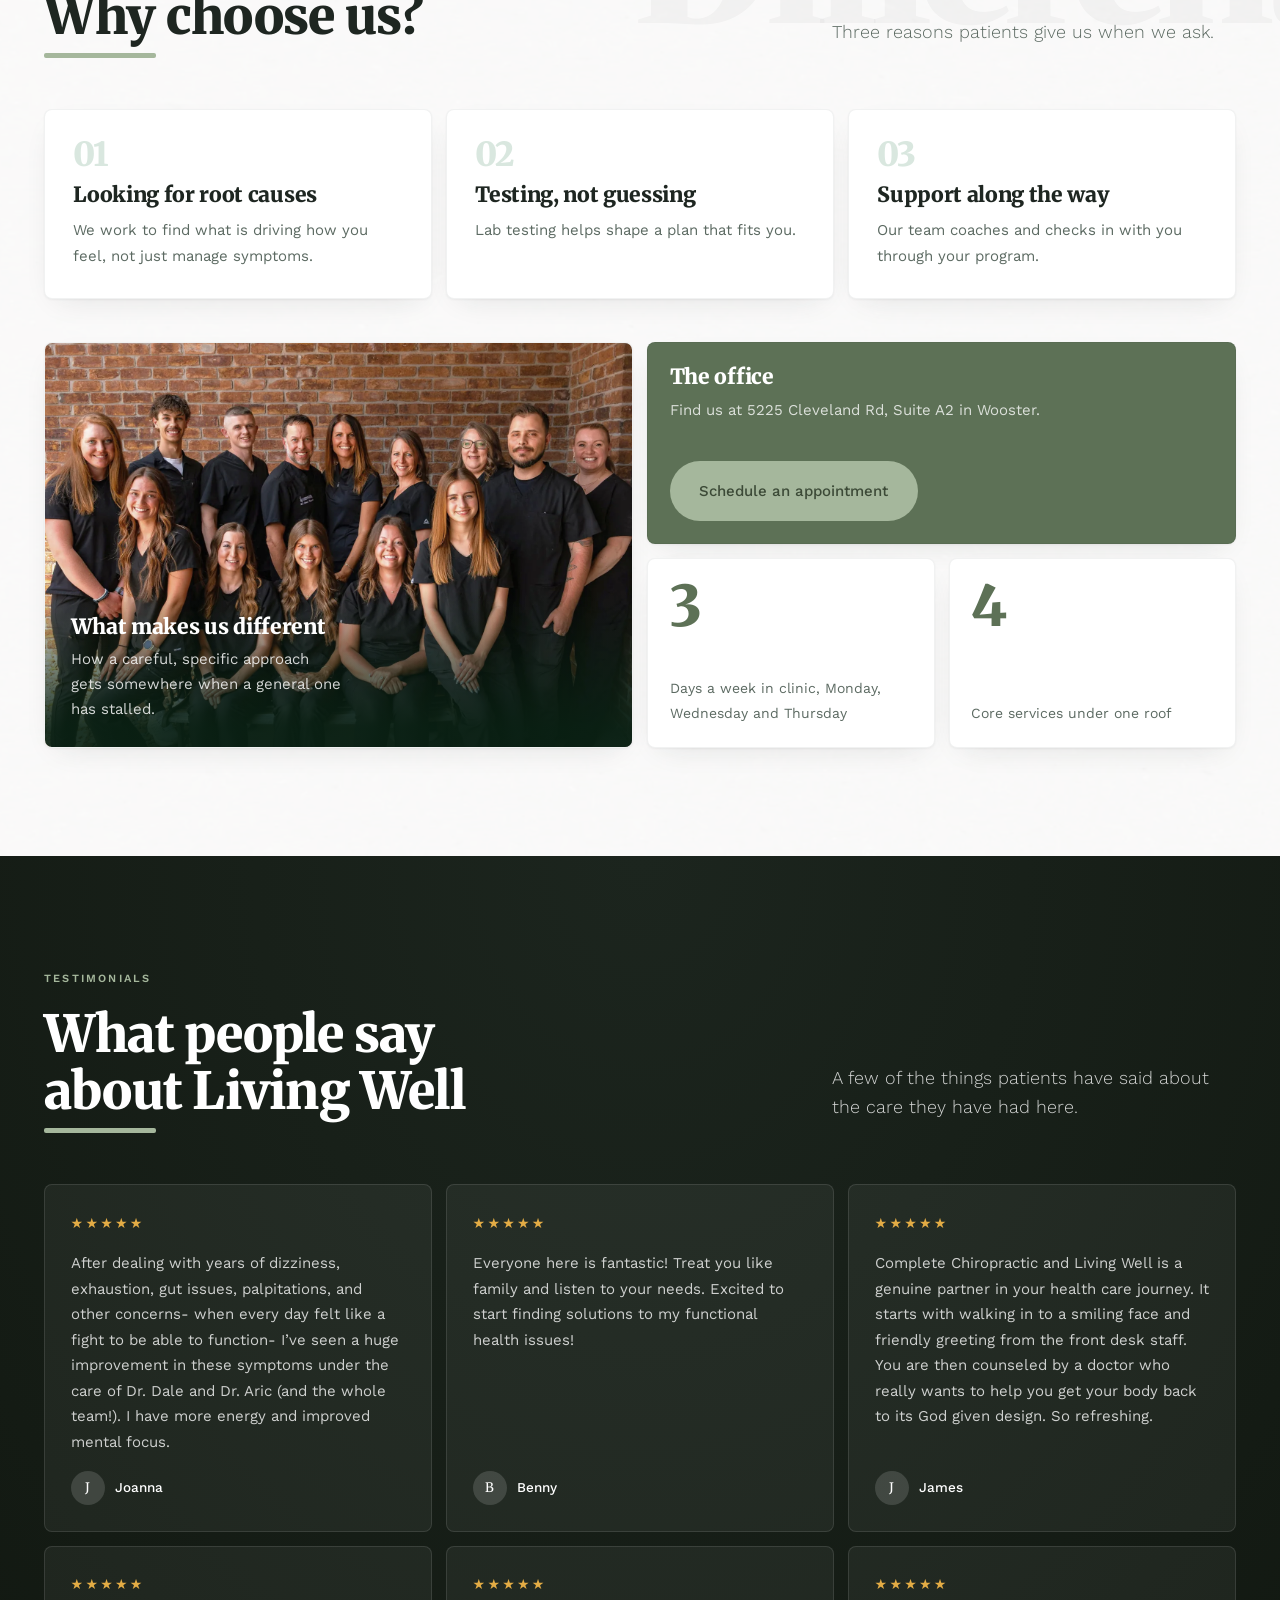
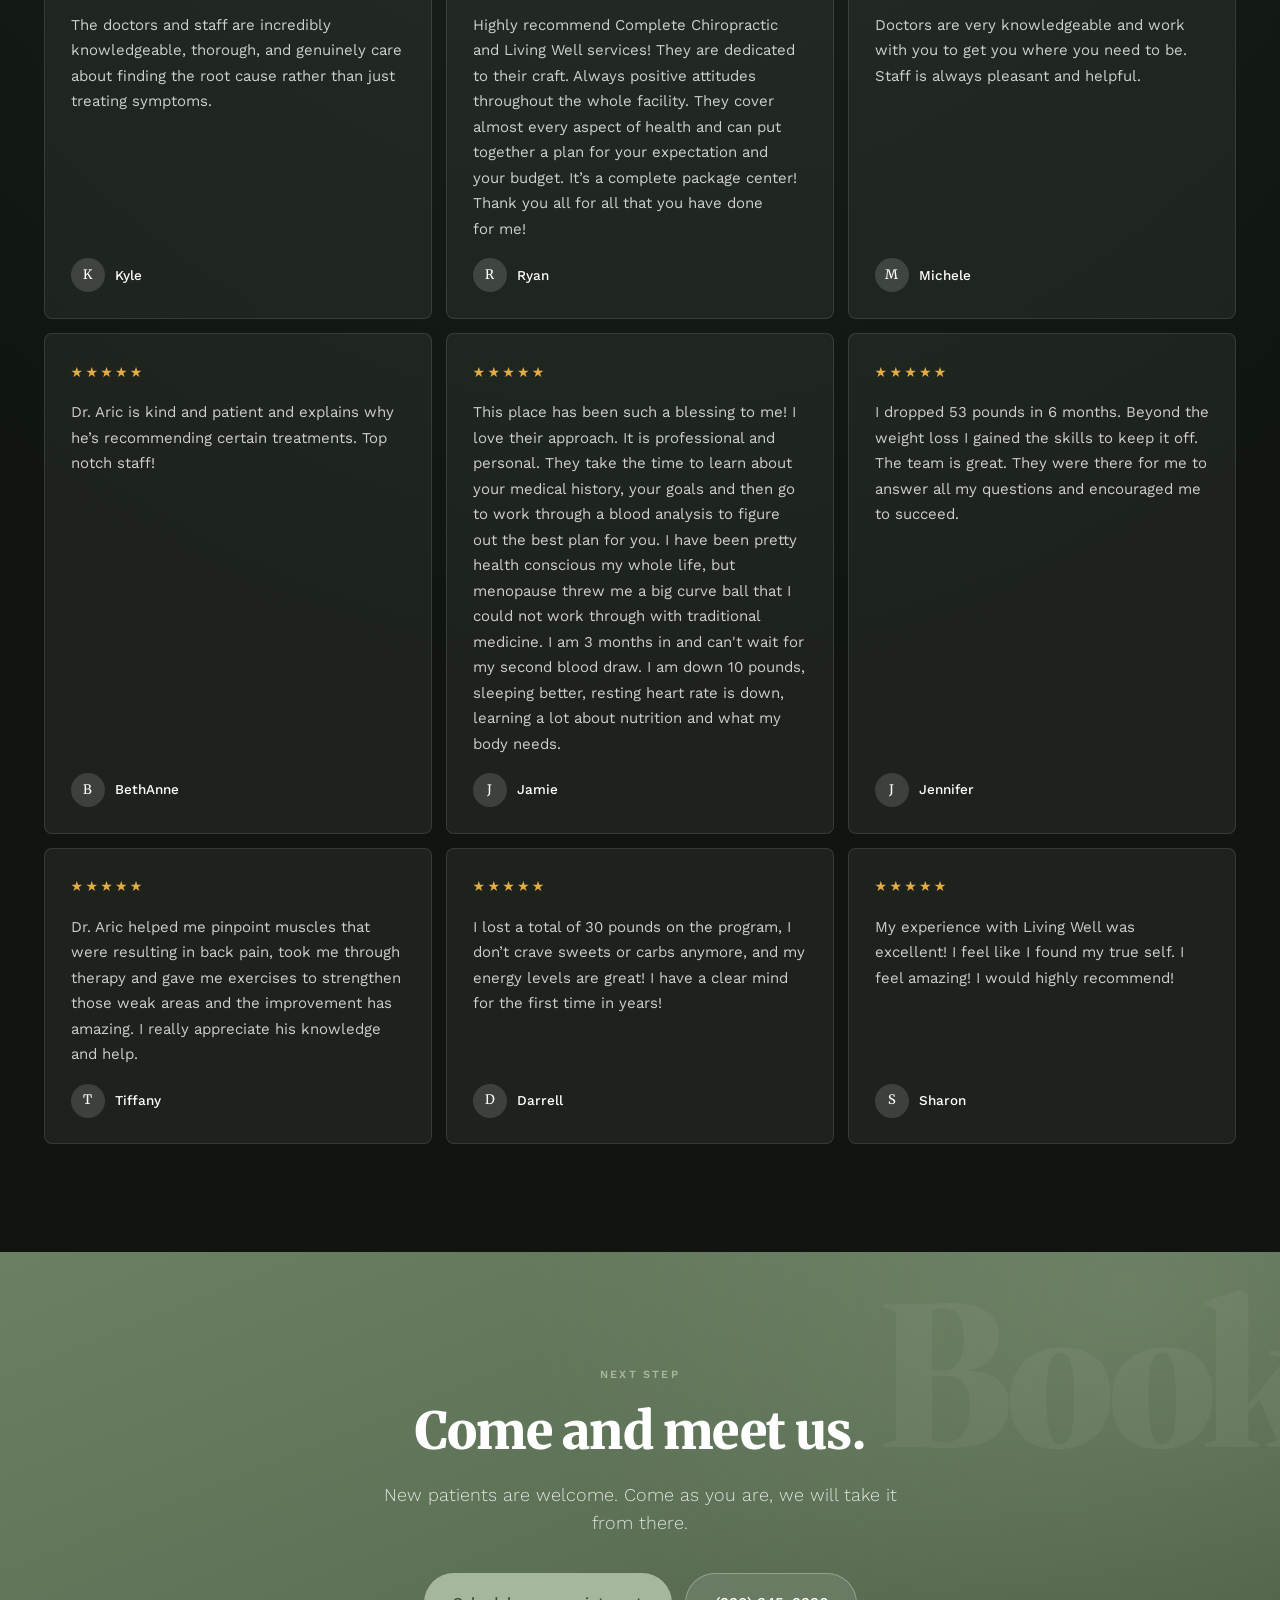
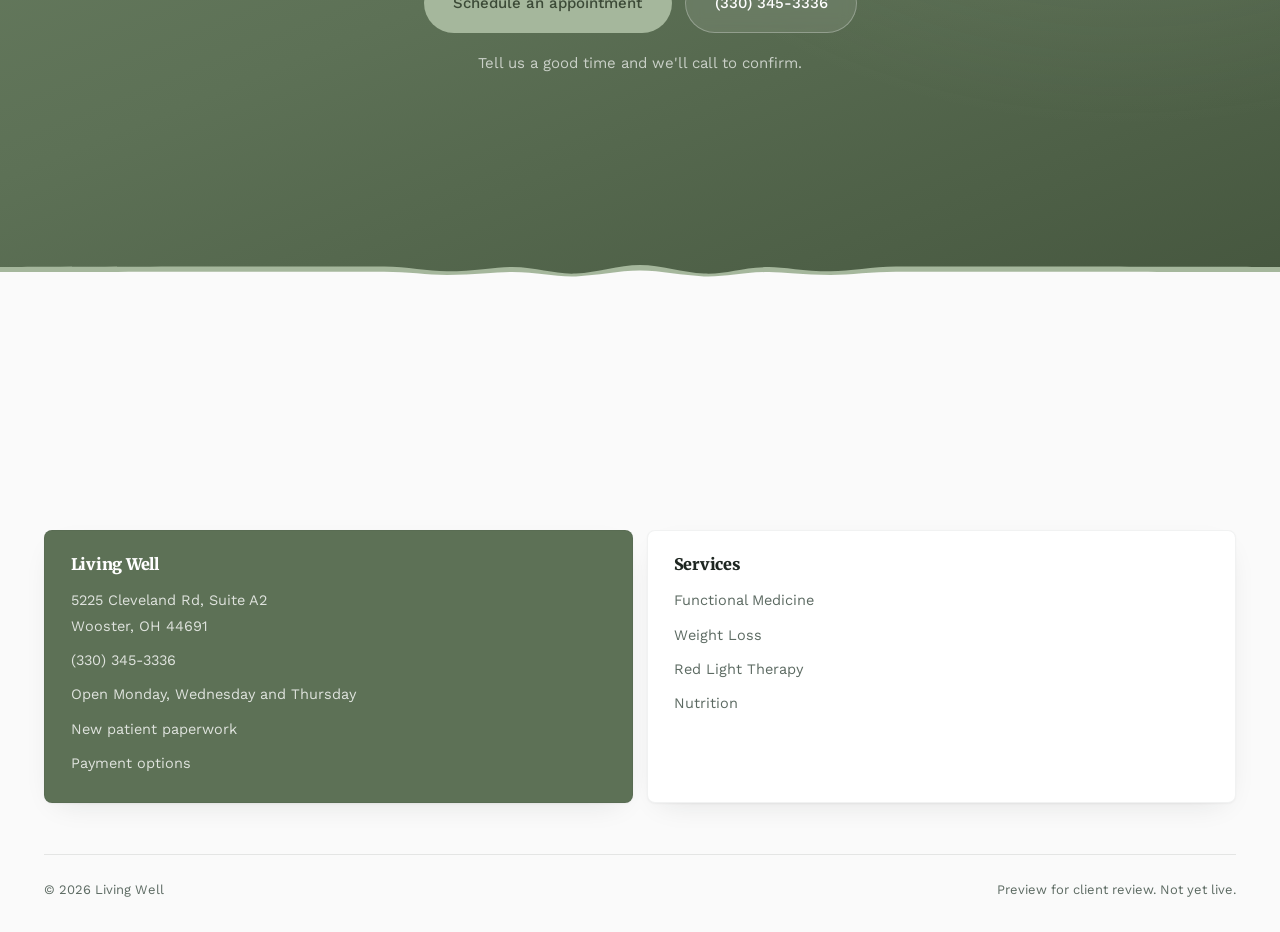
==== commit e6262980: "Oct 6 preview (Jaimie): Functional Medicine first again; Functional Neurology page removed (now on t" ====
--- a/capela-living-well-about.html
+++ b/capela-living-well-about.html
@@ -78,7 +78,7 @@
     <div class="nav__inner">
       <a href="index.html" class="brand" aria-label="Living Well"><img class="brand__icon" src="assets/brand-spine-icon.webp" alt="" aria-hidden="true"> <span class="le-brandtxt">Living Well</span></a>
       <div class="nav__links">
-        <a href="index.html">Home</a><div class="nav__dd"><a href="capela-living-well-about.html" class="nav__dd-top on" aria-current="page">Who We Are</a><button type="button" class="nav__dd-btn" aria-expanded="false" aria-controls="dd-who" aria-label="Show the Who We Are menu"><svg width="12" height="12" viewBox="0 0 24 24" fill="none" stroke="currentColor" stroke-width="2.4" stroke-linecap="round" stroke-linejoin="round" aria-hidden="true"><path d="M6 9l6 6 6-6"/></svg></button><div class="nav__dd-menu" id="dd-who"><a href="capela-living-well-about.html" class="on">Meet the Team</a><a href="capela-living-well-payment-options.html">Payment Options</a></div></div><a href="capela-living-well-services.html">Services</a><a href="capela-living-well-service-functional-neurology.html">Functional Neurology</a><a href="capela-living-well-contact.html">Contact</a>
+        <a href="index.html">Home</a><div class="nav__dd"><a href="capela-living-well-about.html" class="nav__dd-top on" aria-current="page">Who We Are</a><button type="button" class="nav__dd-btn" aria-expanded="false" aria-controls="dd-who" aria-label="Show the Who We Are menu"><svg width="12" height="12" viewBox="0 0 24 24" fill="none" stroke="currentColor" stroke-width="2.4" stroke-linecap="round" stroke-linejoin="round" aria-hidden="true"><path d="M6 9l6 6 6-6"/></svg></button><div class="nav__dd-menu" id="dd-who"><a href="capela-living-well-about.html" class="on">Meet the Team</a><a href="capela-living-well-payment-options.html">Payment Options</a></div></div><a href="capela-living-well-services.html">Services</a><a href="capela-living-well-contact.html">Contact</a>
       </div>
       <div class="nav__cta">
         <a href="capela-living-well-special.html" class="btn btn-lite">Schedule an appointment</a>
@@ -314,7 +314,7 @@
         <span class="b__n" data-count="3">3</span> <span class="b__l">Days a week in clinic, Monday, Wednesday and Thursday</span>
       </div>
       <div class="card b b--stat reveal" style="--d:3">
-        <span class="b__n" data-count="5">5</span> <span class="b__l">Core services under one roof</span>
+        <span class="b__n" data-count="4">4</span> <span class="b__l">Core services under one roof</span>
       </div>
     </div>
   </div>
@@ -362,7 +362,7 @@
     <div class="foot__megawrap"><h2 class="foot__mega" id="mega">Contact <em>Us</em></h2></div>
     <div class="foot__cards foot__cards--two">
       <div class="card fc fc--g reveal" style="--d:0"><h3>Living Well</h3><ul><li>5225 Cleveland Rd, Suite A2<br>Wooster, OH 44691</li><li><a href="tel:3303453336">(330) 345-3336</a></li><li>Open Monday, Wednesday and Thursday</li><li><a href="capela-living-well-new-patient-paperwork.html">New patient paperwork</a></li><li><a href="capela-living-well-payment-options.html">Payment options</a></li></ul></div>
-      <div class="card fc reveal" style="--d:1"><h3>Services</h3><ul><li><a href="capela-living-well-service-functional-medicine.html">Functional Medicine</a></li><li><a href="capela-living-well-service-functional-neurology.html">Functional Neurology</a></li><li><a href="capela-living-well-service-weight-loss.html">Weight Loss</a></li><li><a href="capela-living-well-service-red-light-therapy.html">Red Light Therapy</a></li><li><a href="capela-living-well-service-nutrition.html">Nutrition</a></li><li></li></ul></div>
+      <div class="card fc reveal" style="--d:1"><h3>Services</h3><ul><li><a href="capela-living-well-service-functional-medicine.html">Functional Medicine</a></li><li><a href="capela-living-well-service-weight-loss.html">Weight Loss</a></li><li><a href="capela-living-well-service-red-light-therapy.html">Red Light Therapy</a></li><li><a href="capela-living-well-service-nutrition.html">Nutrition</a></li><li></li></ul></div>
 
     </div>
     <div class="foot__base"><span>&copy; 2026 Living Well</span><span class="spacer"></span><span>Preview for client review. Not yet live.</span></div>
--- a/le-nav.css
+++ b/le-nav.css
@@ -57,3 +57,27 @@
 @media (max-width:720px){ section .revs{grid-template-columns:minmax(0,1fr)} }
 .rev{min-width:0}
 .rev p{overflow-wrap:break-word}
+
+/* 6. Phone menu covers the whole screen (2026-10-06 design review). The
+      white sheet used to stop under its last link, so the page showed
+      through below it, including a second Schedule button and the sticky
+      Call/Schedule bar. The sheet now runs the full viewport height over a
+      darker backdrop, the sticky bar is hidden while the menu is open, and
+      the page behind it does not scroll (sage.js adds .nav-open to <html>). */
+.nav__panel{background:rgba(12,16,14,.6)}
+.nav__panel-inner{bottom:0;min-height:100vh;min-height:100dvh;max-height:100vh;max-height:100dvh;overscroll-behavior:contain}
+body.nav-open .mobar{opacity:0;visibility:hidden;pointer-events:none}
+html.nav-open,html.nav-open body{overflow:hidden}
+
+/* 7. "What happens next" steps stack on phones. The special and contact
+      pages pin .steps to three columns in an inline style, which beat
+      sage.css's own phone step, so three narrow columns stayed side by side
+      at 390. */
+@media (max-width:720px){ .steps[style]{grid-template-columns:minmax(0,1fr)!important;row-gap:28px} }
+
+/* 8. Special page hero on phones: the decorative ghost word ("Start") ran
+      into the price and heading, so it is hidden up to 700px. The tinted
+      word in the H1 uses the lighter palette tint at every width, because
+      the mid tint read too faint on the band. */
+@media (max-width:700px){ #first-visit > .ghost{display:none} }
+#first-visit h1 em{color:var(--g-lite-txt,#fff)!important}
